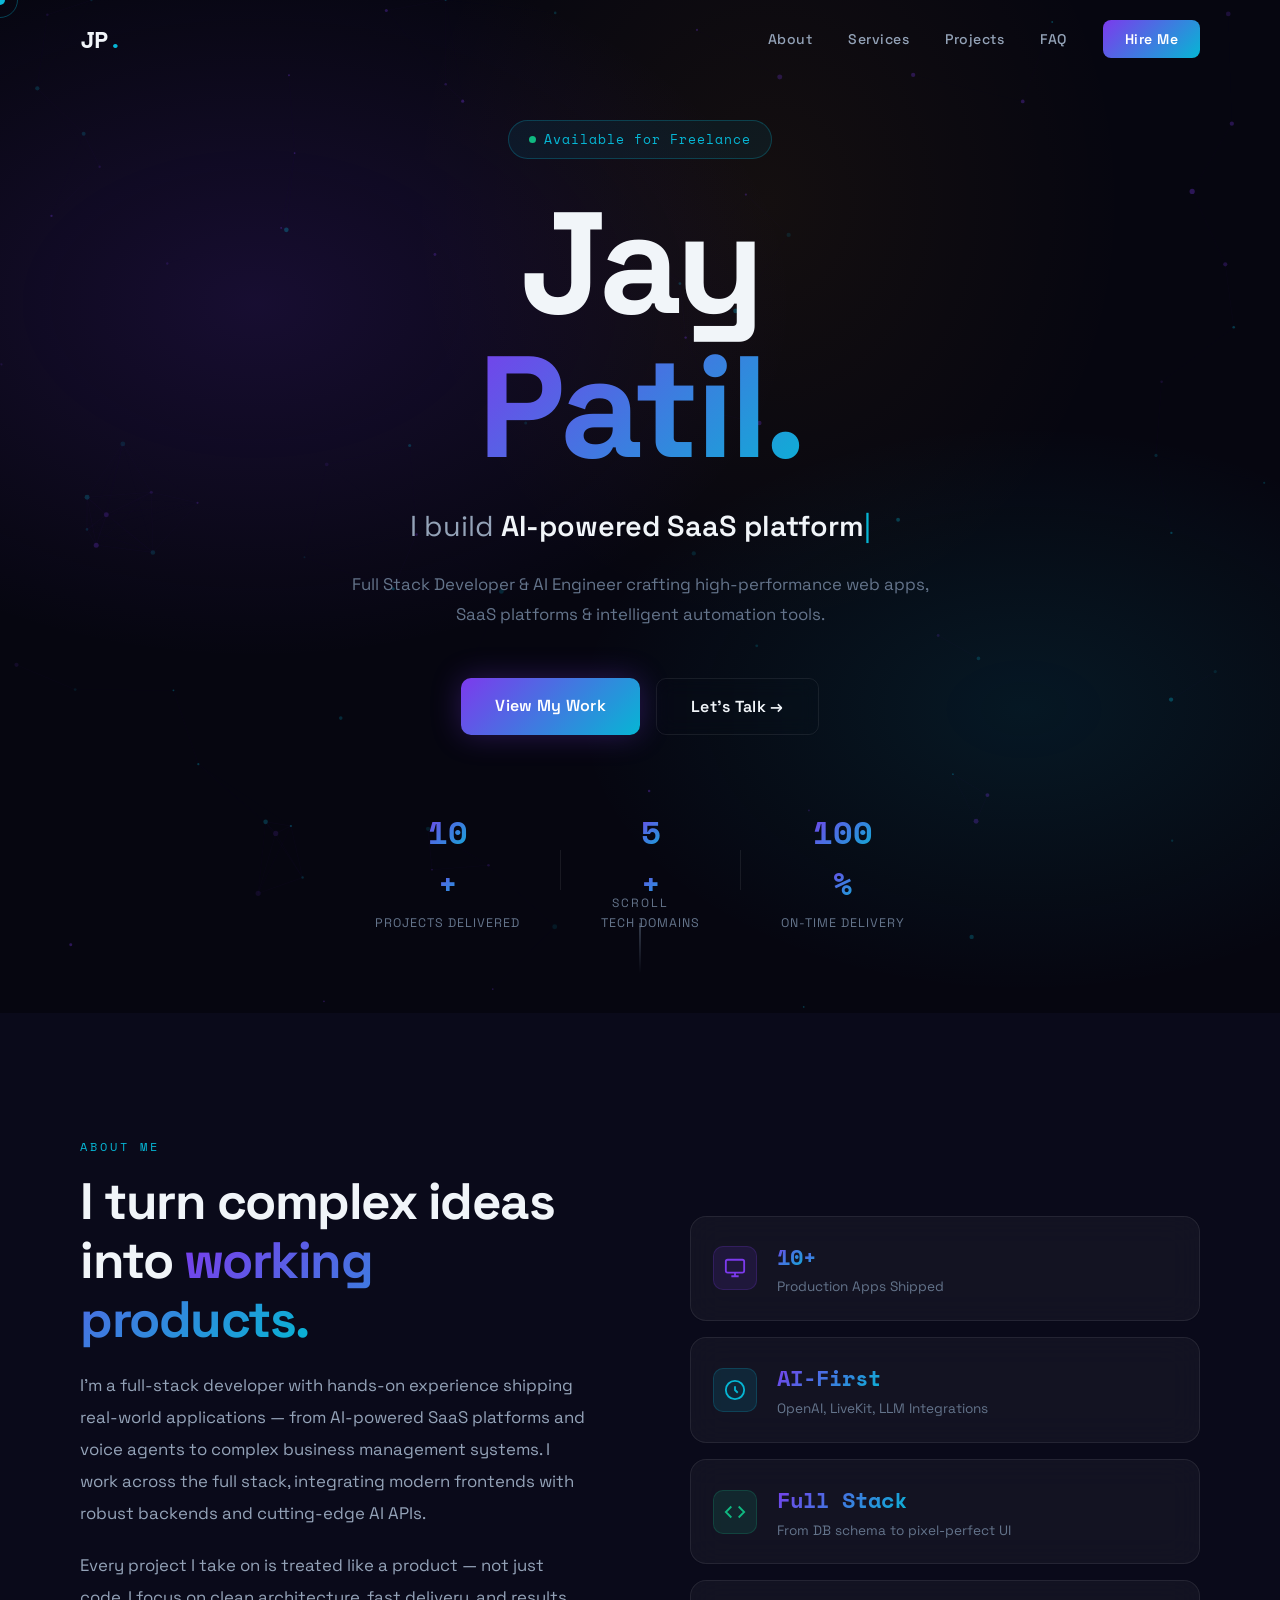
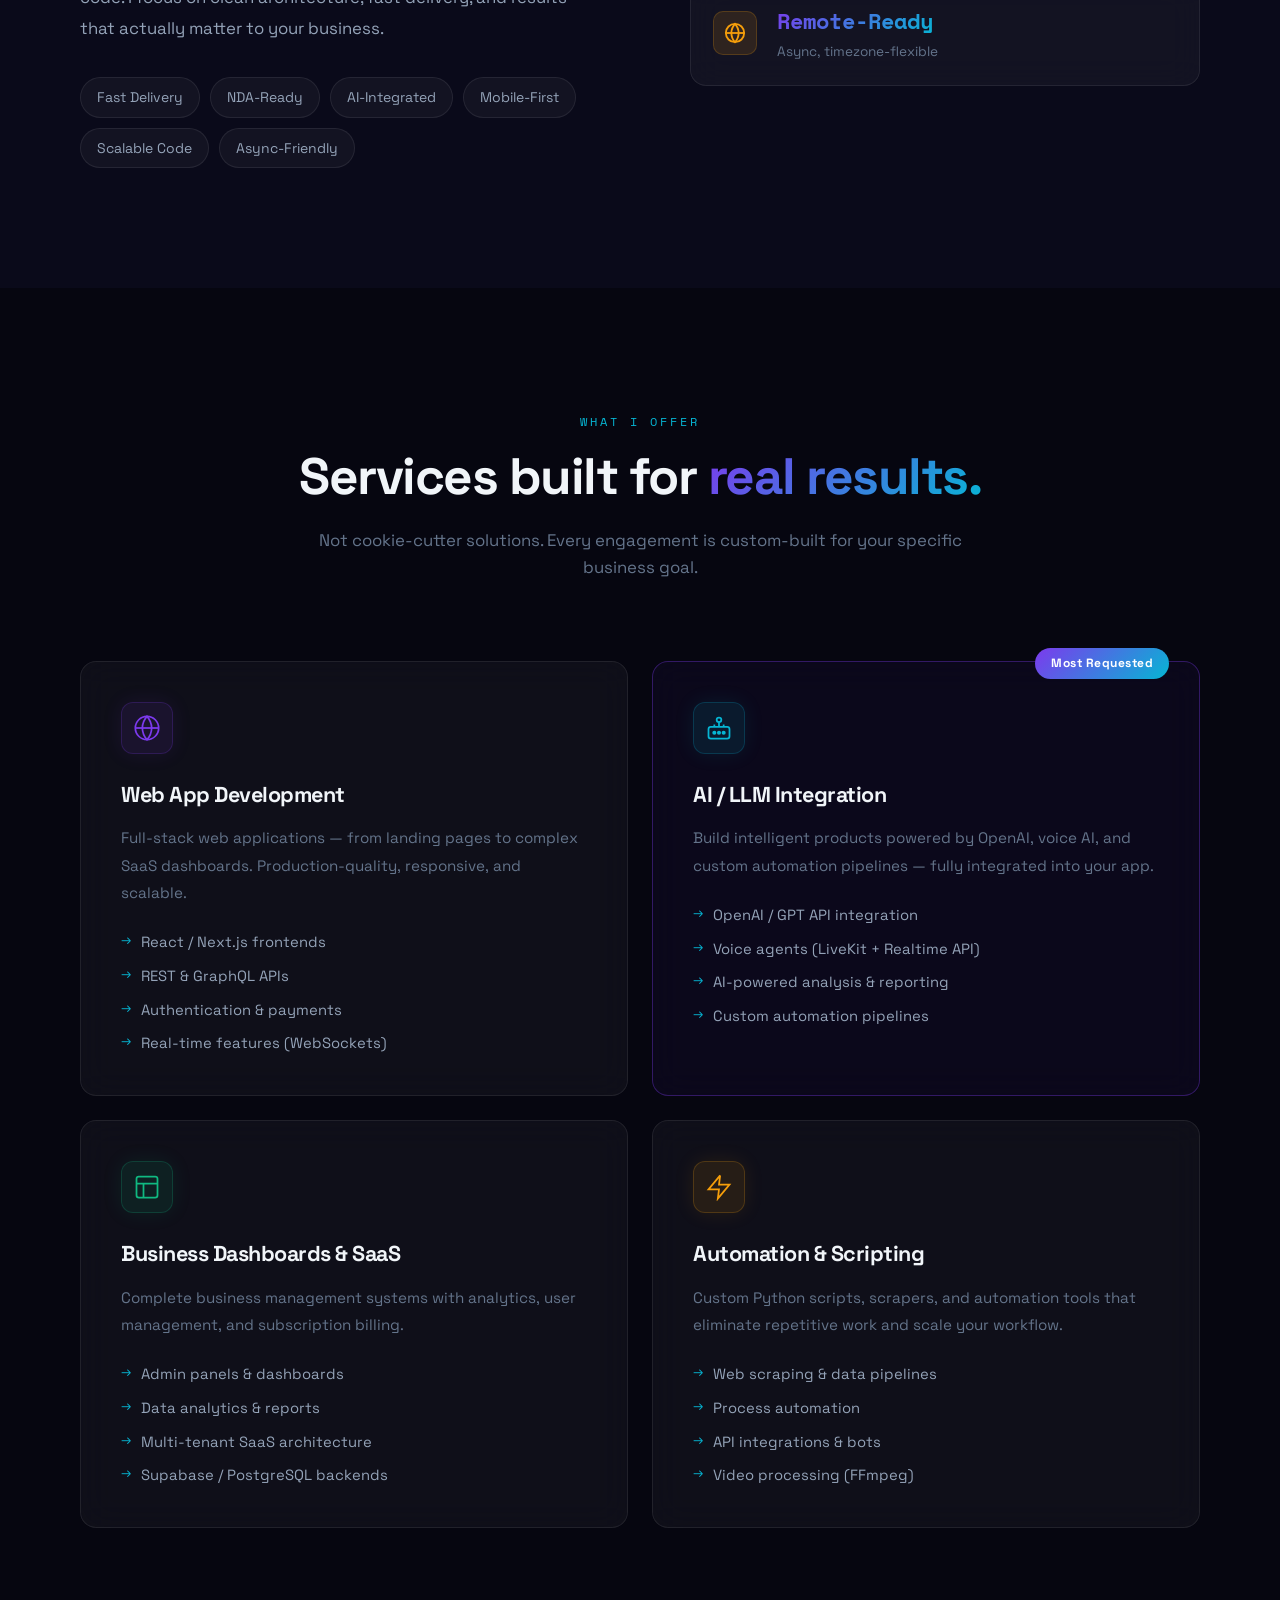
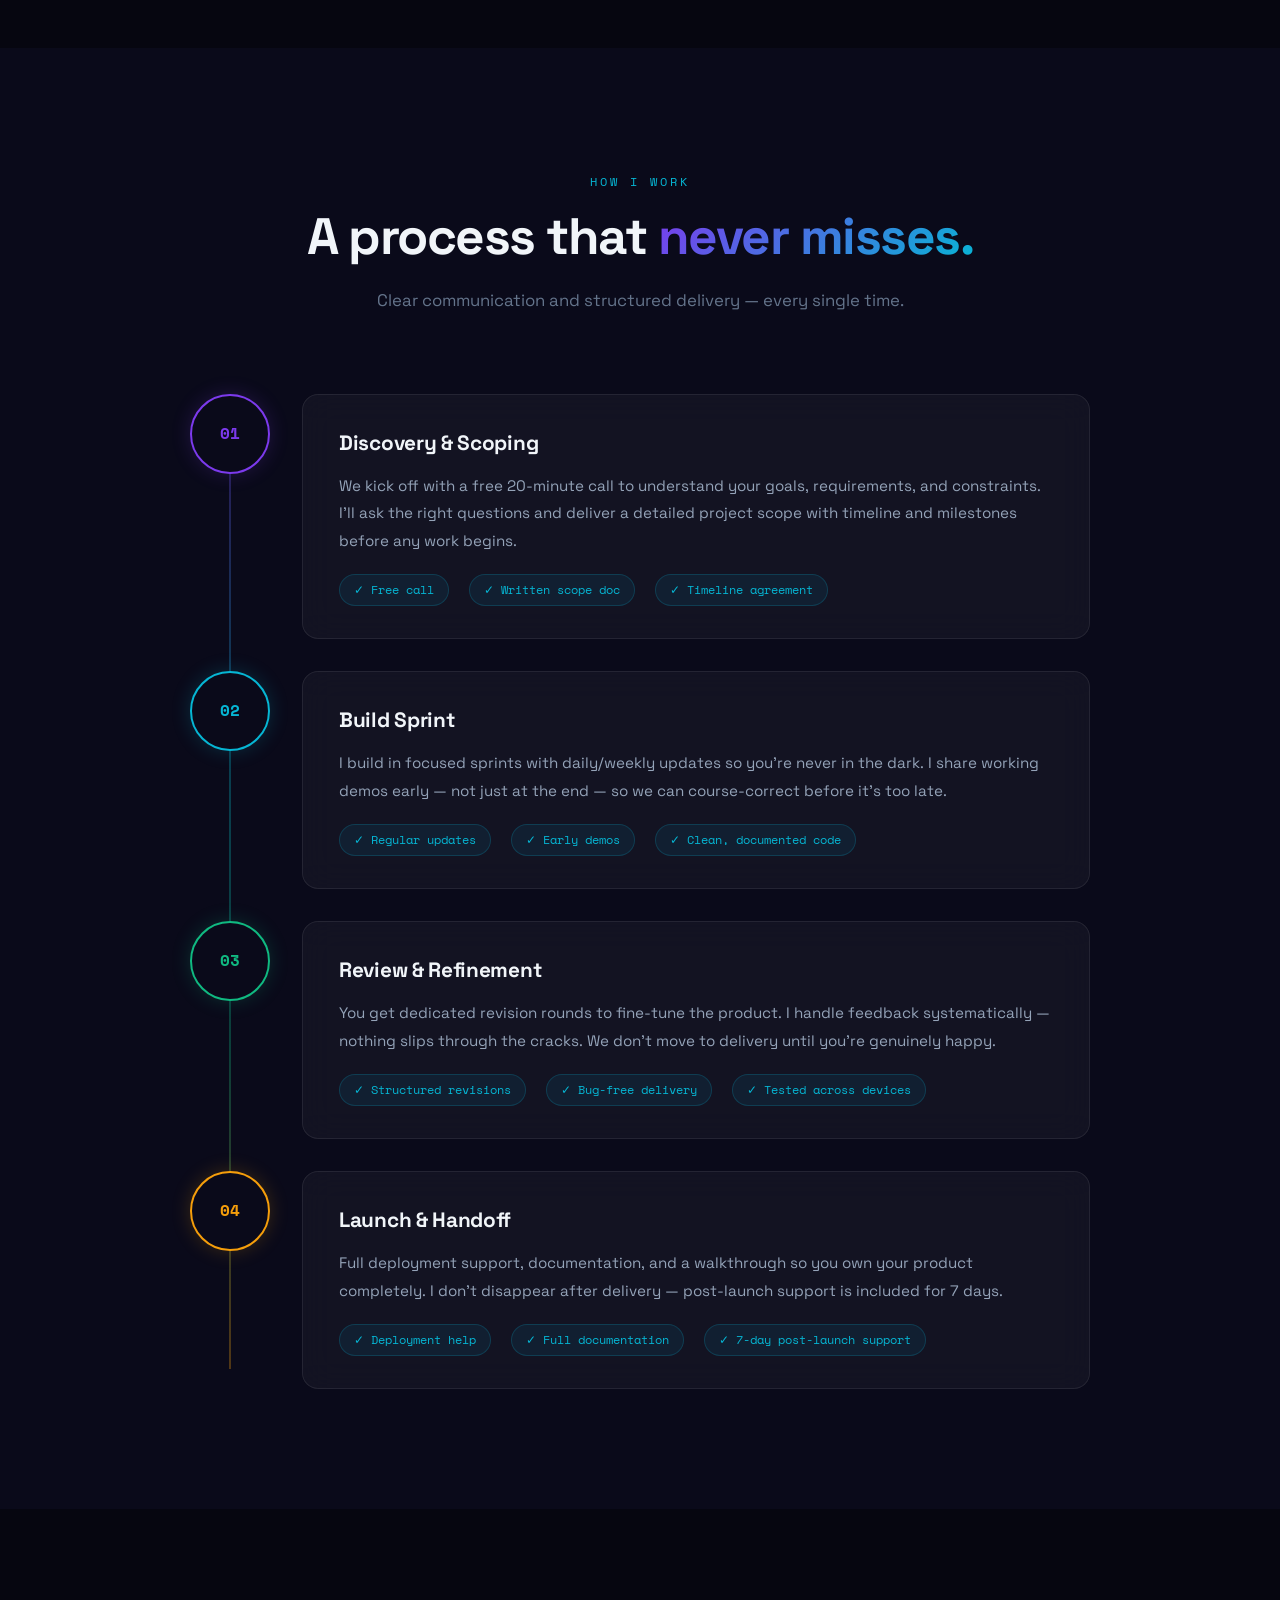
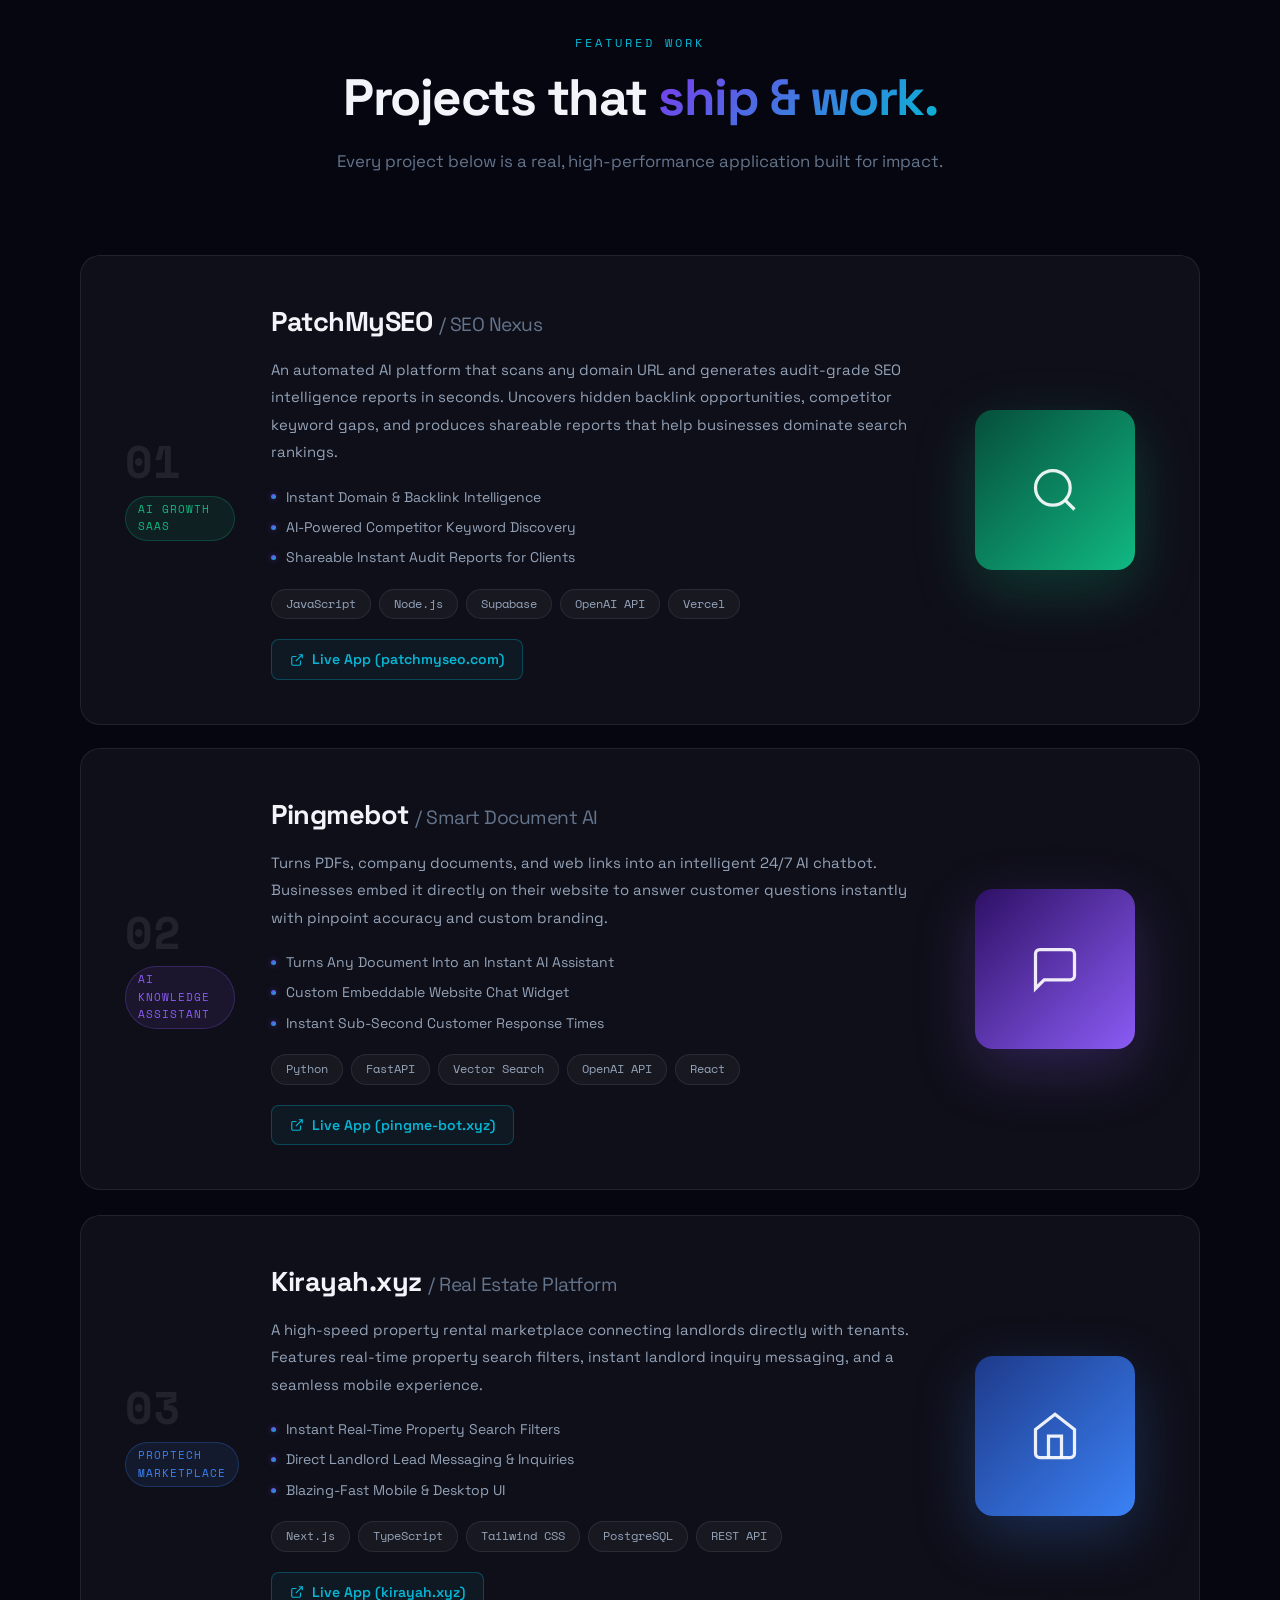
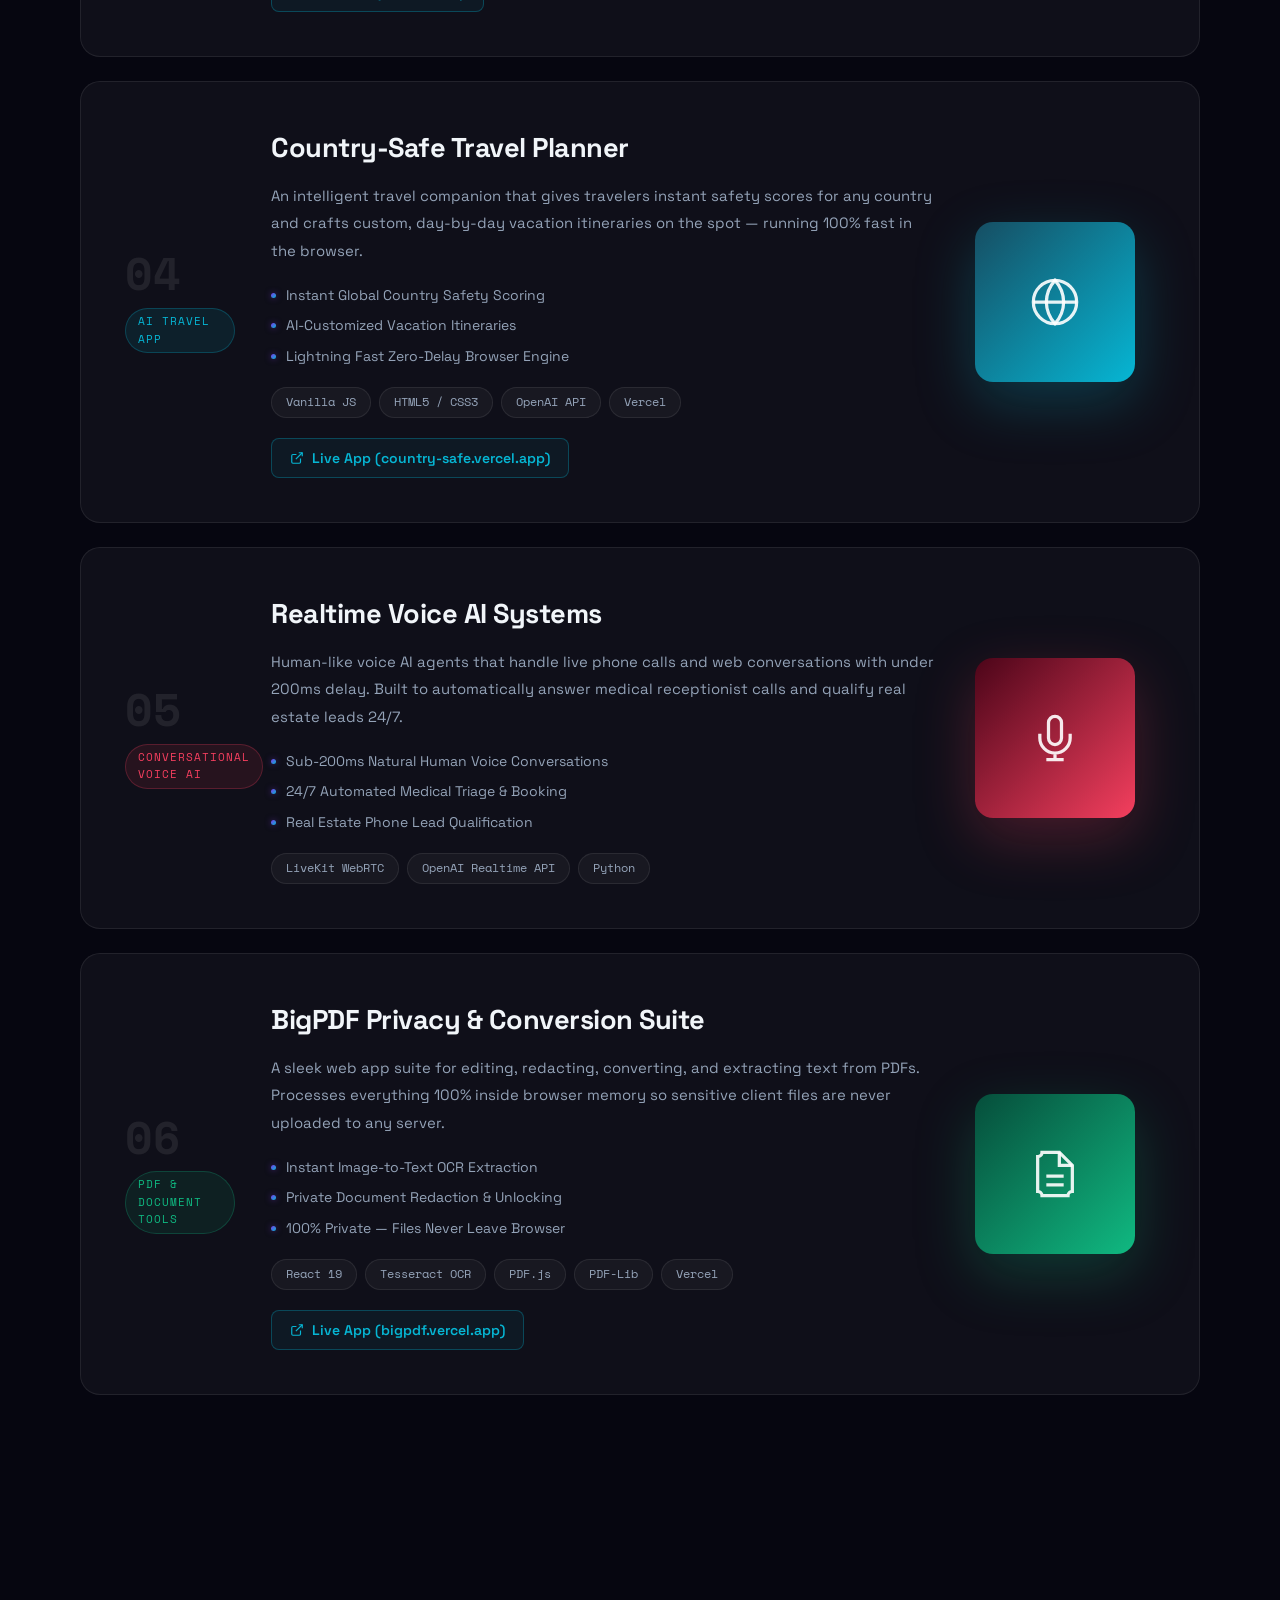
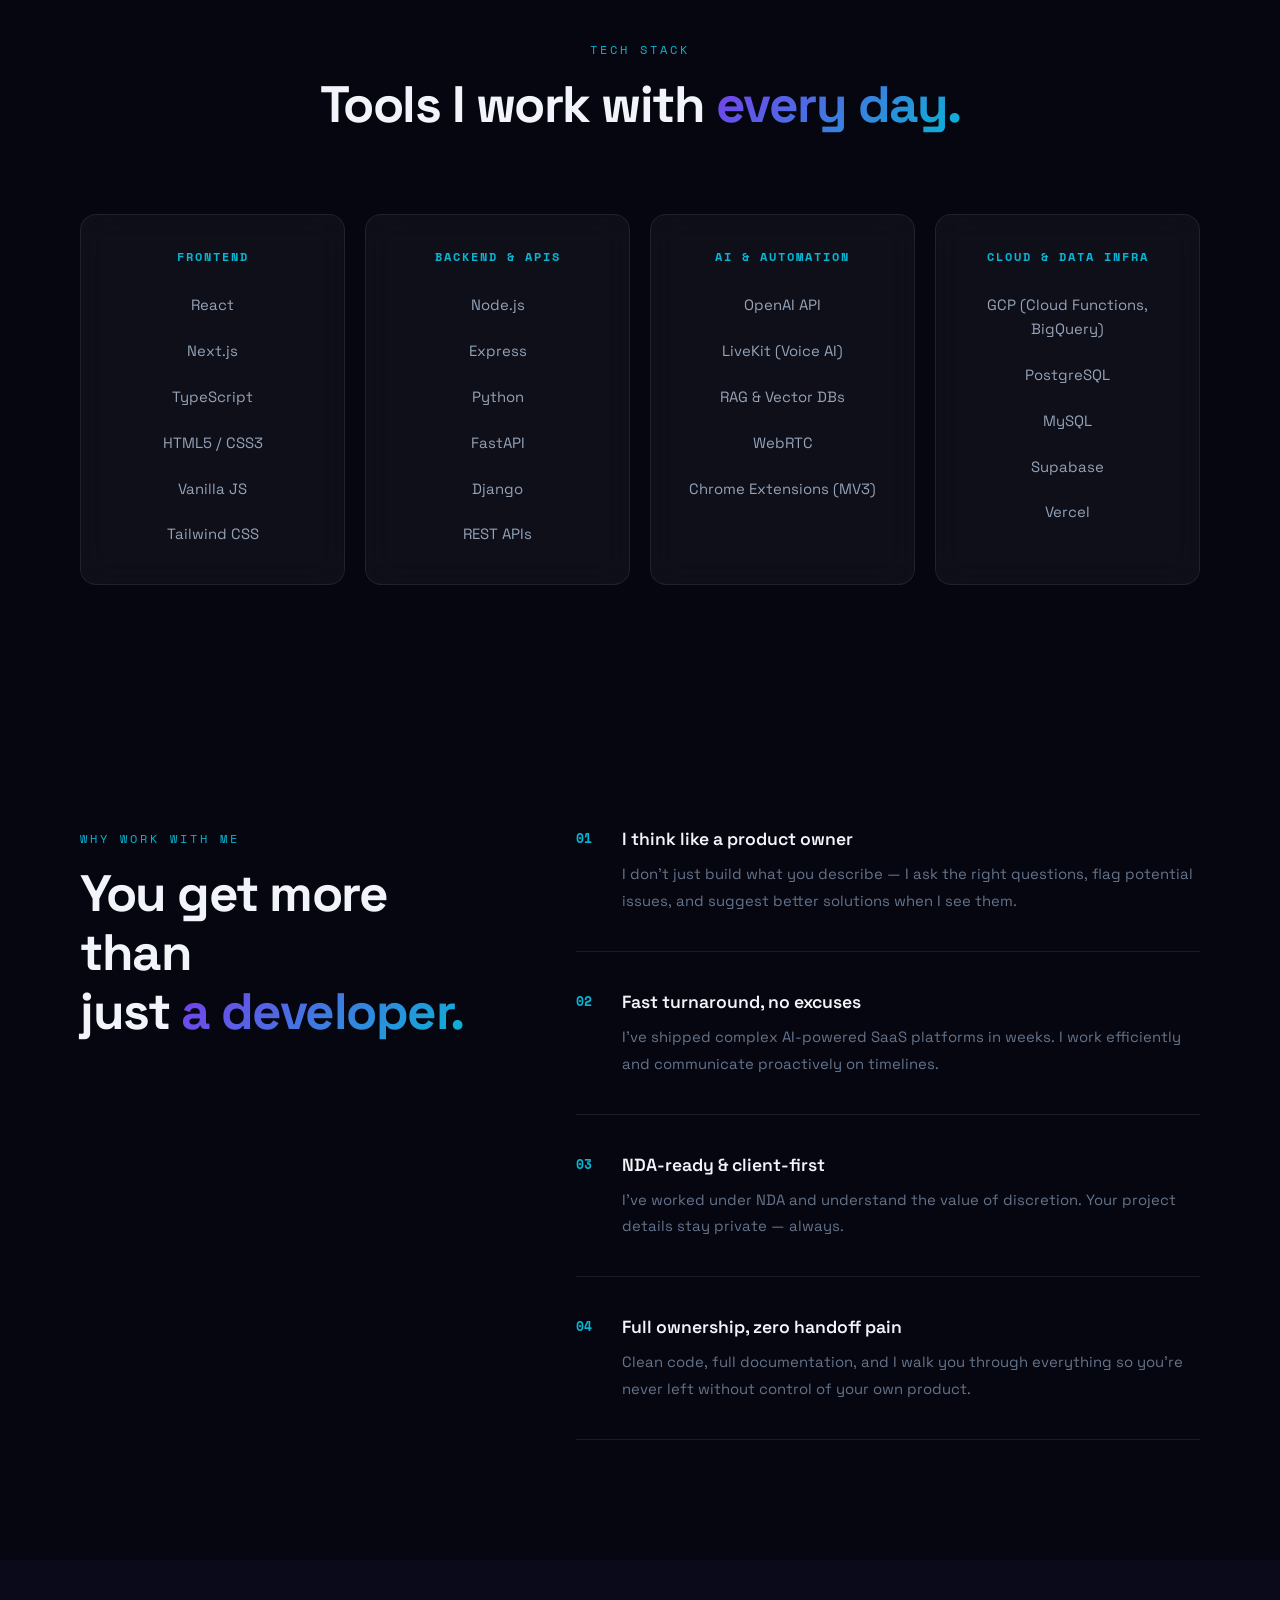
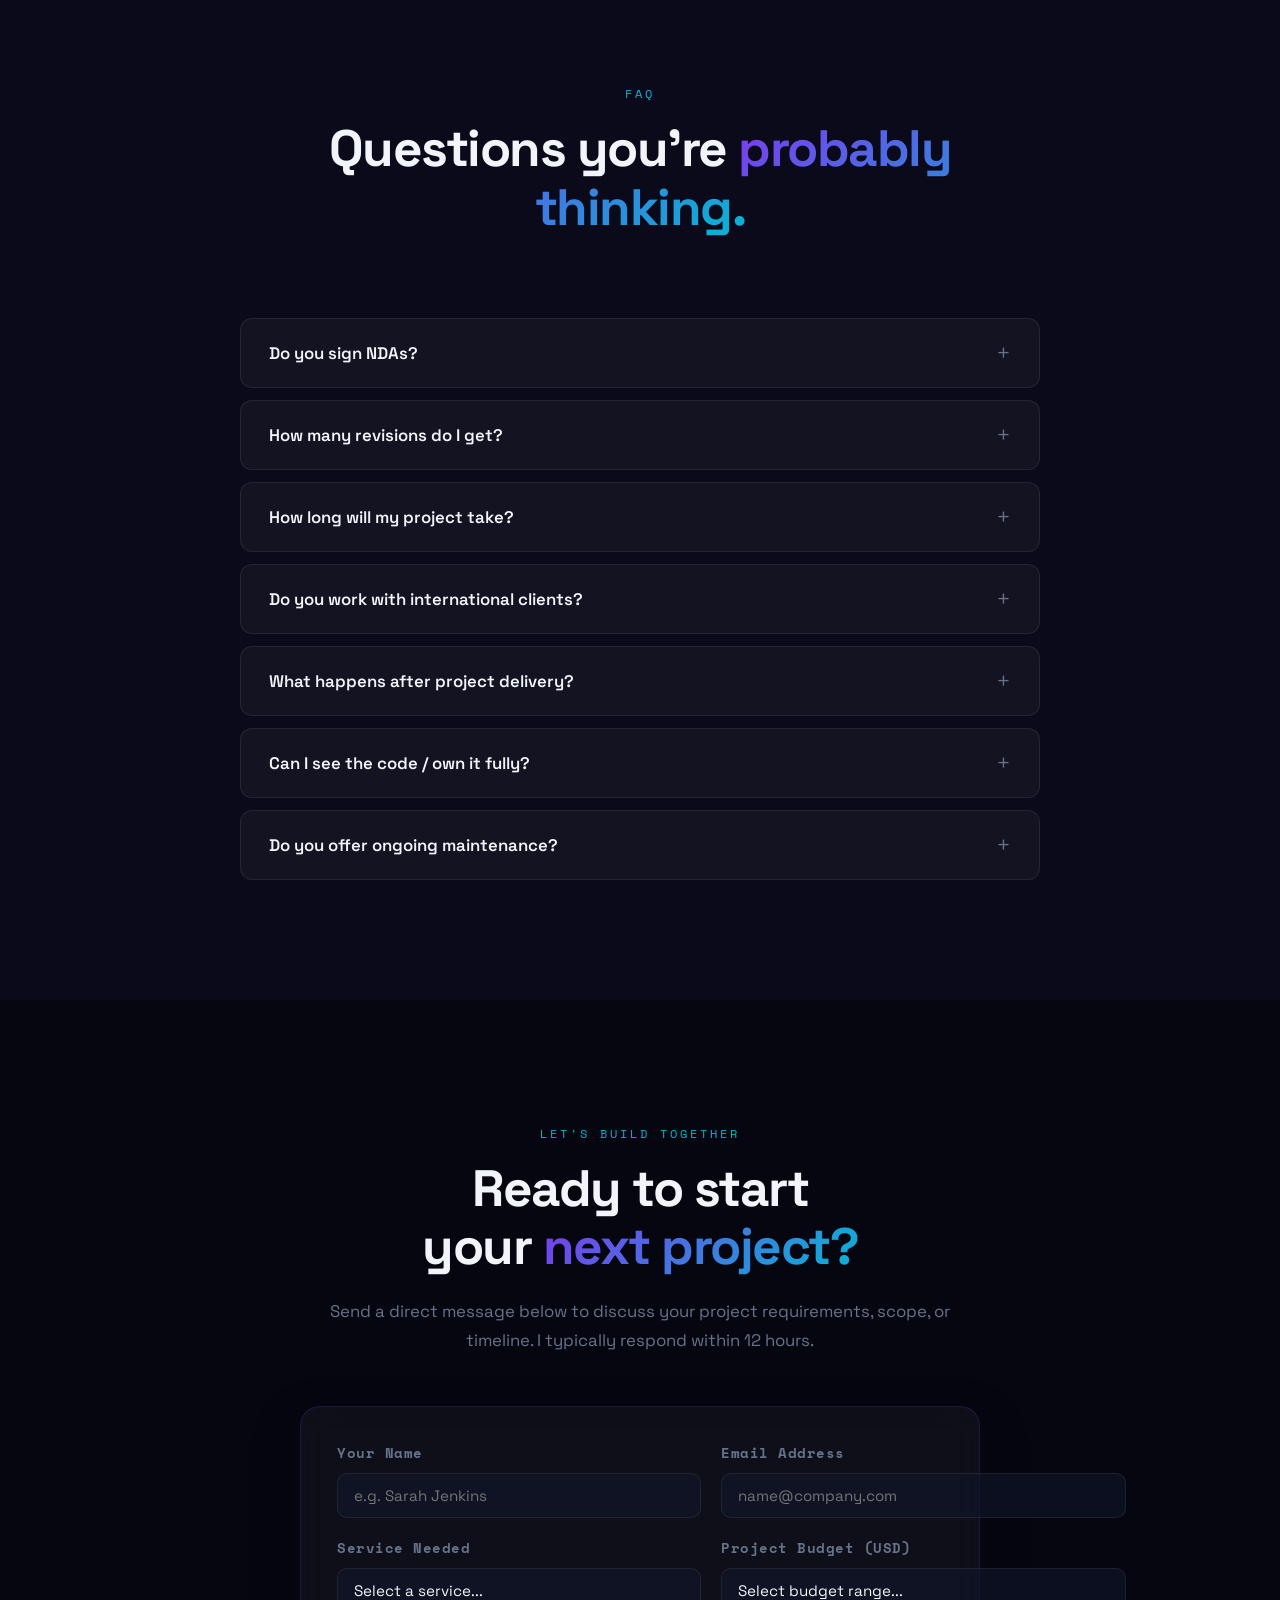
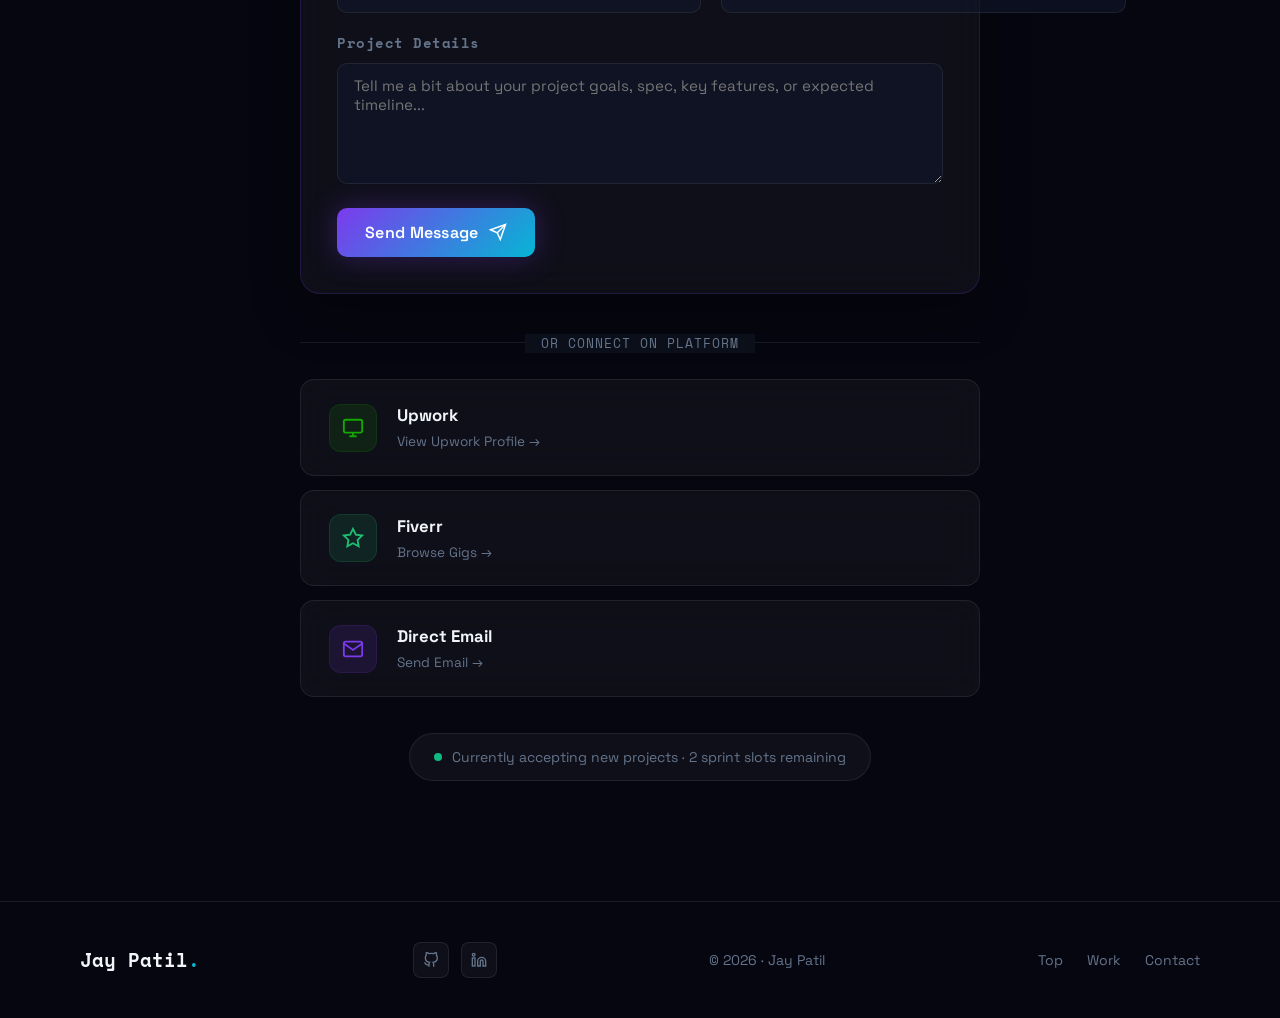
==== index.html @ 92451005 "Add updated freelance portfolio website" ====
<!DOCTYPE html>
<html lang="en">

<head>
    <meta charset="UTF-8">
    <meta name="viewport" content="width=device-width, initial-scale=1.0">
    <title>Jay Patil — Full Stack Developer & AI Engineer</title>
    <meta name="description"
        content="Jay Patil is a full-stack developer & AI engineer specializing in SaaS, web apps, and automation. Available for freelance on Upwork & Fiverr.">
    <link rel="stylesheet" href="style.css">
    <link rel="preconnect" href="https://fonts.googleapis.com">
    <link rel="preconnect" href="https://fonts.gstatic.com" crossorigin>
    <link
        href="https://fonts.googleapis.com/css2?family=Space+Grotesk:wght@300;400;500;600;700&family=Space+Mono:wght@400;700&display=swap"
        rel="stylesheet">
</head>

<body>

    <!-- Scroll Progress Bar -->
    <div id="scroll-progress"></div>

    <!-- Custom Cursor -->
    <div id="cursor"></div>
    <div id="cursor-follower"></div>

    <!-- Floating CTA -->
    <a href="#contact" id="floating-cta" class="hidden">
        <span class="pulse-dot-small"></span>
        Hire Me
    </a>

    <!-- Back to Top -->
    <button id="back-to-top" class="hidden" aria-label="Back to top">↑</button>

    <!-- Navigation -->
    <nav id="navbar">
        <div class="nav-inner">
            <a href="#home" class="nav-logo">JP<span class="dot">.</span></a>
            <ul class="nav-links">
                <li><a href="#about">About</a></li>
                <li><a href="#services">Services</a></li>
                <li><a href="#projects">Projects</a></li>
                <li><a href="#faq">FAQ</a></li>
                <li><a href="#contact" class="nav-cta">Hire Me</a></li>
            </ul>
            <button class="hamburger" id="hamburger" aria-label="Toggle menu">
                <span></span><span></span><span></span>
            </button>
        </div>
    </nav>

    <!-- Mobile Menu -->
    <div class="mobile-menu" id="mobileMenu">
        <a href="#about" class="mob-link">About</a>
        <a href="#services" class="mob-link">Services</a>
        <a href="#projects" class="mob-link">Projects</a>
        <a href="#faq" class="mob-link">FAQ</a>
        <a href="#contact" class="mob-link mob-cta">Hire Me →</a>
    </div>

    <!-- HERO -->
    <section id="home" class="hero">
        <div class="hero-mesh"></div>
        <canvas id="heroCanvas"></canvas>
        <div class="hero-content">
            <div class="hero-badge reveal">
                <span class="pulse-dot-small"></span>
                Available for Freelance
            </div>
            <h1 class="hero-name reveal">Jay<br><span class="gradient-text">Patil.</span></h1>
            <p class="hero-role reveal">I build <span id="typewriter" class="typed-text"></span><span
                    class="cursor-blink">|</span></p>
            <p class="hero-sub reveal">Full Stack Developer & AI Engineer crafting high-performance web apps,<br>SaaS
                platforms & intelligent automation tools.</p>
            <div class="hero-actions reveal">
                <a href="#projects" class="btn btn-primary">View My Work</a>
                <a href="#contact" class="btn btn-ghost">Let's Talk →</a>
            </div>
            <div class="hero-proof reveal">
                <div class="proof-item">
                    <span class="proof-num counter" data-target="10">0</span><span class="proof-num">+</span>
                    <span class="proof-label">Projects Delivered</span>
                </div>
                <div class="proof-divider"></div>
                <div class="proof-item">
                    <span class="proof-num counter" data-target="5">0</span><span class="proof-num">+</span>
                    <span class="proof-label">Tech Domains</span>
                </div>
                <div class="proof-divider"></div>
                <div class="proof-item">
                    <span class="proof-num counter" data-target="100">0</span><span class="proof-num">%</span>
                    <span class="proof-label">On-Time Delivery</span>
                </div>
            </div>
        </div>
        <div class="hero-scroll-hint">
            <span>Scroll</span>
            <div class="scroll-line"></div>
        </div>
    </section>

    <!-- ABOUT -->
    <section id="about" class="section about">
        <div class="container">
            <div class="about-grid">
                <div class="about-left reveal">
                    <span class="section-label">About Me</span>
                    <h2 class="section-title">I turn complex ideas<br>into <span class="gradient-text">working
                            products.</span></h2>
                    <p class="about-body">I'm a full-stack developer with hands-on experience shipping real-world
                        applications — from AI-powered SaaS platforms and voice agents to complex business management
                        systems. I work across the full stack, integrating modern frontends with robust backends and
                        cutting-edge AI APIs.</p>
                    <p class="about-body">Every project I take on is treated like a product — not just code. I focus on
                        clean architecture, fast delivery, and results that actually matter to your business.</p>
                    <div class="about-badges">
                        <span class="badge">Fast Delivery</span>
                        <span class="badge">NDA-Ready</span>
                        <span class="badge">AI-Integrated</span>
                        <span class="badge">Mobile-First</span>
                        <span class="badge">Scalable Code</span>
                        <span class="badge">Async-Friendly</span>
                    </div>
                </div>
                <div class="about-right reveal">
                    <div class="about-card-stack">
                        <div class="stat-card glass">
                            <div class="stat-icon-svg" style="--c:#7c3aed">
                                <svg width="22" height="22" viewBox="0 0 24 24" fill="none" stroke="currentColor"
                                    stroke-width="2">
                                    <rect x="2" y="3" width="20" height="14" rx="2" />
                                    <path d="M8 21h8M12 17v4" />
                                </svg>
                            </div>
                            <div>
                                <div class="stat-value counter" data-target="10">0</div><span
                                    class="stat-value">+</span>
                                <div class="stat-desc">Production Apps Shipped</div>
                            </div>
                        </div>
                        <div class="stat-card glass">
                            <div class="stat-icon-svg" style="--c:#06b6d4">
                                <svg width="22" height="22" viewBox="0 0 24 24" fill="none" stroke="currentColor"
                                    stroke-width="2">
                                    <circle cx="12" cy="12" r="10" />
                                    <path d="M12 8v4l3 3" />
                                </svg>
                            </div>
                            <div>
                                <div class="stat-value">AI-First</div>
                                <div class="stat-desc">OpenAI, LiveKit, LLM Integrations</div>
                            </div>
                        </div>
                        <div class="stat-card glass">
                            <div class="stat-icon-svg" style="--c:#10b981">
                                <svg width="22" height="22" viewBox="0 0 24 24" fill="none" stroke="currentColor"
                                    stroke-width="2">
                                    <polyline points="16 18 22 12 16 6" />
                                    <polyline points="8 6 2 12 8 18" />
                                </svg>
                            </div>
                            <div>
                                <div class="stat-value">Full Stack</div>
                                <div class="stat-desc">From DB schema to pixel-perfect UI</div>
                            </div>
                        </div>
                        <div class="stat-card glass">
                            <div class="stat-icon-svg" style="--c:#f59e0b">
                                <svg width="22" height="22" viewBox="0 0 24 24" fill="none" stroke="currentColor"
                                    stroke-width="2">
                                    <circle cx="12" cy="12" r="10" />
                                    <line x1="2" y1="12" x2="22" y2="12" />
                                    <path
                                        d="M12 2a15.3 15.3 0 0 1 4 10 15.3 15.3 0 0 1-4 10 15.3 15.3 0 0 1-4-10 15.3 15.3 0 0 1 4-10z" />
                                </svg>
                            </div>
                            <div>
                                <div class="stat-value">Remote-Ready</div>
                                <div class="stat-desc">Async, timezone-flexible</div>
                            </div>
                        </div>
                    </div>
                </div>
            </div>
        </div>
    </section>

    <!-- SERVICES -->
    <section id="services" class="section services">
        <div class="container">
            <div class="section-header reveal">
                <span class="section-label">What I Offer</span>
                <h2 class="section-title">Services built for <span class="gradient-text">real results.</span></h2>
                <p class="section-sub">Not cookie-cutter solutions. Every engagement is custom-built for your specific
                    business goal.</p>
            </div>
            <div class="services-grid">
                <div class="service-card glass reveal">
                    <div class="service-icon-wrap" style="--clr: #7c3aed;">
                        <svg width="28" height="28" viewBox="0 0 24 24" fill="none" stroke="currentColor"
                            stroke-width="1.5">
                            <circle cx="12" cy="12" r="10" />
                            <line x1="2" y1="12" x2="22" y2="12" />
                            <path
                                d="M12 2a15.3 15.3 0 0 1 4 10 15.3 15.3 0 0 1-4 10 15.3 15.3 0 0 1-4-10 15.3 15.3 0 0 1 4-10z" />
                        </svg>
                    </div>
                    <h3>Web App Development</h3>
                    <p>Full-stack web applications — from landing pages to complex SaaS dashboards. Production-quality,
                        responsive, and scalable.</p>
                    <ul class="service-list">
                        <li>React / Next.js frontends</li>
                        <li>REST & GraphQL APIs</li>
                        <li>Authentication & payments</li>
                        <li>Real-time features (WebSockets)</li>
                    </ul>
                </div>
                <div class="service-card glass reveal featured-card">
                    <div class="featured-pill">Most Requested</div>
                    <div class="service-icon-wrap" style="--clr: #06b6d4;">
                        <svg width="28" height="28" viewBox="0 0 24 24" fill="none" stroke="currentColor"
                            stroke-width="1.5">
                            <rect x="3" y="11" width="18" height="10" rx="2" />
                            <circle cx="12" cy="5" r="2" />
                            <path d="M12 7v4M8 11V9M16 11V9" />
                            <circle cx="8" cy="16" r="1" fill="currentColor" />
                            <circle cx="12" cy="16" r="1" fill="currentColor" />
                            <circle cx="16" cy="16" r="1" fill="currentColor" />
                        </svg>
                    </div>
                    <h3>AI / LLM Integration</h3>
                    <p>Build intelligent products powered by OpenAI, voice AI, and custom automation pipelines — fully
                        integrated into your app.</p>
                    <ul class="service-list">
                        <li>OpenAI / GPT API integration</li>
                        <li>Voice agents (LiveKit + Realtime API)</li>
                        <li>AI-powered analysis & reporting</li>
                        <li>Custom automation pipelines</li>
                    </ul>
                </div>
                <div class="service-card glass reveal">
                    <div class="service-icon-wrap" style="--clr: #10b981;">
                        <svg width="28" height="28" viewBox="0 0 24 24" fill="none" stroke="currentColor"
                            stroke-width="1.5">
                            <rect x="3" y="3" width="18" height="18" rx="2" />
                            <path d="M3 9h18M9 21V9" />
                        </svg>
                    </div>
                    <h3>Business Dashboards &amp; SaaS</h3>
                    <p>Complete business management systems with analytics, user management, and subscription billing.
                    </p>
                    <ul class="service-list">
                        <li>Admin panels & dashboards</li>
                        <li>Data analytics & reports</li>
                        <li>Multi-tenant SaaS architecture</li>
                        <li>Supabase / PostgreSQL backends</li>
                    </ul>
                </div>
                <div class="service-card glass reveal">
                    <div class="service-icon-wrap" style="--clr: #f59e0b;">
                        <svg width="28" height="28" viewBox="0 0 24 24" fill="none" stroke="currentColor"
                            stroke-width="1.5">
                            <polyline points="13 2 3 14 12 14 11 22 21 10 12 10 13 2" />
                        </svg>
                    </div>
                    <h3>Automation &amp; Scripting</h3>
                    <p>Custom Python scripts, scrapers, and automation tools that eliminate repetitive work and scale
                        your workflow.</p>
                    <ul class="service-list">
                        <li>Web scraping & data pipelines</li>
                        <li>Process automation</li>
                        <li>API integrations & bots</li>
                        <li>Video processing (FFmpeg)</li>
                    </ul>
                </div>
            </div>
        </div>
    </section>

    <!-- HOW I WORK -->
    <section id="process" class="section process">
        <div class="container">
            <div class="section-header reveal">
                <span class="section-label">How I Work</span>
                <h2 class="section-title">A process that <span class="gradient-text">never misses.</span></h2>
                <p class="section-sub">Clear communication and structured delivery — every single time.</p>
            </div>
            <div class="process-track">
                <div class="process-line"></div>
                <div class="process-step reveal">
                    <div class="step-icon-wrap" style="--clr: #7c3aed;">
                        <span>01</span>
                    </div>
                    <div class="step-content glass">
                        <h3>Discovery &amp; Scoping</h3>
                        <p>We kick off with a free 20-minute call to understand your goals, requirements, and
                            constraints. I'll ask the right questions and deliver a detailed project scope with timeline
                            and milestones before any work begins.</p>
                        <div class="step-detail">
                            <span>✓ Free call</span>
                            <span>✓ Written scope doc</span>
                            <span>✓ Timeline agreement</span>
                        </div>
                    </div>
                </div>
                <div class="process-step reveal">
                    <div class="step-icon-wrap" style="--clr: #06b6d4;">
                        <span>02</span>
                    </div>
                    <div class="step-content glass">
                        <h3>Build Sprint</h3>
                        <p>I build in focused sprints with daily/weekly updates so you're never in the dark. I share
                            working demos early — not just at the end — so we can course-correct before it's too late.
                        </p>
                        <div class="step-detail">
                            <span>✓ Regular updates</span>
                            <span>✓ Early demos</span>
                            <span>✓ Clean, documented code</span>
                        </div>
                    </div>
                </div>
                <div class="process-step reveal">
                    <div class="step-icon-wrap" style="--clr: #10b981;">
                        <span>03</span>
                    </div>
                    <div class="step-content glass">
                        <h3>Review &amp; Refinement</h3>
                        <p>You get dedicated revision rounds to fine-tune the product. I handle feedback systematically
                            — nothing slips through the cracks. We don't move to delivery until you're genuinely happy.
                        </p>
                        <div class="step-detail">
                            <span>✓ Structured revisions</span>
                            <span>✓ Bug-free delivery</span>
                            <span>✓ Tested across devices</span>
                        </div>
                    </div>
                </div>
                <div class="process-step reveal">
                    <div class="step-icon-wrap" style="--clr: #f59e0b;">
                        <span>04</span>
                    </div>
                    <div class="step-content glass">
                        <h3>Launch &amp; Handoff</h3>
                        <p>Full deployment support, documentation, and a walkthrough so you own your product completely.
                            I don't disappear after delivery — post-launch support is included for 7 days.</p>
                        <div class="step-detail">
                            <span>✓ Deployment help</span>
                            <span>✓ Full documentation</span>
                            <span>✓ 7-day post-launch support</span>
                        </div>
                    </div>
                </div>
            </div>
        </div>
    </section>

    <!-- PROJECTS -->
    <section id="projects" class="section projects">
        <div class="container">
            <div class="section-header reveal">
                <span class="section-label">Featured Work</span>
                <h2 class="section-title">Projects that <span class="gradient-text">ship & work.</span></h2>
                <p class="section-sub">Every project below is a real, high-performance application built for impact.</p>
            </div>
            <div class="projects-list">

                <!-- 01: PatchMySEO -->
                <div class="project-item tilt-card reveal">
                    <div class="project-meta">
                        <span class="project-num">01</span>
                        <span class="project-tag" style="--clr: #10b981;">AI Growth SaaS</span>
                    </div>
                    <div class="project-body">
                        <h3>PatchMySEO <span class="project-aka">/ SEO Nexus</span></h3>
                        <p>An automated AI platform that scans any domain URL and generates audit-grade SEO intelligence reports in seconds. Uncovers hidden backlink opportunities, competitor keyword gaps, and produces shareable reports that help businesses dominate search rankings.</p>
                        <div class="project-highlights">
                            <div class="highlight">Instant Domain &amp; Backlink Intelligence</div>
                            <div class="highlight">AI-Powered Competitor Keyword Discovery</div>
                            <div class="highlight">Shareable Instant Audit Reports for Clients</div>
                        </div>
                        <div class="project-tech-row">
                            <span class="tech-chip">JavaScript</span>
                            <span class="tech-chip">Node.js</span>
                            <span class="tech-chip">Supabase</span>
                            <span class="tech-chip">OpenAI API</span>
                            <span class="tech-chip">Vercel</span>
                        </div>
                        <div class="project-actions">
                            <a href="https://patchmyseo.com" target="_blank" rel="noopener" class="project-link">
                                <svg width="14" height="14" viewBox="0 0 24 24" fill="none" stroke="currentColor"
                                    stroke-width="2">
                                    <path d="M18 13v6a2 2 0 0 1-2 2H5a2 2 0 0 1-2-2V8a2 2 0 0 1 2-2h6" />
                                    <polyline points="15 3 21 3 21 9" />
                                    <line x1="10" y1="14" x2="21" y2="3" />
                                </svg>
                                Live App (patchmyseo.com)
                            </a>
                        </div>
                    </div>
                    <div class="project-visual" style="--g1: #064e3b; --g2: #10b981;">
                        <svg width="52" height="52" viewBox="0 0 24 24" fill="none" stroke="rgba(255,255,255,0.9)"
                            stroke-width="1.5">
                            <circle cx="11" cy="11" r="8" />
                            <line x1="21" y1="21" x2="16.65" y2="16.65" />
                        </svg>
                    </div>
                </div>

                <!-- 02: Pingmebot -->
                <div class="project-item tilt-card reveal alt">
                    <div class="project-meta">
                        <span class="project-num">02</span>
                        <span class="project-tag" style="--clr: #8b5cf6;">AI Knowledge Assistant</span>
                    </div>
                    <div class="project-body">
                        <h3>Pingmebot <span class="project-aka">/ Smart Document AI</span></h3>
                        <p>Turns PDFs, company documents, and web links into an intelligent 24/7 AI chatbot. Businesses embed it directly on their website to answer customer questions instantly with pinpoint accuracy and custom branding.</p>
                        <div class="project-highlights">
                            <div class="highlight">Turns Any Document Into an Instant AI Assistant</div>
                            <div class="highlight">Custom Embeddable Website Chat Widget</div>
                            <div class="highlight">Instant Sub-Second Customer Response Times</div>
                        </div>
                        <div class="project-tech-row">
                            <span class="tech-chip">Python</span>
                            <span class="tech-chip">FastAPI</span>
                            <span class="tech-chip">Vector Search</span>
                            <span class="tech-chip">OpenAI API</span>
                            <span class="tech-chip">React</span>
                        </div>
                        <div class="project-actions">
                            <a href="https://pingme-bot.xyz" target="_blank" rel="noopener" class="project-link">
                                <svg width="14" height="14" viewBox="0 0 24 24" fill="none" stroke="currentColor"
                                    stroke-width="2">
                                    <path d="M18 13v6a2 2 0 0 1-2 2H5a2 2 0 0 1-2-2V8a2 2 0 0 1 2-2h6" />
                                    <polyline points="15 3 21 3 21 9" />
                                    <line x1="10" y1="14" x2="21" y2="3" />
                                </svg>
                                Live App (pingme-bot.xyz)
                            </a>
                        </div>
                    </div>
                    <div class="project-visual" style="--g1: #2e1065; --g2: #8b5cf6;">
                        <svg width="52" height="52" viewBox="0 0 24 24" fill="none" stroke="rgba(255,255,255,0.9)"
                            stroke-width="1.5">
                            <path d="M21 15a2 2 0 0 1-2 2H7l-4 4V5a2 2 0 0 1 2-2h14a2 2 0 0 1 2 2z" />
                        </svg>
                    </div>
                </div>

                <!-- 03: Kirayah.xyz -->
                <div class="project-item tilt-card reveal">
                    <div class="project-meta">
                        <span class="project-num">03</span>
                        <span class="project-tag" style="--clr: #3b82f6;">PropTech Marketplace</span>
                    </div>
                    <div class="project-body">
                        <h3>Kirayah.xyz <span class="project-aka">/ Real Estate Platform</span></h3>
                        <p>A high-speed property rental marketplace connecting landlords directly with tenants. Features real-time property search filters, instant landlord inquiry messaging, and a seamless mobile experience.</p>
                        <div class="project-highlights">
                            <div class="highlight">Instant Real-Time Property Search Filters</div>
                            <div class="highlight">Direct Landlord Lead Messaging &amp; Inquiries</div>
                            <div class="highlight">Blazing-Fast Mobile &amp; Desktop UI</div>
                        </div>
                        <div class="project-tech-row">
                            <span class="tech-chip">Next.js</span>
                            <span class="tech-chip">TypeScript</span>
                            <span class="tech-chip">Tailwind CSS</span>
                            <span class="tech-chip">PostgreSQL</span>
                            <span class="tech-chip">REST API</span>
                        </div>
                        <div class="project-actions">
                            <a href="https://kirayah.xyz" target="_blank" rel="noopener" class="project-link">
                                <svg width="14" height="14" viewBox="0 0 24 24" fill="none" stroke="currentColor"
                                    stroke-width="2">
                                    <path d="M18 13v6a2 2 0 0 1-2 2H5a2 2 0 0 1-2-2V8a2 2 0 0 1 2-2h6" />
                                    <polyline points="15 3 21 3 21 9" />
                                    <line x1="10" y1="14" x2="21" y2="3" />
                                </svg>
                                Live App (kirayah.xyz)
                            </a>
                        </div>
                    </div>
                    <div class="project-visual" style="--g1: #1e3a8a; --g2: #3b82f6;">
                        <svg width="52" height="52" viewBox="0 0 24 24" fill="none" stroke="rgba(255,255,255,0.9)"
                            stroke-width="1.5">
                            <path d="M3 9l9-7 9 7v11a2 2 0 0 1-2 2H5a2 2 0 0 1-2-2z" />
                            <polyline points="9 22 9 12 15 12 15 22" />
                        </svg>
                    </div>
                </div>

                <!-- 04: Country-Safe -->
                <div class="project-item tilt-card reveal alt">
                    <div class="project-meta">
                        <span class="project-num">04</span>
                        <span class="project-tag" style="--clr: #06b6d4;">AI Travel App</span>
                    </div>
                    <div class="project-body">
                        <h3>Country-Safe Travel Planner</h3>
                        <p>An intelligent travel companion that gives travelers instant safety scores for any country and crafts custom, day-by-day vacation itineraries on the spot — running 100% fast in the browser.</p>
                        <div class="project-highlights">
                            <div class="highlight">Instant Global Country Safety Scoring</div>
                            <div class="highlight">AI-Customized Vacation Itineraries</div>
                            <div class="highlight">Lightning Fast Zero-Delay Browser Engine</div>
                        </div>
                        <div class="project-tech-row">
                            <span class="tech-chip">Vanilla JS</span>
                            <span class="tech-chip">HTML5 / CSS3</span>
                            <span class="tech-chip">OpenAI API</span>
                            <span class="tech-chip">Vercel</span>
                        </div>
                        <div class="project-actions">
                            <a href="https://country-safe.vercel.app/" target="_blank" rel="noopener"
                                class="project-link">
                                <svg width="14" height="14" viewBox="0 0 24 24" fill="none" stroke="currentColor"
                                    stroke-width="2">
                                    <path d="M18 13v6a2 2 0 0 1-2 2H5a2 2 0 0 1-2-2V8a2 2 0 0 1 2-2h6" />
                                    <polyline points="15 3 21 3 21 9" />
                                    <line x1="10" y1="14" x2="21" y2="3" />
                                </svg>
                                Live App (country-safe.vercel.app)
                            </a>
                        </div>
                    </div>
                    <div class="project-visual" style="--g1: #164e63; --g2: #06b6d4;">
                        <svg width="52" height="52" viewBox="0 0 24 24" fill="none" stroke="rgba(255,255,255,0.9)"
                            stroke-width="1.5">
                            <circle cx="12" cy="12" r="10" />
                            <line x1="2" y1="12" x2="22" y2="12" />
                            <path
                                d="M12 2a15.3 15.3 0 0 1 4 10 15.3 15.3 0 0 1-4 10 15.3 15.3 0 0 1-4-10 15.3 15.3 0 0 1 4-10z" />
                        </svg>
                    </div>
                </div>

                <!-- 05: Realtime AI Voice Agents -->
                <div class="project-item tilt-card reveal">
                    <div class="project-meta">
                        <span class="project-num">05</span>
                        <span class="project-tag" style="--clr: #f43f5e;">Conversational Voice AI</span>
                    </div>
                    <div class="project-body">
                        <h3>Realtime Voice AI Systems</h3>
                        <p>Human-like voice AI agents that handle live phone calls and web conversations with under 200ms delay. Built to automatically answer medical receptionist calls and qualify real estate leads 24/7.</p>
                        <div class="project-highlights">
                            <div class="highlight">Sub-200ms Natural Human Voice Conversations</div>
                            <div class="highlight">24/7 Automated Medical Triage &amp; Booking</div>
                            <div class="highlight">Real Estate Phone Lead Qualification</div>
                        </div>
                        <div class="project-tech-row">
                            <span class="tech-chip">LiveKit WebRTC</span>
                            <span class="tech-chip">OpenAI Realtime API</span>
                            <span class="tech-chip">Python</span>
                        </div>
                    </div>
                    <div class="project-visual" style="--g1: #4c0519; --g2: #f43f5e;">
                        <svg width="52" height="52" viewBox="0 0 24 24" fill="none" stroke="rgba(255,255,255,0.9)"
                            stroke-width="1.5">
                            <path d="M12 2a3 3 0 0 1 3 3v7a3 3 0 0 1-6 0V5a3 3 0 0 1 3-3z" />
                            <path d="M19 10v2a7 7 0 0 1-14 0v-2M12 19v3M8 22h8" />
                        </svg>
                    </div>
                </div>

                <!-- 06: BigPDF Privacy Suite -->
                <div class="project-item tilt-card reveal alt">
                    <div class="project-meta">
                        <span class="project-num">06</span>
                        <span class="project-tag" style="--clr: #10b981;">PDF & Document Tools</span>
                    </div>
                    <div class="project-body">
                        <h3>BigPDF Privacy & Conversion Suite</h3>
                        <p>A sleek web app suite for editing, redacting, converting, and extracting text from PDFs. Processes everything 100% inside browser memory so sensitive client files are never uploaded to any server.</p>
                        <div class="project-highlights">
                            <div class="highlight">Instant Image-to-Text OCR Extraction</div>
                            <div class="highlight">Private Document Redaction &amp; Unlocking</div>
                            <div class="highlight">100% Private — Files Never Leave Browser</div>
                        </div>
                        <div class="project-tech-row">
                            <span class="tech-chip">React 19</span>
                            <span class="tech-chip">Tesseract OCR</span>
                            <span class="tech-chip">PDF.js</span>
                            <span class="tech-chip">PDF-Lib</span>
                            <span class="tech-chip">Vercel</span>
                        </div>
                        <div class="project-actions">
                            <a href="https://bigpdf.vercel.app/" target="_blank" rel="noopener" class="project-link">
                                <svg width="14" height="14" viewBox="0 0 24 24" fill="none" stroke="currentColor"
                                    stroke-width="2">
                                    <path d="M18 13v6a2 2 0 0 1-2 2H5a2 2 0 0 1-2-2V8a2 2 0 0 1 2-2h6" />
                                    <polyline points="15 3 21 3 21 9" />
                                    <line x1="10" y1="14" x2="21" y2="3" />
                                </svg>
                                Live App (bigpdf.vercel.app)
                            </a>
                        </div>
                    </div>
                    <div class="project-visual" style="--g1: #064e3b; --g2: #10b981;">
                        <svg width="52" height="52" viewBox="0 0 24 24" fill="none" stroke="rgba(255,255,255,0.9)"
                            stroke-width="1.5">
                            <path d="M14 2H6a2 2 0 0 1-2 2v16a2 2 0 0 1 2 2h12a2 2 0 0 1 2-2V8z" />
                            <polyline points="14 2 14 8 20 8" />
                            <line x1="16" y1="13" x2="8" y2="13" />
                            <line x1="16" y1="17" x2="8" y2="17" />
                        </svg>
                    </div>
                </div>

            </div>
        </div>
    </section>


    <!-- TECH STACK -->
    <section id="tech" class="section tech">
        <div class="container">
            <div class="section-header reveal">
                <span class="section-label">Tech Stack</span>
                <h2 class="section-title">Tools I work with <span class="gradient-text">every day.</span></h2>
            </div>
            <div class="tech-categories reveal">
                <div class="tech-cat glass">
                    <h4>Frontend</h4>
                    <div class="tech-items">
                        <span>React</span><span>Next.js</span><span>TypeScript</span><span>HTML5 /
                            CSS3</span><span>Vanilla JS</span><span>Tailwind CSS</span>
                    </div>
                </div>
                <div class="tech-cat glass">
                    <h4>Backend & APIs</h4>
                    <div class="tech-items">
                        <span>Node.js</span><span>Express</span><span>Python</span><span>FastAPI</span><span>Django</span><span>REST
                            APIs</span>
                    </div>
                </div>
                <div class="tech-cat glass">
                    <h4>AI & Automation</h4>
                    <div class="tech-items">
                        <span>OpenAI API</span><span>LiveKit (Voice AI)</span><span>RAG & Vector
                            DBs</span><span>WebRTC</span><span>Chrome Extensions (MV3)</span>
                    </div>
                </div>
                <div class="tech-cat glass">
                    <h4>Cloud & Data Infra</h4>
                    <div class="tech-items">
                        <span>GCP (Cloud Functions,
                            BigQuery)</span><span>PostgreSQL</span><span>MySQL</span><span>Supabase</span><span>Vercel</span>
                    </div>
                </div>
            </div>
        </div>
    </section>

    <!-- WHY HIRE ME -->
    <section class="section why">
        <div class="container">
            <div class="why-grid">
                <div class="why-left reveal">
                    <span class="section-label">Why Work With Me</span>
                    <h2 class="section-title">You get more than<br>just <span class="gradient-text">a developer.</span>
                    </h2>
                </div>
                <div class="why-right">
                    <div class="why-item reveal">
                        <div class="why-num">01</div>
                        <div>
                            <h4>I think like a product owner</h4>
                            <p>I don't just build what you describe — I ask the right questions, flag potential issues,
                                and suggest better solutions when I see them.</p>
                        </div>
                    </div>
                    <div class="why-item reveal">
                        <div class="why-num">02</div>
                        <div>
                            <h4>Fast turnaround, no excuses</h4>
                            <p>I've shipped complex AI-powered SaaS platforms in weeks. I work efficiently and
                                communicate proactively on timelines.</p>
                        </div>
                    </div>
                    <div class="why-item reveal">
                        <div class="why-num">03</div>
                        <div>
                            <h4>NDA-ready & client-first</h4>
                            <p>I've worked under NDA and understand the value of discretion. Your project details stay
                                private — always.</p>
                        </div>
                    </div>
                    <div class="why-item reveal">
                        <div class="why-num">04</div>
                        <div>
                            <h4>Full ownership, zero handoff pain</h4>
                            <p>Clean code, full documentation, and I walk you through everything so you're never left
                                without control of your own product.</p>
                        </div>
                    </div>
                </div>
            </div>
        </div>
    </section>

    <!-- FAQ -->
    <section id="faq" class="section faq">
        <div class="container">
            <div class="section-header reveal">
                <span class="section-label">FAQ</span>
                <h2 class="section-title">Questions you're <span class="gradient-text">probably thinking.</span></h2>
            </div>
            <div class="faq-list">
                <div class="faq-item reveal">
                    <button class="faq-question">
                        <span>Do you sign NDAs?</span>
                        <span class="faq-icon">+</span>
                    </button>
                    <div class="faq-answer">
                        <p>Absolutely. I sign NDAs before work begins on any project — no hesitation. Your idea and
                            business details are completely safe. I've worked under NDA on multiple projects and take
                            confidentiality seriously.</p>
                    </div>
                </div>
                <div class="faq-item reveal">
                    <button class="faq-question">
                        <span>How many revisions do I get?</span>
                        <span class="faq-icon">+</span>
                    </button>
                    <div class="faq-answer">
                        <p>Based on your package (Starter: 2, Professional: 3, Enterprise: unlimited during build). That
                            said, I work collaboratively throughout — showing you demos early means we rarely need major
                            revisions at the end.</p>
                    </div>
                </div>
                <div class="faq-item reveal">
                    <button class="faq-question">
                        <span>How long will my project take?</span>
                        <span class="faq-icon">+</span>
                    </button>
                    <div class="faq-answer">
                        <p>Timelines vary by complexity. Simple landing pages: 2–5 days. Full-stack apps: 1–4 weeks.
                            Complex SaaS platforms: 4–8+ weeks. I always provide a realistic timeline in the scoping
                            phase and stick to it. Rush delivery is available for an additional fee.</p>
                    </div>
                </div>
                <div class="faq-item reveal">
                    <button class="faq-question">
                        <span>Do you work with international clients?</span>
                        <span class="faq-icon">+</span>
                    </button>
                    <div class="faq-answer">
                        <p>Yes — I work with clients worldwide. I'm async-friendly and available across timezones. We
                            can schedule calls for overlap hours, and I keep all communication clear and documented via
                            Upwork/Fiverr messages.</p>
                    </div>
                </div>
                <div class="faq-item reveal">
                    <button class="faq-question">
                        <span>What happens after project delivery?</span>
                        <span class="faq-icon">+</span>
                    </button>
                    <div class="faq-answer">
                        <p>I don't disappear. Every project includes post-delivery support (3–30 days depending on
                            package) for bug fixes and small adjustments. I also provide full documentation and a
                            walkthrough so you're 100% in control of your product.</p>
                    </div>
                </div>
                <div class="faq-item reveal">
                    <button class="faq-question">
                        <span>Can I see the code / own it fully?</span>
                        <span class="faq-icon">+</span>
                    </button>
                    <div class="faq-answer">
                        <p>100%. You own everything — all code, all assets, all intellectual property. I deliver via
                            GitHub (private repo) with full transfer. No lock-in, no dependency on me to run your
                            product.</p>
                    </div>
                </div>
                <div class="faq-item reveal">
                    <button class="faq-question">
                        <span>Do you offer ongoing maintenance?</span>
                        <span class="faq-icon">+</span>
                    </button>
                    <div class="faq-answer">
                        <p>Yes! I offer monthly retainer plans for ongoing maintenance, feature additions, and technical
                            support. Many clients continue working with me after delivery. Message me to discuss rates.
                        </p>
                    </div>
                </div>
            </div>
        </div>
    </section>

    <!-- CONTACT -->
    <section id="contact" class="section contact">
        <div class="container">
            <div class="contact-inner reveal">
                <span class="section-label">Let's Build Together</span>
                <h2 class="section-title">Ready to start<br>your <span class="gradient-text">next project?</span></h2>
                <p class="contact-sub">Send a direct message below to discuss your project requirements, scope, or
                    timeline. I typically respond within 12 hours.</p>

                <!-- CONTACT FORM -->
                <div class="contact-form-wrap glass">
                    <form id="contact-form" action="https://api.web3forms.com/submit" method="POST">
                        <!-- Replace with your free Web3Forms Access Key from web3forms.com -->
                        <input type="hidden" name="access_key" value="8d3d8e06-2241-4cba-8e5c-3f6e3bb4dd60">
                        <input type="hidden" name="subject" value="New Project Inquiry from Portfolio Website">
                        <input type="hidden" name="from_name" value="Jay Patil Portfolio">

                        <div class="form-grid">
                            <div class="form-group">
                                <label for="name">Your Name</label>
                                <input type="text" id="name" name="name" required placeholder="e.g. Sarah Jenkins">
                            </div>
                            <div class="form-group">
                                <label for="email">Email Address</label>
                                <input type="email" id="email" name="email" required placeholder="name@company.com">
                            </div>
                            <div class="form-group">
                                <label for="service">Service Needed</label>
                                <select id="service" name="service" required>
                                    <option value="" disabled selected>Select a service...</option>
                                    <option value="Voice AI Infrastructure">Voice AI Infrastructure (LiveKit / WebRTC)
                                    </option>
                                    <option value="AI SaaS / RAG Chatbot">AI SaaS & RAG Chatbot (Custom Data)</option>
                                    <option value="Full-Stack Next.js App">Full-Stack Next.js / Web Application</option>
                                    <option value="PropTech & Marketplaces">PropTech & Real Estate Solutions</option>
                                    <option value="Web Scraping & Automation">Web Scraping & Automated Pipelines
                                    </option>
                                    <option value="Other Custom Project">Other Custom Project</option>
                                </select>
                            </div>
                            <div class="form-group">
                                <label for="budget">Project Budget (USD)</label>
                                <select id="budget" name="budget">
                                    <option value="Not specified">Select budget range...</option>
                                    <option value="$500 - $1,500">$500 – $1,500 (Small sprint / micro-tool)</option>
                                    <option value="$1,500 - $3,500">$1,500 – $3,500 (Core MVP / SaaS feature)</option>
                                    <option value="$3,500 - $7,500">$3,500 – $7,500 (Full-stack platform / Voice AI)
                                    </option>
                                    <option value="$7,500+">$7,500+ (Enterprise scope)</option>
                                </select>
                            </div>
                        </div>

                        <div class="form-group full-width">
                            <label for="message">Project Details</label>
                            <textarea id="message" name="message" rows="5" required
                                placeholder="Tell me a bit about your project goals, spec, key features, or expected timeline..."></textarea>
                        </div>

                        <div class="form-footer">
                            <button type="submit" id="submit-btn" class="btn btn-primary form-submit-btn">
                                <span>Send Message</span>
                                <svg width="18" height="18" viewBox="0 0 24 24" fill="none" stroke="currentColor"
                                    stroke-width="2">
                                    <line x1="22" y1="2" x2="11" y2="13"></line>
                                    <polygon points="22 2 15 22 11 13 2 9 22 2"></polygon>
                                </svg>
                            </button>
                            <div id="form-status" class="form-status"></div>
                        </div>
                    </form>
                </div>

                <div class="contact-divider">
                    <span>or connect on platform</span>
                </div>

                <div class="contact-platforms">
                    <a href="https://upwork.com" target="_blank" rel="noopener" class="platform-btn glass"
                        id="upwork-btn">
                        <span class="platform-icon-svg" style="--c:#14a800">
                            <svg width="22" height="22" viewBox="0 0 24 24" fill="none" stroke="currentColor"
                                stroke-width="2">
                                <rect x="2" y="3" width="20" height="14" rx="2" />
                                <path d="M8 21h8M12 17v4" />
                            </svg>
                        </span>
                        <div>
                            <div class="platform-name">Upwork</div>
                            <div class="platform-handle">View Upwork Profile →</div>
                        </div>
                    </a>
                    <a href="https://fiverr.com" target="_blank" rel="noopener" class="platform-btn glass"
                        id="fiverr-btn">
                        <span class="platform-icon-svg" style="--c:#1dbf73">
                            <svg width="22" height="22" viewBox="0 0 24 24" fill="none" stroke="currentColor"
                                stroke-width="2">
                                <polygon
                                    points="12 2 15.09 8.26 22 9.27 17 14.14 18.18 21.02 12 17.77 5.82 21.02 7 14.14 2 9.27 8.91 8.26 12 2" />
                            </svg>
                        </span>
                        <div>
                            <div class="platform-name">Fiverr</div>
                            <div class="platform-handle">Browse Gigs →</div>
                        </div>
                    </a>
                    <a href="mailto:contact@jaypatil.dev" class="platform-btn glass" id="email-btn">
                        <span class="platform-icon-svg" style="--c:#7c3aed">
                            <svg width="22" height="22" viewBox="0 0 24 24" fill="none" stroke="currentColor"
                                stroke-width="2">
                                <path d="M4 4h16c1.1 0 2 .9 2 2v12c0 1.1-.9 2-2 2H4c-1.1 0-2-.9-2-2V6c0-1.1.9-2 2-2z" />
                                <polyline points="22,6 12,13 2,6" />
                            </svg>
                        </span>
                        <div>
                            <div class="platform-name">Direct Email</div>
                            <div class="platform-handle">Send Email →</div>
                        </div>
                    </a>
                </div>
                <div class="availability-badge">
                    <span class="pulse-dot"></span>
                    Currently accepting new projects · 2 sprint slots remaining
                </div>
            </div>
        </div>
    </section>

    <!-- FOOTER -->
    <footer class="footer">
        <div class="container">
            <div class="footer-inner">
                <span class="footer-name">Jay Patil<span class="dot">.</span></span>
                <div class="footer-socials">
                    <a href="https://github.com" target="_blank" rel="noopener" class="social-link" aria-label="GitHub">
                        <svg width="16" height="16" viewBox="0 0 24 24" fill="none" stroke="currentColor"
                            stroke-width="2">
                            <path
                                d="M9 19c-5 1.5-5-2.5-7-3m14 6v-3.87a3.37 3.37 0 0 0-.94-2.61c3.14-.35 6.44-1.54 6.44-7A5.44 5.44 0 0 0 20 4.77 5.07 5.07 0 0 0 19.91 1S18.73.65 16 2.48a13.38 13.38 0 0 0-7 0C6.27.65 5.09 1 5.09 1A5.07 5.07 0 0 0 5 4.77a5.44 5.44 0 0 0-1.5 3.78c0 5.42 3.3 6.61 6.44 7A3.37 3.37 0 0 0 9 18.13V22" />
                        </svg>
                    </a>
                    <a href="https://linkedin.com" target="_blank" rel="noopener" class="social-link"
                        aria-label="LinkedIn">
                        <svg width="16" height="16" viewBox="0 0 24 24" fill="none" stroke="currentColor"
                            stroke-width="2">
                            <path d="M16 8a6 6 0 0 1 6 6v7h-4v-7a2 2 0 0 0-2-2 2 2 0 0 0-2 2v7h-4v-7a6 6 0 0 1 6-6z" />
                            <rect x="2" y="9" width="4" height="12" />
                            <circle cx="4" cy="4" r="2" />
                        </svg>
                    </a>
                </div>
                <span class="footer-copy">© 2026 · Jay Patil</span>
                <div class="footer-links">
                    <a href="#home">Top</a>
                    <a href="#projects">Work</a>
                    <a href="#contact">Contact</a>
                </div>
            </div>
        </div>
    </footer>

    <script src="script.js"></script>
</body>

</html>
---- style.css ----
/* ============================================
   DESIGN TOKENS
============================================ */
:root {
    --bg: #060610;
    --bg-2: #0a0a1a;
    --surface: rgba(255, 255, 255, 0.04);
    --border: rgba(255, 255, 255, 0.08);
    --primary: #7c3aed;
    --secondary: #06b6d4;
    --grad: linear-gradient(135deg, #7c3aed 0%, #06b6d4 100%);
    --text: #f1f5f9;
    --text-muted: #64748b;
    --text-sub: #94a3b8;
    --font: 'Space Grotesk', sans-serif;
    --mono: 'Space Mono', monospace;
}

/* ============================================
   RESET
============================================ */
*,
*::before,
*::after {
    margin: 0;
    padding: 0;
    box-sizing: border-box;
}

html {
    scroll-behavior: smooth;
}

body {
    font-family: var(--font);
    background: var(--bg);
    color: var(--text);
    line-height: 1.6;
    overflow-x: hidden;
    cursor: none;
}

::selection {
    background: rgba(124, 58, 237, 0.3);
}

a {
    text-decoration: none;
    color: inherit;
}

.container {
    max-width: 1200px;
    margin: 0 auto;
    padding: 0 40px;
}

.section {
    padding: 120px 0;
}

/* ============================================
   SCROLL PROGRESS
============================================ */
#scroll-progress {
    position: fixed;
    top: 0;
    left: 0;
    height: 2px;
    background: var(--grad);
    z-index: 9999;
    width: 0%;
    transition: width 0.1s linear;
    box-shadow: 0 0 10px rgba(124, 58, 237, 0.5);
}

/* ============================================
   CUSTOM CURSOR
============================================ */
#cursor {
    width: 10px;
    height: 10px;
    background: var(--secondary);
    border-radius: 50%;
    position: fixed;
    top: 0;
    left: 0;
    pointer-events: none;
    z-index: 9998;
    transform: translate(-50%, -50%);
    transition: transform 0.15s, width 0.3s, height 0.3s, background 0.3s;
    mix-blend-mode: screen;
}

#cursor-follower {
    width: 36px;
    height: 36px;
    border: 1px solid rgba(6, 182, 212, 0.35);
    border-radius: 50%;
    position: fixed;
    top: 0;
    left: 0;
    pointer-events: none;
    z-index: 9997;
    transform: translate(-50%, -50%);
    transition: all 0.15s ease-out;
}

/* ============================================
   FLOATING CTA
============================================ */
#floating-cta {
    position: fixed;
    bottom: 32px;
    right: 32px;
    display: flex;
    align-items: center;
    gap: 10px;
    background: var(--grad);
    color: white;
    padding: 14px 24px;
    border-radius: 100px;
    font-weight: 700;
    font-size: 0.95rem;
    z-index: 900;
    box-shadow: 0 8px 32px rgba(124, 58, 237, 0.4);
    transition: all 0.4s cubic-bezier(0.4, 0, 0.2, 1);
    transform: translateY(0);
}

#floating-cta.hidden {
    opacity: 0;
    transform: translateY(80px);
    pointer-events: none;
}

#floating-cta:hover {
    transform: translateY(-4px);
    box-shadow: 0 16px 48px rgba(124, 58, 237, 0.6);
}

/* ============================================
   BACK TO TOP
============================================ */
#back-to-top {
    position: fixed;
    bottom: 32px;
    left: 32px;
    width: 44px;
    height: 44px;
    background: var(--surface);
    border: 1px solid var(--border);
    color: var(--text-sub);
    border-radius: 12px;
    font-size: 1.2rem;
    cursor: pointer;
    z-index: 900;
    backdrop-filter: blur(10px);
    transition: all 0.4s;
}

#back-to-top.hidden {
    opacity: 0;
    transform: translateY(20px);
    pointer-events: none;
}

#back-to-top:hover {
    color: var(--text);
    border-color: rgba(124, 58, 237, 0.4);
    background: rgba(124, 58, 237, 0.1);
}

/* ============================================
   NAVBAR
============================================ */
#navbar {
    position: fixed;
    top: 0;
    left: 0;
    right: 0;
    z-index: 1000;
    padding: 20px 0;
    transition: all 0.4s;
}

#navbar.scrolled {
    padding: 14px 0;
    background: rgba(6, 6, 16, 0.85);
    backdrop-filter: blur(20px);
    border-bottom: 1px solid var(--border);
}

.nav-inner {
    max-width: 1200px;
    margin: 0 auto;
    padding: 0 40px;
    display: flex;
    align-items: center;
    justify-content: space-between;
}

.nav-logo {
    font-family: var(--mono);
    font-size: 1.5rem;
    font-weight: 700;
    letter-spacing: -1px;
}

.nav-logo .dot {
    color: var(--secondary);
}

.nav-links {
    display: flex;
    list-style: none;
    align-items: center;
    gap: 36px;
}

.nav-links a {
    font-size: 0.875rem;
    font-weight: 500;
    color: var(--text-sub);
    letter-spacing: 0.5px;
    transition: color 0.3s;
}

.nav-links a:hover {
    color: var(--text);
}

.nav-links .nav-cta {
    background: var(--grad);
    color: white !important;
    padding: 10px 22px;
    border-radius: 8px;
    font-weight: 600;
    transition: opacity 0.3s, transform 0.3s !important;
}

.nav-links .nav-cta:hover {
    opacity: 0.9;
    transform: translateY(-1px);
}

.hamburger {
    display: none;
    flex-direction: column;
    gap: 5px;
    background: none;
    border: none;
    cursor: pointer;
    padding: 5px;
}

.hamburger span {
    width: 24px;
    height: 2px;
    background: var(--text-sub);
    border-radius: 2px;
    transition: 0.3s;
}

.mobile-menu {
    display: none;
    position: fixed;
    inset: 0;
    background: rgba(6, 6, 16, 0.97);
    z-index: 999;
    flex-direction: column;
    align-items: center;
    justify-content: center;
    gap: 30px;
    opacity: 0;
    pointer-events: none;
    transition: opacity 0.3s;
}

.mobile-menu.open {
    opacity: 1;
    pointer-events: all;
}

.mob-link {
    font-size: 2rem;
    font-weight: 700;
    color: var(--text-sub);
    transition: color 0.3s;
}

.mob-link:hover,
.mob-cta {
    color: var(--secondary) !important;
}

/* ============================================
   HERO
============================================ */
.hero {
    min-height: 100vh;
    display: flex;
    align-items: center;
    justify-content: center;
    position: relative;
    overflow: hidden;
    padding: 120px 40px 80px;
}

.hero-mesh {
    position: absolute;
    inset: 0;
    z-index: 0;
    background:
        radial-gradient(ellipse 60% 50% at 20% 30%, rgba(124, 58, 237, 0.15) 0%, transparent 70%),
        radial-gradient(ellipse 50% 40% at 80% 70%, rgba(6, 182, 212, 0.1) 0%, transparent 70%),
        radial-gradient(ellipse 40% 60% at 60% 20%, rgba(245, 158, 11, 0.06) 0%, transparent 70%);
    animation: meshFloat 12s ease-in-out infinite alternate;
}

@keyframes meshFloat {
    0% {
        transform: scale(1) translate(0, 0);
    }

    100% {
        transform: scale(1.05) translate(10px, -10px);
    }
}

#heroCanvas {
    position: absolute;
    inset: 0;
    width: 100%;
    height: 100%;
    opacity: 0.55;
    z-index: 1;
}

.hero-content {
    position: relative;
    z-index: 2;
    text-align: center;
    max-width: 900px;
}

.hero-badge {
    display: inline-flex;
    align-items: center;
    gap: 8px;
    font-family: var(--mono);
    font-size: 0.82rem;
    color: var(--secondary);
    background: rgba(6, 182, 212, 0.08);
    border: 1px solid rgba(6, 182, 212, 0.25);
    padding: 8px 20px;
    border-radius: 100px;
    margin-bottom: 32px;
    letter-spacing: 1px;
}

.hero-name {
    font-size: clamp(4rem, 12vw, 9rem);
    font-weight: 700;
    line-height: 1;
    margin-bottom: 24px;
    letter-spacing: -4px;
}

.gradient-text {
    background: var(--grad);
    -webkit-background-clip: text;
    -webkit-text-fill-color: transparent;
    background-clip: text;
}

.hero-role {
    font-size: clamp(1.2rem, 3vw, 1.8rem);
    color: var(--text-sub);
    margin-bottom: 20px;
}

.typed-text {
    color: var(--text);
    font-weight: 600;
}

.cursor-blink {
    color: var(--secondary);
    animation: blink 0.8s infinite;
}

@keyframes blink {

    0%,
    100% {
        opacity: 1;
    }

    50% {
        opacity: 0;
    }
}

.hero-sub {
    font-size: 1.05rem;
    color: var(--text-muted);
    margin-bottom: 48px;
    line-height: 1.8;
}

.hero-actions {
    display: flex;
    gap: 16px;
    justify-content: center;
    flex-wrap: wrap;
    margin-bottom: 72px;
}

.btn {
    display: inline-block;
    padding: 15px 34px;
    border-radius: 10px;
    font-size: 1rem;
    font-weight: 600;
    letter-spacing: 0.3px;
    transition: all 0.3s;
    cursor: pointer;
    font-family: var(--font);
}

.btn-primary {
    background: var(--grad);
    color: white;
    box-shadow: 0 0 30px rgba(124, 58, 237, 0.3);
    border: none;
}

.btn-primary:hover {
    transform: translateY(-3px);
    box-shadow: 0 0 50px rgba(124, 58, 237, 0.5);
}

.btn-ghost {
    background: transparent;
    color: var(--text);
    border: 1px solid var(--border);
    backdrop-filter: blur(10px);
}

.btn-ghost:hover {
    border-color: rgba(124, 58, 237, 0.5);
    background: rgba(124, 58, 237, 0.08);
    transform: translateY(-3px);
}

.btn-full {
    width: 100%;
    text-align: center;
}

.hero-proof {
    display: flex;
    align-items: center;
    justify-content: center;
    gap: 40px;
    flex-wrap: wrap;
}

.proof-item {
    display: flex;
    flex-direction: column;
    align-items: center;
}

.proof-num {
    font-size: 2rem;
    font-weight: 700;
    font-family: var(--mono);
    background: var(--grad);
    -webkit-background-clip: text;
    -webkit-text-fill-color: transparent;
    background-clip: text;
}

.proof-label {
    font-size: 0.78rem;
    color: var(--text-muted);
    text-transform: uppercase;
    letter-spacing: 1px;
    margin-top: 4px;
}

.proof-divider {
    width: 1px;
    height: 40px;
    background: var(--border);
}

.hero-scroll-hint {
    position: absolute;
    bottom: 40px;
    left: 50%;
    transform: translateX(-50%);
    display: flex;
    flex-direction: column;
    align-items: center;
    gap: 10px;
    color: var(--text-muted);
    font-size: 0.75rem;
    letter-spacing: 2px;
    text-transform: uppercase;
}

.scroll-line {
    width: 1px;
    height: 50px;
    background: linear-gradient(to bottom, var(--text-muted), transparent);
    animation: scrollPulse 2s ease-in-out infinite;
}

@keyframes scrollPulse {

    0%,
    100% {
        opacity: 0.3;
    }

    50% {
        opacity: 1;
    }
}

/* Pulse dots */
.pulse-dot-small {
    width: 7px;
    height: 7px;
    background: #10b981;
    border-radius: 50%;
    box-shadow: 0 0 0 0 rgba(16, 185, 129, 0.4);
    animation: pulseGreen 2s infinite;
    flex-shrink: 0;
}

/* ============================================
   GLASS
============================================ */
.glass {
    background: var(--surface);
    border: 1px solid var(--border);
    backdrop-filter: blur(16px);
    border-radius: 16px;
}

/* ============================================
   SECTION COMMON
============================================ */
.section-label {
    display: inline-block;
    font-family: var(--mono);
    font-size: 0.78rem;
    color: var(--secondary);
    text-transform: uppercase;
    letter-spacing: 3px;
    margin-bottom: 16px;
}

.section-title {
    font-size: clamp(2rem, 5vw, 3.2rem);
    font-weight: 700;
    line-height: 1.15;
    letter-spacing: -1.5px;
    margin-bottom: 20px;
}

.section-header {
    text-align: center;
    max-width: 700px;
    margin: 0 auto 80px;
}

.section-sub {
    font-size: 1.05rem;
    color: var(--text-muted);
}

/* ============================================
   ABOUT
============================================ */
.about {
    background: var(--bg-2);
}

.about-grid {
    display: grid;
    grid-template-columns: 1fr 1fr;
    gap: 100px;
    align-items: center;
}

.about-body {
    color: var(--text-sub);
    font-size: 1.05rem;
    line-height: 1.9;
    margin-bottom: 20px;
}

.about-badges {
    display: flex;
    flex-wrap: wrap;
    gap: 10px;
    margin-top: 32px;
}

@keyframes shimmer {
    0% {
        background-position: -300% 0;
    }

    100% {
        background-position: 300% 0;
    }
}

.badge {
    padding: 8px 16px;
    background: var(--surface);
    border: 1px solid var(--border);
    border-radius: 100px;
    font-size: 0.875rem;
    color: var(--text-sub);
    transition: all 0.4s;
    cursor: default;
    position: relative;
    overflow: hidden;
}

.badge::after {
    content: '';
    position: absolute;
    inset: 0;
    background: linear-gradient(90deg, transparent 0%, rgba(124, 58, 237, 0.15) 40%, rgba(6, 182, 212, 0.15) 60%, transparent 100%);
    background-size: 300% 100%;
    opacity: 0;
    transition: opacity 0.3s;
}

.badge:hover {
    border-color: rgba(124, 58, 237, 0.45);
    color: var(--text);
    background: rgba(124, 58, 237, 0.08);
}

.badge:hover::after {
    opacity: 1;
    animation: shimmer 1.6s linear infinite;
}

.about-card-stack {
    display: flex;
    flex-direction: column;
    gap: 16px;
}

.stat-card {
    padding: 22px;
    display: flex;
    align-items: center;
    gap: 20px;
    transition: all 0.4s;
}

.stat-card:hover {
    transform: translateX(8px);
    border-color: rgba(124, 58, 237, 0.3);
}

.stat-icon-svg {
    width: 44px;
    height: 44px;
    border-radius: 10px;
    background: color-mix(in srgb, var(--c) 12%, transparent);
    border: 1px solid color-mix(in srgb, var(--c) 20%, transparent);
    display: flex;
    align-items: center;
    justify-content: center;
    color: var(--c);
    flex-shrink: 0;
}

.stat-value {
    font-size: 1.4rem;
    font-weight: 700;
    font-family: var(--mono);
    background: var(--grad);
    -webkit-background-clip: text;
    -webkit-text-fill-color: transparent;
    background-clip: text;
    display: inline-block;
}

.stat-desc {
    font-size: 0.85rem;
    color: var(--text-muted);
    margin-top: 2px;
}

/* ============================================
   SERVICES
============================================ */
.services-grid {
    display: grid;
    grid-template-columns: repeat(2, 1fr);
    gap: 24px;
}

.service-card {
    padding: 40px;
    transition: all 0.4s;
    position: relative;
}

.service-card:hover {
    transform: translateY(-8px);
    border-color: rgba(124, 58, 237, 0.3);
    box-shadow: 0 20px 60px rgba(0, 0, 0, 0.3);
}

@keyframes featuredGlow {

    0%,
    100% {
        box-shadow: 0 0 24px rgba(124, 58, 237, 0.15);
        border-color: rgba(124, 58, 237, 0.35);
    }

    50% {
        box-shadow: 0 0 40px rgba(6, 182, 212, 0.2);
        border-color: rgba(6, 182, 212, 0.4);
    }
}

.featured-card {
    border-color: rgba(124, 58, 237, 0.35);
    background: rgba(124, 58, 237, 0.05);
    animation: featuredGlow 4s ease-in-out infinite;
}

.featured-pill {
    position: absolute;
    top: -14px;
    right: 30px;
    background: var(--grad);
    color: white;
    font-size: 0.75rem;
    font-weight: 700;
    padding: 6px 16px;
    border-radius: 100px;
    letter-spacing: 0.5px;
}

.service-icon-wrap {
    width: 52px;
    height: 52px;
    border-radius: 12px;
    background: color-mix(in srgb, var(--clr) 10%, transparent);
    border: 1px solid color-mix(in srgb, var(--clr) 20%, transparent);
    display: flex;
    align-items: center;
    justify-content: center;
    color: var(--clr);
    margin-bottom: 24px;
    box-shadow: 0 0 20px color-mix(in srgb, var(--clr) 10%, transparent);
}

.service-card h3 {
    font-size: 1.35rem;
    font-weight: 700;
    margin-bottom: 12px;
    letter-spacing: -0.5px;
}

.service-card>p {
    color: var(--text-muted);
    line-height: 1.8;
    margin-bottom: 24px;
    font-size: 0.95rem;
}

.service-list {
    list-style: none;
    display: flex;
    flex-direction: column;
    gap: 10px;
}

.service-list li {
    color: var(--text-sub);
    font-size: 0.925rem;
    padding-left: 20px;
    position: relative;
}

.service-list li::before {
    content: '→';
    position: absolute;
    left: 0;
    color: var(--secondary);
    font-size: 0.8rem;
}

/* ============================================
   PROCESS
============================================ */
.process {
    background: var(--bg-2);
}

.process-track {
    position: relative;
    display: flex;
    flex-direction: column;
    gap: 32px;
    max-width: 900px;
    margin: 0 auto;
}

.process-line {
    position: absolute;
    left: 39px;
    top: 20px;
    bottom: 20px;
    width: 2px;
    background: linear-gradient(to bottom, #7c3aed, #06b6d4, #10b981, #f59e0b);
    opacity: 0.3;
}

.process-step {
    display: grid;
    grid-template-columns: 80px 1fr;
    gap: 32px;
    align-items: start;
}

.step-icon-wrap {
    width: 80px;
    height: 80px;
    border-radius: 50%;
    background: rgba(255, 255, 255, 0.04);
    border: 2px solid var(--clr);
    display: flex;
    align-items: center;
    justify-content: center;
    font-family: var(--mono);
    font-weight: 700;
    font-size: 1rem;
    color: var(--clr);
    box-shadow: 0 0 20px color-mix(in srgb, var(--clr) 20%, transparent);
    flex-shrink: 0;
    position: relative;
    z-index: 1;
    background: var(--bg-2);
}

.step-content {
    padding: 32px 36px;
    transition: all 0.4s;
}

.step-content:hover {
    transform: translateX(8px);
    border-color: rgba(124, 58, 237, 0.2);
}

.step-content h3 {
    font-size: 1.3rem;
    font-weight: 700;
    margin-bottom: 12px;
    letter-spacing: -0.3px;
}

.step-content>p {
    color: var(--text-sub);
    line-height: 1.8;
    font-size: 0.95rem;
    margin-bottom: 20px;
}

.step-detail {
    display: flex;
    gap: 20px;
    flex-wrap: wrap;
}

.step-detail span {
    font-family: var(--mono);
    font-size: 0.78rem;
    color: var(--secondary);
    background: rgba(6, 182, 212, 0.08);
    border: 1px solid rgba(6, 182, 212, 0.2);
    padding: 5px 14px;
    border-radius: 100px;
}

/* ============================================
   PROJECTS
============================================ */
.projects {}

.projects-list {
    display: flex;
    flex-direction: column;
    gap: 24px;
}

.project-item {
    display: grid;
    grid-template-columns: 110px 1fr 180px;
    gap: 36px;
    align-items: center;
    padding: 44px;
    border-radius: 20px;
    border: 1px solid var(--border);
    background: var(--surface);
    transition: all 0.5s cubic-bezier(0.4, 0, 0.2, 1);
    position: relative;
    overflow: hidden;
    will-change: transform;
}

.project-item::before {
    content: '';
    position: absolute;
    inset: 0;
    background: linear-gradient(135deg, rgba(124, 58, 237, 0.04) 0%, transparent 60%);
    opacity: 0;
    transition: opacity 0.4s;
    pointer-events: none;
}

.project-item:hover::before {
    opacity: 1;
}

.project-item:hover {
    border-color: rgba(124, 58, 237, 0.3);
    box-shadow: 0 30px 80px rgba(0, 0, 0, 0.4);
}

.project-item.alt:hover {
    border-color: rgba(6, 182, 212, 0.3);
}

.project-meta {
    display: flex;
    flex-direction: column;
    gap: 12px;
    align-items: flex-start;
}

.project-num {
    font-family: var(--mono);
    font-size: 2.8rem;
    font-weight: 700;
    color: var(--border);
    line-height: 1;
}

.project-tag {
    font-family: var(--mono);
    font-size: 0.68rem;
    letter-spacing: 1px;
    text-transform: uppercase;
    color: var(--clr);
    background: color-mix(in srgb, var(--clr) 10%, transparent);
    border: 1px solid color-mix(in srgb, var(--clr) 25%, transparent);
    padding: 4px 12px;
    border-radius: 100px;
}

.project-body {
    flex: 1;
}

.project-body h3 {
    font-size: 1.7rem;
    font-weight: 700;
    letter-spacing: -0.5px;
    margin-bottom: 12px;
}

.project-aka {
    color: var(--text-muted);
    font-weight: 400;
    font-size: 1.2rem;
}

.project-body>p {
    color: var(--text-sub);
    font-size: 0.93rem;
    line-height: 1.85;
    margin-bottom: 20px;
}

.project-highlights {
    display: flex;
    flex-direction: column;
    gap: 8px;
    margin-bottom: 20px;
}

.highlight {
    font-size: 0.875rem;
    color: var(--text-sub);
    display: flex;
    align-items: center;
    gap: 10px;
}

.highlight::before {
    content: '';
    width: 5px;
    height: 5px;
    border-radius: 50%;
    background: var(--grad);
    flex-shrink: 0;
    box-shadow: 0 0 6px rgba(124, 58, 237, 0.5);
}

.project-tech-row {
    display: flex;
    flex-wrap: wrap;
    gap: 8px;
}

.tech-chip {
    padding: 5px 14px;
    background: rgba(255, 255, 255, 0.04);
    border: 1px solid var(--border);
    border-radius: 100px;
    font-family: var(--mono);
    font-size: 0.73rem;
    color: var(--text-sub);
    transition: 0.3s;
}

.tech-chip:hover {
    border-color: rgba(124, 58, 237, 0.4);
    color: var(--text);
}

.project-visual {
    width: 160px;
    height: 160px;
    border-radius: 18px;
    background: linear-gradient(135deg, var(--g1), var(--g2));
    display: flex;
    align-items: center;
    justify-content: center;
    font-size: 3.5rem;
    box-shadow: 0 20px 60px color-mix(in srgb, var(--g2) 25%, transparent);
    transition: all 0.4s;
    flex-shrink: 0;
}

.project-item:hover .project-visual {
    transform: scale(1.06) rotate(-3deg);
}

/* ============================================
   PRICING
============================================ */
.pricing {
    background: var(--bg-2);
}

.pricing-grid {
    display: grid;
    grid-template-columns: repeat(3, 1fr);
    gap: 24px;
    margin-bottom: 40px;
}

.pricing-card {
    padding: 44px 36px;
    transition: all 0.4s;
    position: relative;
}

.pricing-card:hover {
    transform: translateY(-8px);
    box-shadow: 0 24px 64px rgba(0, 0, 0, 0.3);
}

.featured-pricing {
    border-color: rgba(124, 58, 237, 0.4);
    background: rgba(124, 58, 237, 0.06);
    transform: scale(1.02);
}

.featured-pricing:hover {
    transform: scale(1.02) translateY(-8px);
}

.pricing-badge {
    position: absolute;
    top: -14px;
    left: 50%;
    transform: translateX(-50%);
    background: var(--grad);
    color: white;
    font-size: 0.75rem;
    font-weight: 700;
    padding: 6px 20px;
    border-radius: 100px;
    white-space: nowrap;
}

.pricing-tier {
    font-family: var(--mono);
    font-size: 0.85rem;
    color: var(--secondary);
    text-transform: uppercase;
    letter-spacing: 2px;
    margin-bottom: 16px;
}

.pricing-price {
    margin-bottom: 20px;
}

.price-from {
    display: block;
    font-size: 0.8rem;
    color: var(--text-muted);
    margin-bottom: 4px;
}

.price-amount {
    font-size: 3rem;
    font-weight: 700;
    font-family: var(--mono);
    background: var(--grad);
    -webkit-background-clip: text;
    -webkit-text-fill-color: transparent;
    background-clip: text;
}

/* Pricing checkmark icons */
.pricing-features li {
    display: flex;
    align-items: flex-start;
    gap: 10px;
    font-size: 0.9rem;
    color: var(--text-sub);
}

.pricing-features li .ci {
    color: var(--secondary);
    flex-shrink: 0;
    margin-top: 1px;
}

.pricing-features li .ci svg {
    display: block;
}

/* Section dividers */
.section-sep {
    height: 1px;
    background: linear-gradient(90deg, transparent 0%, rgba(255, 255, 255, 0.07) 20%, rgba(255, 255, 255, 0.07) 80%, transparent 100%);
    margin: 0;
    border: none;
}

/* Footer socials */
.footer-socials {
    display: flex;
    gap: 12px;
    align-items: center;
}

.social-link {
    width: 36px;
    height: 36px;
    border-radius: 8px;
    background: var(--surface);
    border: 1px solid var(--border);
    display: flex;
    align-items: center;
    justify-content: center;
    color: var(--text-muted);
    transition: all 0.3s;
}

.social-link:hover {
    background: rgba(124, 58, 237, 0.1);
    border-color: rgba(124, 58, 237, 0.4);
    color: var(--text);
    transform: translateY(-2px);
}

.pricing-desc {
    font-size: 0.92rem;
    color: var(--text-muted);
    line-height: 1.7;
    margin-bottom: 28px;
    border-bottom: 1px solid var(--border);
    padding-bottom: 24px;
}

.pricing-features {
    list-style: none;
    display: flex;
    flex-direction: column;
    gap: 12px;
    margin-bottom: 32px;
}

.pricing-features li {
    font-size: 0.9rem;
    color: var(--text-sub);
}

.pricing-note {
    text-align: center;
    font-size: 0.9rem;
    color: var(--text-muted);
}

.pricing-note a {
    color: var(--secondary);
}

/* ============================================
   TECH
============================================ */
.tech-categories {
    display: grid;
    grid-template-columns: repeat(4, 1fr);
    gap: 20px;
}

.tech-cat {
    padding: 32px;
    text-align: center;
    transition: all 0.4s;
}

.tech-cat:hover {
    border-color: rgba(124, 58, 237, 0.3);
    transform: translateY(-6px);
}

.tech-cat h4 {
    font-family: var(--mono);
    font-size: 0.78rem;
    letter-spacing: 2px;
    text-transform: uppercase;
    color: var(--secondary);
    margin-bottom: 20px;
}

.tech-items {
    display: flex;
    flex-direction: column;
    gap: 10px;
}

.tech-items span {
    font-size: 0.93rem;
    color: var(--text-sub);
    padding: 6px;
    border-radius: 6px;
    transition: 0.3s;
}

.tech-items span:hover {
    color: var(--text);
    background: rgba(255, 255, 255, 0.04);
}

/* ============================================
   WHY
============================================ */
.why-grid {
    display: grid;
    grid-template-columns: 1fr 1.5fr;
    gap: 80px;
    align-items: start;
}

.why-right {
    display: flex;
    flex-direction: column;
}

.why-item {
    display: flex;
    gap: 30px;
    padding: 36px 0;
    border-bottom: 1px solid var(--border);
}

.why-item:first-child {
    padding-top: 0;
}

.why-num {
    font-family: var(--mono);
    font-size: 0.8rem;
    color: var(--secondary);
    font-weight: 700;
    padding-top: 4px;
    flex-shrink: 0;
}

.why-item h4 {
    font-size: 1.1rem;
    font-weight: 600;
    margin-bottom: 8px;
}

.why-item p {
    font-size: 0.93rem;
    color: var(--text-muted);
    line-height: 1.8;
}

/* ============================================
   FAQ
============================================ */
.faq {
    background: var(--bg-2);
}

.faq-list {
    max-width: 800px;
    margin: 0 auto;
    display: flex;
    flex-direction: column;
    gap: 12px;
}

.faq-item {
    border: 1px solid var(--border);
    border-radius: 12px;
    overflow: hidden;
    background: var(--surface);
    transition: border-color 0.3s;
}

.faq-item.open {
    border-color: rgba(124, 58, 237, 0.35);
}

.faq-question {
    width: 100%;
    display: flex;
    justify-content: space-between;
    align-items: center;
    gap: 20px;
    padding: 22px 28px;
    background: none;
    border: none;
    color: var(--text);
    font-family: var(--font);
    font-size: 1.05rem;
    font-weight: 600;
    cursor: pointer;
    text-align: left;
    transition: 0.3s;
}

.faq-question:hover {
    color: var(--secondary);
}

.faq-icon {
    font-size: 1.5rem;
    color: var(--text-muted);
    font-weight: 300;
    transition: transform 0.3s, color 0.3s;
    flex-shrink: 0;
    line-height: 1;
}

.faq-item.open .faq-icon {
    transform: rotate(45deg);
    color: var(--secondary);
}

.faq-answer {
    max-height: 0;
    overflow: hidden;
    transition: max-height 0.4s cubic-bezier(0.4, 0, 0.2, 1);
}

.faq-answer p {
    padding: 0 28px 24px;
    color: var(--text-sub);
    line-height: 1.85;
    font-size: 0.97rem;
}

/* ============================================
   CONTACT
============================================ */
.contact-inner {
    max-width: 680px;
    margin: 0 auto;
    text-align: center;
}

.contact-sub {
    color: var(--text-muted);
    font-size: 1.05rem;
    margin-bottom: 52px;
    line-height: 1.7;
}

.contact-platforms {
    display: flex;
    flex-direction: column;
    gap: 14px;
    margin-bottom: 36px;
}

.platform-btn {
    display: flex;
    align-items: center;
    gap: 20px;
    padding: 22px 28px;
    border-radius: 14px;
    transition: all 0.4s;
    text-align: left;
}

.platform-btn:hover {
    transform: translateX(8px);
    border-color: rgba(124, 58, 237, 0.4);
    background: rgba(124, 58, 237, 0.08);
}

.platform-icon-svg {
    width: 48px;
    height: 48px;
    border-radius: 12px;
    background: color-mix(in srgb, var(--c) 12%, transparent);
    border: 1px solid color-mix(in srgb, var(--c) 15%, transparent);
    display: flex;
    align-items: center;
    justify-content: center;
    color: var(--c);
    flex-shrink: 0;
}

.platform-name {
    font-weight: 700;
    font-size: 1.05rem;
    margin-bottom: 2px;
}

.platform-handle {
    font-size: 0.85rem;
    color: var(--text-muted);
}

.availability-badge {
    display: inline-flex;
    align-items: center;
    gap: 10px;
    font-size: 0.875rem;
    color: var(--text-muted);
    background: var(--surface);
    border: 1px solid var(--border);
    padding: 12px 24px;
    border-radius: 100px;
}

.pulse-dot {
    width: 8px;
    height: 8px;
    background: #10b981;
    border-radius: 50%;
    animation: pulseGreen 2s infinite;
    box-shadow: 0 0 0 0 rgba(16, 185, 129, 0.4);
}

@keyframes pulseGreen {
    0% {
        box-shadow: 0 0 0 0 rgba(16, 185, 129, 0.4);
    }

    70% {
        box-shadow: 0 0 0 8px rgba(16, 185, 129, 0);
    }

    100% {
        box-shadow: 0 0 0 0 rgba(16, 185, 129, 0);
    }
}

/* ============================================
   FOOTER
============================================ */
.footer {
    padding: 40px 0;
    border-top: 1px solid var(--border);
}

.footer-inner {
    display: flex;
    align-items: center;
    justify-content: space-between;
    flex-wrap: wrap;
    gap: 20px;
}

.footer-name {
    font-family: var(--mono);
    font-size: 1.2rem;
    font-weight: 700;
}

.footer-name .dot {
    color: var(--secondary);
}

.footer-copy {
    font-size: 0.875rem;
    color: var(--text-muted);
}

.footer-links {
    display: flex;
    gap: 24px;
}

.footer-links a {
    font-size: 0.875rem;
    color: var(--text-muted);
    transition: color 0.3s;
}

.footer-links a:hover {
    color: var(--text);
}

/* ============================================
   SCROLL REVEAL
============================================ */
.reveal {
    opacity: 0;
    transform: translateY(36px);
    transition: opacity 0.7s ease, transform 0.7s ease;
}

.reveal.visible {
    opacity: 1;
    transform: translateY(0);
}

/* ============================================
   RESPONSIVE
============================================ */
@media (max-width: 1100px) {
    .pricing-grid {
        grid-template-columns: 1fr;
        max-width: 500px;
        margin: 0 auto 40px;
    }

    .featured-pricing {
        transform: none;
    }

    .featured-pricing:hover {
        transform: translateY(-8px);
    }
}

@media (max-width: 1024px) {

    .about-grid,
    .why-grid {
        grid-template-columns: 1fr;
        gap: 60px;
    }

    .services-grid {
        grid-template-columns: 1fr;
    }

    .tech-categories {
        grid-template-columns: repeat(2, 1fr);
    }

    .project-item {
        grid-template-columns: 80px 1fr;
    }

    .project-visual {
        display: none;
    }

    .process-step {
        grid-template-columns: 60px 1fr;
        gap: 20px;
    }

    .process-line {
        left: 29px;
    }

    .step-icon-wrap {
        width: 60px;
        height: 60px;
        font-size: 0.85rem;
    }
}

@media (max-width: 768px) {
    .container {
        padding: 0 24px;
    }

    .section {
        padding: 80px 0;
    }

    .nav-links {
        display: none;
    }

    .hamburger {
        display: flex;
    }

    .mobile-menu {
        display: flex;
    }

    .hero-name {
        letter-spacing: -2px;
    }

    .project-item {
        grid-template-columns: 1fr;
        gap: 20px;
        padding: 28px 24px;
    }

    .project-meta {
        flex-direction: row;
        align-items: center;
    }

    .project-num {
        font-size: 2rem;
    }

    .footer-inner {
        flex-direction: column;
        align-items: center;
        text-align: center;
    }

    #floating-cta {
        bottom: 20px;
        right: 20px;
        padding: 12px 20px;
        font-size: 0.875rem;
    }

    #back-to-top {
        bottom: 20px;
        left: 20px;
    }
}

@media (max-width: 480px) {
    .tech-categories {
        grid-template-columns: 1fr;
    }

    body {
        cursor: auto;
    }

    #cursor,
    #cursor-follower {
        display: none;
    }
}

/* ============================================
   PROJECT DEMO LINK
============================================ */
.project-actions {
    margin-top: 20px;
    display: flex;
    gap: 12px;
}

.project-link {
    display: inline-flex;
    align-items: center;
    gap: 8px;
    font-size: 0.875rem;
    font-weight: 600;
    color: var(--secondary);
    border: 1px solid rgba(6, 182, 212, 0.3);
    padding: 8px 18px;
    border-radius: 8px;
    background: rgba(6, 182, 212, 0.06);
    transition: all 0.3s;
    font-family: var(--font);
}

.project-link:hover {
    background: rgba(6, 182, 212, 0.14);
    border-color: rgba(6, 182, 212, 0.6);
    transform: translateY(-2px);
    box-shadow: 0 6px 20px rgba(6, 182, 212, 0.15);
}

/* ============================================
   CONTACT FORM STYLES
============================================ */
.contact-form-wrap {
    margin: 40px auto 30px;
    padding: 36px;
    border-radius: 20px;
    border: 1px solid rgba(124, 58, 237, 0.2);
    box-shadow: 0 20px 50px rgba(0, 0, 0, 0.3);
    text-align: left;
    max-width: 800px;
}

.form-grid {
    display: grid;
    grid-template-columns: repeat(2, 1fr);
    gap: 20px;
    margin-bottom: 20px;
}

.form-group {
    display: flex;
    flex-direction: column;
    gap: 8px;
}

.form-group.full-width {
    grid-column: 1 / -1;
}

.form-group label {
    font-size: 0.85rem;
    font-weight: 600;
    color: var(--text-muted);
    font-family: var(--mono);
    letter-spacing: 0.5px;
}

.form-group input,
.form-group select,
.form-group textarea {
    background: rgba(15, 23, 42, 0.6);
    border: 1px solid var(--border);
    border-radius: 10px;
    padding: 12px 16px;
    color: var(--text);
    font-family: var(--font);
    font-size: 0.95rem;
    outline: none;
    transition: all 0.3s;
}

.form-group select {
    appearance: none;
    background-image: url("data:image/svg+xml,%3Csvg xmlns='http://www.w3.org/2000/svg' width='16' height='16' viewBox='0 0 24 24' fill='none' stroke='%3941516' stroke-width='2'%3E%3Cpolyline points='6 9 12 15 18 9'%3E%3C/polyline%3E%3C/svg%3E");
    background-repeat: no-repeat;
    background-position: right 16px center;
    padding-right: 40px;
    cursor: pointer;
}

.form-group select option {
    background: #0f172a;
    color: #f8fafc;
}

.form-group input:focus,
.form-group select:focus,
.form-group textarea:focus {
    border-color: var(--primary);
    box-shadow: 0 0 15px rgba(124, 58, 237, 0.25);
    background: rgba(15, 23, 42, 0.85);
}

.form-footer {
    display: flex;
    align-items: center;
    justify-content: space-between;
    gap: 20px;
    margin-top: 24px;
    flex-wrap: wrap;
}

.form-submit-btn {
    display: inline-flex;
    align-items: center;
    gap: 10px;
    padding: 14px 28px;
    cursor: pointer;
}

.form-status {
    font-size: 0.9rem;
    font-weight: 500;
    transition: all 0.3s;
}

.form-status.success {
    color: #10b981;
    padding: 8px 16px;
    border-radius: 8px;
    background: rgba(16, 185, 129, 0.1);
    border: 1px solid rgba(16, 185, 129, 0.3);
}

.form-status.error {
    color: #f43f5e;
    padding: 8px 16px;
    border-radius: 8px;
    background: rgba(244, 63, 94, 0.1);
    border: 1px solid rgba(244, 63, 94, 0.3);
}

.contact-divider {
    position: relative;
    margin: 36px 0 24px;
    text-align: center;
}

.contact-divider::before {
    content: '';
    position: absolute;
    top: 50%;
    left: 0;
    right: 0;
    height: 1px;
    background: var(--border);
    z-index: 1;
}

.contact-divider span {
    position: relative;
    z-index: 2;
    background: #0b0f19;
    padding: 0 16px;
    font-size: 0.8rem;
    color: var(--text-muted);
    font-family: var(--mono);
    text-transform: uppercase;
    letter-spacing: 1px;
}

@media (max-width: 640px) {
    .form-grid {
        grid-template-columns: 1fr;
    }
    .contact-form-wrap {
        padding: 24px;
    }
}

@keyframes spin {
    to {
        transform: rotate(360deg);
    }
}
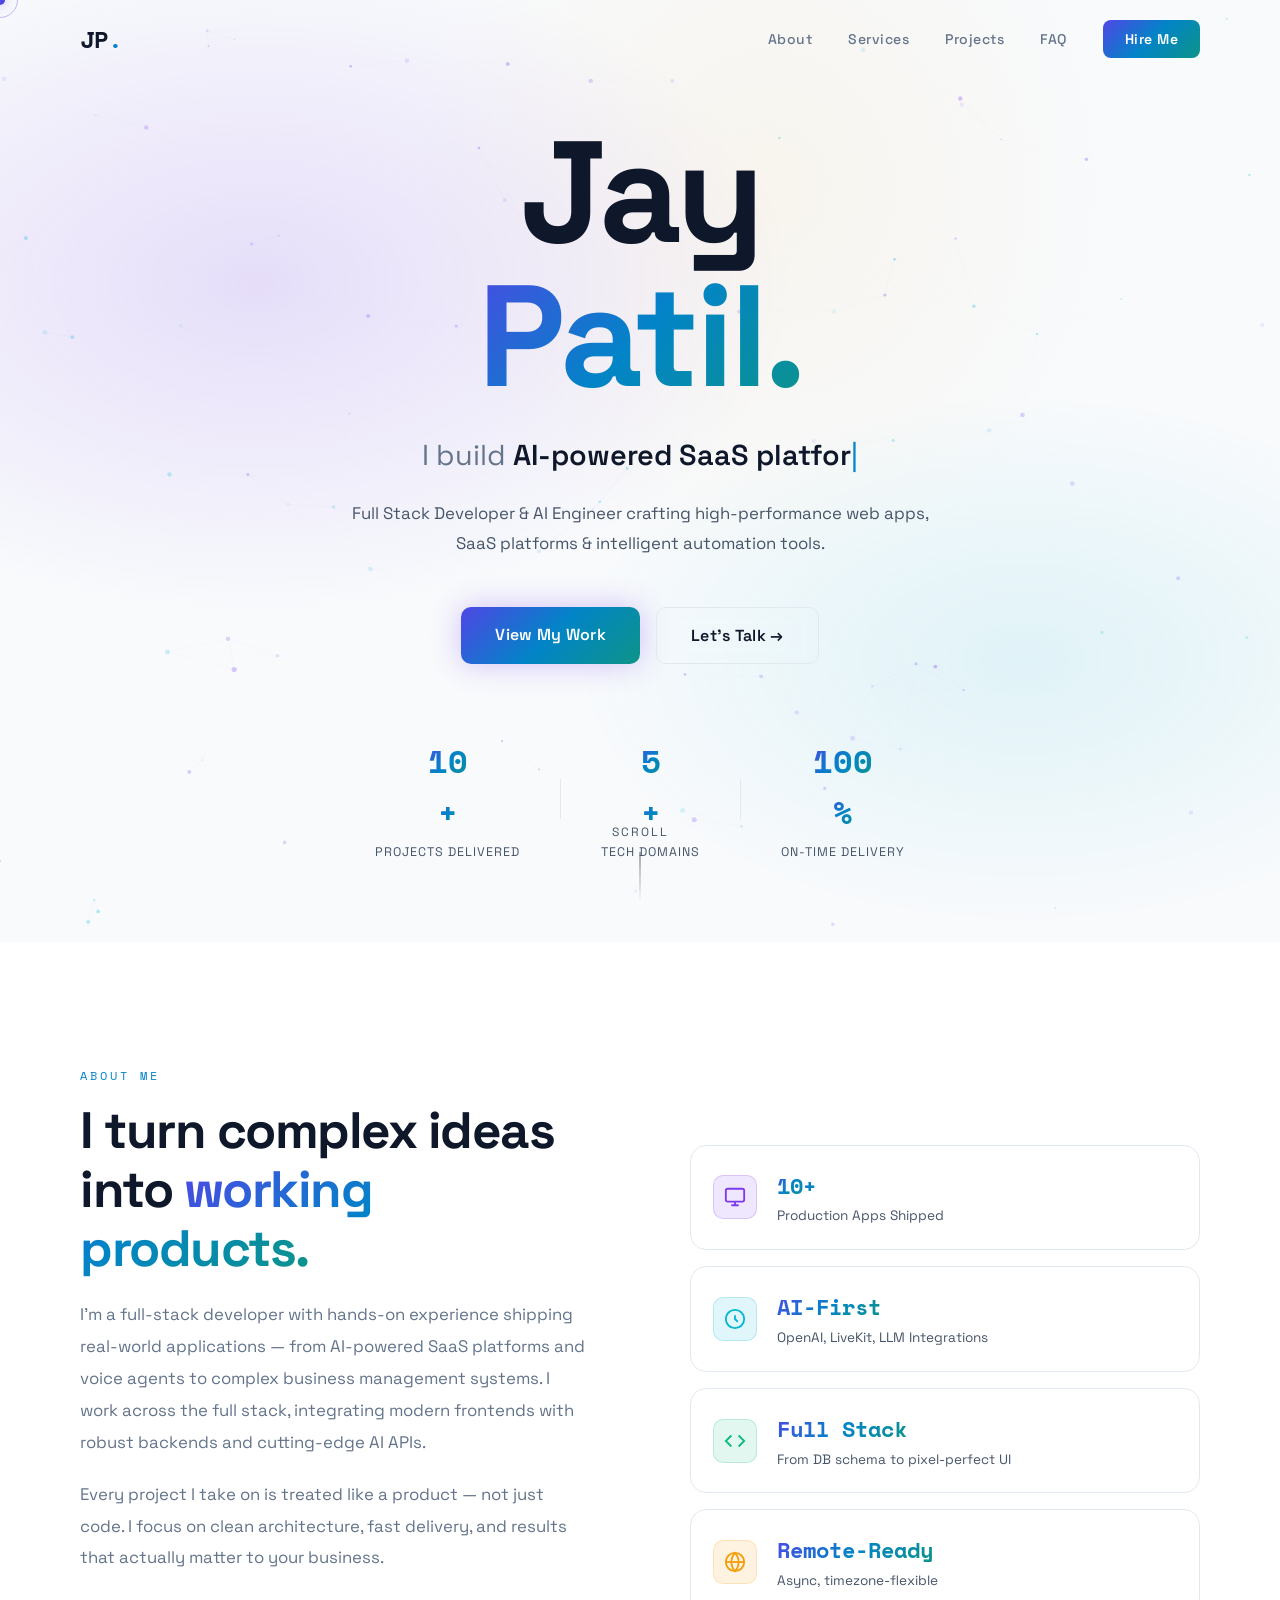
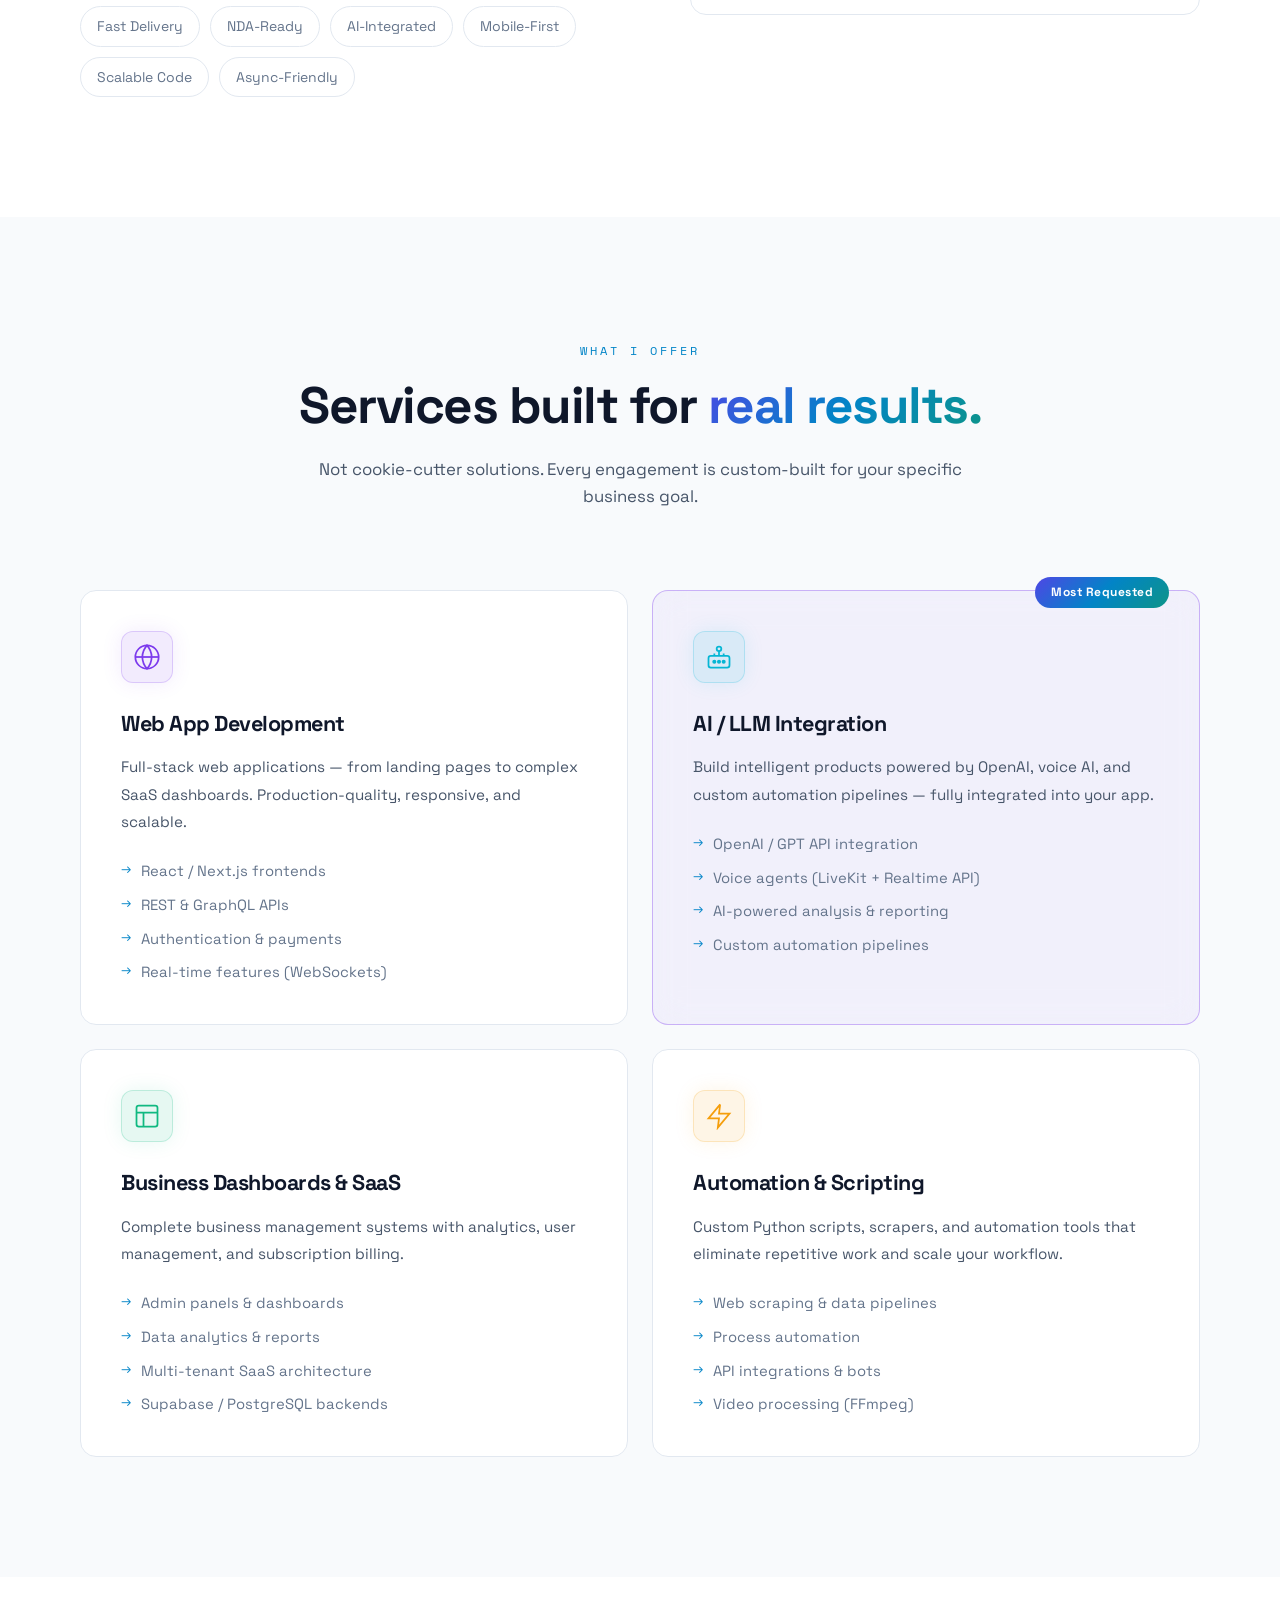
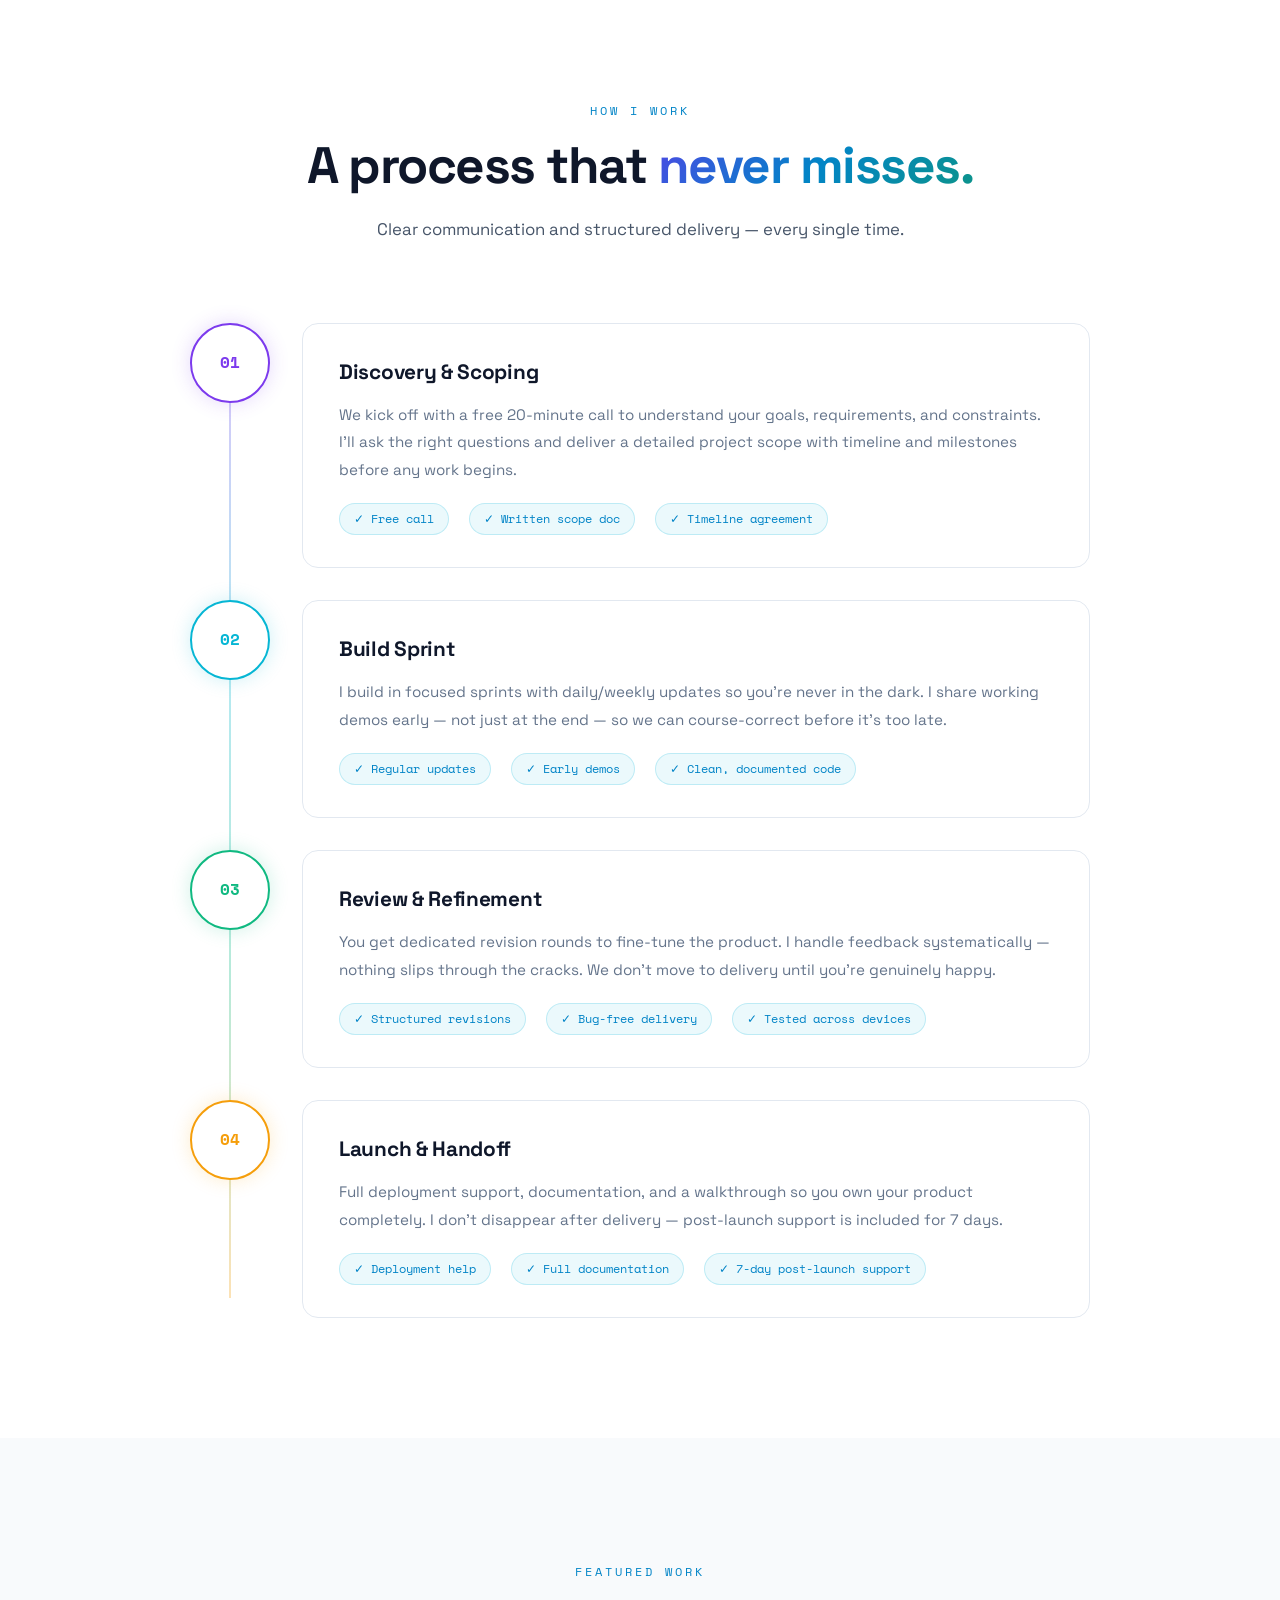
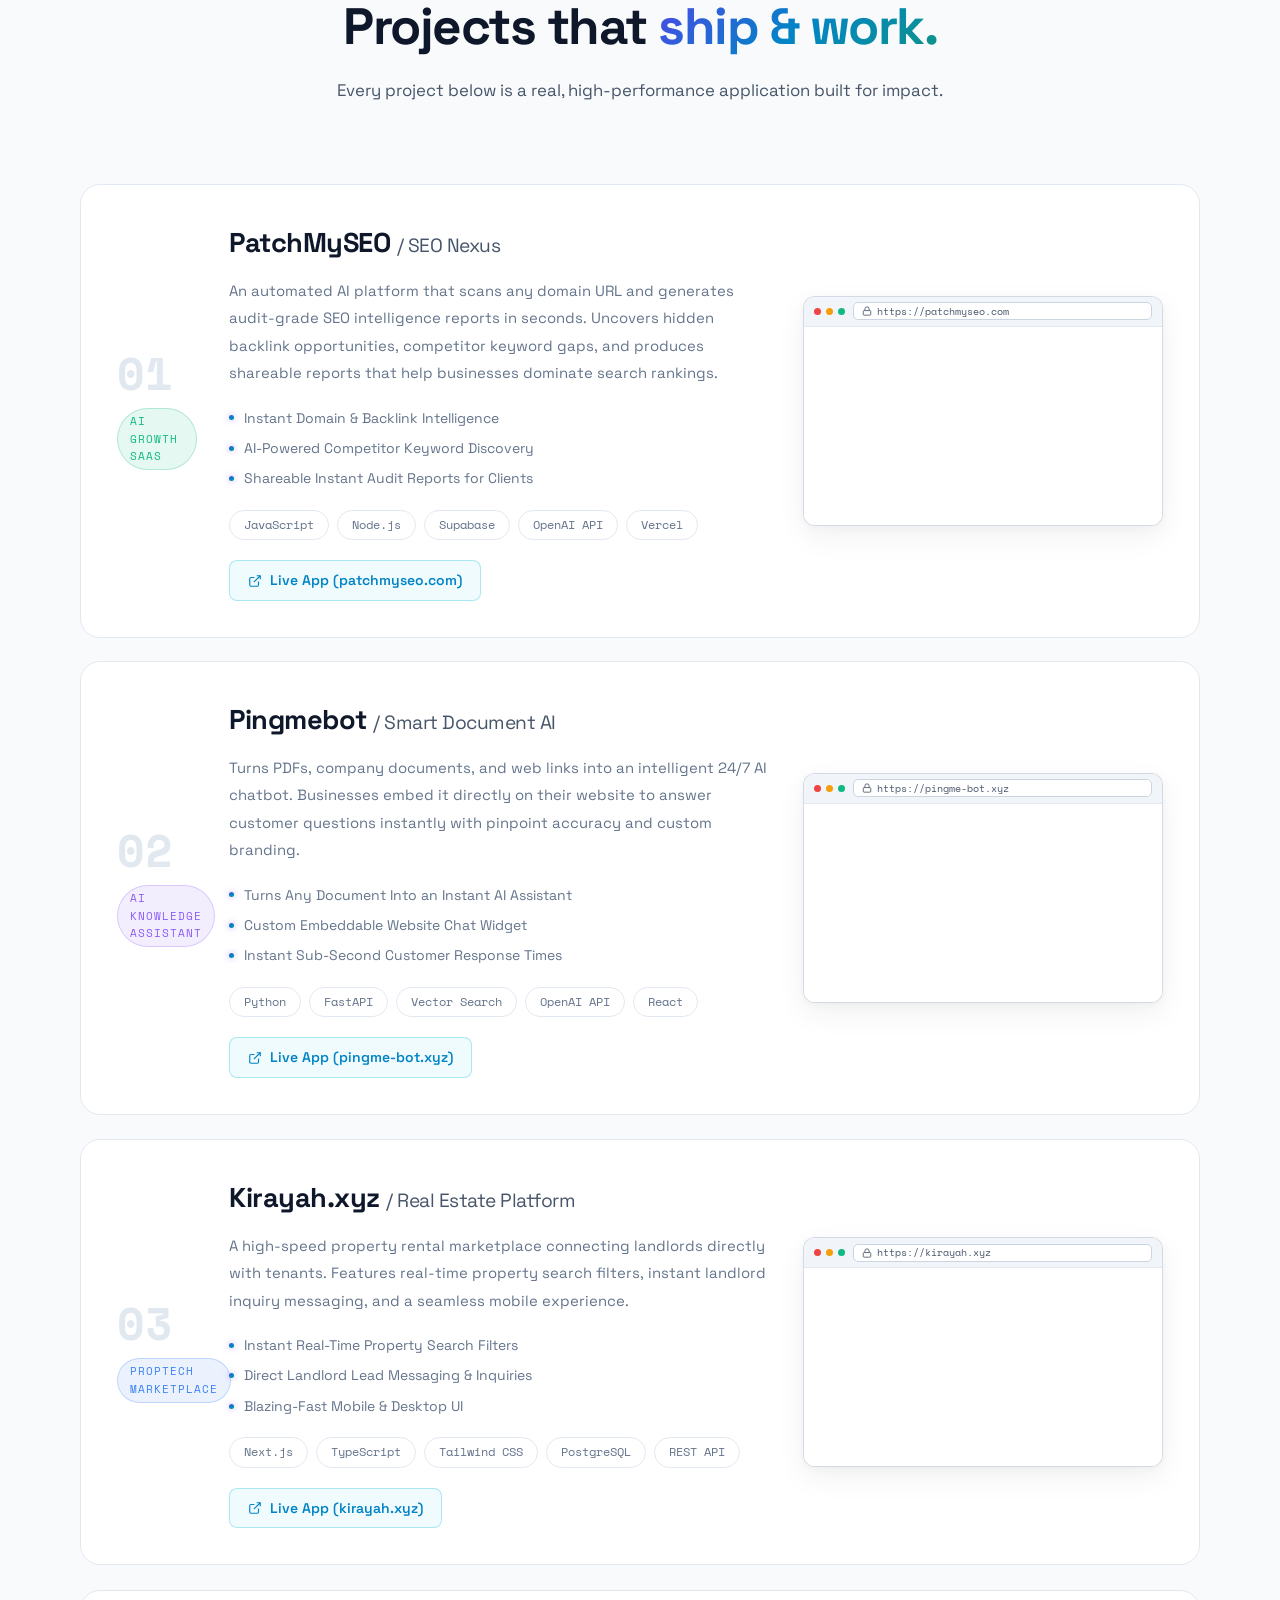
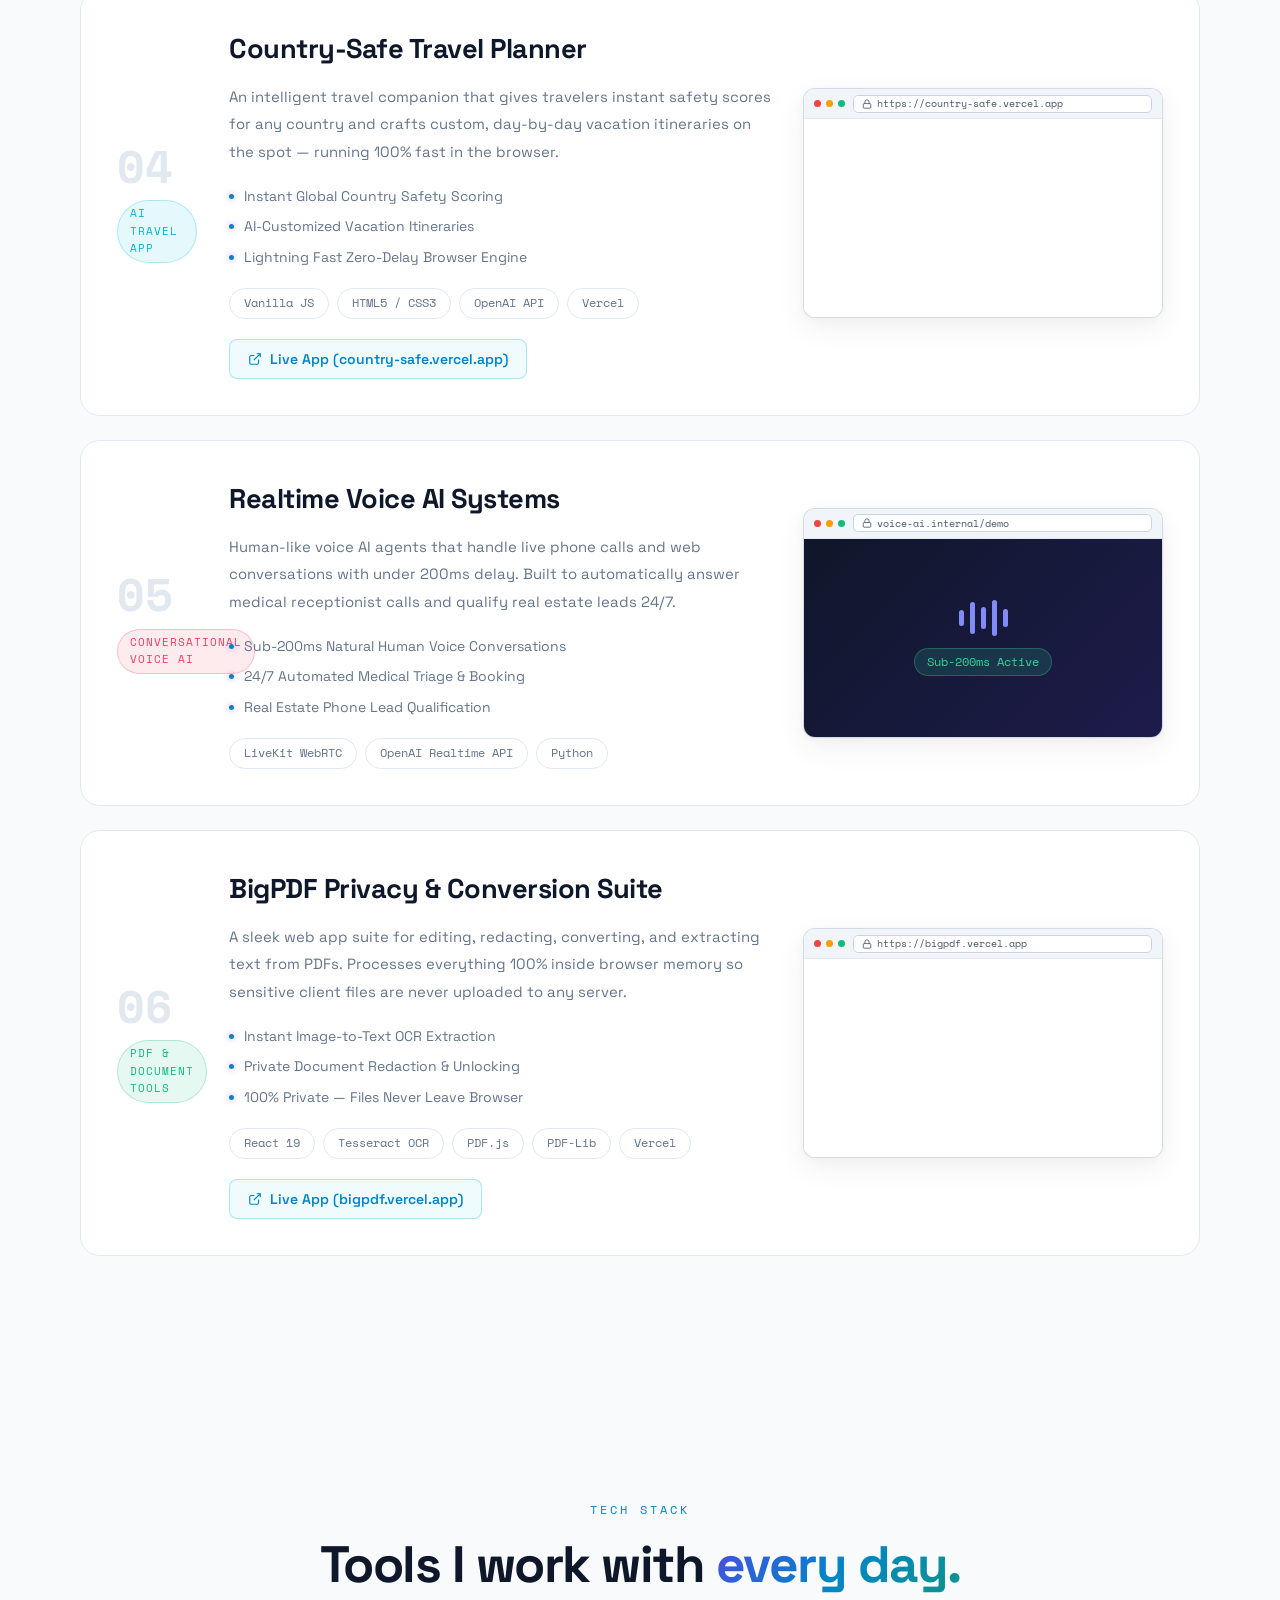
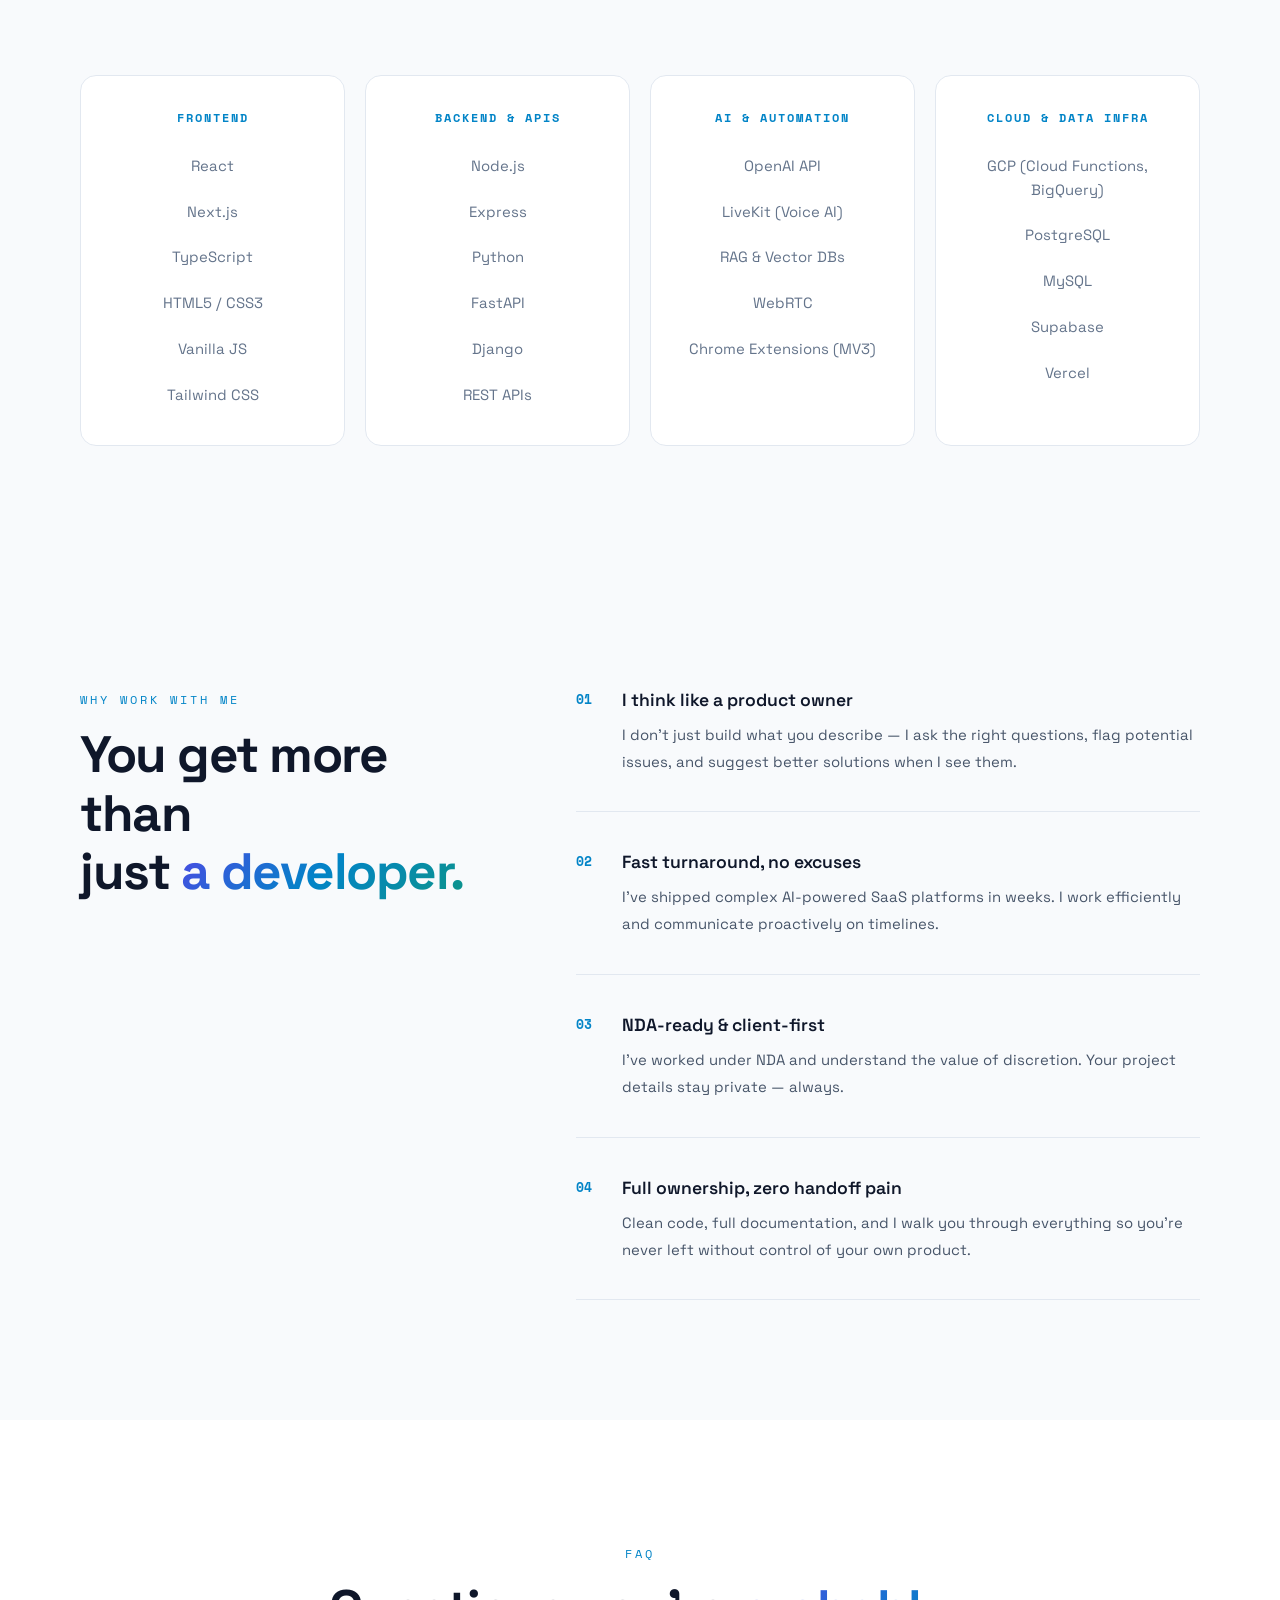
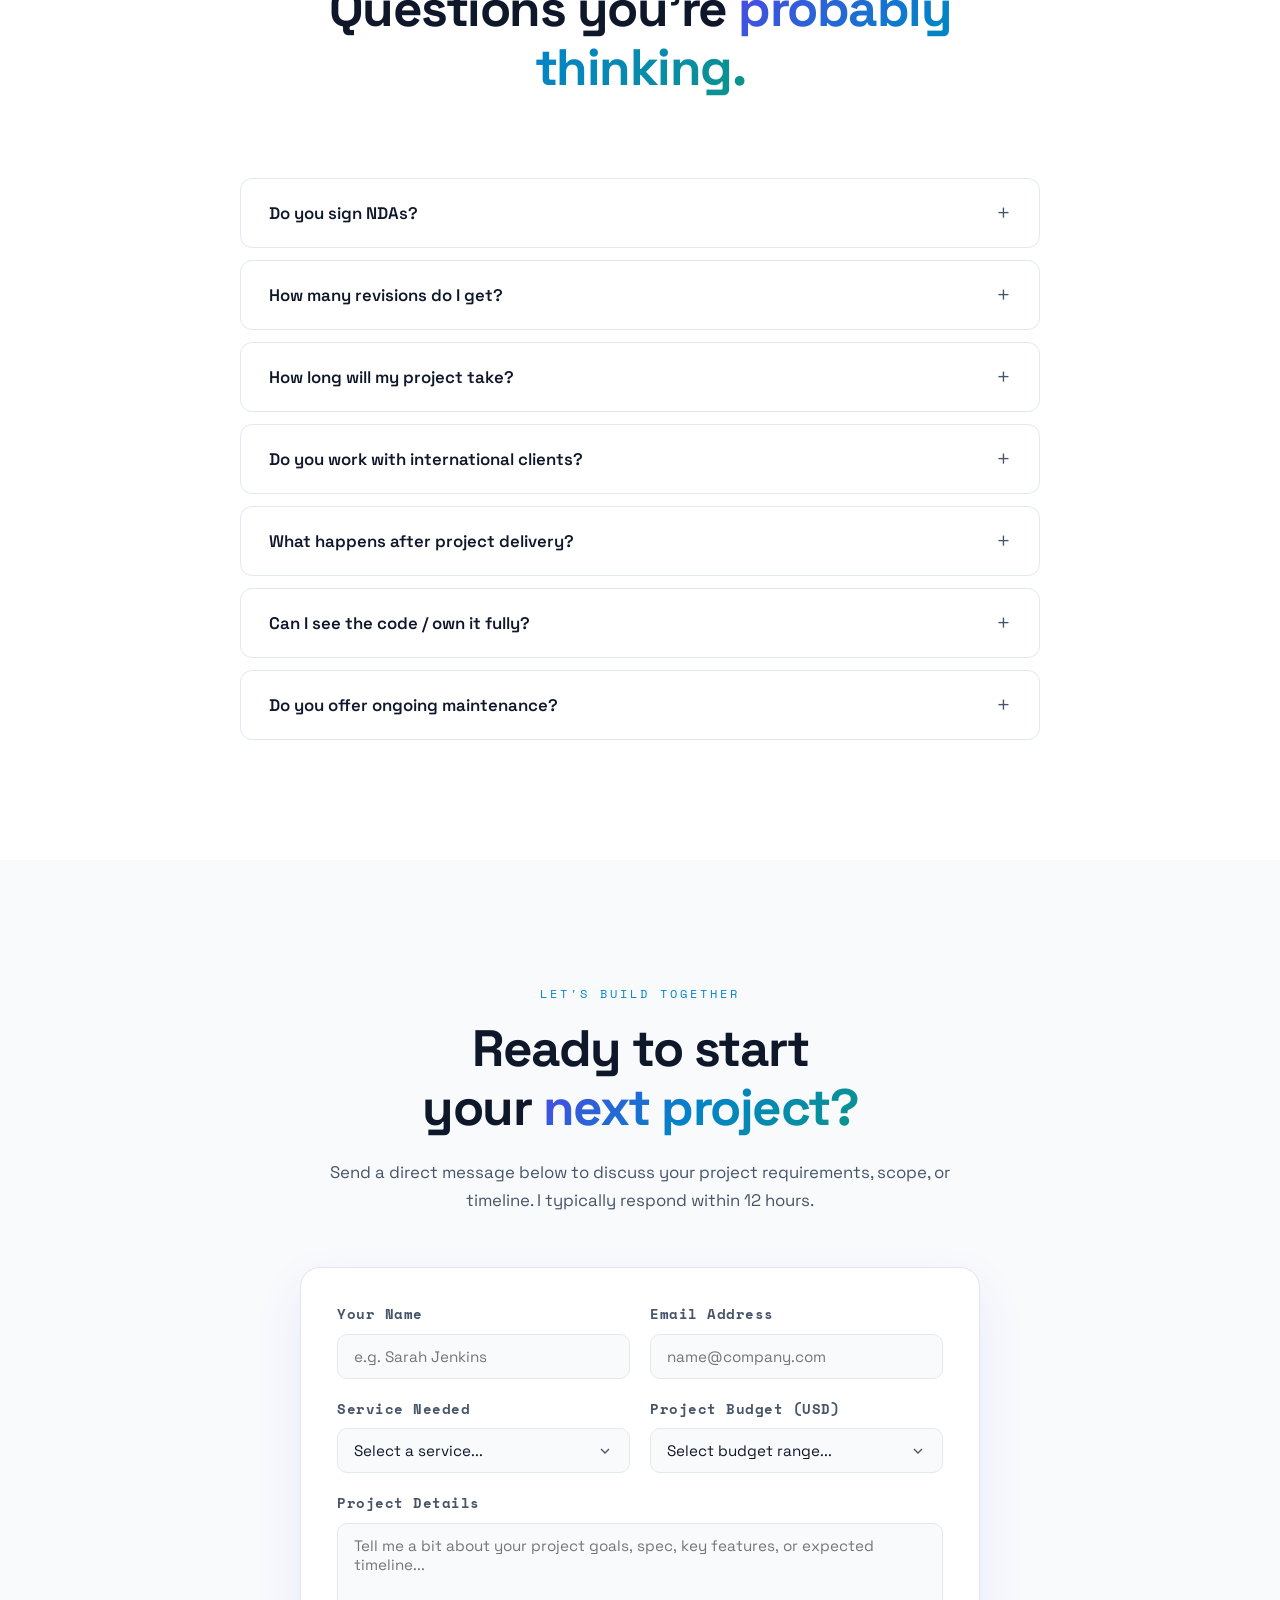
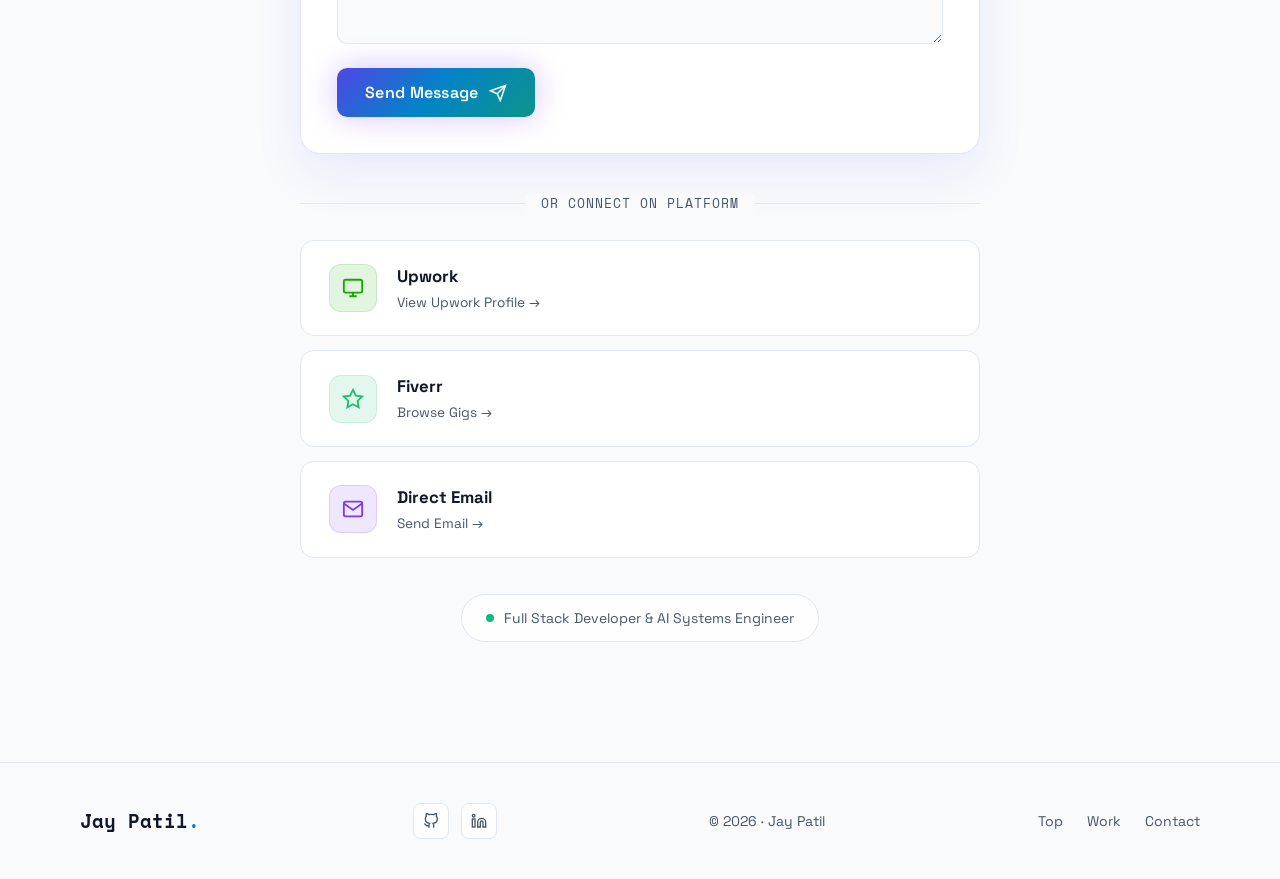
==== commit 0a63cd3a: "Remove freelance availability badges and add hosted project browser preview frames" ====
--- a/index.html
+++ b/index.html
@@ -64,10 +64,6 @@
         <div class="hero-mesh"></div>
         <canvas id="heroCanvas"></canvas>
         <div class="hero-content">
-            <div class="hero-badge reveal">
-                <span class="pulse-dot-small"></span>
-                Available for Freelance
-            </div>
             <h1 class="hero-name reveal">Jay<br><span class="gradient-text">Patil.</span></h1>
             <p class="hero-role reveal">I build <span id="typewriter" class="typed-text"></span><span
                     class="cursor-blink">|</span></p>
@@ -398,12 +394,24 @@
                             </a>
                         </div>
                     </div>
-                    <div class="project-visual" style="--g1: #064e3b; --g2: #10b981;">
-                        <svg width="52" height="52" viewBox="0 0 24 24" fill="none" stroke="rgba(255,255,255,0.9)"
-                            stroke-width="1.5">
-                            <circle cx="11" cy="11" r="8" />
-                            <line x1="21" y1="21" x2="16.65" y2="16.65" />
-                        </svg>
+                    <div class="project-browser-frame">
+                        <div class="browser-header">
+                            <div class="browser-dots">
+                                <span class="dot red"></span>
+                                <span class="dot yellow"></span>
+                                <span class="dot green"></span>
+                            </div>
+                            <div class="browser-url">
+                                <svg width="10" height="10" viewBox="0 0 24 24" fill="none" stroke="currentColor" stroke-width="2"><rect x="3" y="11" width="18" height="11" rx="2" ry="2"/><path d="M7 11V7a5 5 0 0 1 10 0v4"/></svg>
+                                https://patchmyseo.com
+                            </div>
+                        </div>
+                        <div class="browser-body">
+                            <iframe src="https://patchmyseo.com" title="PatchMySEO Live Preview" loading="lazy"></iframe>
+                            <div class="browser-overlay">
+                                <a href="https://patchmyseo.com" target="_blank" rel="noopener" class="preview-btn">Launch Live Site ↗</a>
+                            </div>
+                        </div>
                     </div>
                 </div>
 
@@ -440,11 +448,24 @@
                             </a>
                         </div>
                     </div>
-                    <div class="project-visual" style="--g1: #2e1065; --g2: #8b5cf6;">
-                        <svg width="52" height="52" viewBox="0 0 24 24" fill="none" stroke="rgba(255,255,255,0.9)"
-                            stroke-width="1.5">
-                            <path d="M21 15a2 2 0 0 1-2 2H7l-4 4V5a2 2 0 0 1 2-2h14a2 2 0 0 1 2 2z" />
-                        </svg>
+                    <div class="project-browser-frame">
+                        <div class="browser-header">
+                            <div class="browser-dots">
+                                <span class="dot red"></span>
+                                <span class="dot yellow"></span>
+                                <span class="dot green"></span>
+                            </div>
+                            <div class="browser-url">
+                                <svg width="10" height="10" viewBox="0 0 24 24" fill="none" stroke="currentColor" stroke-width="2"><rect x="3" y="11" width="18" height="11" rx="2" ry="2"/><path d="M7 11V7a5 5 0 0 1 10 0v4"/></svg>
+                                https://pingme-bot.xyz
+                            </div>
+                        </div>
+                        <div class="browser-body">
+                            <iframe src="https://pingme-bot.xyz" title="Pingmebot Live Preview" loading="lazy"></iframe>
+                            <div class="browser-overlay">
+                                <a href="https://pingme-bot.xyz" target="_blank" rel="noopener" class="preview-btn">Launch Live Site ↗</a>
+                            </div>
+                        </div>
                     </div>
                 </div>
 
@@ -481,12 +502,24 @@
                             </a>
                         </div>
                     </div>
-                    <div class="project-visual" style="--g1: #1e3a8a; --g2: #3b82f6;">
-                        <svg width="52" height="52" viewBox="0 0 24 24" fill="none" stroke="rgba(255,255,255,0.9)"
-                            stroke-width="1.5">
-                            <path d="M3 9l9-7 9 7v11a2 2 0 0 1-2 2H5a2 2 0 0 1-2-2z" />
-                            <polyline points="9 22 9 12 15 12 15 22" />
-                        </svg>
+                    <div class="project-browser-frame">
+                        <div class="browser-header">
+                            <div class="browser-dots">
+                                <span class="dot red"></span>
+                                <span class="dot yellow"></span>
+                                <span class="dot green"></span>
+                            </div>
+                            <div class="browser-url">
+                                <svg width="10" height="10" viewBox="0 0 24 24" fill="none" stroke="currentColor" stroke-width="2"><rect x="3" y="11" width="18" height="11" rx="2" ry="2"/><path d="M7 11V7a5 5 0 0 1 10 0v4"/></svg>
+                                https://kirayah.xyz
+                            </div>
+                        </div>
+                        <div class="browser-body">
+                            <iframe src="https://kirayah.xyz" title="Kirayah.xyz Live Preview" loading="lazy"></iframe>
+                            <div class="browser-overlay">
+                                <a href="https://kirayah.xyz" target="_blank" rel="noopener" class="preview-btn">Launch Live Site ↗</a>
+                            </div>
+                        </div>
                     </div>
                 </div>
 
@@ -523,14 +556,24 @@
                             </a>
                         </div>
                     </div>
-                    <div class="project-visual" style="--g1: #164e63; --g2: #06b6d4;">
-                        <svg width="52" height="52" viewBox="0 0 24 24" fill="none" stroke="rgba(255,255,255,0.9)"
-                            stroke-width="1.5">
-                            <circle cx="12" cy="12" r="10" />
-                            <line x1="2" y1="12" x2="22" y2="12" />
-                            <path
-                                d="M12 2a15.3 15.3 0 0 1 4 10 15.3 15.3 0 0 1-4 10 15.3 15.3 0 0 1-4-10 15.3 15.3 0 0 1 4-10z" />
-                        </svg>
+                    <div class="project-browser-frame">
+                        <div class="browser-header">
+                            <div class="browser-dots">
+                                <span class="dot red"></span>
+                                <span class="dot yellow"></span>
+                                <span class="dot green"></span>
+                            </div>
+                            <div class="browser-url">
+                                <svg width="10" height="10" viewBox="0 0 24 24" fill="none" stroke="currentColor" stroke-width="2"><rect x="3" y="11" width="18" height="11" rx="2" ry="2"/><path d="M7 11V7a5 5 0 0 1 10 0v4"/></svg>
+                                https://country-safe.vercel.app
+                            </div>
+                        </div>
+                        <div class="browser-body">
+                            <iframe src="https://country-safe.vercel.app/" title="Country-Safe Live Preview" loading="lazy"></iframe>
+                            <div class="browser-overlay">
+                                <a href="https://country-safe.vercel.app/" target="_blank" rel="noopener" class="preview-btn">Launch Live Site ↗</a>
+                            </div>
+                        </div>
                     </div>
                 </div>
 
@@ -554,12 +597,33 @@
                             <span class="tech-chip">Python</span>
                         </div>
                     </div>
-                    <div class="project-visual" style="--g1: #4c0519; --g2: #f43f5e;">
-                        <svg width="52" height="52" viewBox="0 0 24 24" fill="none" stroke="rgba(255,255,255,0.9)"
-                            stroke-width="1.5">
-                            <path d="M12 2a3 3 0 0 1 3 3v7a3 3 0 0 1-6 0V5a3 3 0 0 1 3-3z" />
-                            <path d="M19 10v2a7 7 0 0 1-14 0v-2M12 19v3M8 22h8" />
-                        </svg>
+                    <div class="project-browser-frame">
+                        <div class="browser-header">
+                            <div class="browser-dots">
+                                <span class="dot red"></span>
+                                <span class="dot yellow"></span>
+                                <span class="dot green"></span>
+                            </div>
+                            <div class="browser-url">
+                                <svg width="10" height="10" viewBox="0 0 24 24" fill="none" stroke="currentColor" stroke-width="2"><rect x="3" y="11" width="18" height="11" rx="2" ry="2"/><path d="M7 11V7a5 5 0 0 1 10 0v4"/></svg>
+                                voice-ai.internal/demo
+                            </div>
+                        </div>
+                        <div class="browser-body voice-preview-bg">
+                            <div class="mini-voice-demo">
+                                <div class="pulse-wave-wrap">
+                                    <span class="wave-bar b1"></span>
+                                    <span class="wave-bar b2"></span>
+                                    <span class="wave-bar b3"></span>
+                                    <span class="wave-bar b4"></span>
+                                    <span class="wave-bar b5"></span>
+                                </div>
+                                <span class="voice-status-pill">Sub-200ms Active</span>
+                            </div>
+                            <div class="browser-overlay">
+                                <a href="#voiceDemo" class="preview-btn">Test Audio Engine 🎙️</a>
+                            </div>
+                        </div>
                     </div>
                 </div>
 
@@ -596,14 +660,24 @@
                             </a>
                         </div>
                     </div>
-                    <div class="project-visual" style="--g1: #064e3b; --g2: #10b981;">
-                        <svg width="52" height="52" viewBox="0 0 24 24" fill="none" stroke="rgba(255,255,255,0.9)"
-                            stroke-width="1.5">
-                            <path d="M14 2H6a2 2 0 0 1-2 2v16a2 2 0 0 1 2 2h12a2 2 0 0 1 2-2V8z" />
-                            <polyline points="14 2 14 8 20 8" />
-                            <line x1="16" y1="13" x2="8" y2="13" />
-                            <line x1="16" y1="17" x2="8" y2="17" />
-                        </svg>
+                    <div class="project-browser-frame">
+                        <div class="browser-header">
+                            <div class="browser-dots">
+                                <span class="dot red"></span>
+                                <span class="dot yellow"></span>
+                                <span class="dot green"></span>
+                            </div>
+                            <div class="browser-url">
+                                <svg width="10" height="10" viewBox="0 0 24 24" fill="none" stroke="currentColor" stroke-width="2"><rect x="3" y="11" width="18" height="11" rx="2" ry="2"/><path d="M7 11V7a5 5 0 0 1 10 0v4"/></svg>
+                                https://bigpdf.vercel.app
+                            </div>
+                        </div>
+                        <div class="browser-body">
+                            <iframe src="https://bigpdf.vercel.app/" title="BigPDF Live Preview" loading="lazy"></iframe>
+                            <div class="browser-overlay">
+                                <a href="https://bigpdf.vercel.app/" target="_blank" rel="noopener" class="preview-btn">Launch Live Site ↗</a>
+                            </div>
+                        </div>
                     </div>
                 </div>
 
@@ -910,7 +984,7 @@
                 </div>
                 <div class="availability-badge">
                     <span class="pulse-dot"></span>
-                    Currently accepting new projects · 2 sprint slots remaining
+                    Full Stack Developer &amp; AI Systems Engineer
                 </div>
             </div>
         </div>
--- a/style.css
+++ b/style.css
@@ -1,17 +1,18 @@
 /* ============================================
-   DESIGN TOKENS
+   DESIGN TOKENS — CLEAN WHITE ANIMATED THEME
 ============================================ */
 :root {
-    --bg: #060610;
-    --bg-2: #0a0a1a;
-    --surface: rgba(255, 255, 255, 0.04);
-    --border: rgba(255, 255, 255, 0.08);
-    --primary: #7c3aed;
-    --secondary: #06b6d4;
-    --grad: linear-gradient(135deg, #7c3aed 0%, #06b6d4 100%);
-    --text: #f1f5f9;
-    --text-muted: #64748b;
-    --text-sub: #94a3b8;
+    --bg: #f8fafc;
+    --bg-2: #ffffff;
+    --surface: rgba(255, 255, 255, 0.9);
+    --border: #e2e8f0;
+    --primary: #4f46e5;
+    --secondary: #0284c7;
+    --accent: #10b981;
+    --grad: linear-gradient(135deg, #4f46e5 0%, #0284c7 50%, #0d9488 100%);
+    --text: #0f172a;
+    --text-muted: #475569;
+    --text-sub: #64748b;
     --font: 'Space Grotesk', sans-serif;
     --mono: 'Space Mono', monospace;
 }
@@ -41,7 +42,8 @@
 }
 
 ::selection {
-    background: rgba(124, 58, 237, 0.3);
+    background: rgba(79, 70, 229, 0.15);
+    color: var(--primary);
 }
 
 a {
@@ -80,7 +82,7 @@
 #cursor {
     width: 10px;
     height: 10px;
-    background: var(--secondary);
+    background: var(--primary);
     border-radius: 50%;
     position: fixed;
     top: 0;
@@ -89,13 +91,13 @@
     z-index: 9998;
     transform: translate(-50%, -50%);
     transition: transform 0.15s, width 0.3s, height 0.3s, background 0.3s;
-    mix-blend-mode: screen;
+    box-shadow: 0 0 12px rgba(79, 70, 229, 0.4);
 }
 
 #cursor-follower {
     width: 36px;
     height: 36px;
-    border: 1px solid rgba(6, 182, 212, 0.35);
+    border: 1.5px solid rgba(79, 70, 229, 0.35);
     border-radius: 50%;
     position: fixed;
     top: 0;
@@ -186,9 +188,10 @@
 
 #navbar.scrolled {
     padding: 14px 0;
-    background: rgba(6, 6, 16, 0.85);
+    background: rgba(255, 255, 255, 0.88);
     backdrop-filter: blur(20px);
-    border-bottom: 1px solid var(--border);
+    border-bottom: 1px solid rgba(226, 232, 240, 0.8);
+    box-shadow: 0 4px 20px rgba(15, 23, 42, 0.05);
 }
 
 .nav-inner {
@@ -266,7 +269,8 @@
     display: none;
     position: fixed;
     inset: 0;
-    background: rgba(6, 6, 16, 0.97);
+    background: rgba(255, 255, 255, 0.98);
+    backdrop-filter: blur(25px);
     z-index: 999;
     flex-direction: column;
     align-items: center;
@@ -722,8 +726,8 @@
 
 .service-card:hover {
     transform: translateY(-8px);
-    border-color: rgba(124, 58, 237, 0.3);
-    box-shadow: 0 20px 60px rgba(0, 0, 0, 0.3);
+    border-color: rgba(79, 70, 229, 0.3);
+    box-shadow: 0 20px 50px rgba(79, 70, 229, 0.12), 0 4px 15px rgba(0, 0, 0, 0.03);
 }
 
 @keyframes featuredGlow {
@@ -915,10 +919,10 @@
 
 .project-item {
     display: grid;
-    grid-template-columns: 110px 1fr 180px;
-    gap: 36px;
-    align-items: center;
-    padding: 44px;
+    grid-template-columns: 80px 1fr 360px;
+    gap: 32px;
+    align-items: center;
+    padding: 36px;
     border-radius: 20px;
     border: 1px solid var(--border);
     background: var(--surface);
@@ -943,8 +947,8 @@
 }
 
 .project-item:hover {
-    border-color: rgba(124, 58, 237, 0.3);
-    box-shadow: 0 30px 80px rgba(0, 0, 0, 0.4);
+    border-color: rgba(79, 70, 229, 0.3);
+    box-shadow: 0 25px 60px rgba(79, 70, 229, 0.12), 0 4px 15px rgba(0, 0, 0, 0.03);
 }
 
 .project-item.alt:hover {
@@ -1049,22 +1053,172 @@
     color: var(--text);
 }
 
-.project-visual {
-    width: 160px;
-    height: 160px;
-    border-radius: 18px;
-    background: linear-gradient(135deg, var(--g1), var(--g2));
+/* ============================================
+   HOSTED PROJECT BROWSER PREVIEW FRAME
+============================================ */
+.project-browser-frame {
+    width: 360px;
+    height: 230px;
+    border-radius: 12px;
+    border: 1px solid rgba(203, 213, 225, 0.85);
+    background: #ffffff;
+    box-shadow: 0 10px 30px rgba(15, 23, 42, 0.06), 0 2px 8px rgba(0, 0, 0, 0.03);
+    display: flex;
+    flex-direction: column;
+    overflow: hidden;
+    transition: all 0.4s ease;
+    position: relative;
+}
+
+.project-item:hover .project-browser-frame {
+    transform: translateY(-4px);
+    box-shadow: 0 20px 45px rgba(79, 70, 229, 0.15), 0 4px 12px rgba(0, 0, 0, 0.05);
+    border-color: rgba(79, 70, 229, 0.35);
+}
+
+.browser-header {
+    height: 30px;
+    background: #f1f5f9;
+    border-bottom: 1px solid #e2e8f0;
+    display: flex;
+    align-items: center;
+    padding: 0 10px;
+    gap: 8px;
+    flex-shrink: 0;
+}
+
+.browser-dots {
+    display: flex;
+    gap: 5px;
+}
+
+.browser-dots .dot {
+    width: 7px;
+    height: 7px;
+    border-radius: 50%;
+}
+.browser-dots .dot.red { background: #ef4444; }
+.browser-dots .dot.yellow { background: #f59e0b; }
+.browser-dots .dot.green { background: #10b981; }
+
+.browser-url {
+    flex: 1;
+    background: #ffffff;
+    border: 1px solid #cbd5e1;
+    border-radius: 5px;
+    height: 18px;
+    display: flex;
+    align-items: center;
+    padding: 0 8px;
+    font-family: var(--mono);
+    font-size: 0.65rem;
+    color: var(--text-muted);
+    gap: 5px;
+    white-space: nowrap;
+    overflow: hidden;
+    text-overflow: ellipsis;
+}
+
+.browser-body {
+    flex: 1;
+    position: relative;
+    width: 100%;
+    height: calc(100% - 30px);
+    background: #f8fafc;
+    overflow: hidden;
+}
+
+.browser-body iframe {
+    width: 120%;
+    height: 120%;
+    border: none;
+    pointer-events: none;
+    transform: scale(0.833);
+    transform-origin: top left;
+    background: #ffffff;
+}
+
+.browser-overlay {
+    position: absolute;
+    inset: 0;
+    background: rgba(15, 23, 42, 0.45);
+    backdrop-filter: blur(3px);
     display: flex;
     align-items: center;
     justify-content: center;
-    font-size: 3.5rem;
-    box-shadow: 0 20px 60px color-mix(in srgb, var(--g2) 25%, transparent);
-    transition: all 0.4s;
-    flex-shrink: 0;
-}
-
-.project-item:hover .project-visual {
-    transform: scale(1.06) rotate(-3deg);
+    opacity: 0;
+    transition: opacity 0.3s ease;
+}
+
+.project-browser-frame:hover .browser-overlay {
+    opacity: 1;
+}
+
+.preview-btn {
+    background: var(--grad);
+    color: #ffffff !important;
+    padding: 9px 18px;
+    border-radius: 8px;
+    font-size: 0.82rem;
+    font-weight: 600;
+    box-shadow: 0 4px 15px rgba(79, 70, 229, 0.4);
+    transform: translateY(8px);
+    transition: transform 0.3s ease;
+    display: inline-flex;
+    align-items: center;
+    gap: 6px;
+}
+
+.project-browser-frame:hover .preview-btn {
+    transform: translateY(0);
+}
+
+.voice-preview-bg {
+    background: linear-gradient(135deg, #0f172a 0%, #1e1b4b 100%) !important;
+    display: flex;
+    align-items: center;
+    justify-content: center;
+}
+
+.mini-voice-demo {
+    display: flex;
+    flex-direction: column;
+    align-items: center;
+    gap: 12px;
+}
+
+.pulse-wave-wrap {
+    display: flex;
+    align-items: center;
+    gap: 6px;
+    height: 36px;
+}
+
+.wave-bar {
+    width: 5px;
+    background: #818cf8;
+    border-radius: 10px;
+    animation: wavePulse 1.2s ease-in-out infinite alternate;
+}
+.wave-bar.b1 { height: 16px; animation-delay: 0.1s; }
+.wave-bar.b2 { height: 32px; animation-delay: 0.3s; }
+.wave-bar.b3 { height: 22px; animation-delay: 0.2s; }
+.wave-bar.b4 { height: 36px; animation-delay: 0.4s; }
+.wave-bar.b5 { height: 18px; animation-delay: 0.15s; }
+
+@keyframes wavePulse {
+    0% { transform: scaleY(0.4); opacity: 0.5; }
+    100% { transform: scaleY(1.1); opacity: 1; }
+}
+
+.voice-status-pill {
+    font-family: var(--mono);
+    font-size: 0.72rem;
+    color: #34d399;
+    background: rgba(52, 211, 153, 0.15);
+    border: 1px solid rgba(52, 211, 153, 0.3);
+    padding: 4px 12px;
+    border-radius: 100px;
 }
 
 /* ============================================
@@ -1089,7 +1243,7 @@
 
 .pricing-card:hover {
     transform: translateY(-8px);
-    box-shadow: 0 24px 64px rgba(0, 0, 0, 0.3);
+    box-shadow: 0 20px 50px rgba(79, 70, 229, 0.12), 0 4px 15px rgba(0, 0, 0, 0.03);
 }
 
 .featured-pricing {
@@ -1732,10 +1886,14 @@
     margin: 40px auto 30px;
     padding: 36px;
     border-radius: 20px;
-    border: 1px solid rgba(124, 58, 237, 0.2);
-    box-shadow: 0 20px 50px rgba(0, 0, 0, 0.3);
+    border: 1px solid rgba(79, 70, 229, 0.15);
+    background: #ffffff;
+    box-shadow: 0 20px 50px rgba(79, 70, 229, 0.08), 0 4px 15px rgba(0, 0, 0, 0.02);
     text-align: left;
     max-width: 800px;
+    width: 100%;
+    box-sizing: border-box;
+    overflow: hidden;
 }
 
 .form-grid {
@@ -1743,12 +1901,15 @@
     grid-template-columns: repeat(2, 1fr);
     gap: 20px;
     margin-bottom: 20px;
+    width: 100%;
 }
 
 .form-group {
     display: flex;
     flex-direction: column;
     gap: 8px;
+    width: 100%;
+    min-width: 0;
 }
 
 .form-group.full-width {
@@ -1766,8 +1927,11 @@
 .form-group input,
 .form-group select,
 .form-group textarea {
-    background: rgba(15, 23, 42, 0.6);
-    border: 1px solid var(--border);
+    width: 100%;
+    max-width: 100%;
+    box-sizing: border-box;
+    background: #f8fafc;
+    border: 1px solid #e2e8f0;
     border-radius: 10px;
     padding: 12px 16px;
     color: var(--text);
@@ -1779,24 +1943,27 @@
 
 .form-group select {
     appearance: none;
-    background-image: url("data:image/svg+xml,%3Csvg xmlns='http://www.w3.org/2000/svg' width='16' height='16' viewBox='0 0 24 24' fill='none' stroke='%3941516' stroke-width='2'%3E%3Cpolyline points='6 9 12 15 18 9'%3E%3C/polyline%3E%3C/svg%3E");
+    background-image: url("data:image/svg+xml,%3Csvg xmlns='http://www.w3.org/2000/svg' width='16' height='16' viewBox='0 0 24 24' fill='none' stroke='%23475569' stroke-width='2'%3E%3Cpolyline points='6 9 12 15 18 9'%3E%3C/polyline%3E%3C/svg%3E");
     background-repeat: no-repeat;
     background-position: right 16px center;
     padding-right: 40px;
     cursor: pointer;
+    text-overflow: ellipsis;
+    white-space: nowrap;
+    overflow: hidden;
 }
 
 .form-group select option {
-    background: #0f172a;
-    color: #f8fafc;
+    background: #ffffff;
+    color: #0f172a;
 }
 
 .form-group input:focus,
 .form-group select:focus,
 .form-group textarea:focus {
     border-color: var(--primary);
-    box-shadow: 0 0 15px rgba(124, 58, 237, 0.25);
-    background: rgba(15, 23, 42, 0.85);
+    box-shadow: 0 0 15px rgba(79, 70, 229, 0.18);
+    background: #ffffff;
 }
 
 .form-footer {
@@ -1858,7 +2025,7 @@
 .contact-divider span {
     position: relative;
     z-index: 2;
-    background: #0b0f19;
+    background: var(--bg);
     padding: 0 16px;
     font-size: 0.8rem;
     color: var(--text-muted);
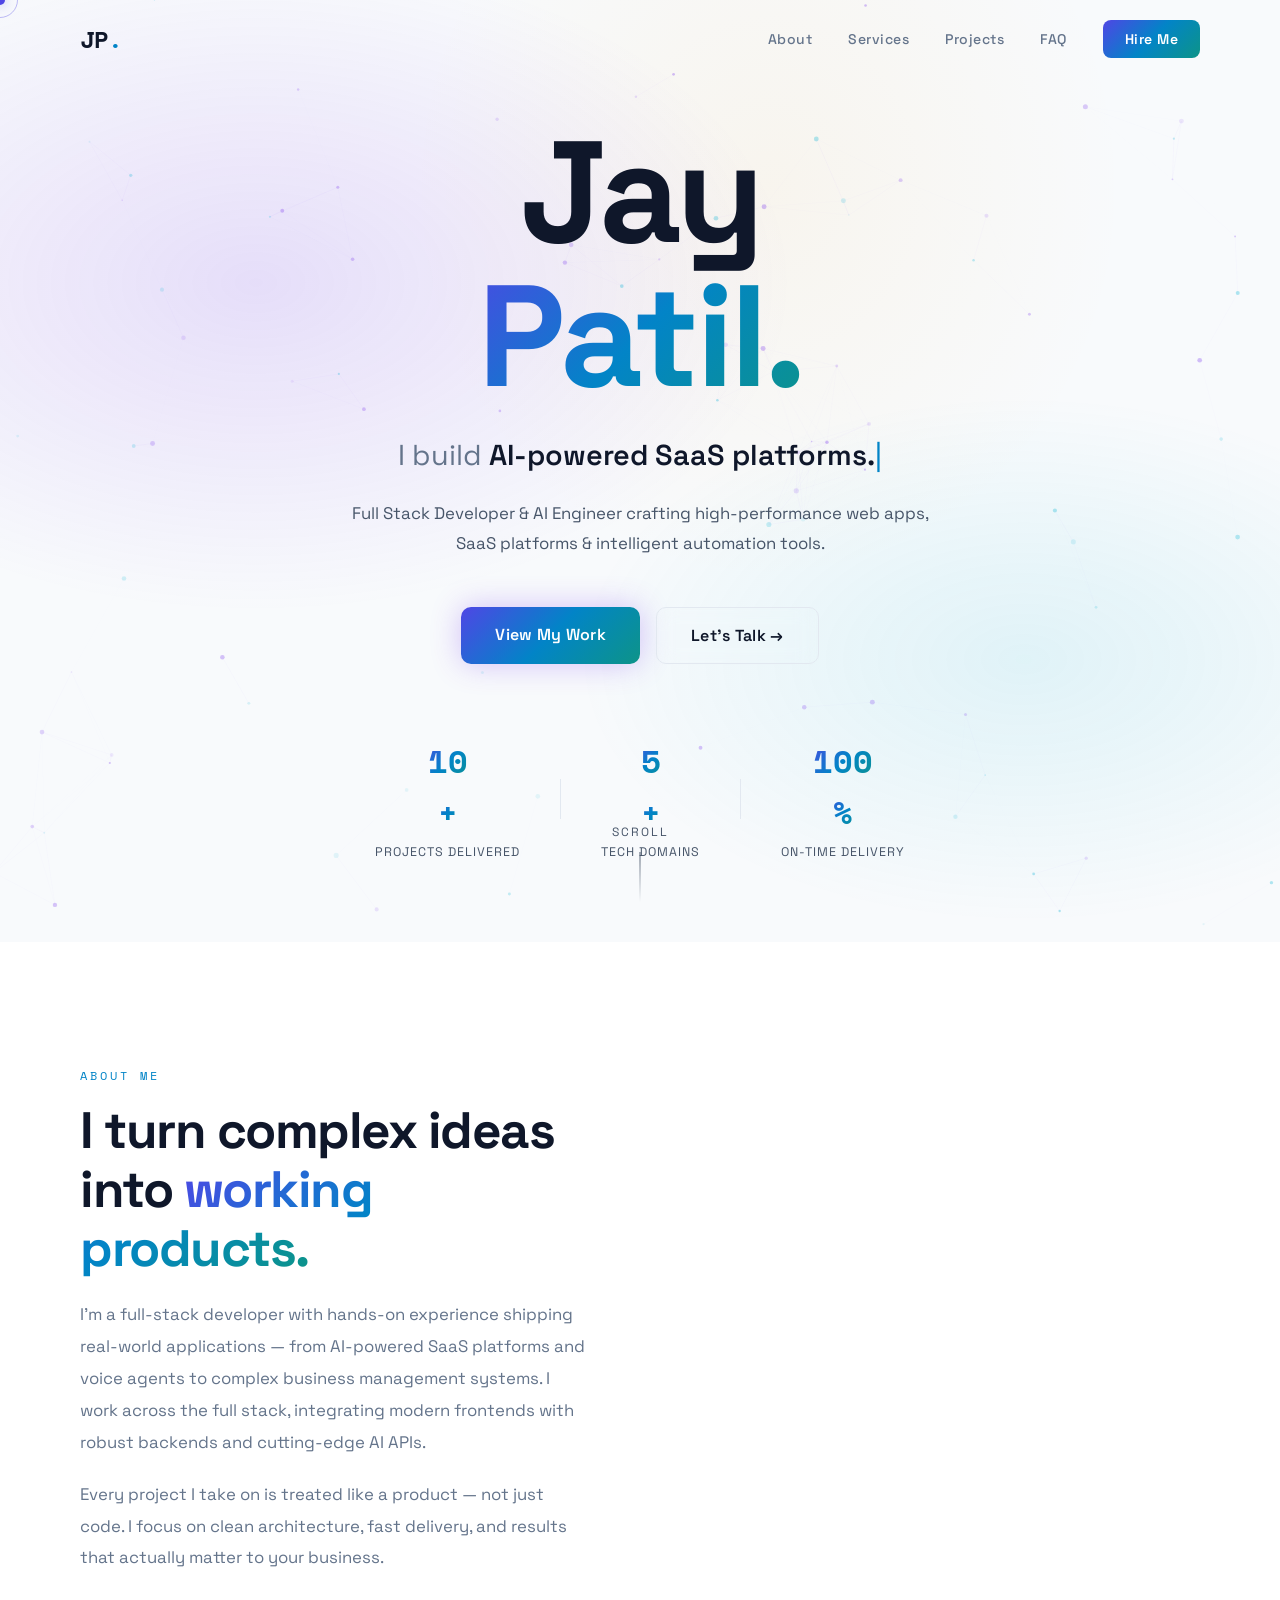
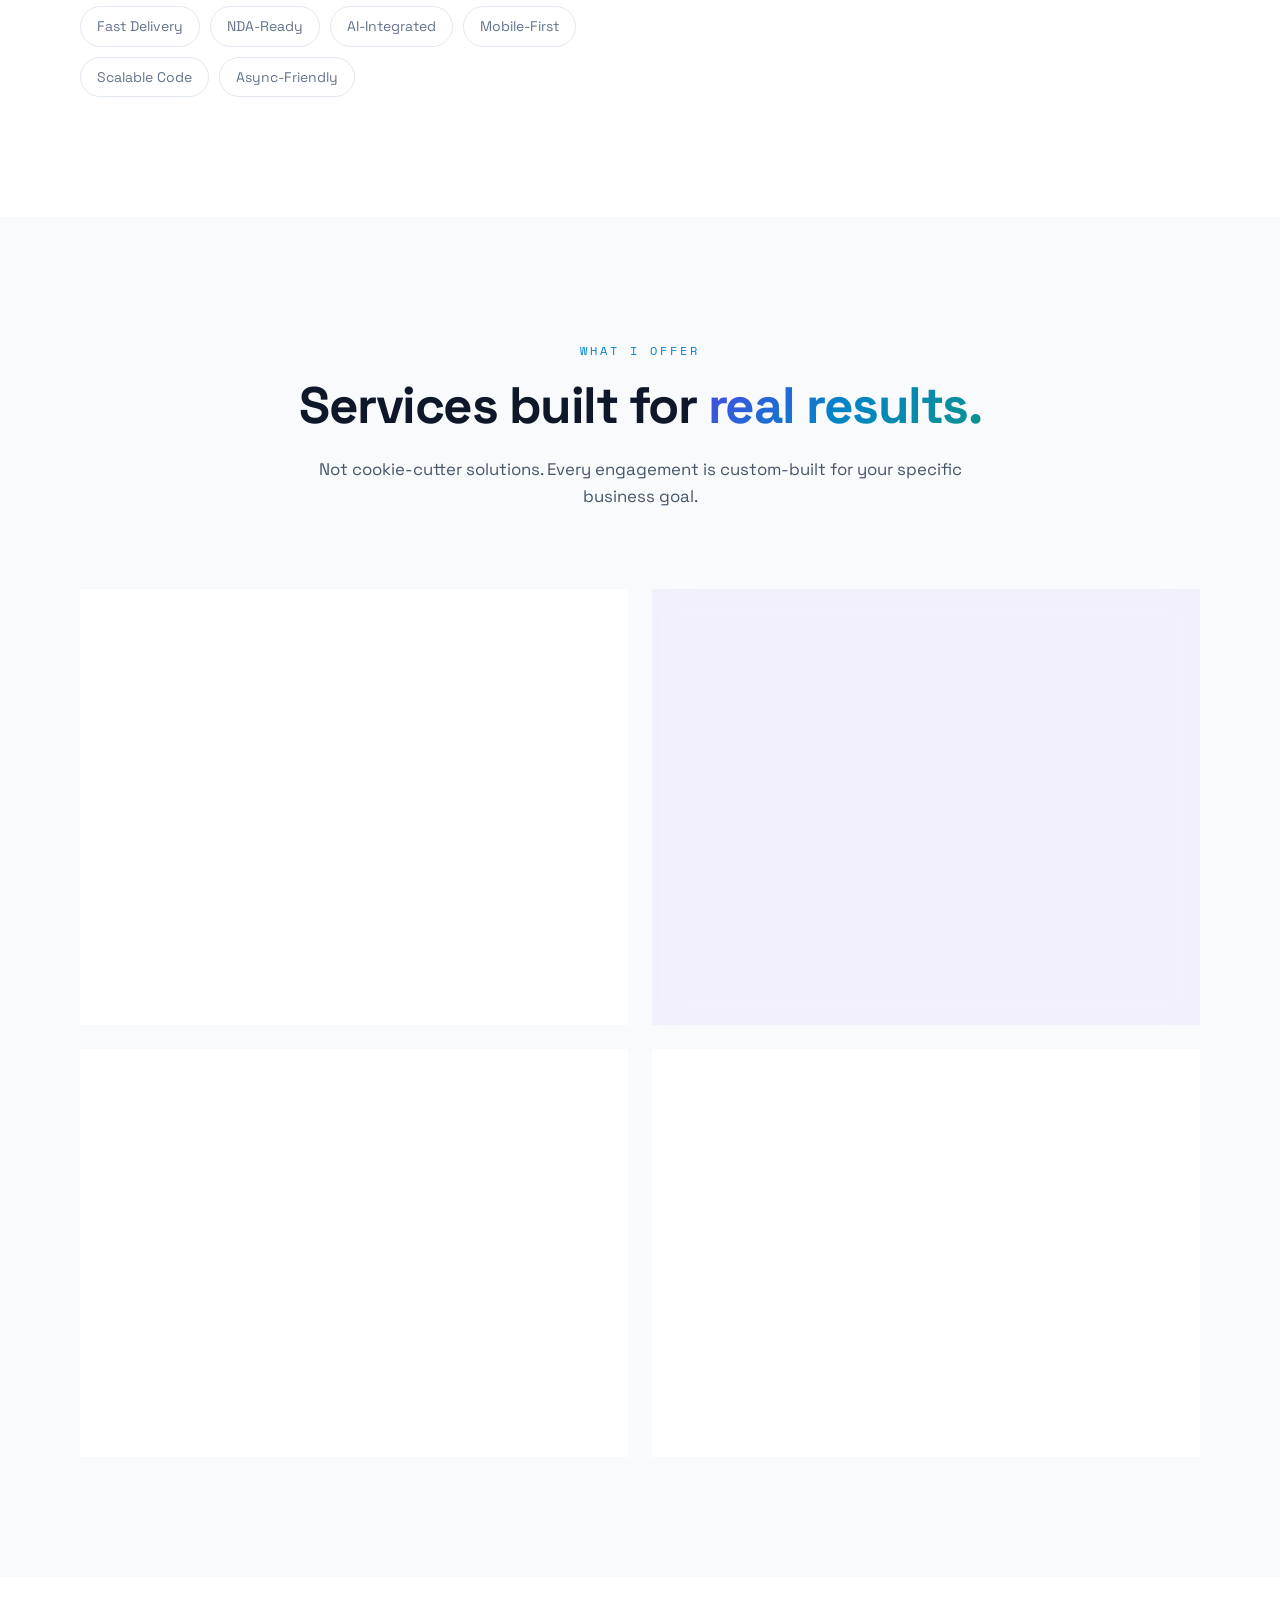
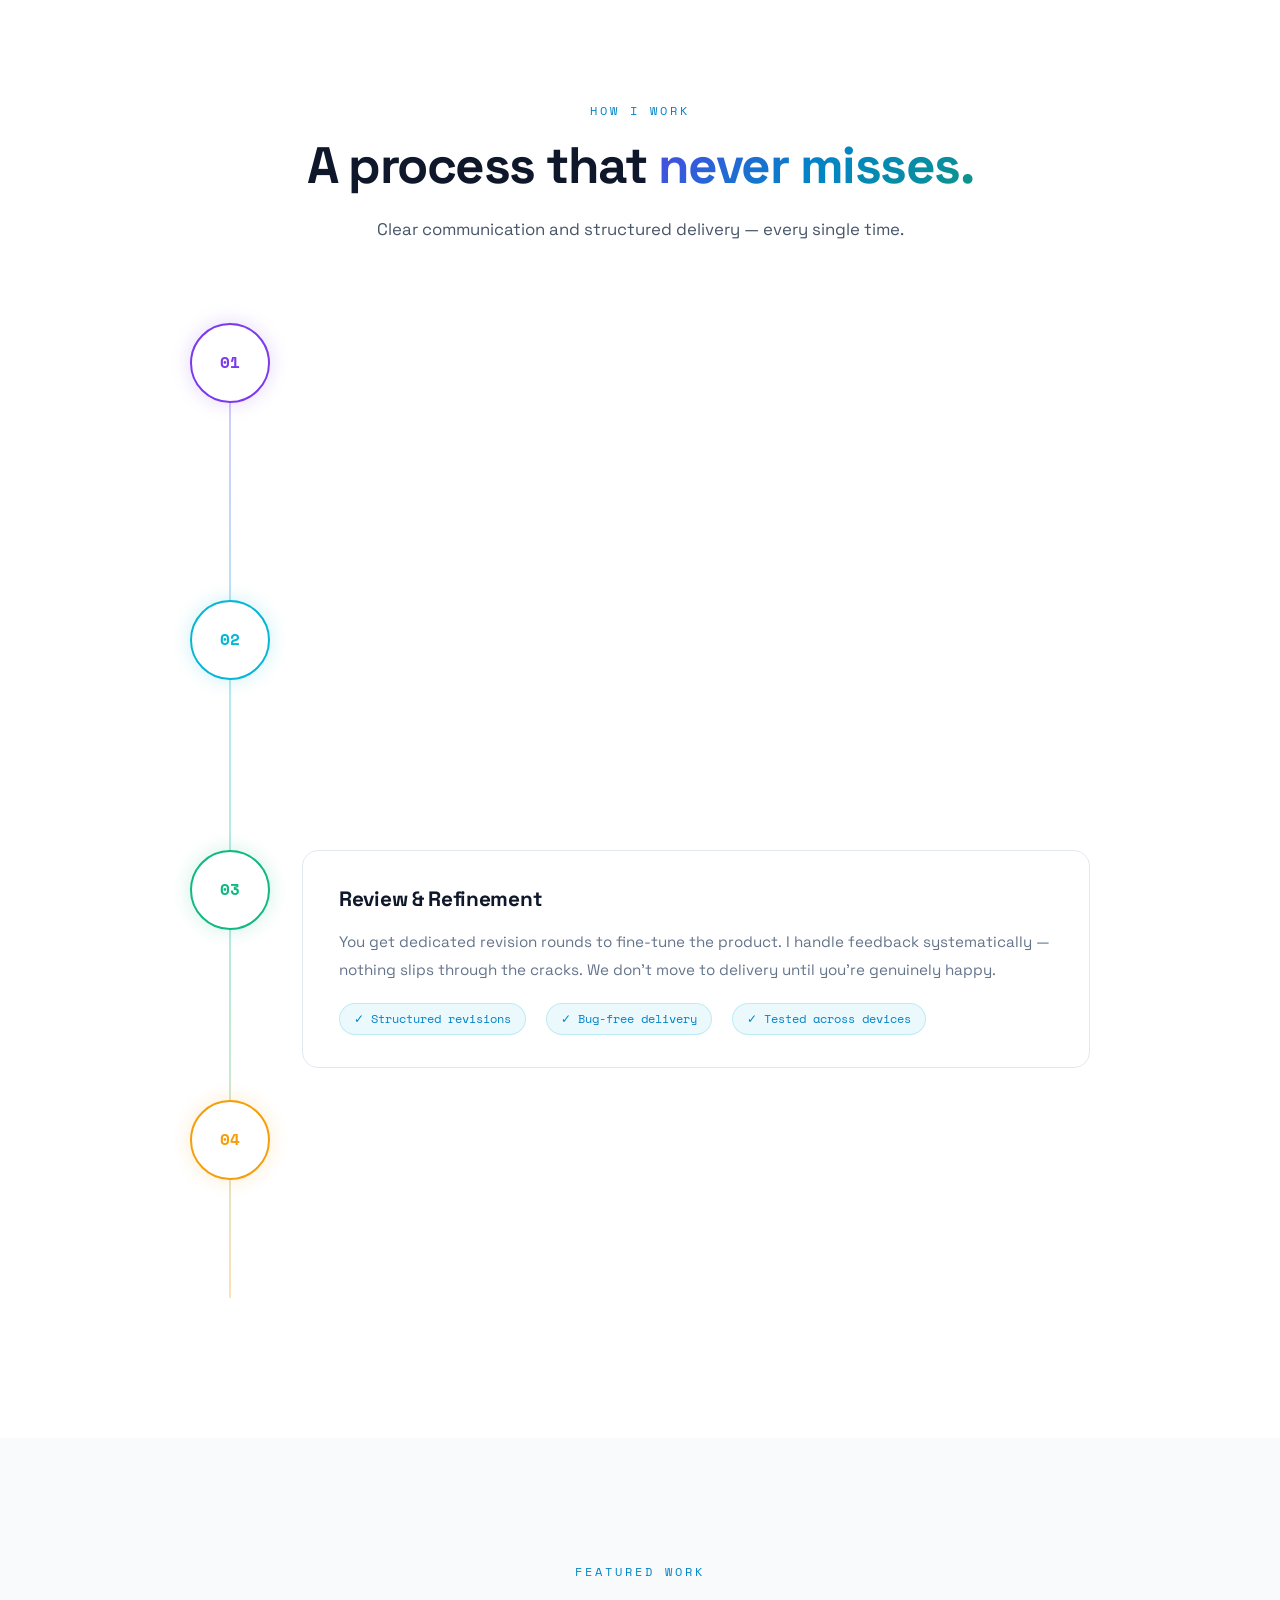
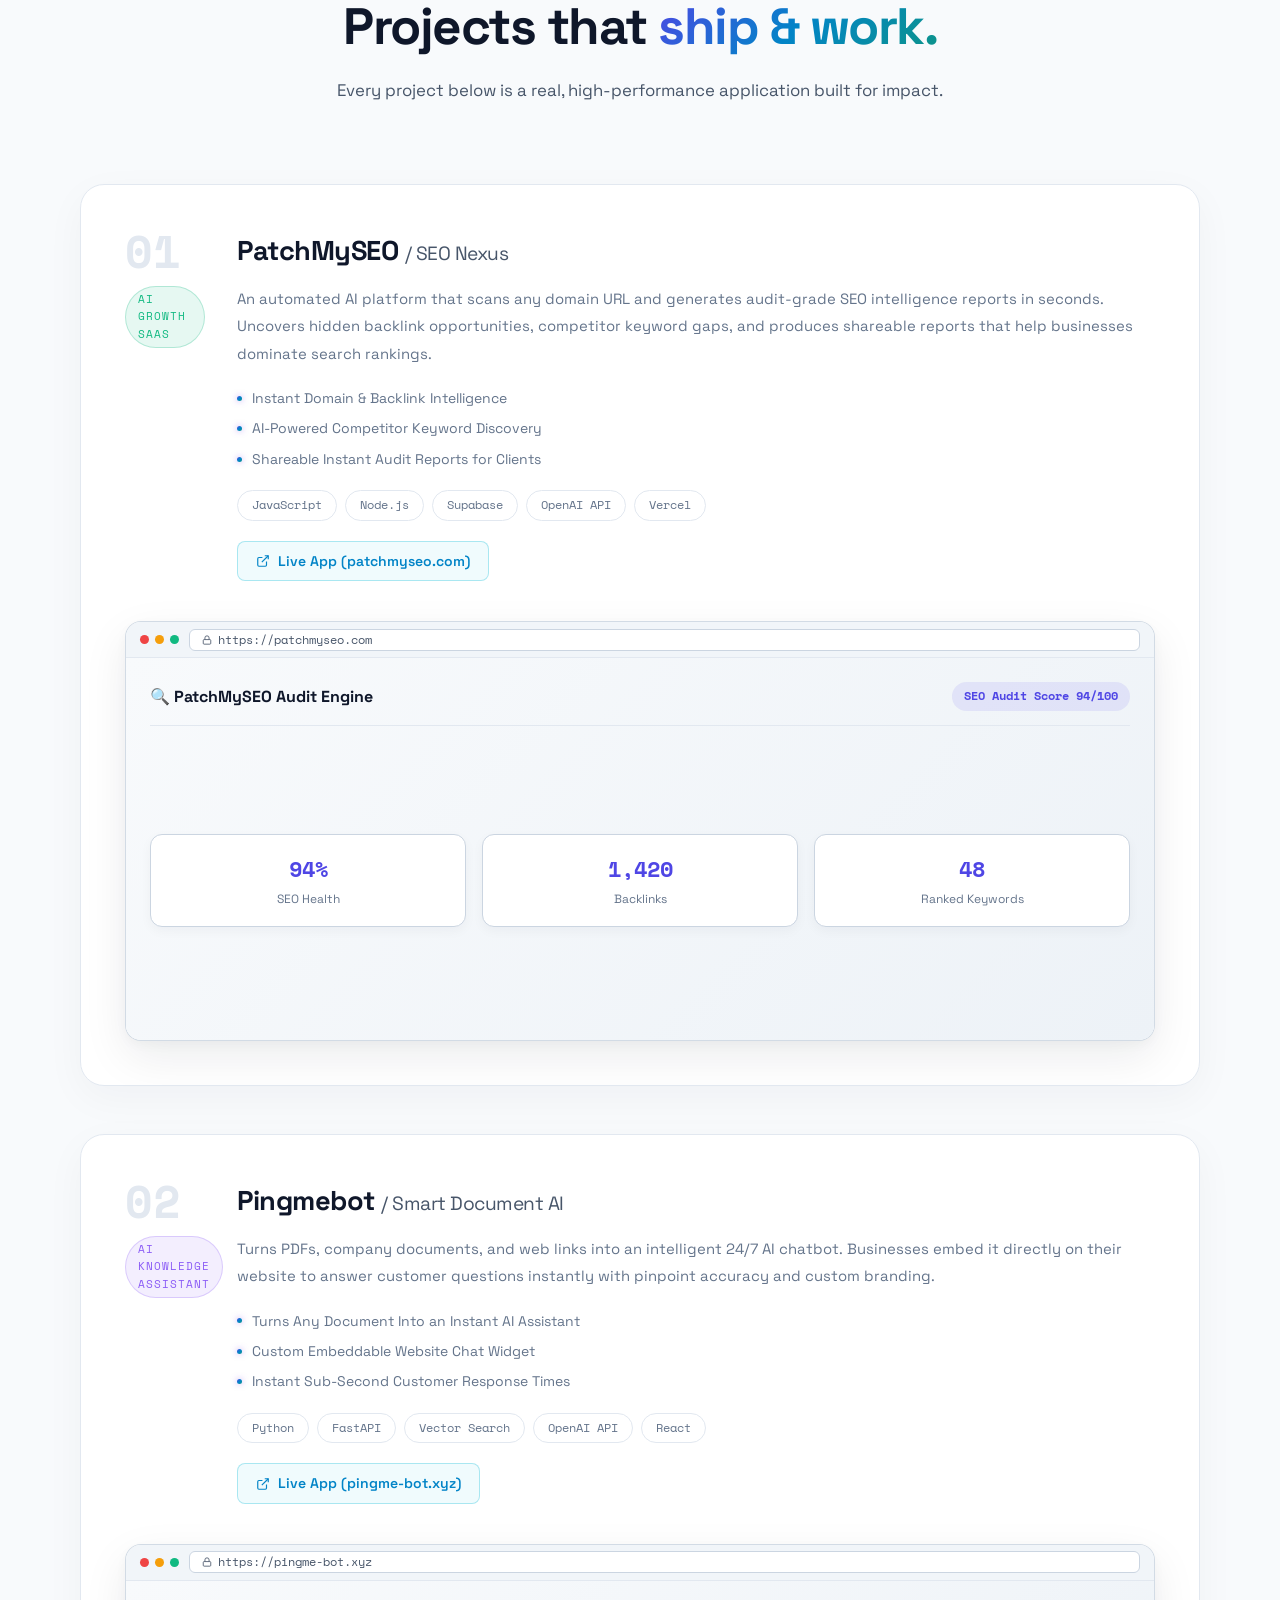
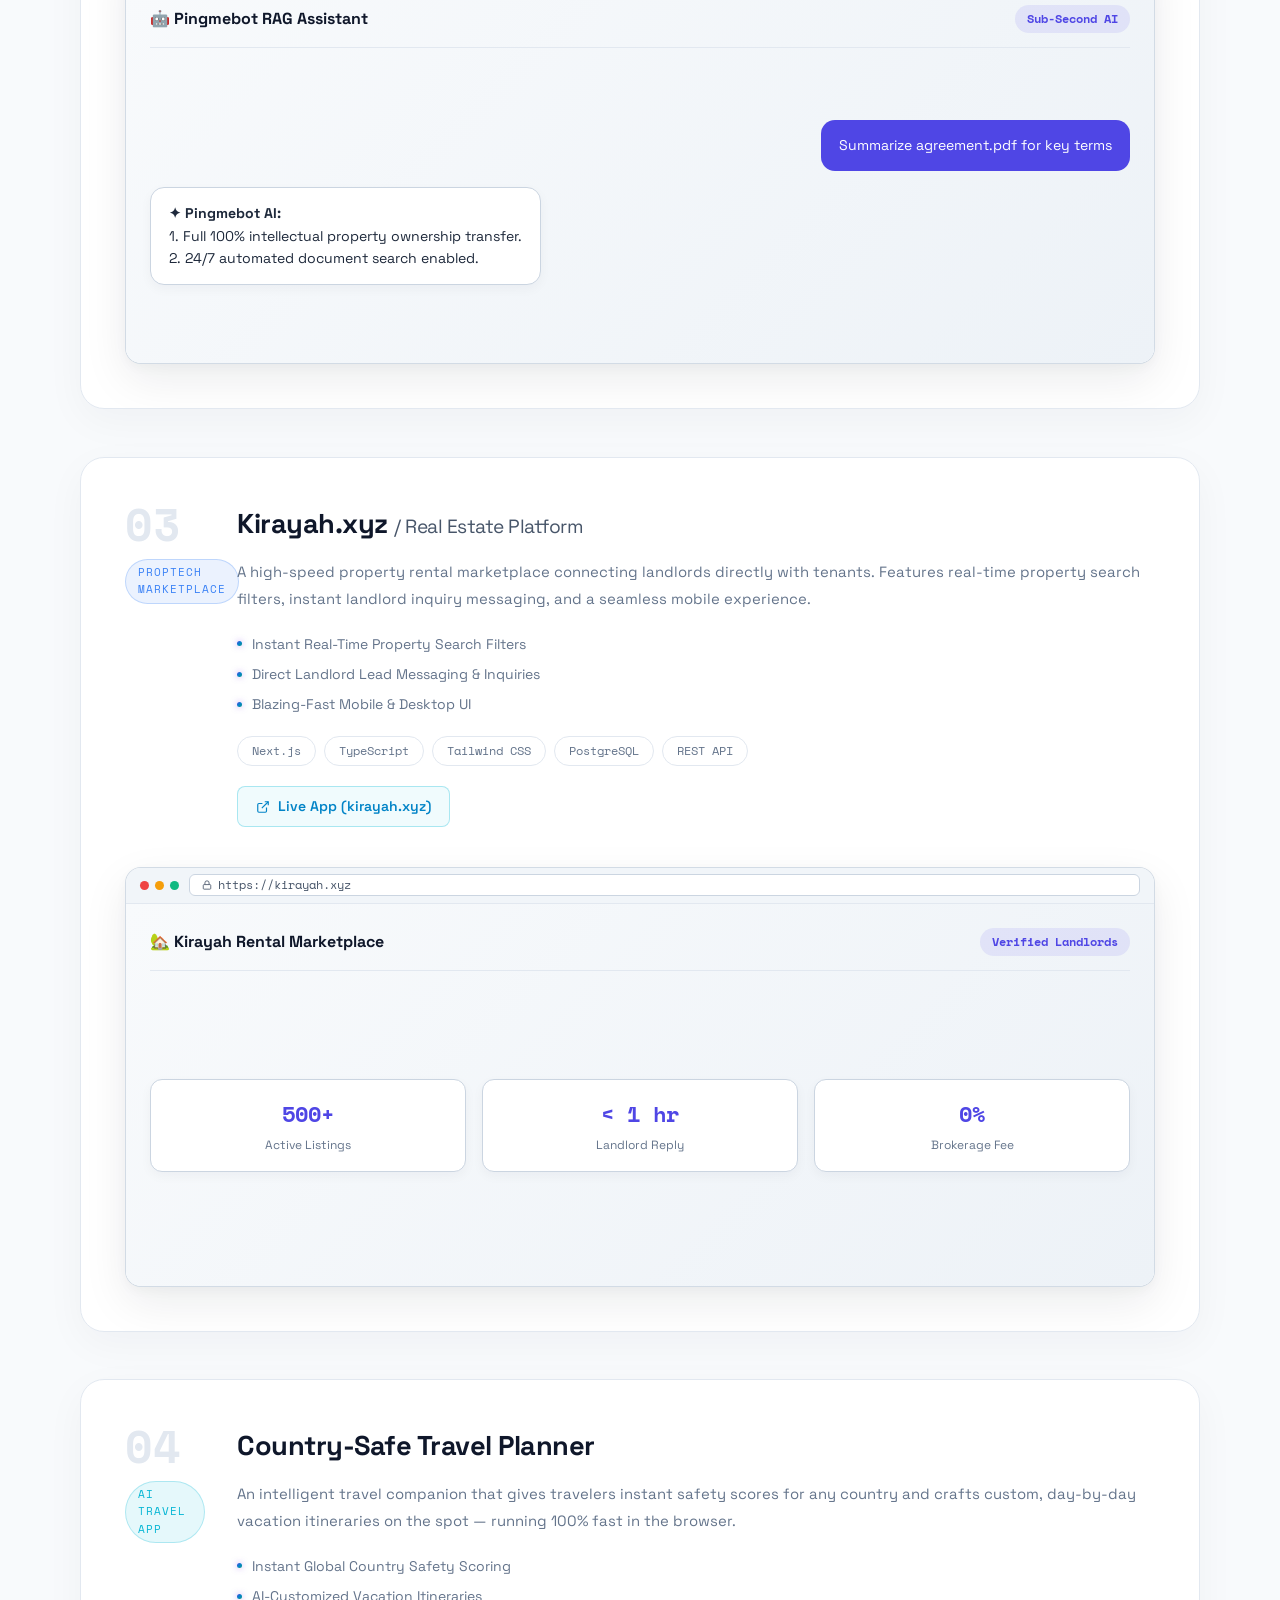
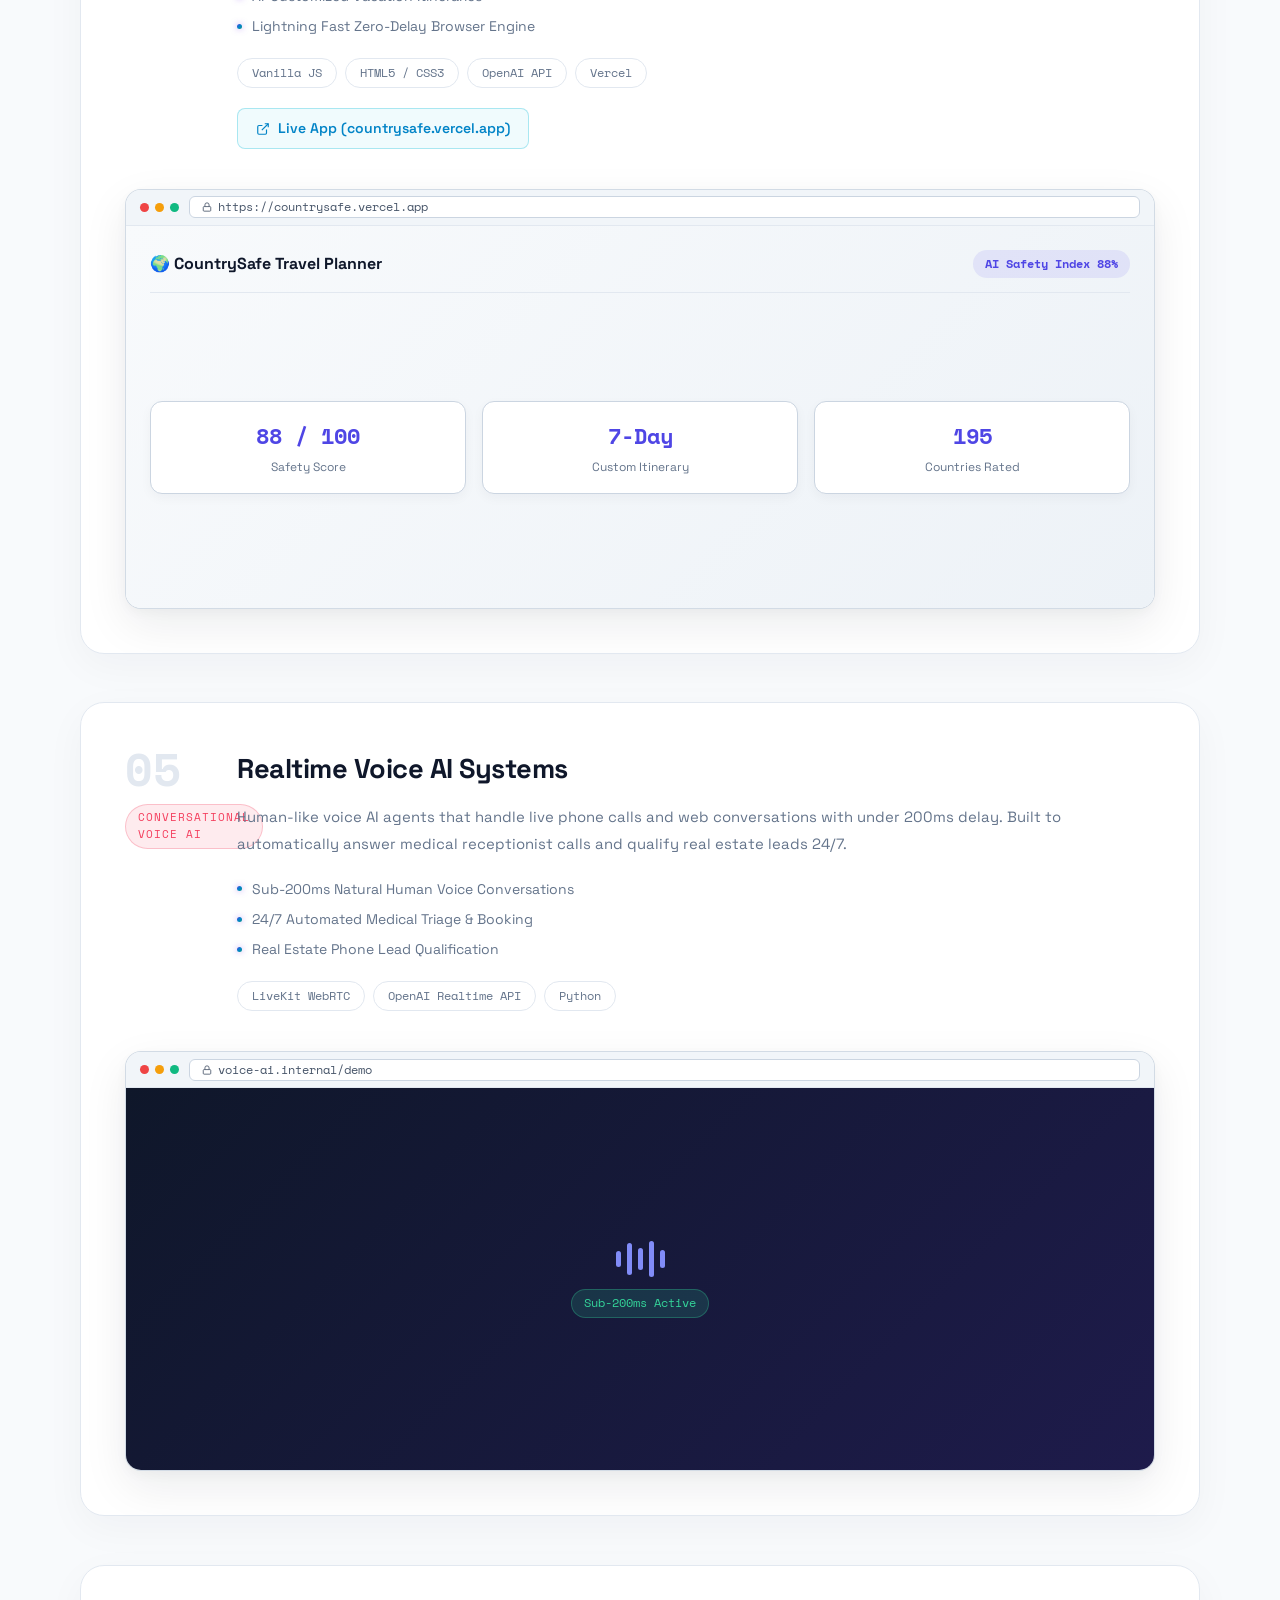
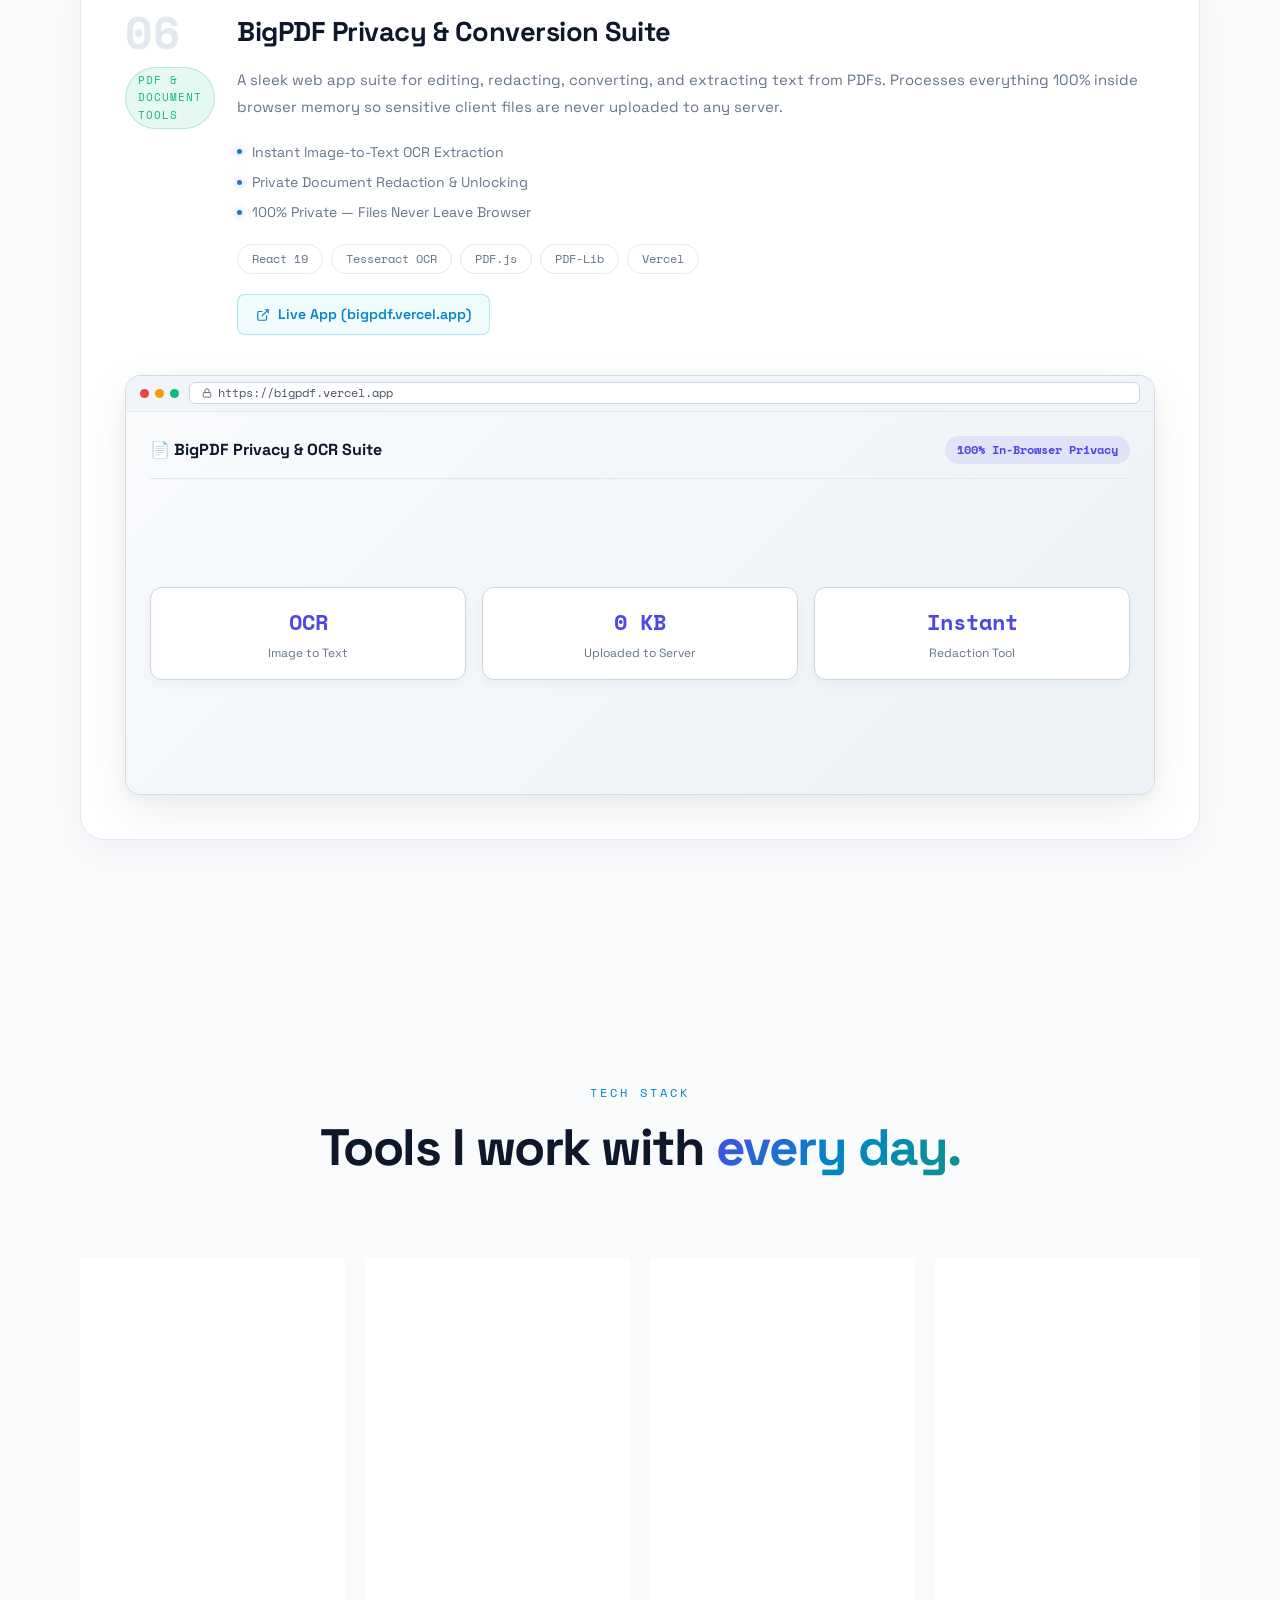
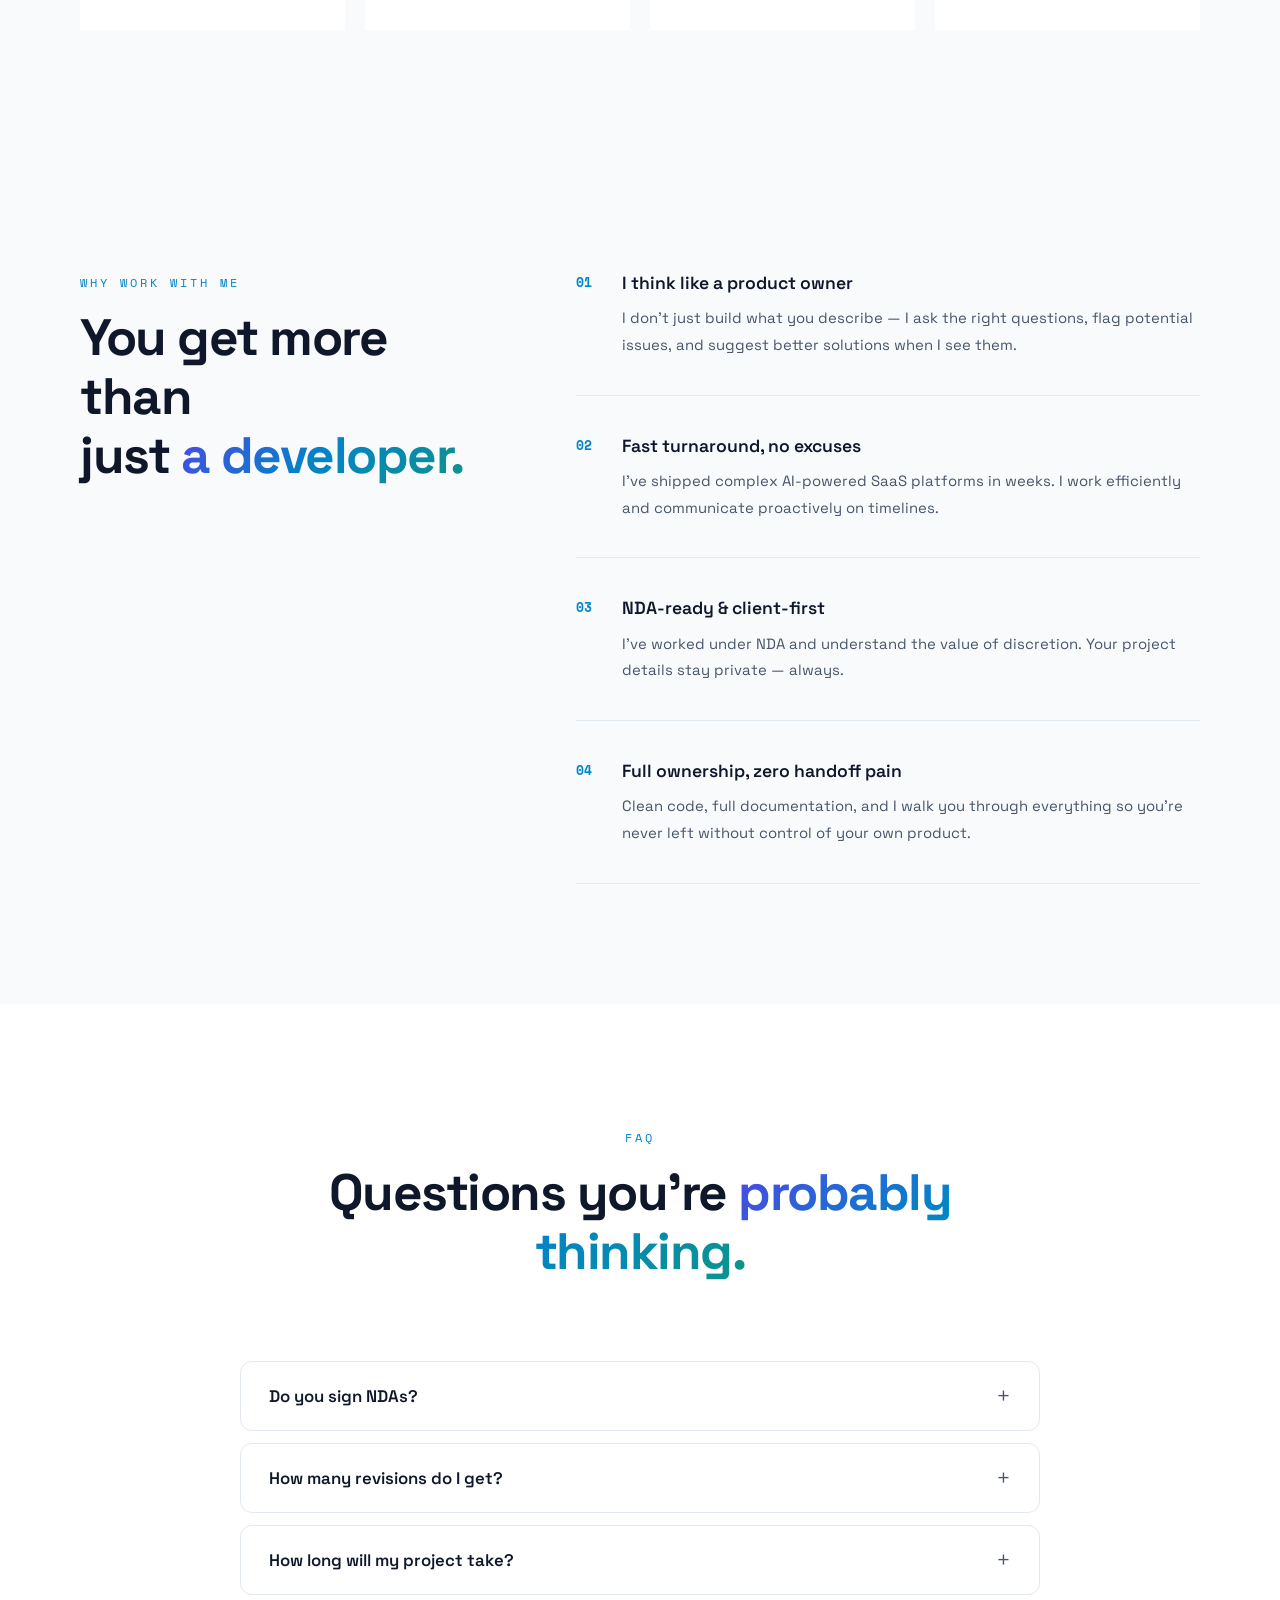
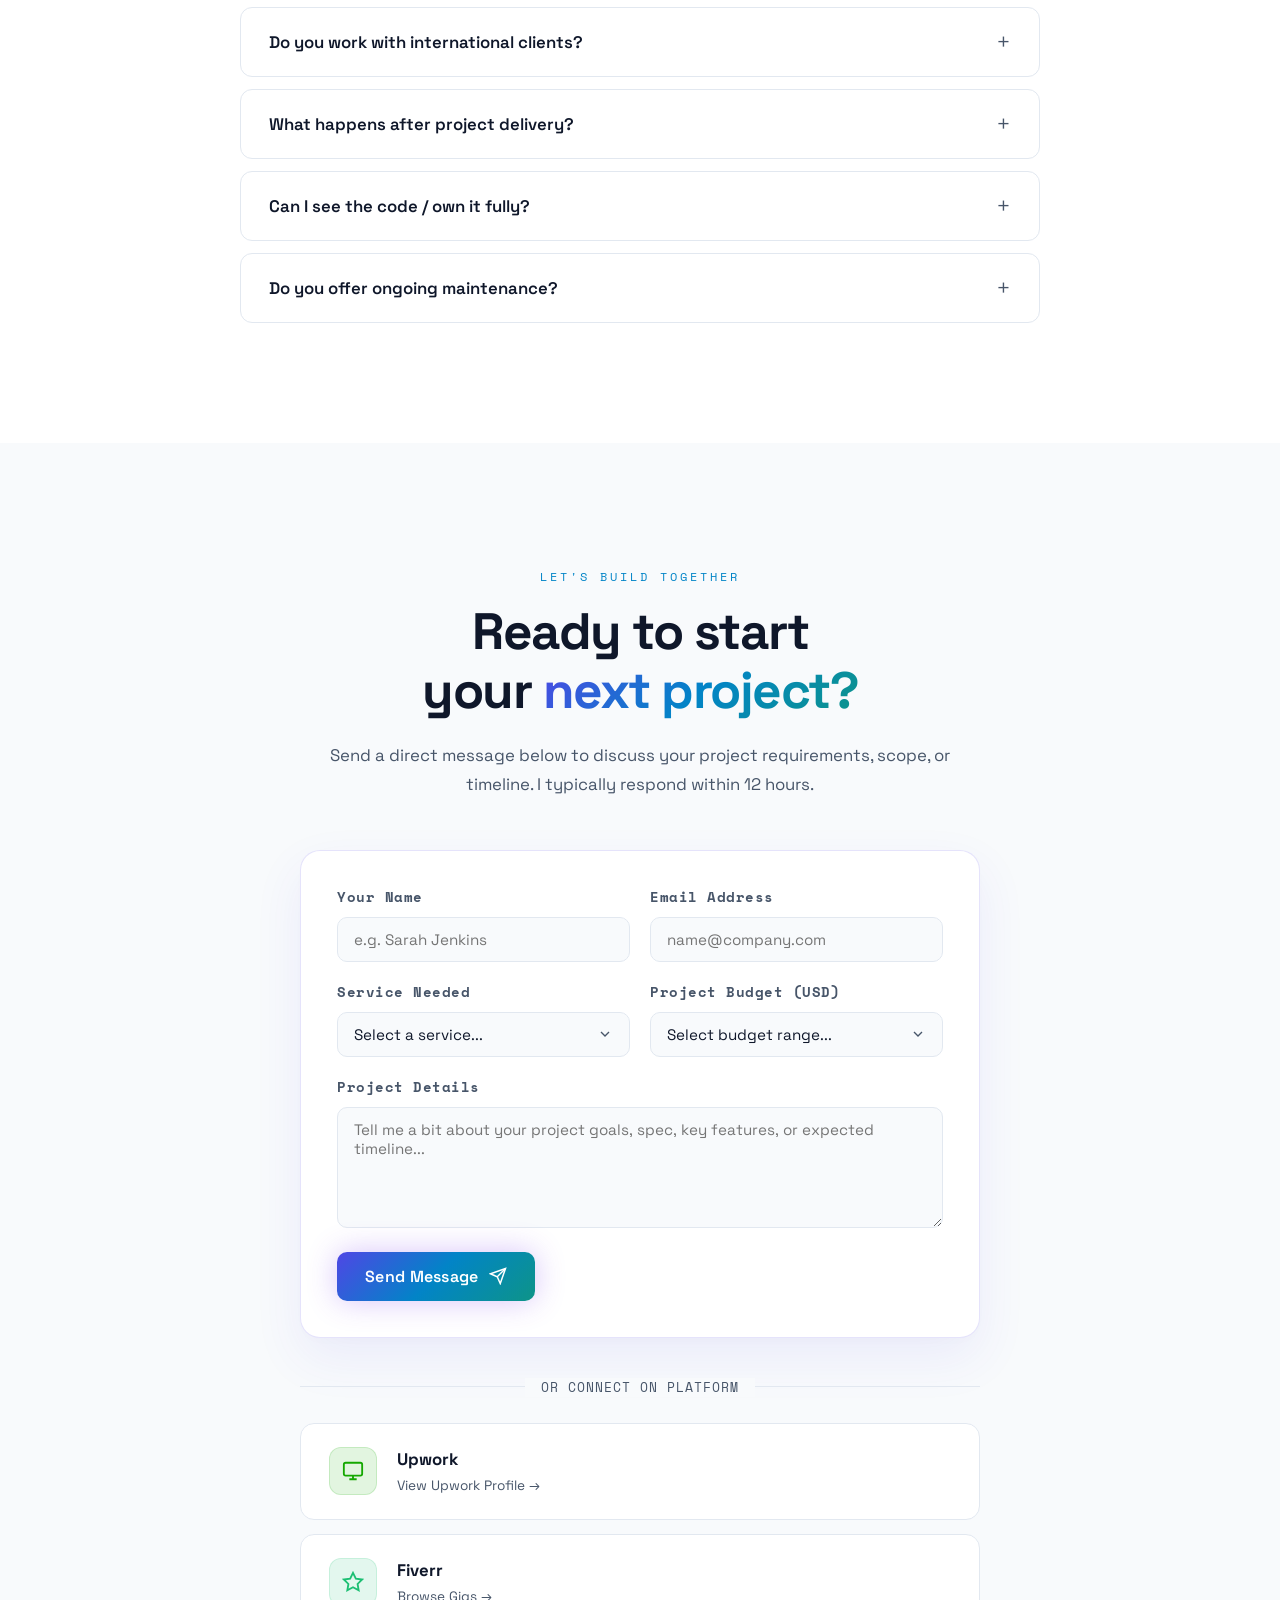
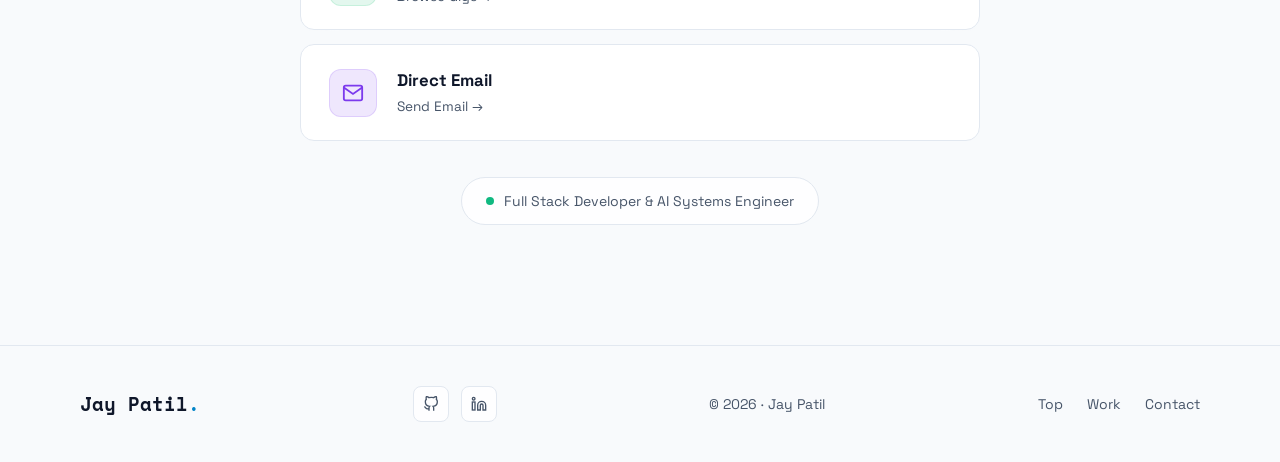
==== commit 64331ded: "Fix CountrySafe URL to countrysafe.vercel.app and add rich app mockup UI fallbacks" ====
--- a/index.html
+++ b/index.html
@@ -408,8 +408,30 @@
                         </div>
                         <div class="browser-body">
                             <iframe src="https://patchmyseo.com" title="PatchMySEO Live Preview" loading="lazy"></iframe>
+                            <div class="browser-mockup-ui">
+                                <div class="mockup-header-bar">
+                                    <div class="mockup-brand">🔍 PatchMySEO Audit Engine</div>
+                                    <span class="mockup-badge">SEO Audit Score 94/100</span>
+                                </div>
+                                <div class="mockup-content-grid">
+                                    <div class="mockup-card-row">
+                                        <div class="mockup-stat-box">
+                                            <div class="mockup-stat-num">94%</div>
+                                            <div class="mockup-stat-lbl">SEO Health</div>
+                                        </div>
+                                        <div class="mockup-stat-box">
+                                            <div class="mockup-stat-num">1,420</div>
+                                            <div class="mockup-stat-lbl">Backlinks</div>
+                                        </div>
+                                        <div class="mockup-stat-box">
+                                            <div class="mockup-stat-num">48</div>
+                                            <div class="mockup-stat-lbl">Ranked Keywords</div>
+                                        </div>
+                                    </div>
+                                </div>
+                            </div>
                             <div class="browser-overlay">
-                                <a href="https://patchmyseo.com" target="_blank" rel="noopener" class="preview-btn">Launch Live Site ↗</a>
+                                <a href="https://patchmyseo.com" target="_blank" rel="noopener" class="preview-btn">Launch Live Site (patchmyseo.com) ↗</a>
                             </div>
                         </div>
                     </div>
@@ -462,8 +484,22 @@
                         </div>
                         <div class="browser-body">
                             <iframe src="https://pingme-bot.xyz" title="Pingmebot Live Preview" loading="lazy"></iframe>
+                            <div class="browser-mockup-ui">
+                                <div class="mockup-header-bar">
+                                    <div class="mockup-brand">🤖 Pingmebot RAG Assistant</div>
+                                    <span class="mockup-badge">Sub-Second AI</span>
+                                </div>
+                                <div class="mockup-content-grid">
+                                    <div class="mockup-chat-bubble user">Summarize agreement.pdf for key terms</div>
+                                    <div class="mockup-chat-bubble bot">
+                                        <strong>✦ Pingmebot AI:</strong><br>
+                                        1. Full 100% intellectual property ownership transfer.<br>
+                                        2. 24/7 automated document search enabled.
+                                    </div>
+                                </div>
+                            </div>
                             <div class="browser-overlay">
-                                <a href="https://pingme-bot.xyz" target="_blank" rel="noopener" class="preview-btn">Launch Live Site ↗</a>
+                                <a href="https://pingme-bot.xyz" target="_blank" rel="noopener" class="preview-btn">Launch Live Site (pingme-bot.xyz) ↗</a>
                             </div>
                         </div>
                     </div>
@@ -516,8 +552,30 @@
                         </div>
                         <div class="browser-body">
                             <iframe src="https://kirayah.xyz" title="Kirayah.xyz Live Preview" loading="lazy"></iframe>
+                            <div class="browser-mockup-ui">
+                                <div class="mockup-header-bar">
+                                    <div class="mockup-brand">🏡 Kirayah Rental Marketplace</div>
+                                    <span class="mockup-badge">Verified Landlords</span>
+                                </div>
+                                <div class="mockup-content-grid">
+                                    <div class="mockup-card-row">
+                                        <div class="mockup-stat-box">
+                                            <div class="mockup-stat-num">500+</div>
+                                            <div class="mockup-stat-lbl">Active Listings</div>
+                                        </div>
+                                        <div class="mockup-stat-box">
+                                            <div class="mockup-stat-num">&lt; 1 hr</div>
+                                            <div class="mockup-stat-lbl">Landlord Reply</div>
+                                        </div>
+                                        <div class="mockup-stat-box">
+                                            <div class="mockup-stat-num">0%</div>
+                                            <div class="mockup-stat-lbl">Brokerage Fee</div>
+                                        </div>
+                                    </div>
+                                </div>
+                            </div>
                             <div class="browser-overlay">
-                                <a href="https://kirayah.xyz" target="_blank" rel="noopener" class="preview-btn">Launch Live Site ↗</a>
+                                <a href="https://kirayah.xyz" target="_blank" rel="noopener" class="preview-btn">Launch Live Site (kirayah.xyz) ↗</a>
                             </div>
                         </div>
                     </div>
@@ -544,7 +602,7 @@
                             <span class="tech-chip">Vercel</span>
                         </div>
                         <div class="project-actions">
-                            <a href="https://country-safe.vercel.app/" target="_blank" rel="noopener"
+                            <a href="https://countrysafe.vercel.app/" target="_blank" rel="noopener"
                                 class="project-link">
                                 <svg width="14" height="14" viewBox="0 0 24 24" fill="none" stroke="currentColor"
                                     stroke-width="2">
@@ -552,7 +610,7 @@
                                     <polyline points="15 3 21 3 21 9" />
                                     <line x1="10" y1="14" x2="21" y2="3" />
                                 </svg>
-                                Live App (country-safe.vercel.app)
+                                Live App (countrysafe.vercel.app)
                             </a>
                         </div>
                     </div>
@@ -565,13 +623,35 @@
                             </div>
                             <div class="browser-url">
                                 <svg width="10" height="10" viewBox="0 0 24 24" fill="none" stroke="currentColor" stroke-width="2"><rect x="3" y="11" width="18" height="11" rx="2" ry="2"/><path d="M7 11V7a5 5 0 0 1 10 0v4"/></svg>
-                                https://country-safe.vercel.app
+                                https://countrysafe.vercel.app
                             </div>
                         </div>
                         <div class="browser-body">
-                            <iframe src="https://country-safe.vercel.app/" title="Country-Safe Live Preview" loading="lazy"></iframe>
+                            <iframe src="https://countrysafe.vercel.app/" title="CountrySafe Live Preview" loading="lazy"></iframe>
+                            <div class="browser-mockup-ui">
+                                <div class="mockup-header-bar">
+                                    <div class="mockup-brand">🌍 CountrySafe Travel Planner</div>
+                                    <span class="mockup-badge">AI Safety Index 88%</span>
+                                </div>
+                                <div class="mockup-content-grid">
+                                    <div class="mockup-card-row">
+                                        <div class="mockup-stat-box">
+                                            <div class="mockup-stat-num">88 / 100</div>
+                                            <div class="mockup-stat-lbl">Safety Score</div>
+                                        </div>
+                                        <div class="mockup-stat-box">
+                                            <div class="mockup-stat-num">7-Day</div>
+                                            <div class="mockup-stat-lbl">Custom Itinerary</div>
+                                        </div>
+                                        <div class="mockup-stat-box">
+                                            <div class="mockup-stat-num">195</div>
+                                            <div class="mockup-stat-lbl">Countries Rated</div>
+                                        </div>
+                                    </div>
+                                </div>
+                            </div>
                             <div class="browser-overlay">
-                                <a href="https://country-safe.vercel.app/" target="_blank" rel="noopener" class="preview-btn">Launch Live Site ↗</a>
+                                <a href="https://countrysafe.vercel.app/" target="_blank" rel="noopener" class="preview-btn">Launch Live Site (countrysafe.vercel.app) ↗</a>
                             </div>
                         </div>
                     </div>
@@ -674,8 +754,30 @@
                         </div>
                         <div class="browser-body">
                             <iframe src="https://bigpdf.vercel.app/" title="BigPDF Live Preview" loading="lazy"></iframe>
+                            <div class="browser-mockup-ui">
+                                <div class="mockup-header-bar">
+                                    <div class="mockup-brand">📄 BigPDF Privacy &amp; OCR Suite</div>
+                                    <span class="mockup-badge">100% In-Browser Privacy</span>
+                                </div>
+                                <div class="mockup-content-grid">
+                                    <div class="mockup-card-row">
+                                        <div class="mockup-stat-box">
+                                            <div class="mockup-stat-num">OCR</div>
+                                            <div class="mockup-stat-lbl">Image to Text</div>
+                                        </div>
+                                        <div class="mockup-stat-box">
+                                            <div class="mockup-stat-num">0 KB</div>
+                                            <div class="mockup-stat-lbl">Uploaded to Server</div>
+                                        </div>
+                                        <div class="mockup-stat-box">
+                                            <div class="mockup-stat-num">Instant</div>
+                                            <div class="mockup-stat-lbl">Redaction Tool</div>
+                                        </div>
+                                    </div>
+                                </div>
+                            </div>
                             <div class="browser-overlay">
-                                <a href="https://bigpdf.vercel.app/" target="_blank" rel="noopener" class="preview-btn">Launch Live Site ↗</a>
+                                <a href="https://bigpdf.vercel.app/" target="_blank" rel="noopener" class="preview-btn">Launch Live Site (bigpdf.vercel.app) ↗</a>
                             </div>
                         </div>
                     </div>
--- a/style.css
+++ b/style.css
@@ -914,18 +914,22 @@
 .projects-list {
     display: flex;
     flex-direction: column;
-    gap: 24px;
+    gap: 48px;
 }
 
 .project-item {
     display: grid;
-    grid-template-columns: 80px 1fr 360px;
+    grid-template-columns: 80px 1fr;
+    grid-template-areas:
+        "meta body"
+        "frame frame";
     gap: 32px;
-    align-items: center;
-    padding: 36px;
-    border-radius: 20px;
+    align-items: start;
+    padding: 44px;
+    border-radius: 24px;
     border: 1px solid var(--border);
-    background: var(--surface);
+    background: #ffffff;
+    box-shadow: 0 12px 40px rgba(15, 23, 42, 0.04);
     transition: all 0.5s cubic-bezier(0.4, 0, 0.2, 1);
     position: relative;
     overflow: hidden;
@@ -956,6 +960,7 @@
 }
 
 .project-meta {
+    grid-area: meta;
     display: flex;
     flex-direction: column;
     gap: 12px;
@@ -983,6 +988,7 @@
 }
 
 .project-body {
+    grid-area: body;
     flex: 1;
 }
 
@@ -1054,47 +1060,49 @@
 }
 
 /* ============================================
-   HOSTED PROJECT BROWSER PREVIEW FRAME
+   HOSTED PROJECT BROWSER PREVIEW FRAME (SPACIOUS FULL-WIDTH)
 ============================================ */
 .project-browser-frame {
-    width: 360px;
-    height: 230px;
-    border-radius: 12px;
+    grid-area: frame;
+    width: 100%;
+    height: 420px;
+    border-radius: 16px;
     border: 1px solid rgba(203, 213, 225, 0.85);
     background: #ffffff;
-    box-shadow: 0 10px 30px rgba(15, 23, 42, 0.06), 0 2px 8px rgba(0, 0, 0, 0.03);
+    box-shadow: 0 16px 45px rgba(15, 23, 42, 0.08), 0 4px 12px rgba(0, 0, 0, 0.03);
     display: flex;
     flex-direction: column;
     overflow: hidden;
     transition: all 0.4s ease;
     position: relative;
+    margin-top: 8px;
 }
 
 .project-item:hover .project-browser-frame {
     transform: translateY(-4px);
-    box-shadow: 0 20px 45px rgba(79, 70, 229, 0.15), 0 4px 12px rgba(0, 0, 0, 0.05);
+    box-shadow: 0 25px 60px rgba(79, 70, 229, 0.16), 0 4px 15px rgba(0, 0, 0, 0.04);
     border-color: rgba(79, 70, 229, 0.35);
 }
 
 .browser-header {
-    height: 30px;
+    height: 36px;
     background: #f1f5f9;
     border-bottom: 1px solid #e2e8f0;
     display: flex;
     align-items: center;
-    padding: 0 10px;
-    gap: 8px;
+    padding: 0 14px;
+    gap: 10px;
     flex-shrink: 0;
 }
 
 .browser-dots {
     display: flex;
-    gap: 5px;
+    gap: 6px;
 }
 
 .browser-dots .dot {
-    width: 7px;
-    height: 7px;
+    width: 9px;
+    height: 9px;
     border-radius: 50%;
 }
 .browser-dots .dot.red { background: #ef4444; }
@@ -1105,15 +1113,15 @@
     flex: 1;
     background: #ffffff;
     border: 1px solid #cbd5e1;
-    border-radius: 5px;
-    height: 18px;
-    display: flex;
-    align-items: center;
-    padding: 0 8px;
+    border-radius: 6px;
+    height: 22px;
+    display: flex;
+    align-items: center;
+    padding: 0 12px;
     font-family: var(--mono);
-    font-size: 0.65rem;
+    font-size: 0.72rem;
     color: var(--text-muted);
-    gap: 5px;
+    gap: 6px;
     white-space: nowrap;
     overflow: hidden;
     text-overflow: ellipsis;
@@ -1123,24 +1131,120 @@
     flex: 1;
     position: relative;
     width: 100%;
-    height: calc(100% - 30px);
+    height: calc(100% - 36px);
     background: #f8fafc;
     overflow: hidden;
 }
 
 .browser-body iframe {
-    width: 120%;
-    height: 120%;
+    position: relative;
+    z-index: 2;
+    width: 100%;
+    height: 100%;
     border: none;
     pointer-events: none;
-    transform: scale(0.833);
-    transform-origin: top left;
+    transform: scale(1);
+    background: transparent;
+}
+
+/* Fallback Mockup UI (renders behind iframe if iframe is blocked by X-Frame-Options) */
+.browser-mockup-ui {
+    position: absolute;
+    inset: 0;
+    z-index: 1;
+    background: linear-gradient(135deg, #f8fafc 0%, #edf2f7 100%);
+    display: flex;
+    flex-direction: column;
+    padding: 24px;
+    gap: 18px;
+}
+
+.mockup-header-bar {
+    display: flex;
+    align-items: center;
+    justify-content: space-between;
+    padding-bottom: 14px;
+    border-bottom: 1px solid #e2e8f0;
+}
+
+.mockup-brand {
+    font-size: 1rem;
+    font-weight: 700;
+    color: #0f172a;
+}
+
+.mockup-badge {
+    font-family: var(--mono);
+    font-size: 0.72rem;
+    padding: 5px 12px;
+    border-radius: 100px;
+    background: rgba(79, 70, 229, 0.1);
+    color: #4f46e5;
+    font-weight: 600;
+}
+
+.mockup-content-grid {
+    display: flex;
+    flex-direction: column;
+    gap: 16px;
+    flex: 1;
+    justify-content: center;
+}
+
+.mockup-card-row {
+    display: grid;
+    grid-template-columns: repeat(3, 1fr);
+    gap: 16px;
+}
+
+.mockup-stat-box {
     background: #ffffff;
+    border: 1px solid #cbd5e1;
+    border-radius: 12px;
+    padding: 16px 12px;
+    text-align: center;
+    box-shadow: 0 4px 12px rgba(15, 23, 42, 0.04);
+}
+
+.mockup-stat-num {
+    font-size: 1.4rem;
+    font-weight: 700;
+    color: #4f46e5;
+    font-family: var(--mono);
+}
+
+.mockup-stat-lbl {
+    font-size: 0.75rem;
+    color: #64748b;
+    margin-top: 4px;
+}
+
+.mockup-chat-bubble {
+    padding: 14px 18px;
+    border-radius: 14px;
+    font-size: 0.88rem;
+    line-height: 1.6;
+    max-width: 80%;
+}
+
+.mockup-chat-bubble.user {
+    background: #4f46e5;
+    color: #ffffff;
+    align-self: flex-end;
+}
+
+.mockup-chat-bubble.bot {
+    background: #ffffff;
+    border: 1px solid #cbd5e1;
+    color: #1e293b;
+    align-self: flex-start;
+    box-shadow: 0 4px 12px rgba(15, 23, 42, 0.04);
 }
 
 .browser-overlay {
     position: absolute;
     inset: 0;
+    z-index: 10;
     background: rgba(15, 23, 42, 0.45);
     backdrop-filter: blur(3px);
     display: flex;
@@ -1801,8 +1905,16 @@
 
     .project-item {
         grid-template-columns: 1fr;
+        grid-template-areas:
+            "meta"
+            "body"
+            "frame";
         gap: 20px;
         padding: 28px 24px;
+    }
+
+    .project-browser-frame {
+        height: 280px;
     }
 
     .project-meta {
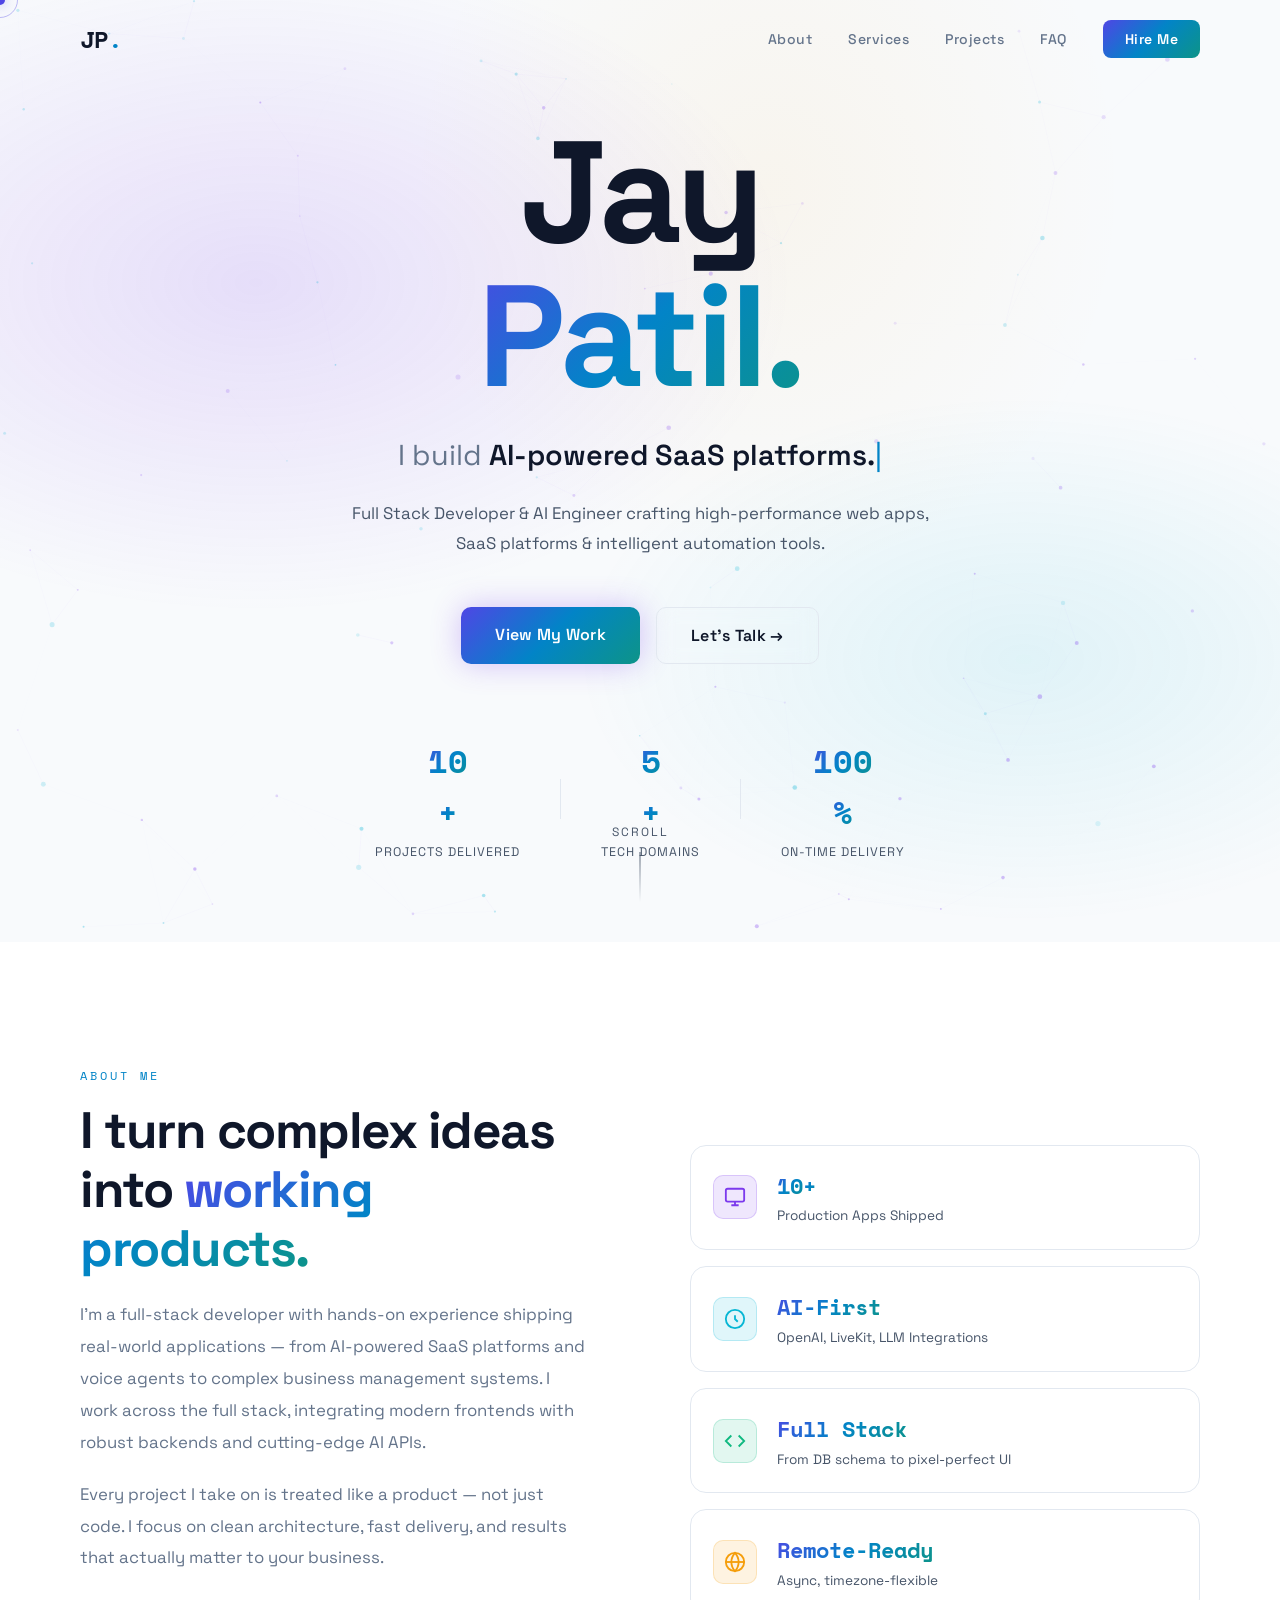
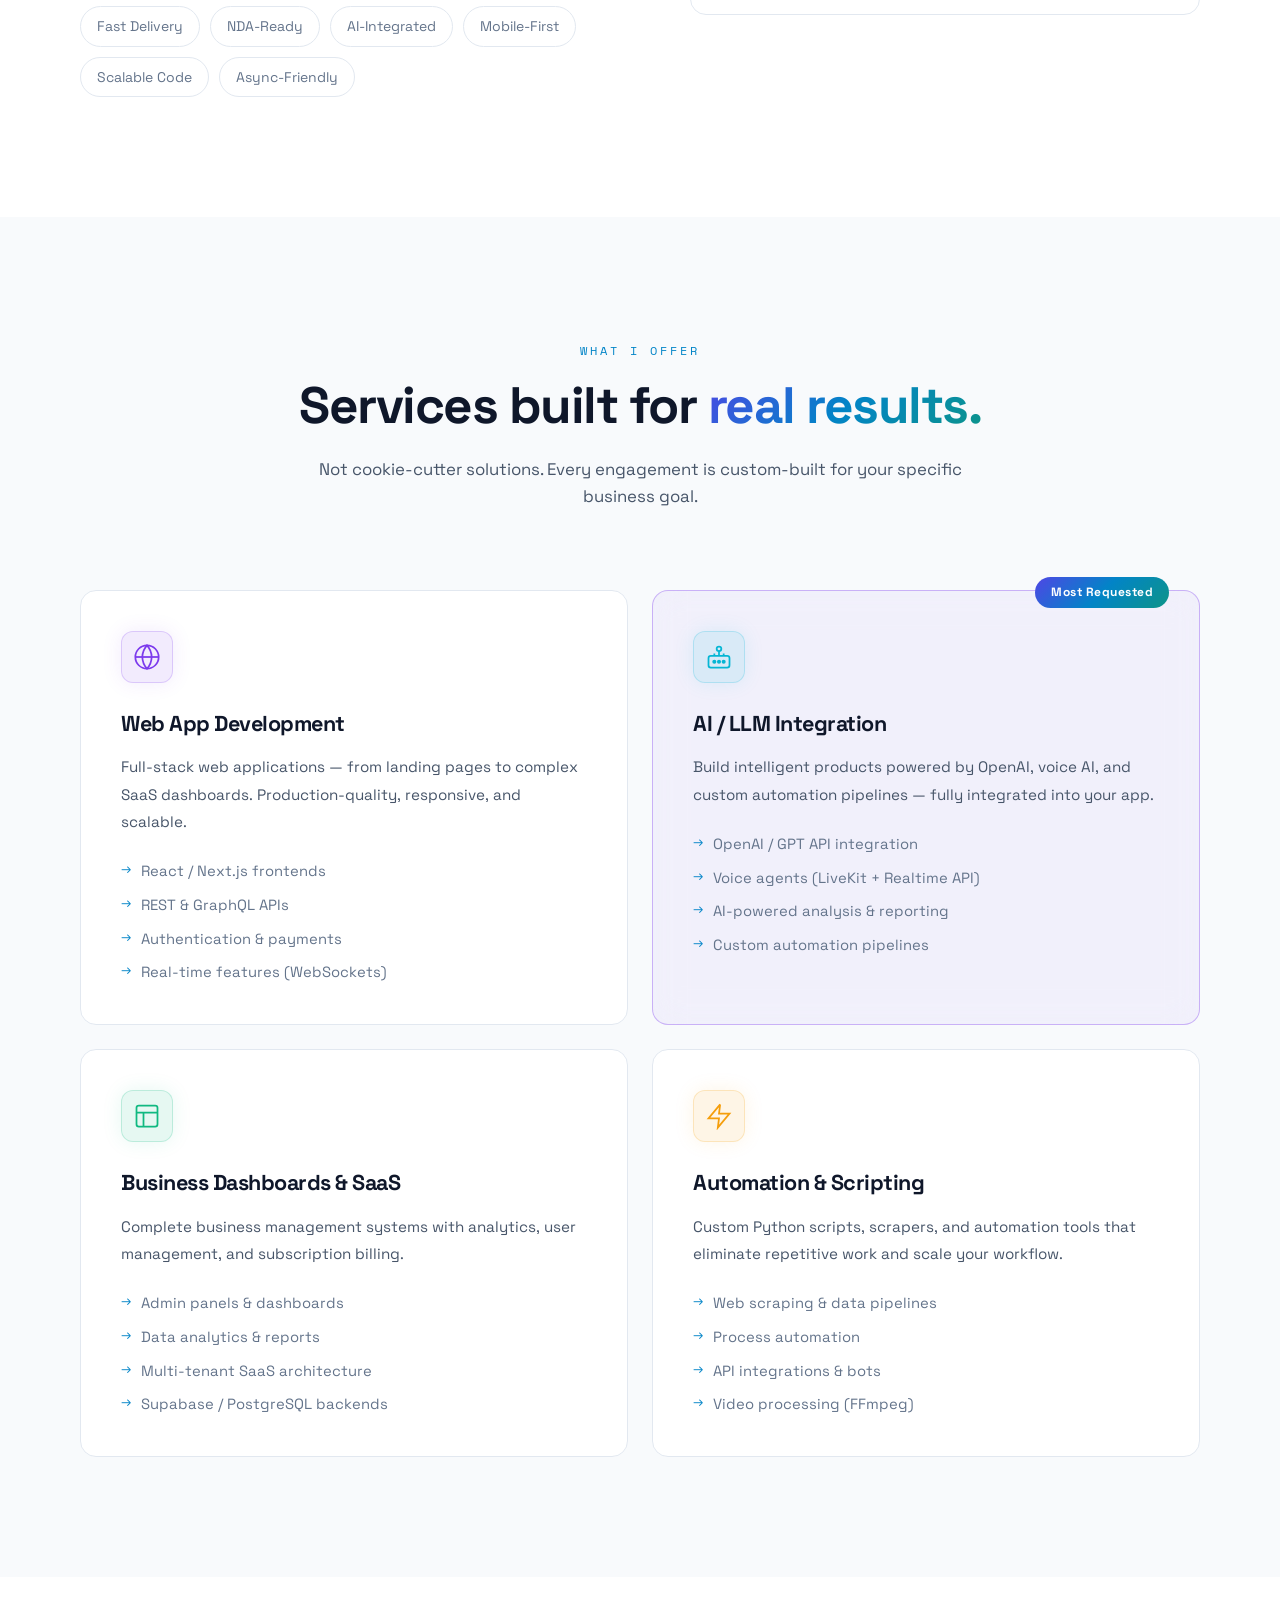
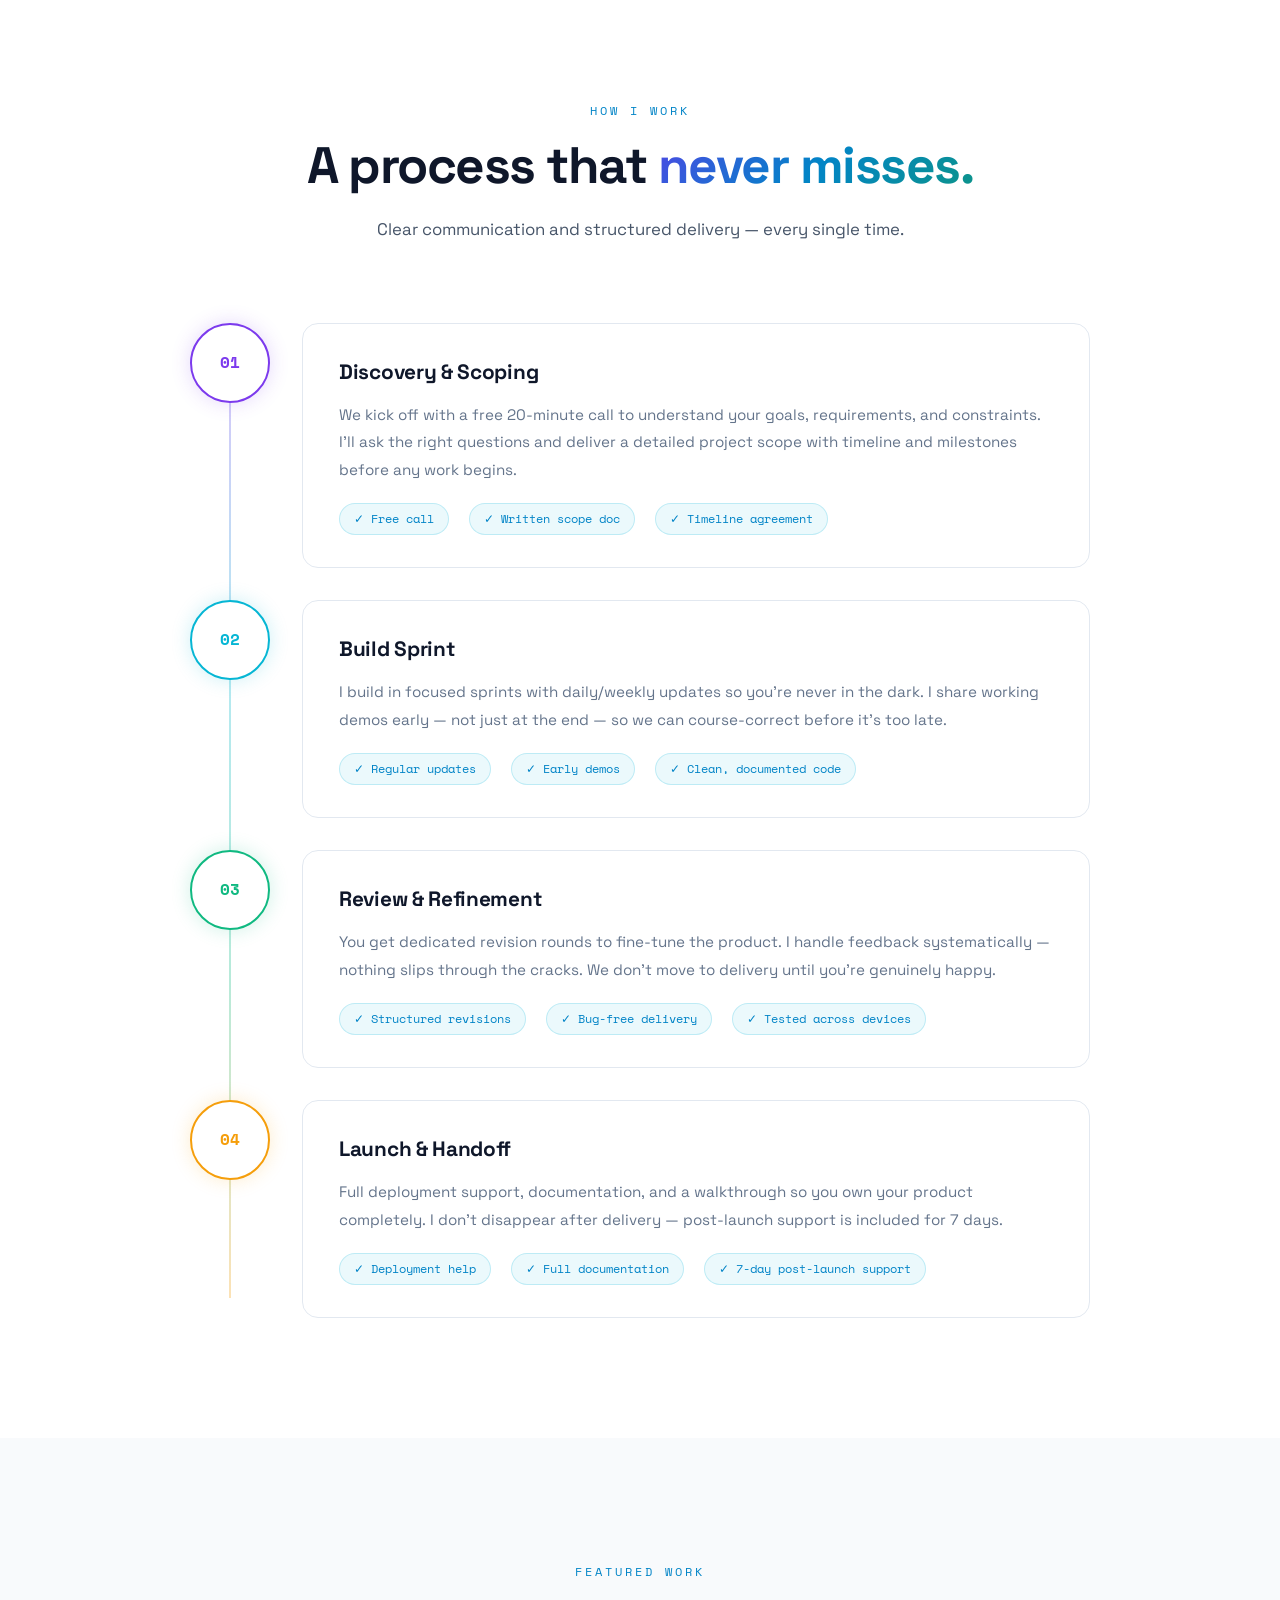
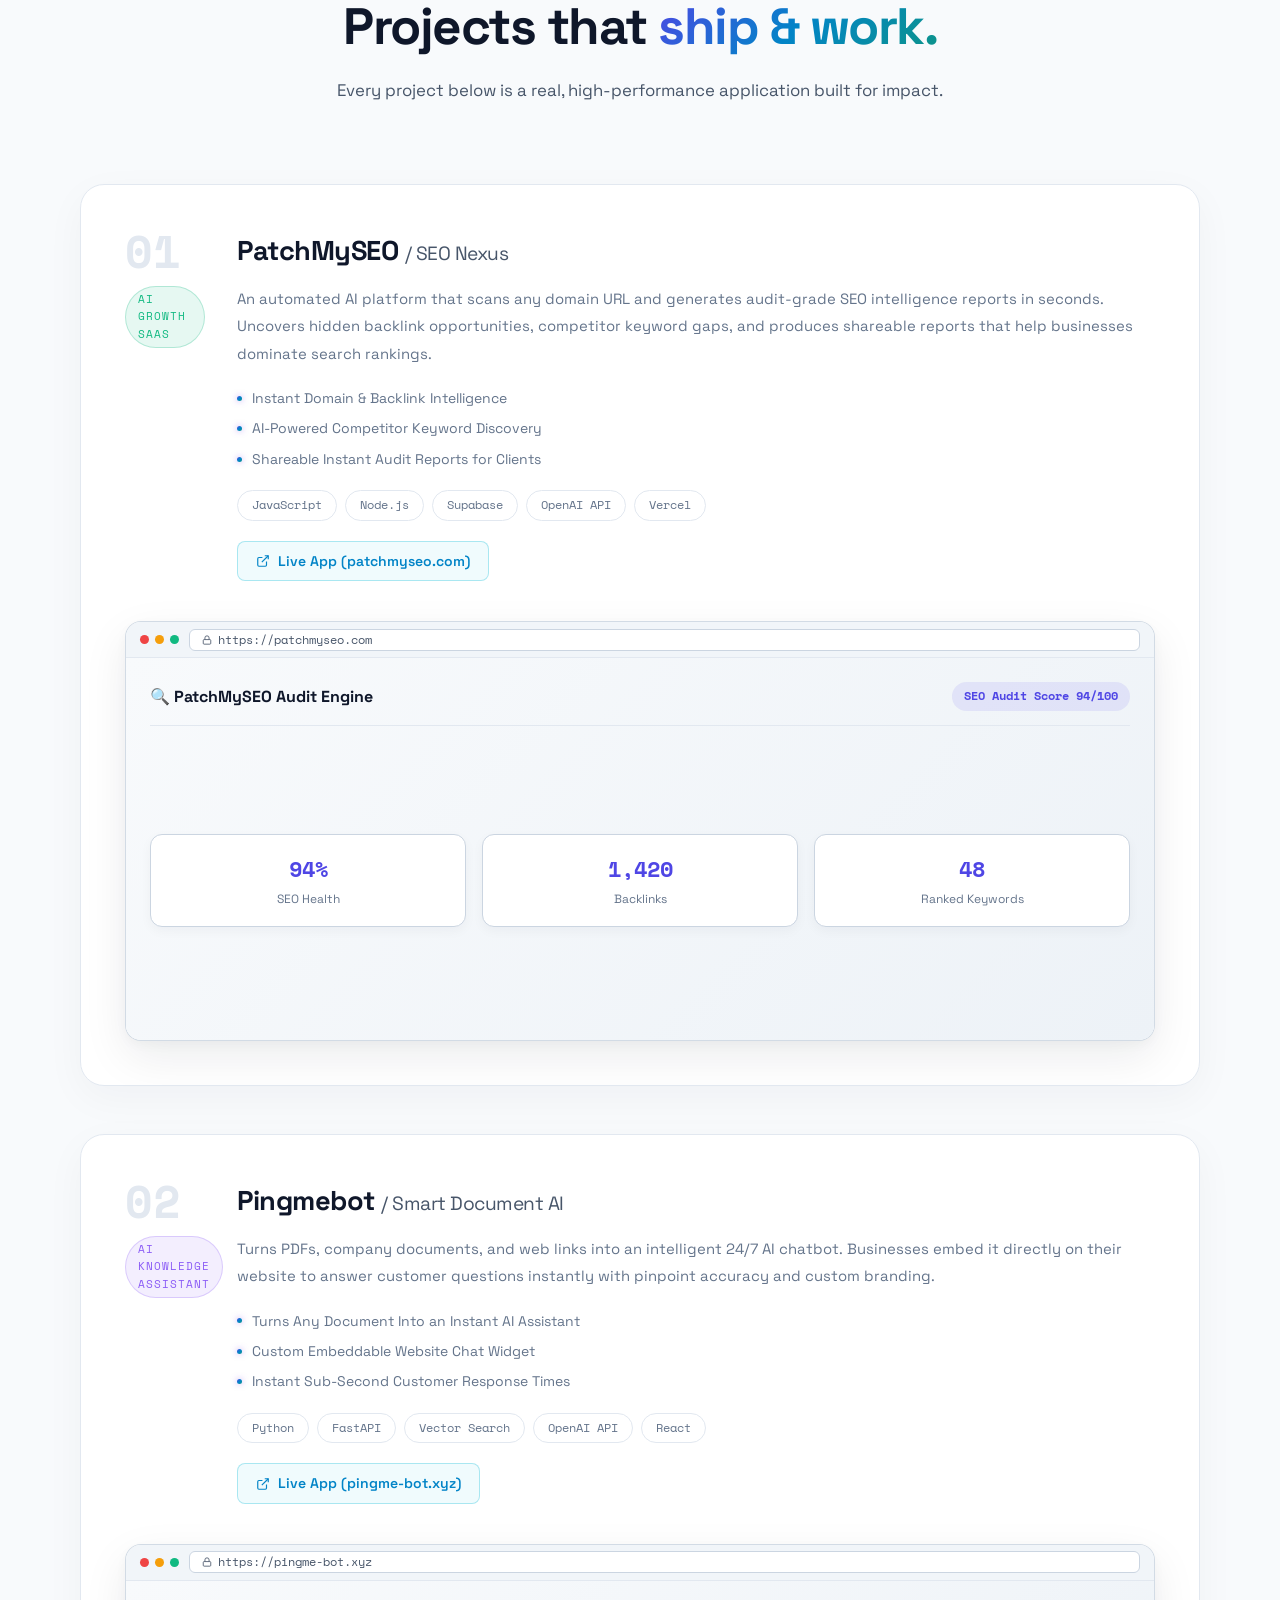
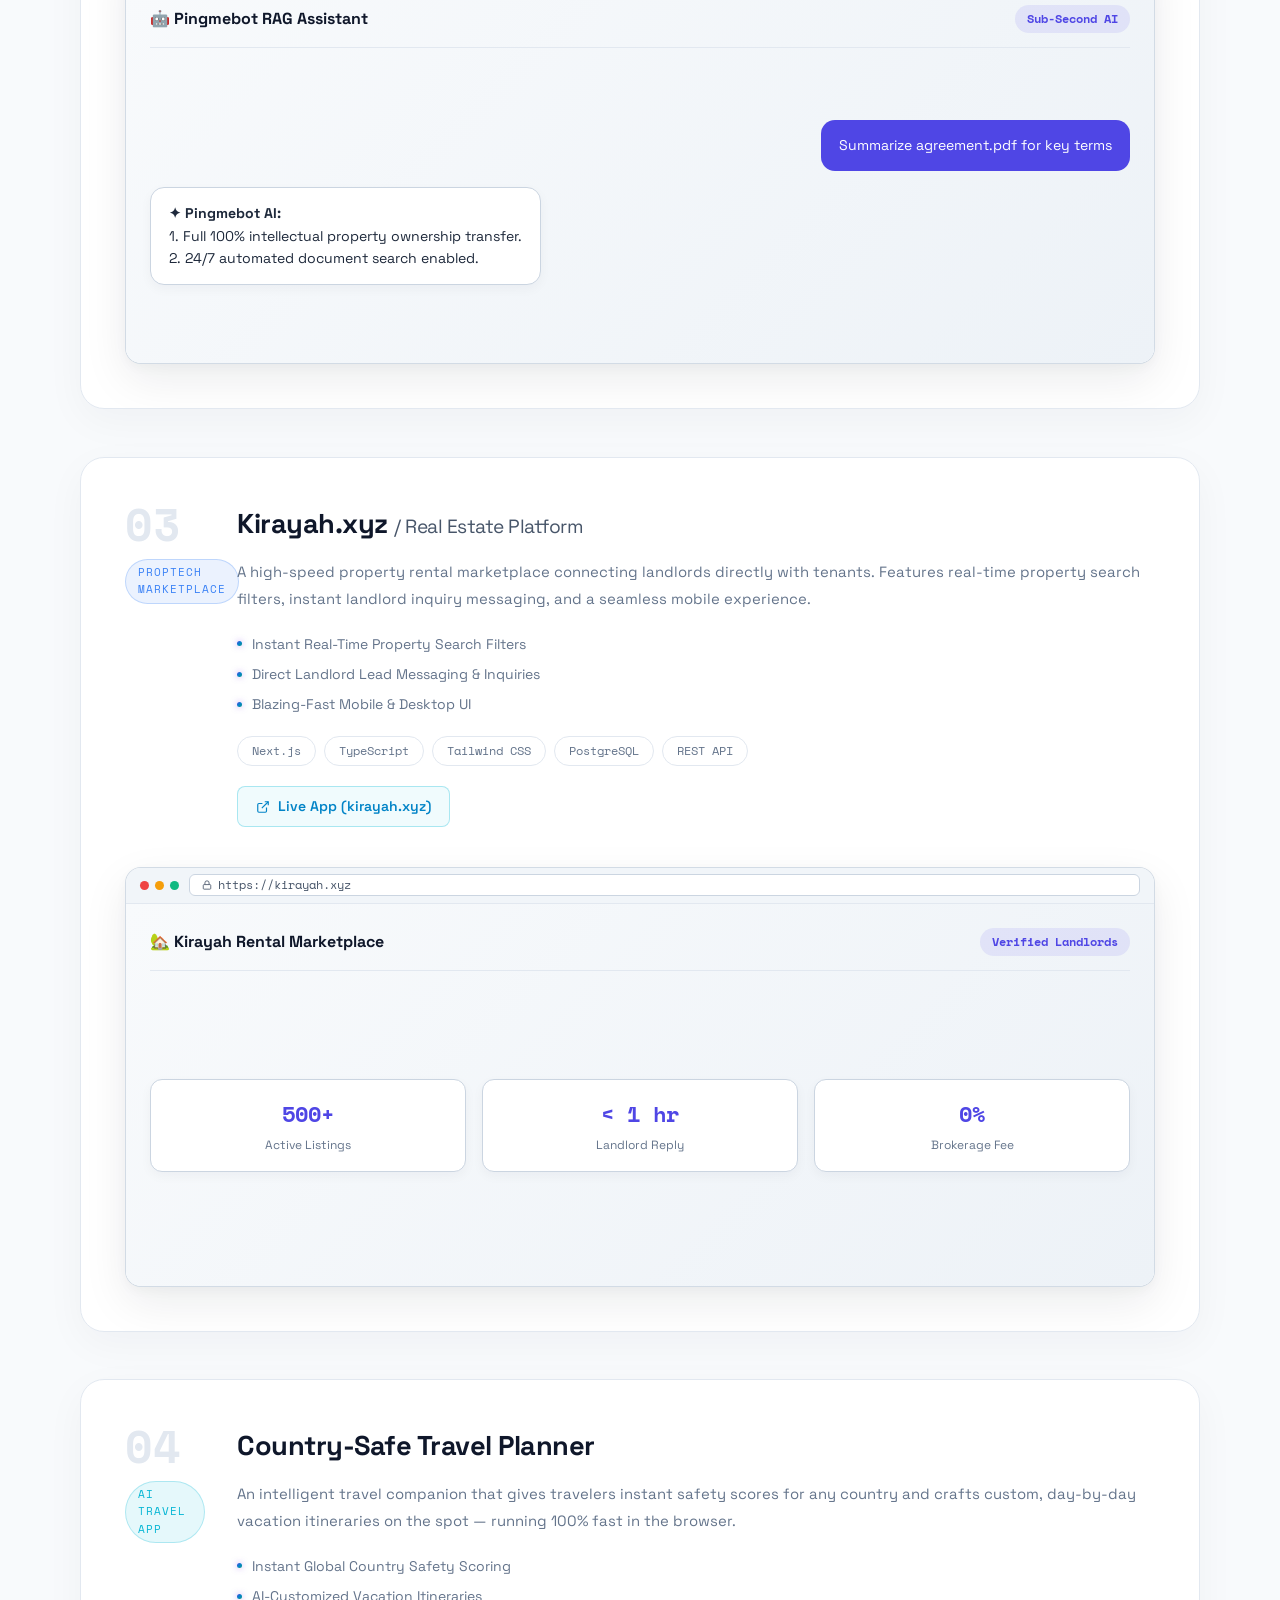
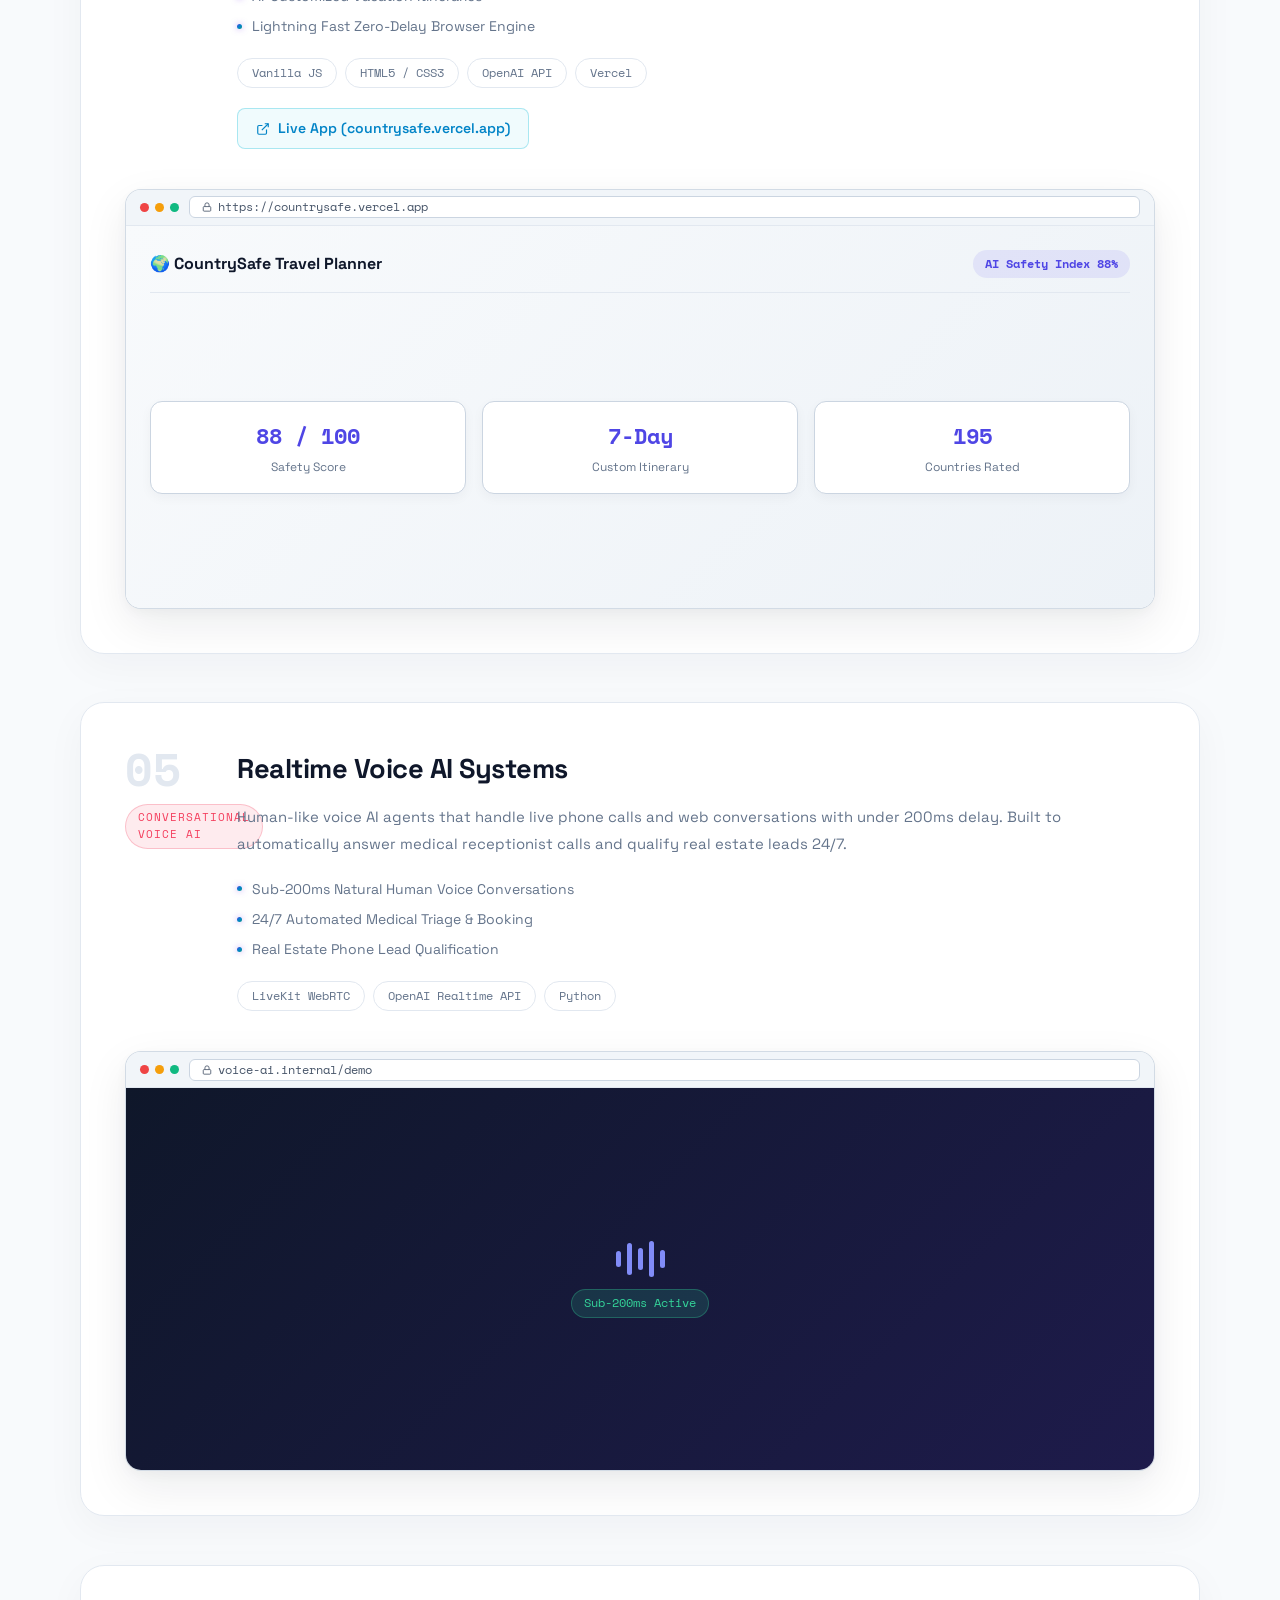
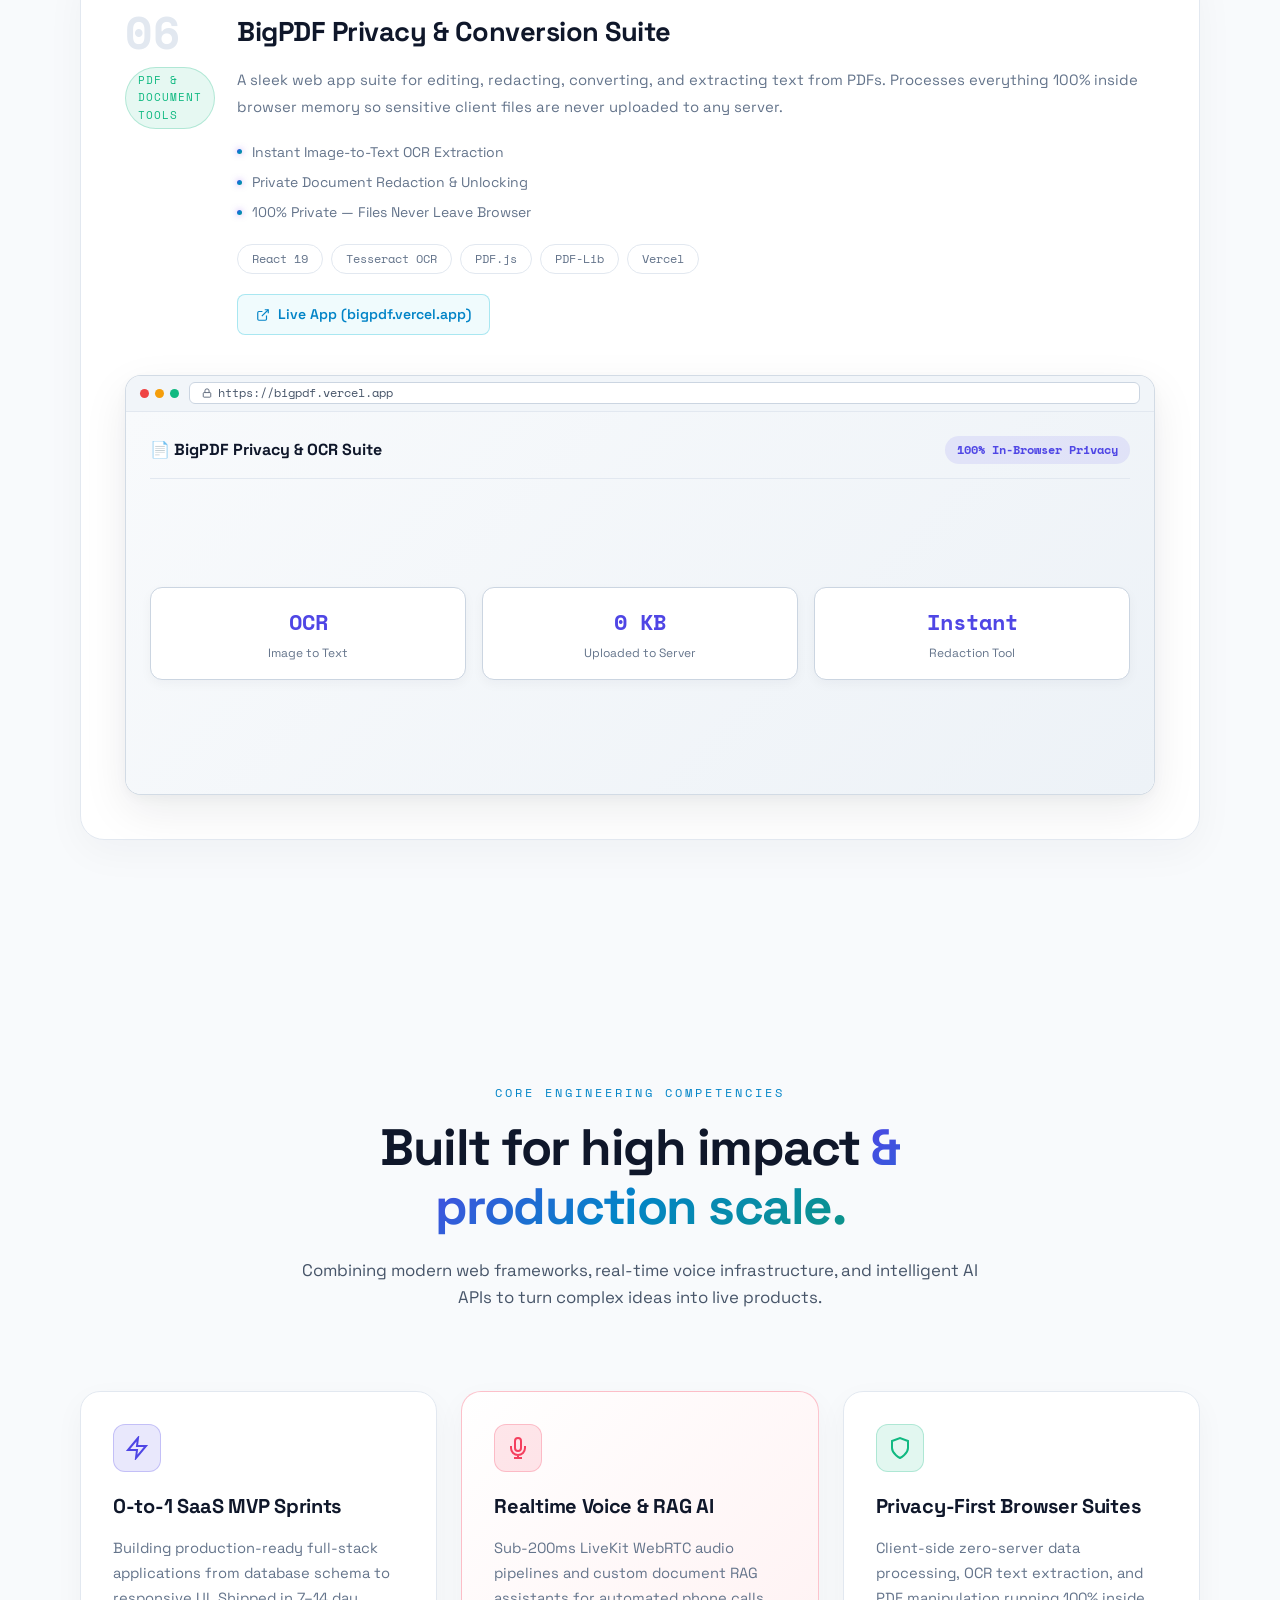
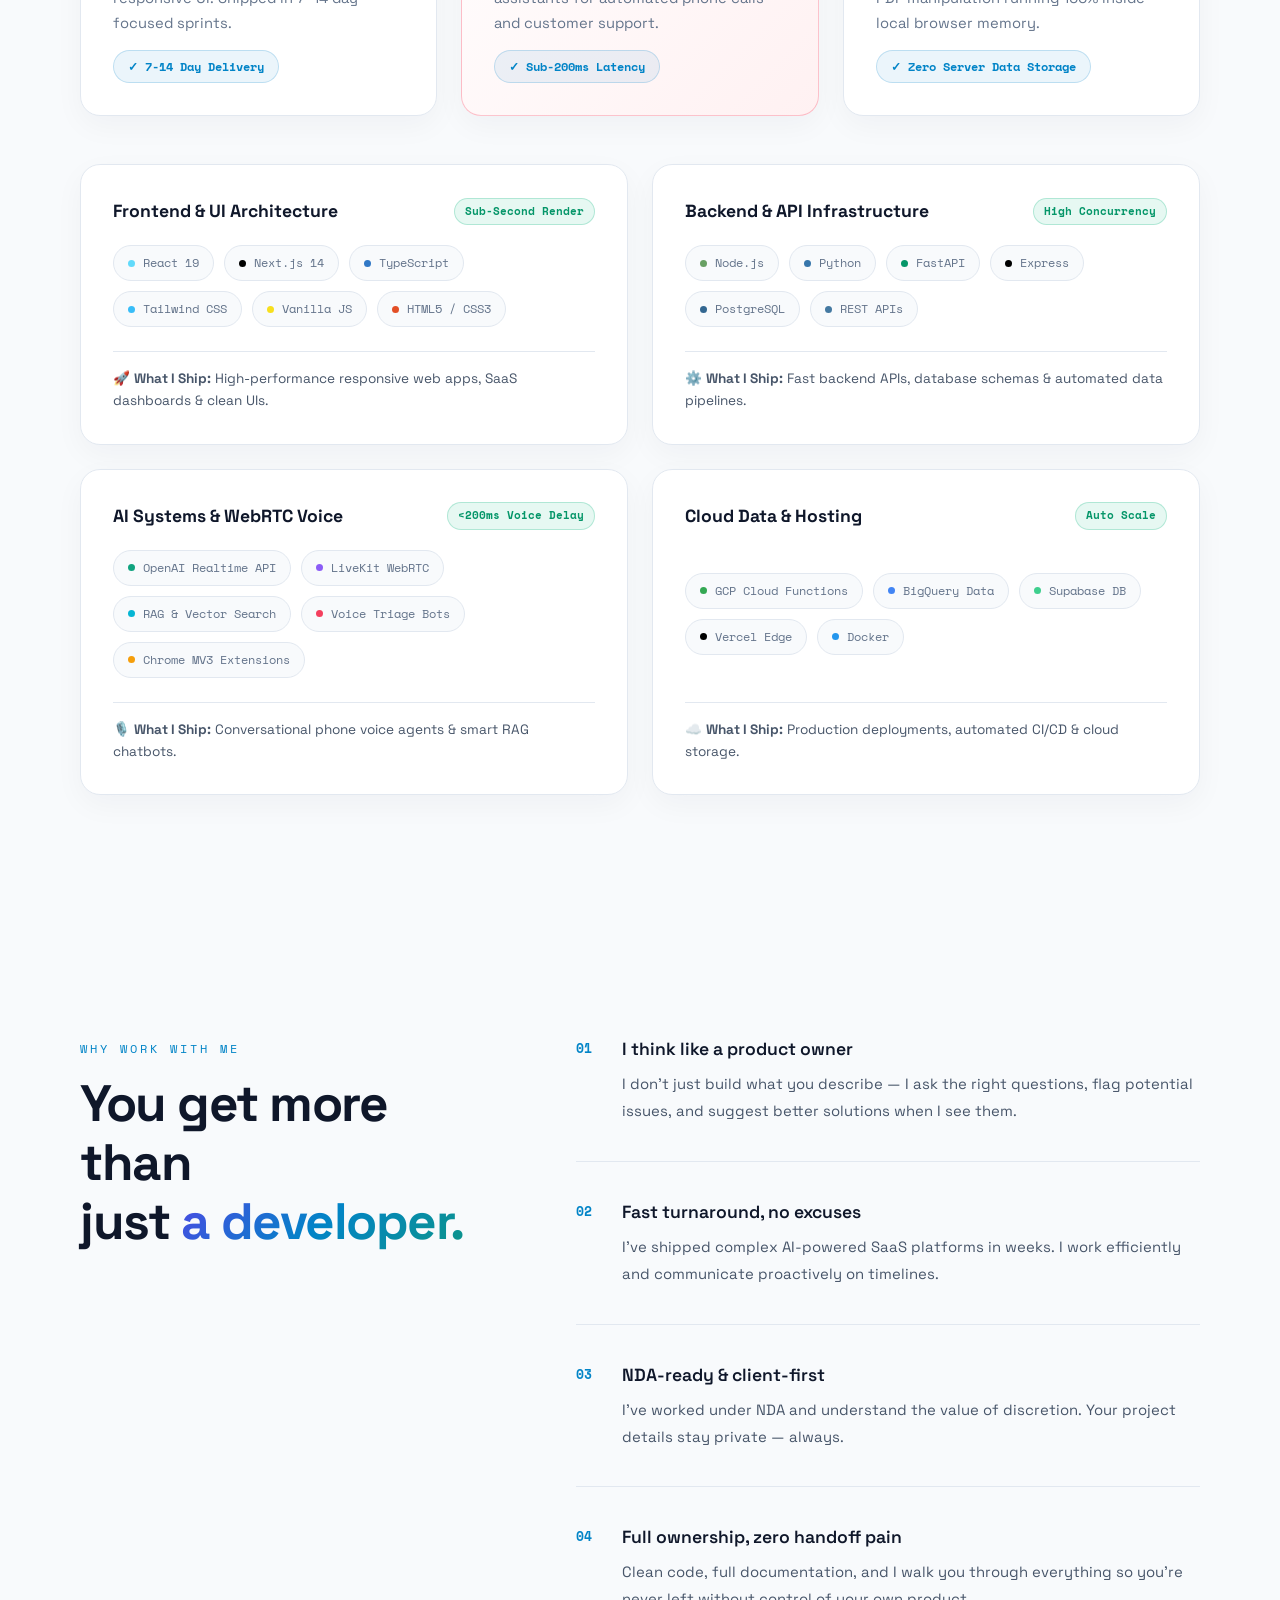
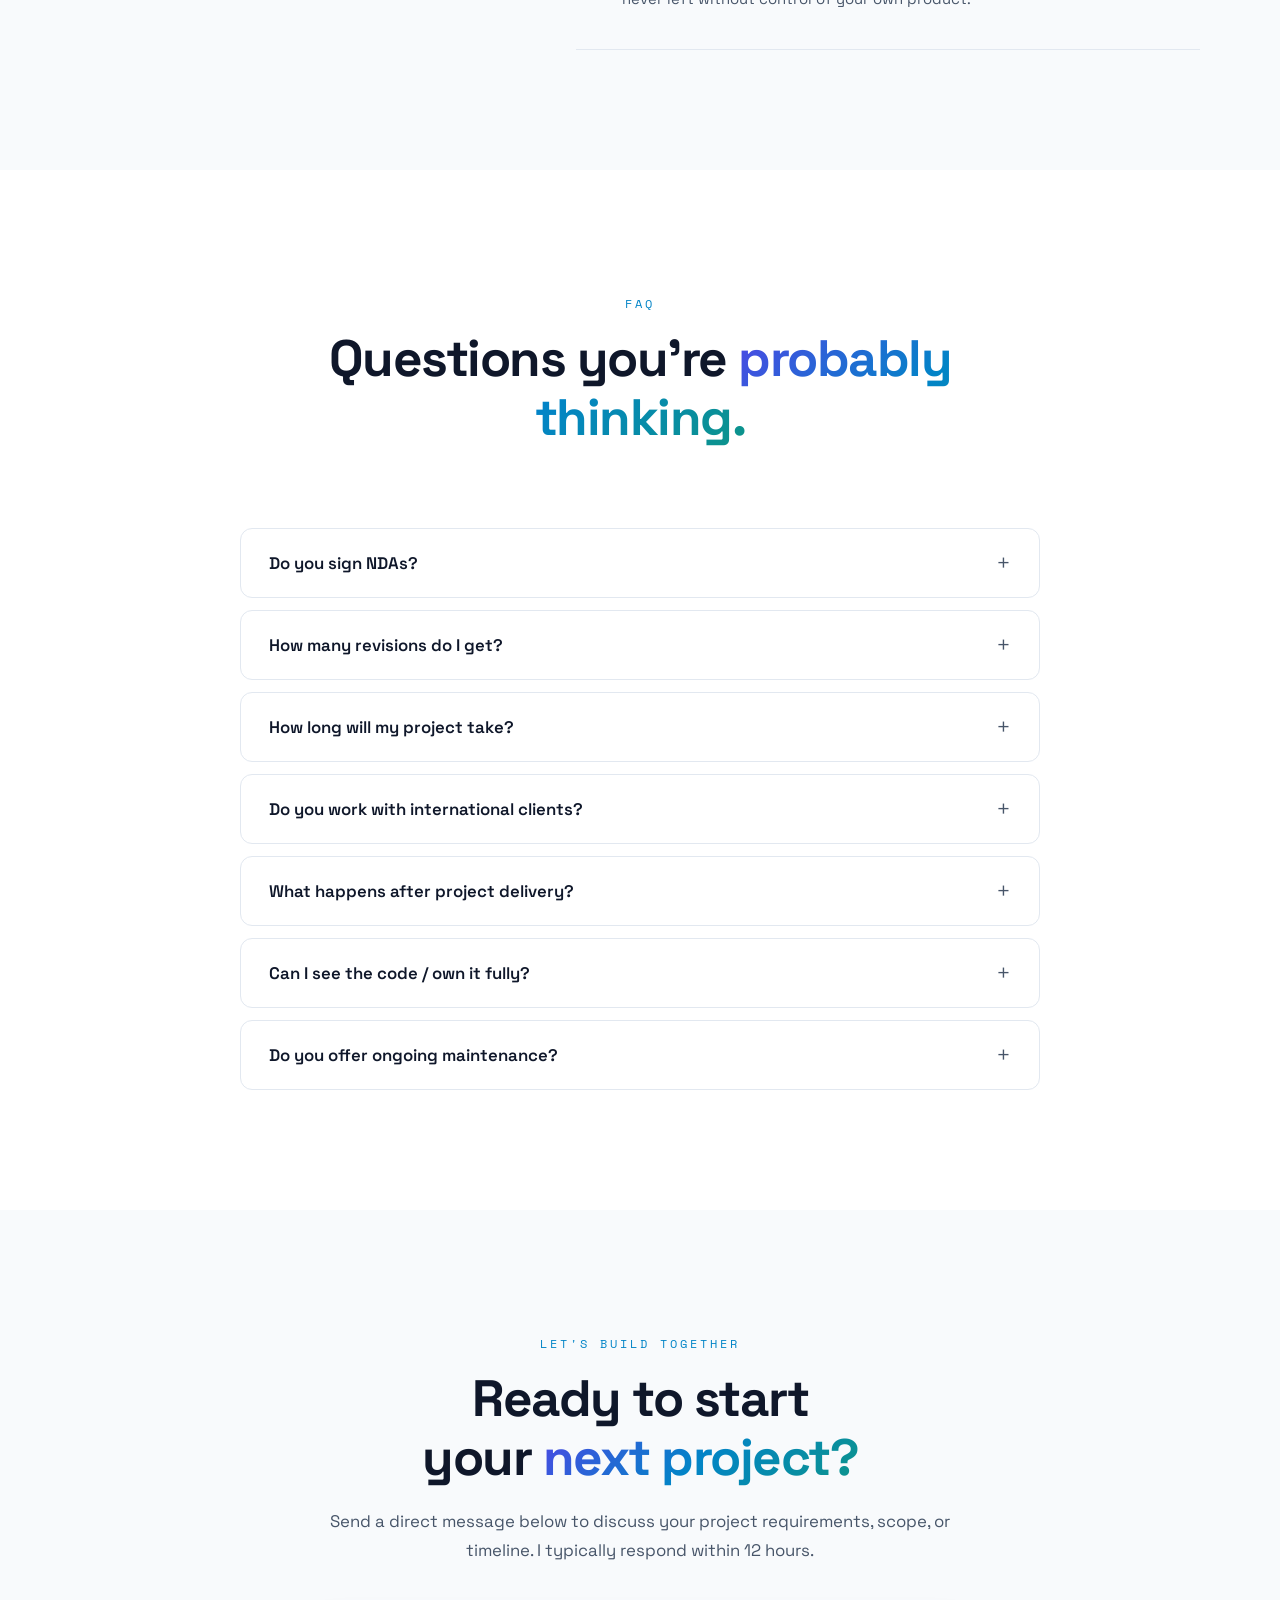
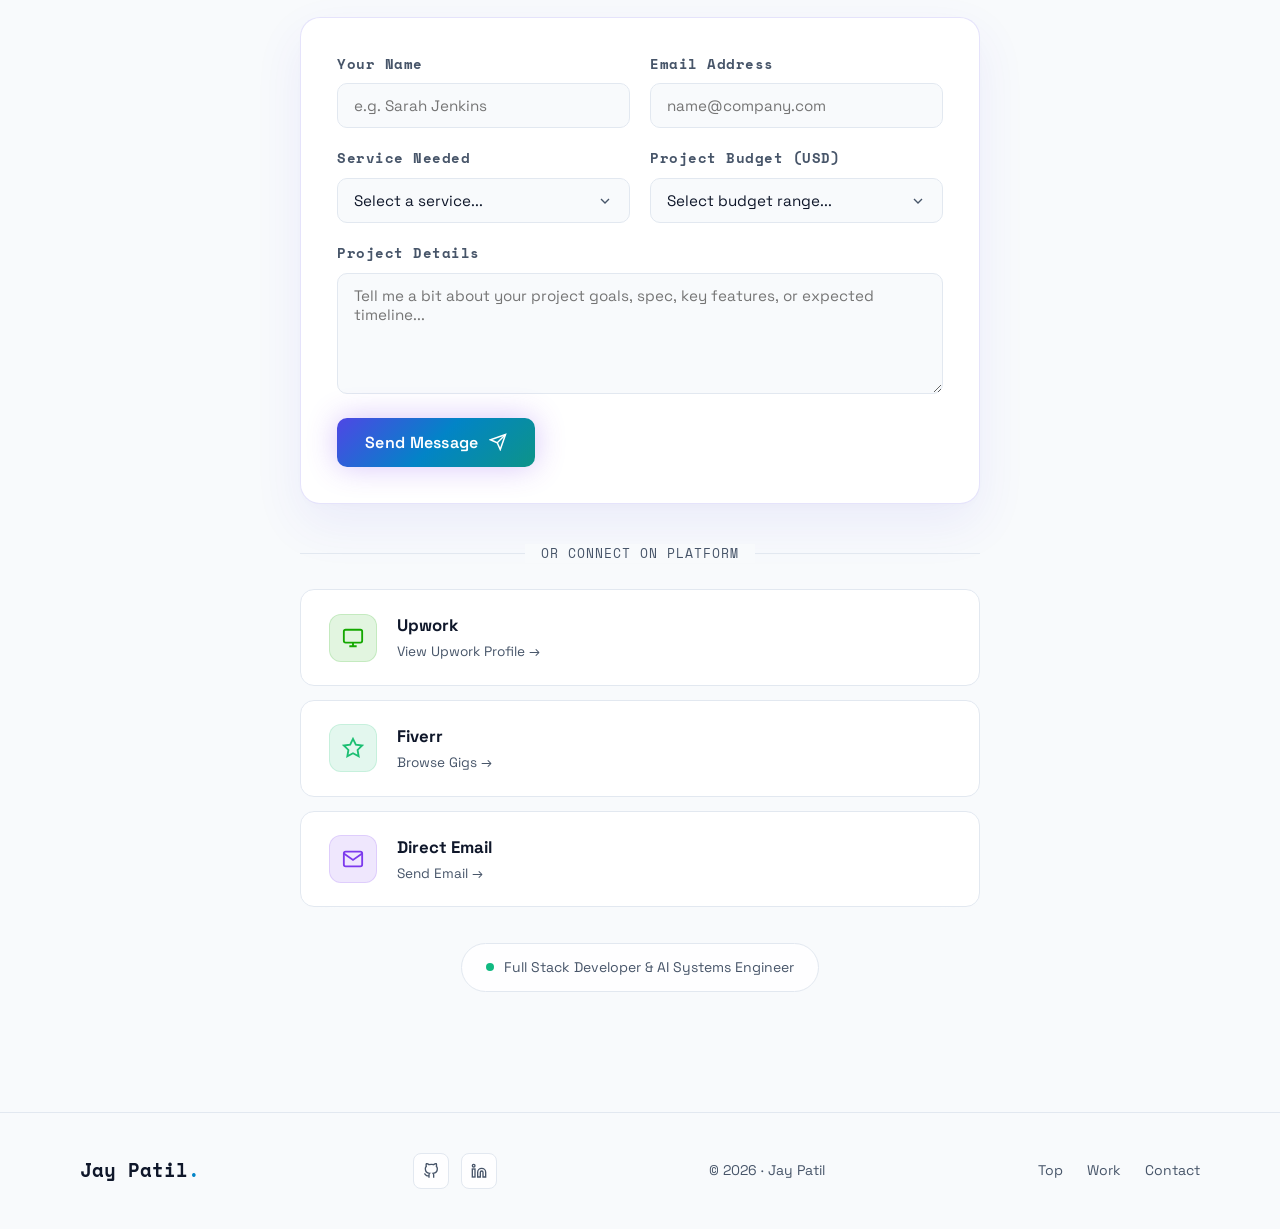
==== commit 3d2dbd15: "Add Core Engineering Competencies bento grid and outcome-oriented tech stack cards" ====
--- a/index.html
+++ b/index.html
@@ -788,41 +788,107 @@
     </section>
 
 
-    <!-- TECH STACK -->
+    <!-- TECH & COMPETENCIES STACK -->
     <section id="tech" class="section tech">
         <div class="container">
             <div class="section-header reveal">
-                <span class="section-label">Tech Stack</span>
-                <h2 class="section-title">Tools I work with <span class="gradient-text">every day.</span></h2>
-            </div>
+                <span class="section-label">Core Engineering Competencies</span>
+                <h2 class="section-title">Built for high impact <span class="gradient-text">&amp; production scale.</span></h2>
+                <p class="section-sub">Combining modern web frameworks, real-time voice infrastructure, and intelligent AI APIs to turn complex ideas into live products.</p>
+            </div>
+
+            <!-- CORE COMPETENCIES BENTO GRID -->
+            <div class="competencies-grid reveal">
+                <div class="competency-card glass">
+                    <div class="comp-icon-wrap" style="--c:#4f46e5;">
+                        <svg width="24" height="24" viewBox="0 0 24 24" fill="none" stroke="currentColor" stroke-width="2"><polygon points="13 2 3 14 12 14 11 22 21 10 12 10 13 2"/></svg>
+                    </div>
+                    <h3>0-to-1 SaaS MVP Sprints</h3>
+                    <p>Building production-ready full-stack applications from database schema to responsive UI. Shipped in 7–14 day focused sprints.</p>
+                    <div class="comp-outcome-tag">✓ 7-14 Day Delivery</div>
+                </div>
+
+                <div class="competency-card glass featured-comp">
+                    <div class="comp-icon-wrap" style="--c:#f43f5e;">
+                        <svg width="24" height="24" viewBox="0 0 24 24" fill="none" stroke="currentColor" stroke-width="2"><path d="M12 2a3 3 0 0 1 3 3v7a3 3 0 0 1-6 0V5a3 3 0 0 1 3-3z"/><path d="M19 10v2a7 7 0 0 1-14 0v-2M12 19v3M8 22h8"/></svg>
+                    </div>
+                    <h3>Realtime Voice &amp; RAG AI</h3>
+                    <p>Sub-200ms LiveKit WebRTC audio pipelines and custom document RAG assistants for automated phone calls and customer support.</p>
+                    <div class="comp-outcome-tag">✓ Sub-200ms Latency</div>
+                </div>
+
+                <div class="competency-card glass">
+                    <div class="comp-icon-wrap" style="--c:#10b981;">
+                        <svg width="24" height="24" viewBox="0 0 24 24" fill="none" stroke="currentColor" stroke-width="2"><path d="M12 22s8-4 8-10V5l-8-3-8 3v7c0 6 8 10 8 10z"/></svg>
+                    </div>
+                    <h3>Privacy-First Browser Suites</h3>
+                    <p>Client-side zero-server data processing, OCR text extraction, and PDF manipulation running 100% inside local browser memory.</p>
+                    <div class="comp-outcome-tag">✓ Zero Server Data Storage</div>
+                </div>
+            </div>
+
+            <!-- ENHANCED TECH STACK GRID -->
             <div class="tech-categories reveal">
                 <div class="tech-cat glass">
-                    <h4>Frontend</h4>
-                    <div class="tech-items">
-                        <span>React</span><span>Next.js</span><span>TypeScript</span><span>HTML5 /
-                            CSS3</span><span>Vanilla JS</span><span>Tailwind CSS</span>
-                    </div>
-                </div>
+                    <div class="tech-cat-header">
+                        <h4>Frontend &amp; UI Architecture</h4>
+                        <span class="tech-outcome-pill">Sub-Second Render</span>
+                    </div>
+                    <div class="tech-items-grid">
+                        <span class="tech-badge"><span class="tech-dot" style="background:#61dafb"></span>React 19</span>
+                        <span class="tech-badge"><span class="tech-dot" style="background:#000000"></span>Next.js 14</span>
+                        <span class="tech-badge"><span class="tech-dot" style="background:#3178c6"></span>TypeScript</span>
+                        <span class="tech-badge"><span class="tech-dot" style="background:#38bdf8"></span>Tailwind CSS</span>
+                        <span class="tech-badge"><span class="tech-dot" style="background:#f7df1e"></span>Vanilla JS</span>
+                        <span class="tech-badge"><span class="tech-dot" style="background:#e34f26"></span>HTML5 / CSS3</span>
+                    </div>
+                    <div class="tech-ship-label">🚀 <strong>What I Ship:</strong> High-performance responsive web apps, SaaS dashboards &amp; clean UIs.</div>
+                </div>
+
                 <div class="tech-cat glass">
-                    <h4>Backend & APIs</h4>
-                    <div class="tech-items">
-                        <span>Node.js</span><span>Express</span><span>Python</span><span>FastAPI</span><span>Django</span><span>REST
-                            APIs</span>
-                    </div>
-                </div>
+                    <div class="tech-cat-header">
+                        <h4>Backend &amp; API Infrastructure</h4>
+                        <span class="tech-outcome-pill">High Concurrency</span>
+                    </div>
+                    <div class="tech-items-grid">
+                        <span class="tech-badge"><span class="tech-dot" style="background:#68a063"></span>Node.js</span>
+                        <span class="tech-badge"><span class="tech-dot" style="background:#3776ab"></span>Python</span>
+                        <span class="tech-badge"><span class="tech-dot" style="background:#059669"></span>FastAPI</span>
+                        <span class="tech-badge"><span class="tech-dot" style="background:#000000"></span>Express</span>
+                        <span class="tech-badge"><span class="tech-dot" style="background:#336791"></span>PostgreSQL</span>
+                        <span class="tech-badge"><span class="tech-dot" style="background:#4479a1"></span>REST APIs</span>
+                    </div>
+                    <div class="tech-ship-label">⚙️ <strong>What I Ship:</strong> Fast backend APIs, database schemas &amp; automated data pipelines.</div>
+                </div>
+
                 <div class="tech-cat glass">
-                    <h4>AI & Automation</h4>
-                    <div class="tech-items">
-                        <span>OpenAI API</span><span>LiveKit (Voice AI)</span><span>RAG & Vector
-                            DBs</span><span>WebRTC</span><span>Chrome Extensions (MV3)</span>
-                    </div>
-                </div>
+                    <div class="tech-cat-header">
+                        <h4>AI Systems &amp; WebRTC Voice</h4>
+                        <span class="tech-outcome-pill">&lt;200ms Voice Delay</span>
+                    </div>
+                    <div class="tech-items-grid">
+                        <span class="tech-badge"><span class="tech-dot" style="background:#10a37f"></span>OpenAI Realtime API</span>
+                        <span class="tech-badge"><span class="tech-dot" style="background:#8b5cf6"></span>LiveKit WebRTC</span>
+                        <span class="tech-badge"><span class="tech-dot" style="background:#06b6d4"></span>RAG &amp; Vector Search</span>
+                        <span class="tech-badge"><span class="tech-dot" style="background:#f43f5e"></span>Voice Triage Bots</span>
+                        <span class="tech-badge"><span class="tech-dot" style="background:#f59e0b"></span>Chrome MV3 Extensions</span>
+                    </div>
+                    <div class="tech-ship-label">🎙️ <strong>What I Ship:</strong> Conversational phone voice agents &amp; smart RAG chatbots.</div>
+                </div>
+
                 <div class="tech-cat glass">
-                    <h4>Cloud & Data Infra</h4>
-                    <div class="tech-items">
-                        <span>GCP (Cloud Functions,
-                            BigQuery)</span><span>PostgreSQL</span><span>MySQL</span><span>Supabase</span><span>Vercel</span>
-                    </div>
+                    <div class="tech-cat-header">
+                        <h4>Cloud Data &amp; Hosting</h4>
+                        <span class="tech-outcome-pill">Auto Scale</span>
+                    </div>
+                    <div class="tech-items-grid">
+                        <span class="tech-badge"><span class="tech-dot" style="background:#34a853"></span>GCP Cloud Functions</span>
+                        <span class="tech-badge"><span class="tech-dot" style="background:#4285f4"></span>BigQuery Data</span>
+                        <span class="tech-badge"><span class="tech-dot" style="background:#3ecf8e"></span>Supabase DB</span>
+                        <span class="tech-badge"><span class="tech-dot" style="background:#000000"></span>Vercel Edge</span>
+                        <span class="tech-badge"><span class="tech-dot" style="background:#2496ed"></span>Docker</span>
+                    </div>
+                    <div class="tech-ship-label">☁️ <strong>What I Ship:</strong> Production deployments, automated CI/CD &amp; cloud storage.</div>
                 </div>
             </div>
         </div>
--- a/style.css
+++ b/style.css
@@ -1491,51 +1491,169 @@
 }
 
 /* ============================================
-   TECH
-============================================ */
+   TECH & CORE COMPETENCIES
+============================================ */
+.competencies-grid {
+    display: grid;
+    grid-template-columns: repeat(3, 1fr);
+    gap: 24px;
+    margin-bottom: 48px;
+}
+
+.competency-card {
+    padding: 32px;
+    display: flex;
+    flex-direction: column;
+    gap: 14px;
+    transition: all 0.4s ease;
+    position: relative;
+    border-radius: 20px;
+    background: #ffffff;
+    border: 1px solid var(--border);
+    box-shadow: 0 10px 30px rgba(15, 23, 42, 0.04);
+}
+
+.competency-card:hover {
+    transform: translateY(-6px);
+    border-color: rgba(79, 70, 229, 0.3);
+    box-shadow: 0 20px 45px rgba(79, 70, 229, 0.1), 0 4px 12px rgba(0, 0, 0, 0.02);
+}
+
+.featured-comp {
+    border-color: rgba(244, 63, 94, 0.3);
+    background: linear-gradient(135deg, #ffffff 0%, #fff1f2 100%);
+}
+
+.comp-icon-wrap {
+    width: 48px;
+    height: 48px;
+    border-radius: 12px;
+    background: color-mix(in srgb, var(--c) 12%, transparent);
+    border: 1px solid color-mix(in srgb, var(--c) 25%, transparent);
+    display: flex;
+    align-items: center;
+    justify-content: center;
+    color: var(--c);
+    margin-bottom: 4px;
+}
+
+.competency-card h3 {
+    font-size: 1.25rem;
+    font-weight: 700;
+    letter-spacing: -0.3px;
+    color: var(--text);
+}
+
+.competency-card p {
+    font-size: 0.92rem;
+    color: var(--text-sub);
+    line-height: 1.7;
+    flex: 1;
+}
+
+.comp-outcome-tag {
+    font-family: var(--mono);
+    font-size: 0.75rem;
+    font-weight: 700;
+    color: var(--secondary);
+    background: rgba(2, 132, 199, 0.08);
+    border: 1px solid rgba(2, 132, 199, 0.2);
+    padding: 6px 14px;
+    border-radius: 100px;
+    align-self: flex-start;
+}
+
 .tech-categories {
     display: grid;
-    grid-template-columns: repeat(4, 1fr);
-    gap: 20px;
+    grid-template-columns: repeat(2, 1fr);
+    gap: 24px;
 }
 
 .tech-cat {
     padding: 32px;
-    text-align: center;
-    transition: all 0.4s;
+    border-radius: 20px;
+    background: #ffffff;
+    border: 1px solid var(--border);
+    box-shadow: 0 10px 30px rgba(15, 23, 42, 0.04);
+    transition: all 0.4s ease;
+    display: flex;
+    flex-direction: column;
+    justify-content: space-between;
 }
 
 .tech-cat:hover {
-    border-color: rgba(124, 58, 237, 0.3);
-    transform: translateY(-6px);
-}
-
-.tech-cat h4 {
+    border-color: rgba(79, 70, 229, 0.3);
+    transform: translateY(-4px);
+    box-shadow: 0 20px 45px rgba(79, 70, 229, 0.1);
+}
+
+.tech-cat-header {
+    display: flex;
+    align-items: center;
+    justify-content: space-between;
+    margin-bottom: 20px;
+    gap: 12px;
+}
+
+.tech-cat-header h4 {
+    font-size: 1.1rem;
+    font-weight: 700;
+    color: var(--text);
+}
+
+.tech-outcome-pill {
+    font-family: var(--mono);
+    font-size: 0.68rem;
+    padding: 4px 10px;
+    border-radius: 100px;
+    background: rgba(16, 185, 129, 0.1);
+    color: #059669;
+    border: 1px solid rgba(16, 185, 129, 0.25);
+    font-weight: 600;
+    white-space: nowrap;
+}
+
+.tech-items-grid {
+    display: flex;
+    flex-wrap: wrap;
+    gap: 10px;
+    margin-bottom: 24px;
+}
+
+.tech-badge {
+    display: inline-flex;
+    align-items: center;
+    gap: 8px;
+    padding: 7px 14px;
+    background: #f8fafc;
+    border: 1px solid #e2e8f0;
+    border-radius: 100px;
     font-family: var(--mono);
     font-size: 0.78rem;
-    letter-spacing: 2px;
-    text-transform: uppercase;
-    color: var(--secondary);
-    margin-bottom: 20px;
-}
-
-.tech-items {
-    display: flex;
-    flex-direction: column;
-    gap: 10px;
-}
-
-.tech-items span {
-    font-size: 0.93rem;
     color: var(--text-sub);
-    padding: 6px;
-    border-radius: 6px;
-    transition: 0.3s;
-}
-
-.tech-items span:hover {
+    transition: all 0.3s ease;
+}
+
+.tech-badge:hover {
+    border-color: rgba(79, 70, 229, 0.4);
+    background: #ffffff;
     color: var(--text);
-    background: rgba(255, 255, 255, 0.04);
+    transform: translateY(-2px);
+    box-shadow: 0 4px 12px rgba(79, 70, 229, 0.1);
+}
+
+.tech-dot {
+    width: 7px;
+    height: 7px;
+    border-radius: 50%;
+}
+
+.tech-ship-label {
+    font-size: 0.85rem;
+    color: var(--text-muted);
+    border-top: 1px solid var(--border);
+    padding-top: 16px;
+    line-height: 1.6;
 }
 
 /* ============================================
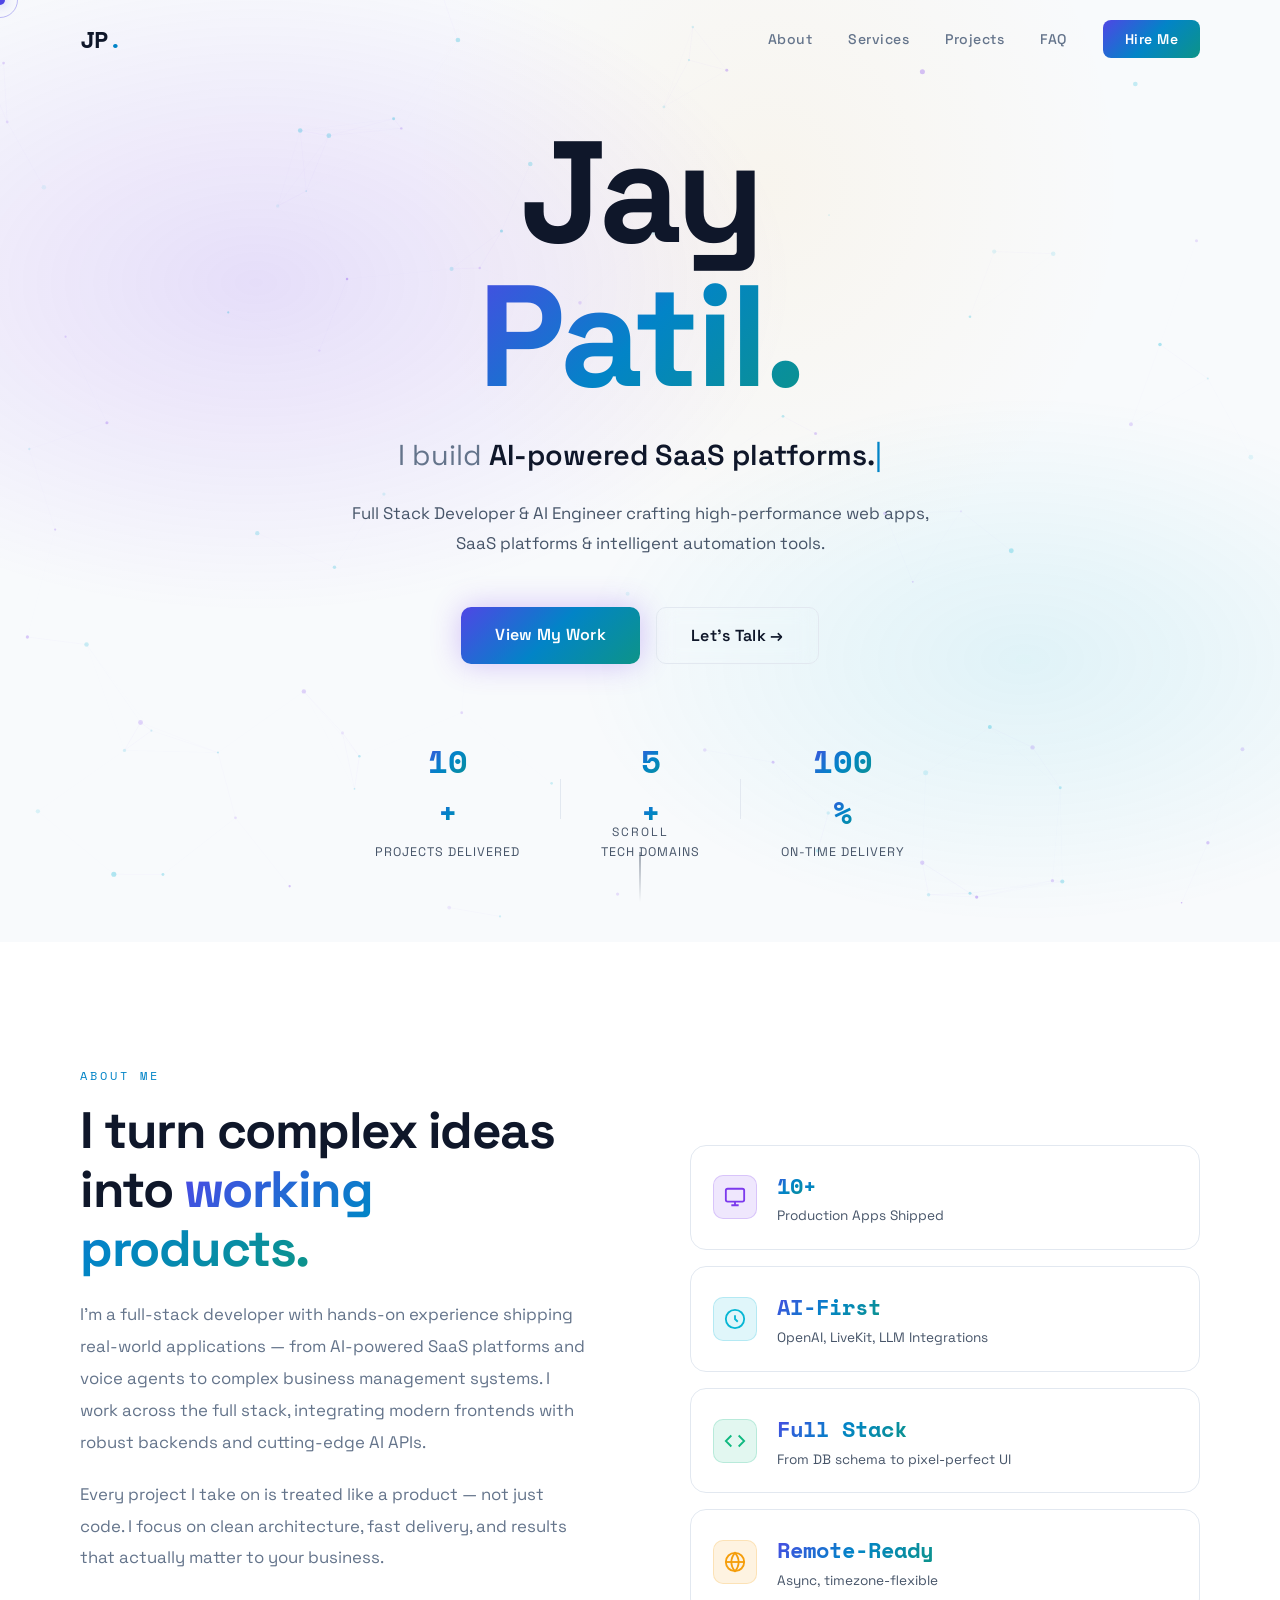
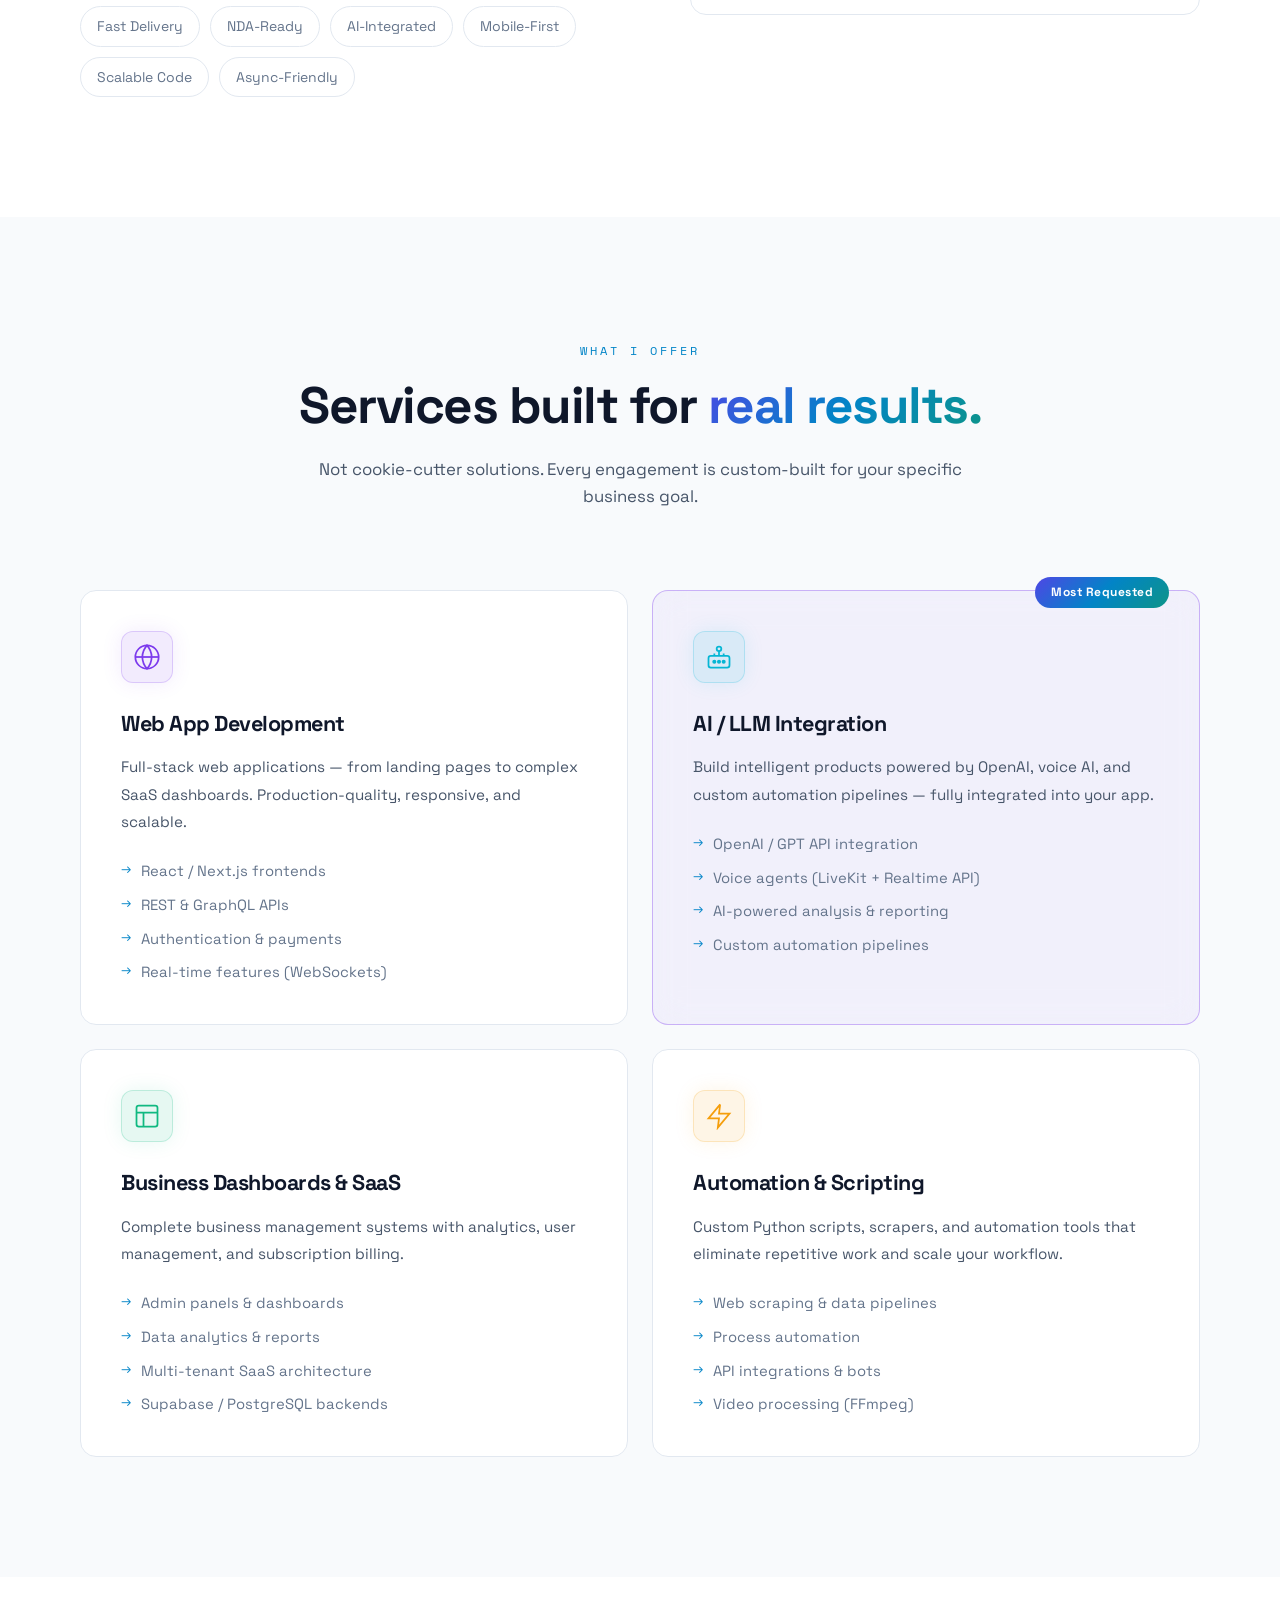
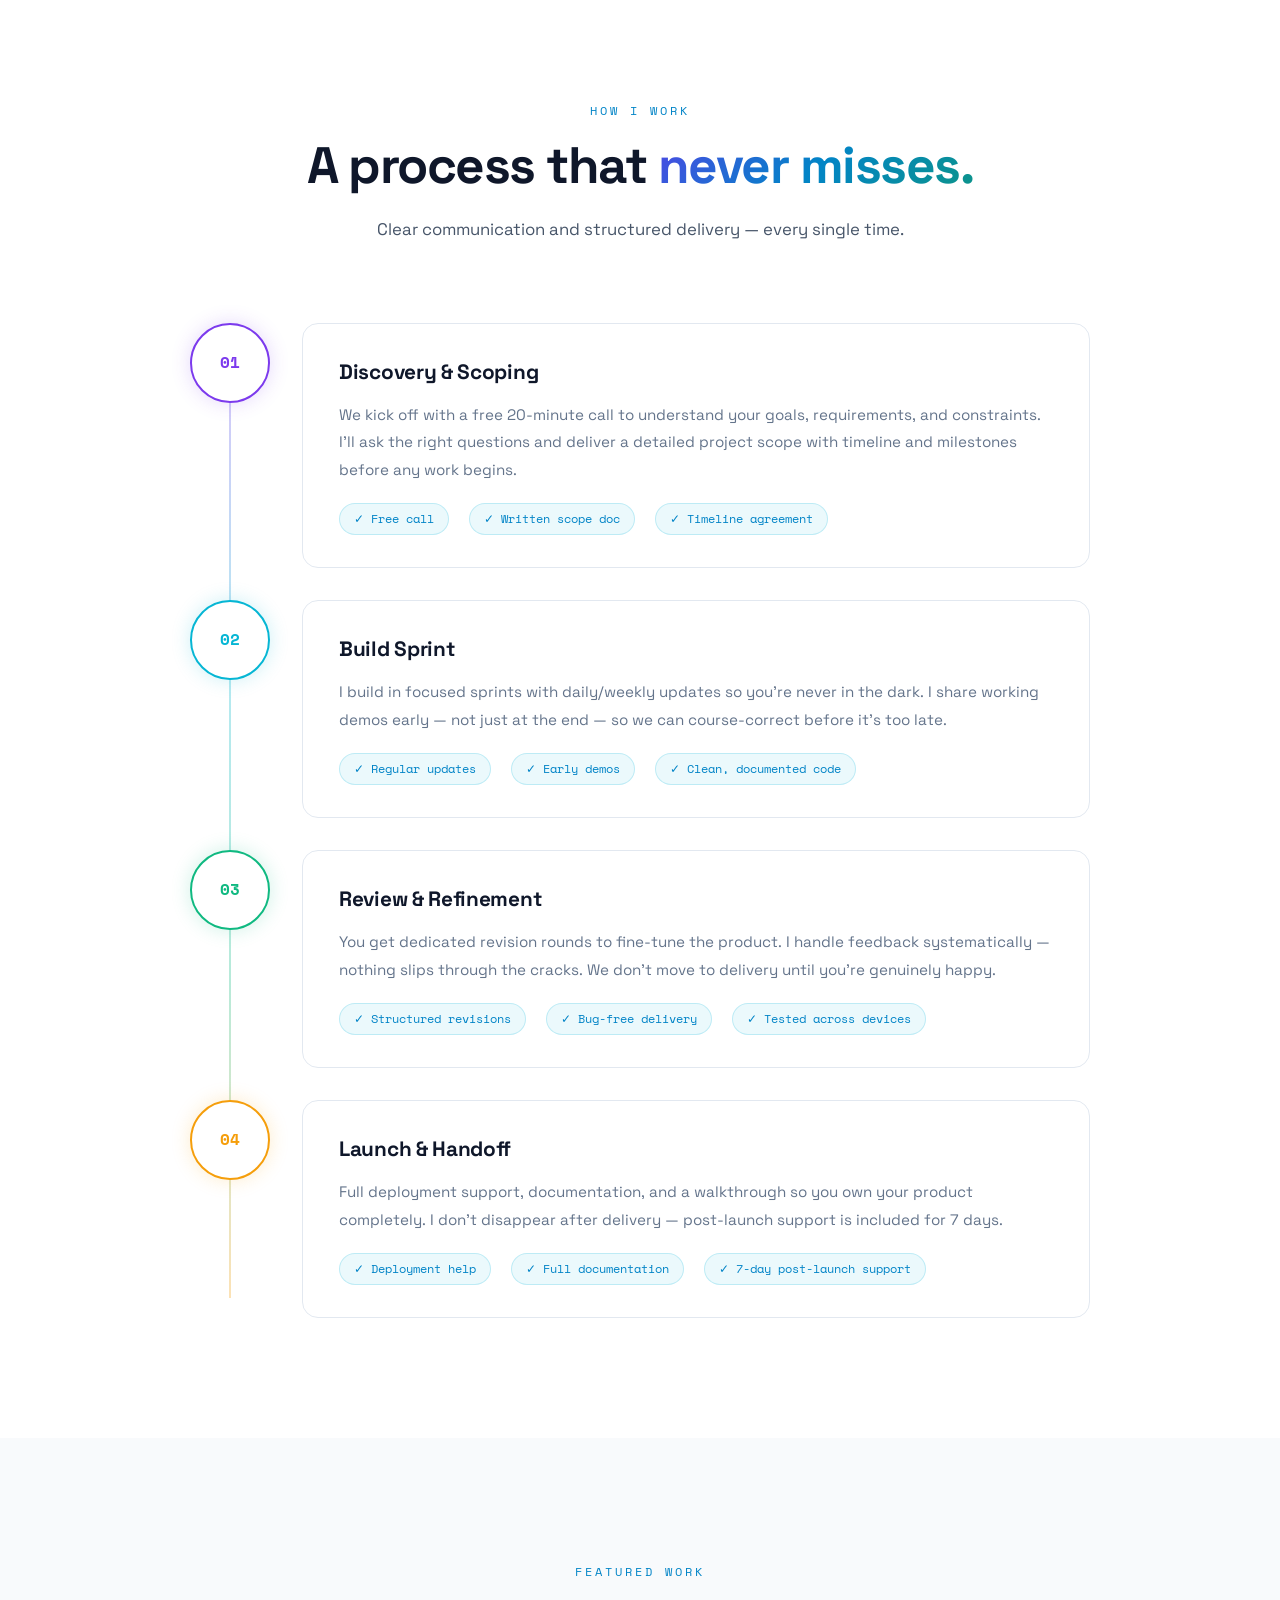
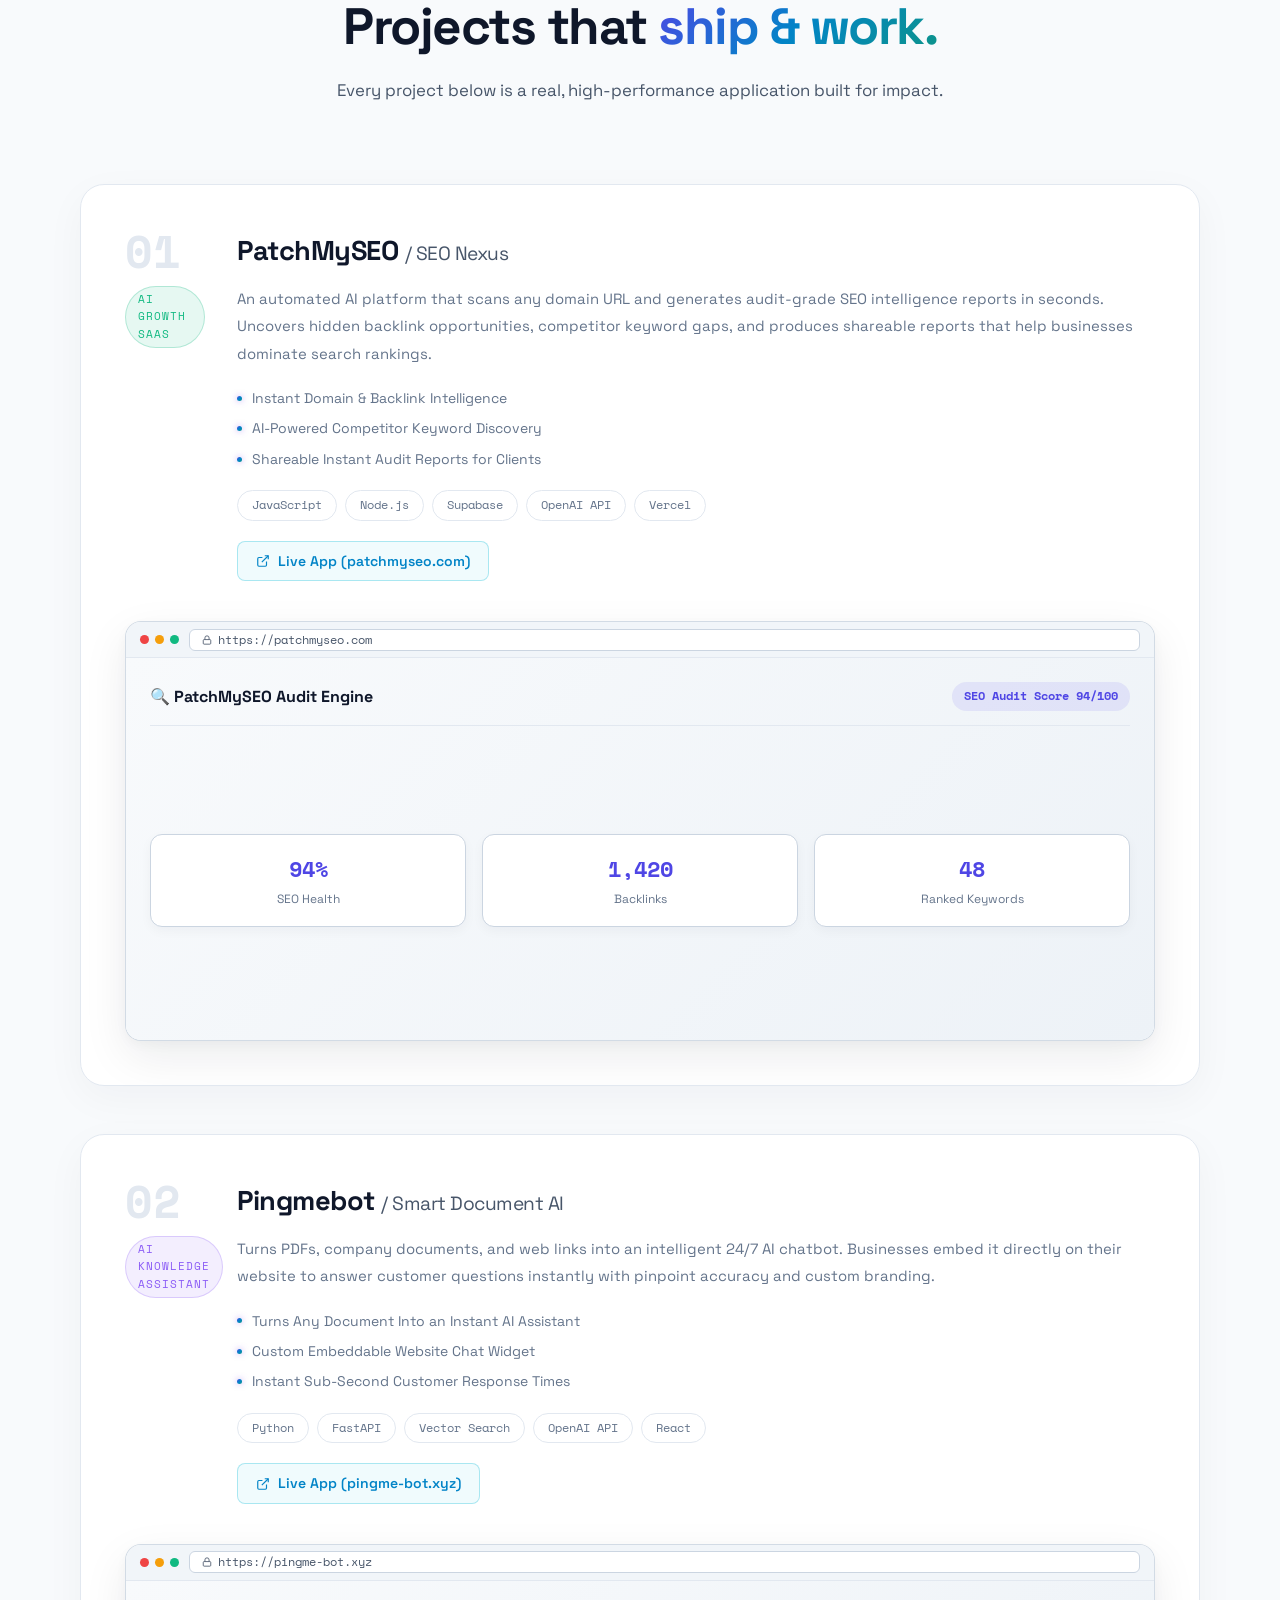
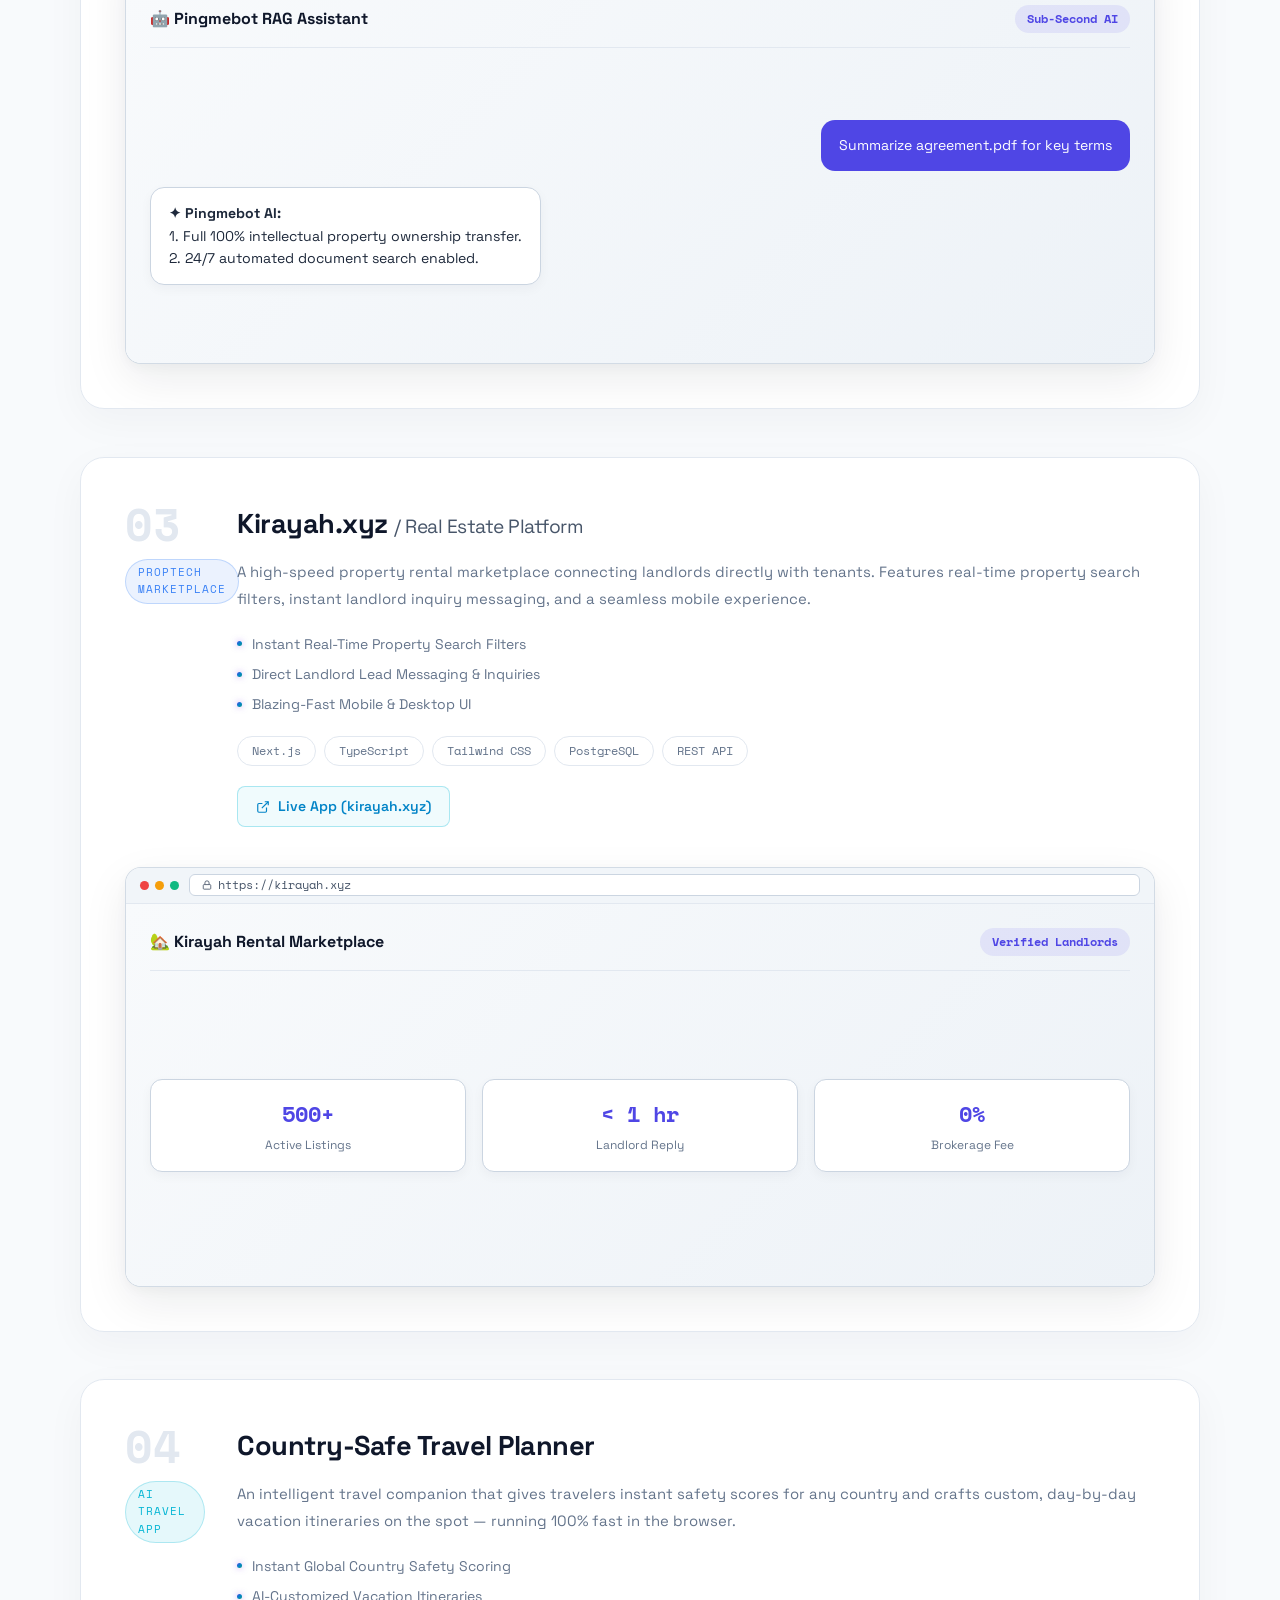
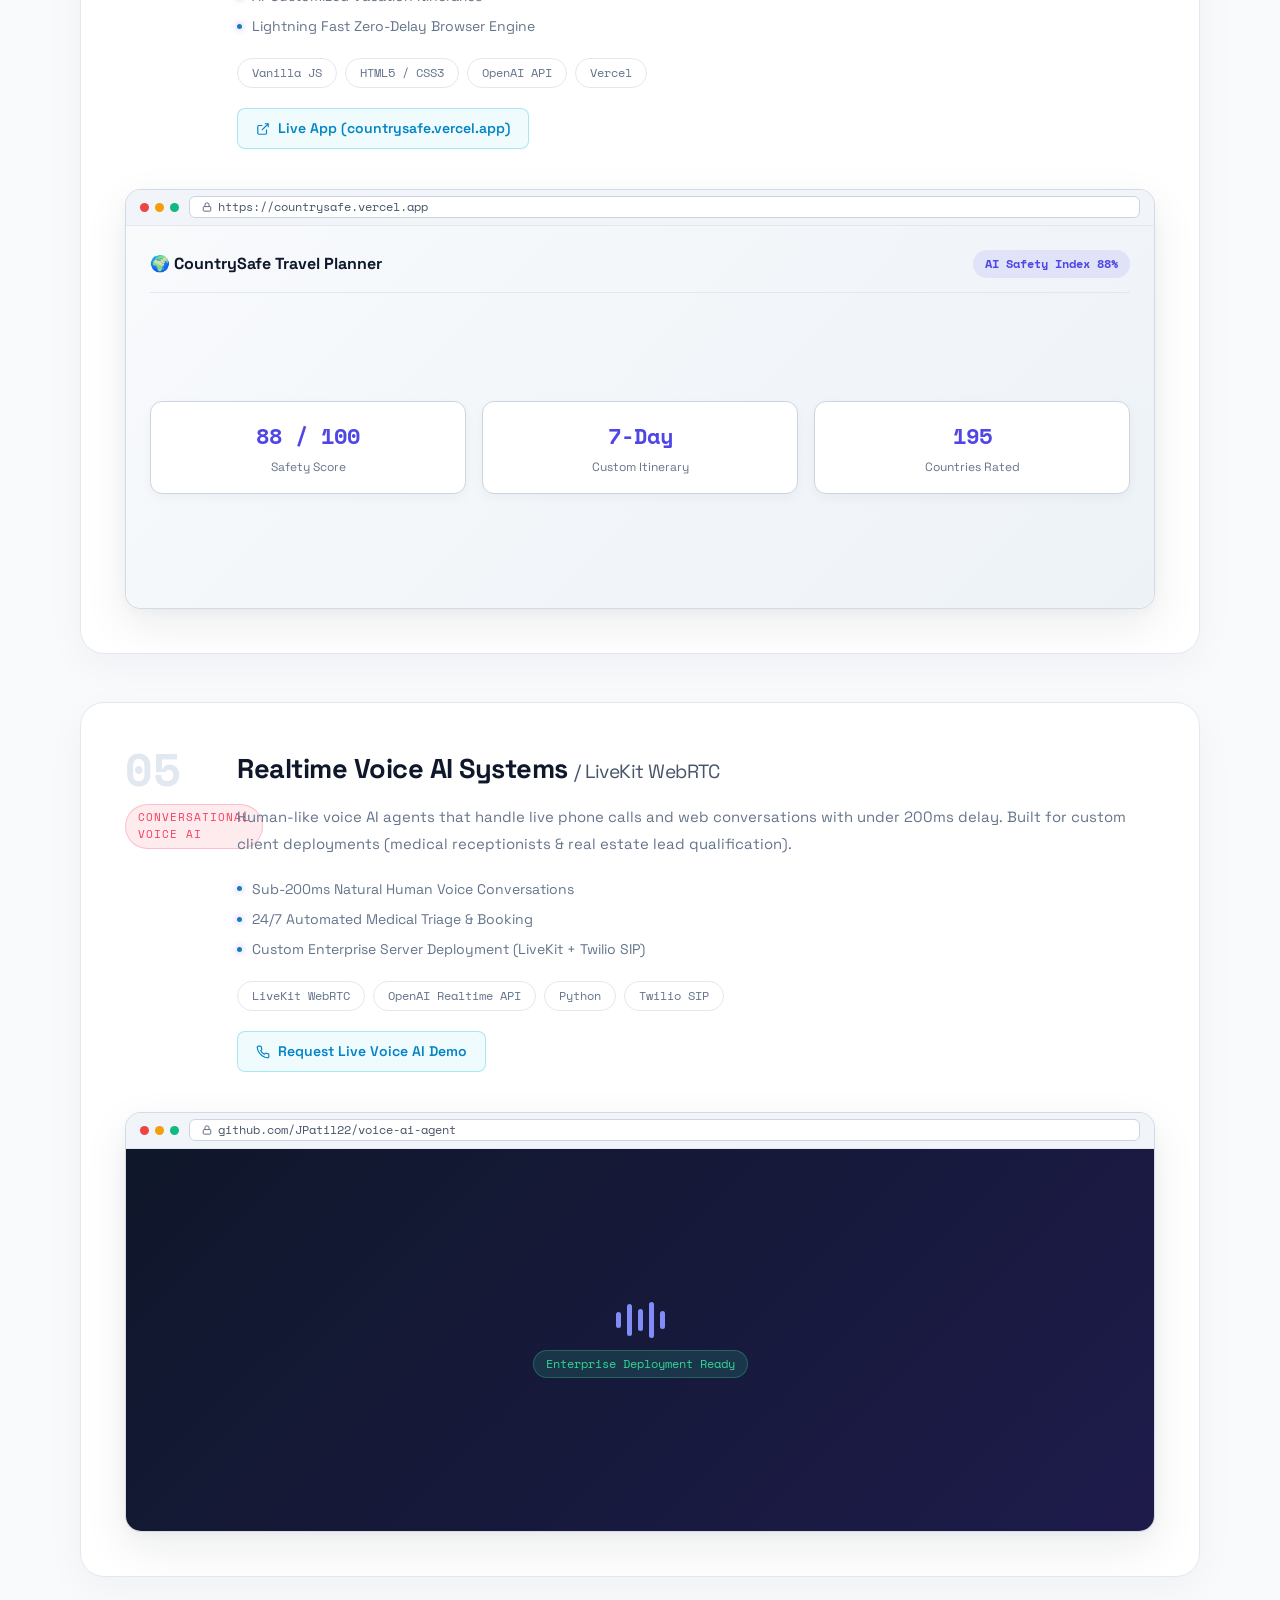
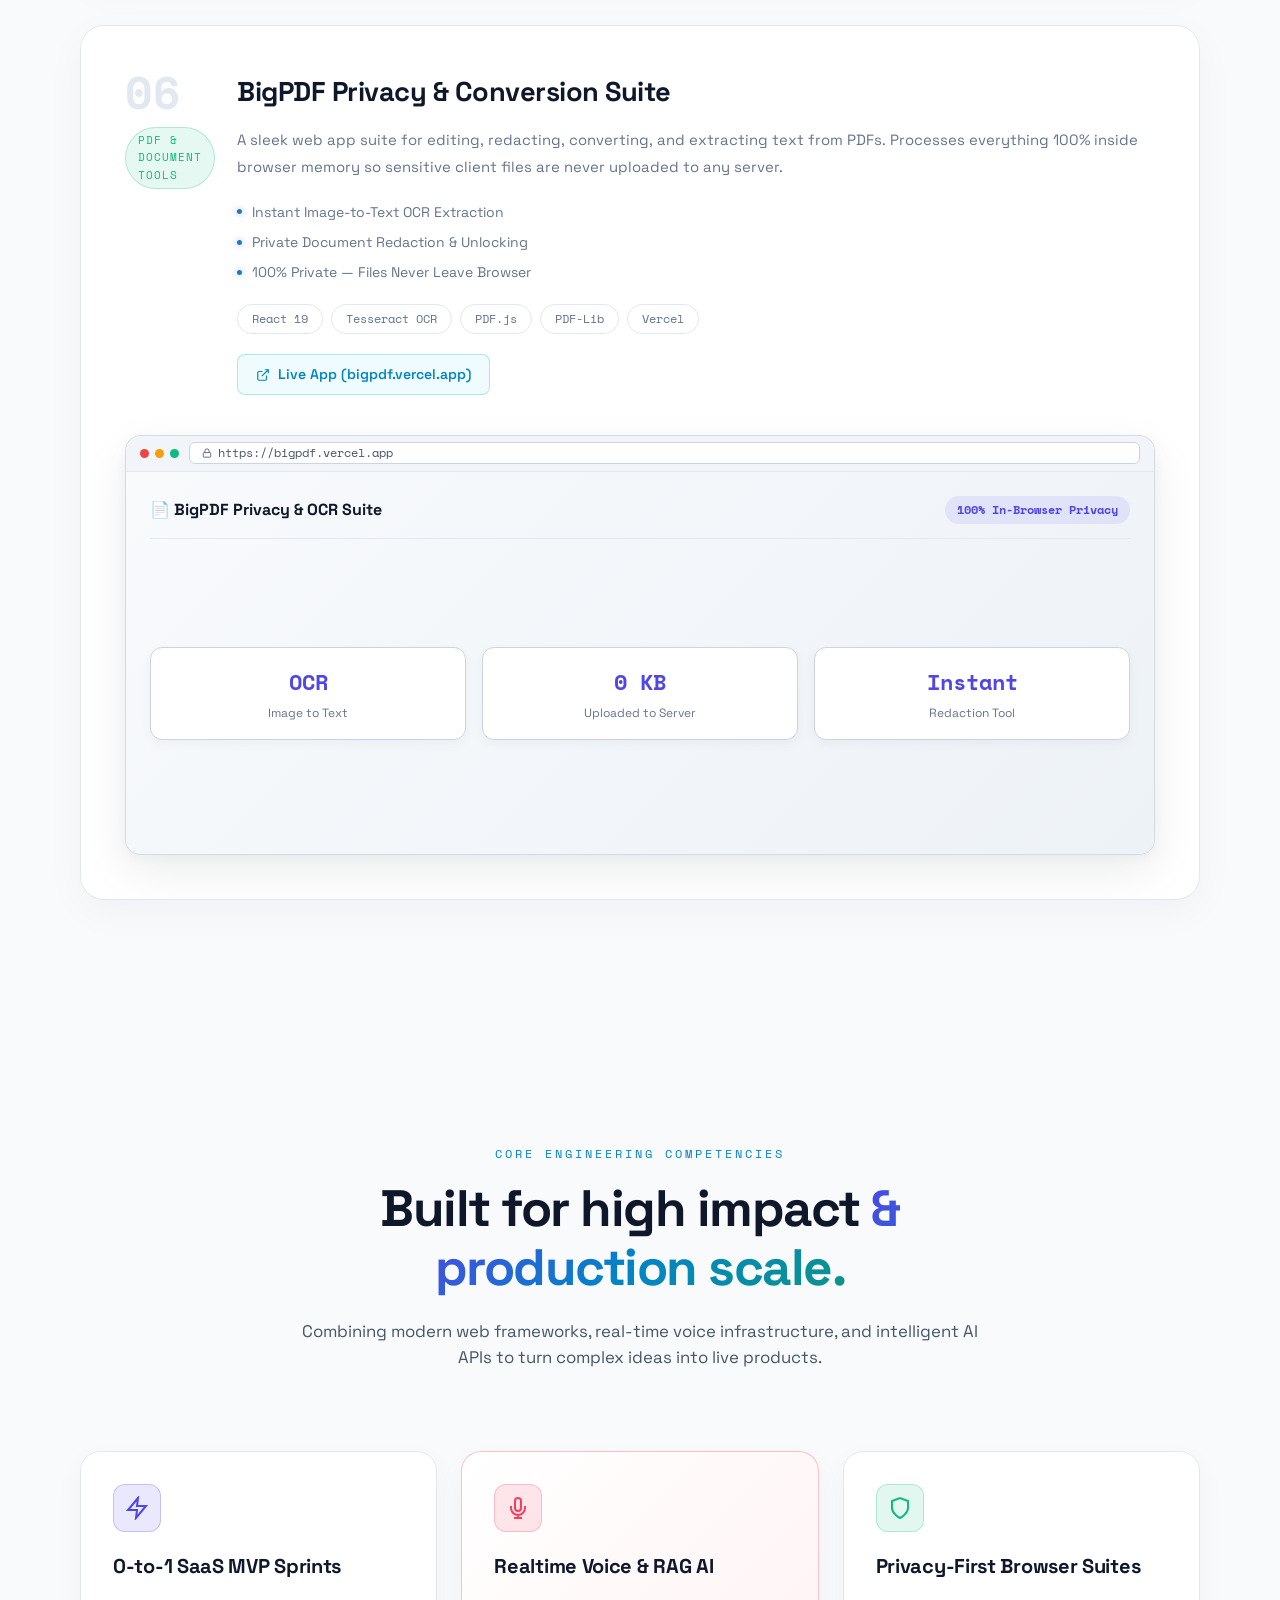
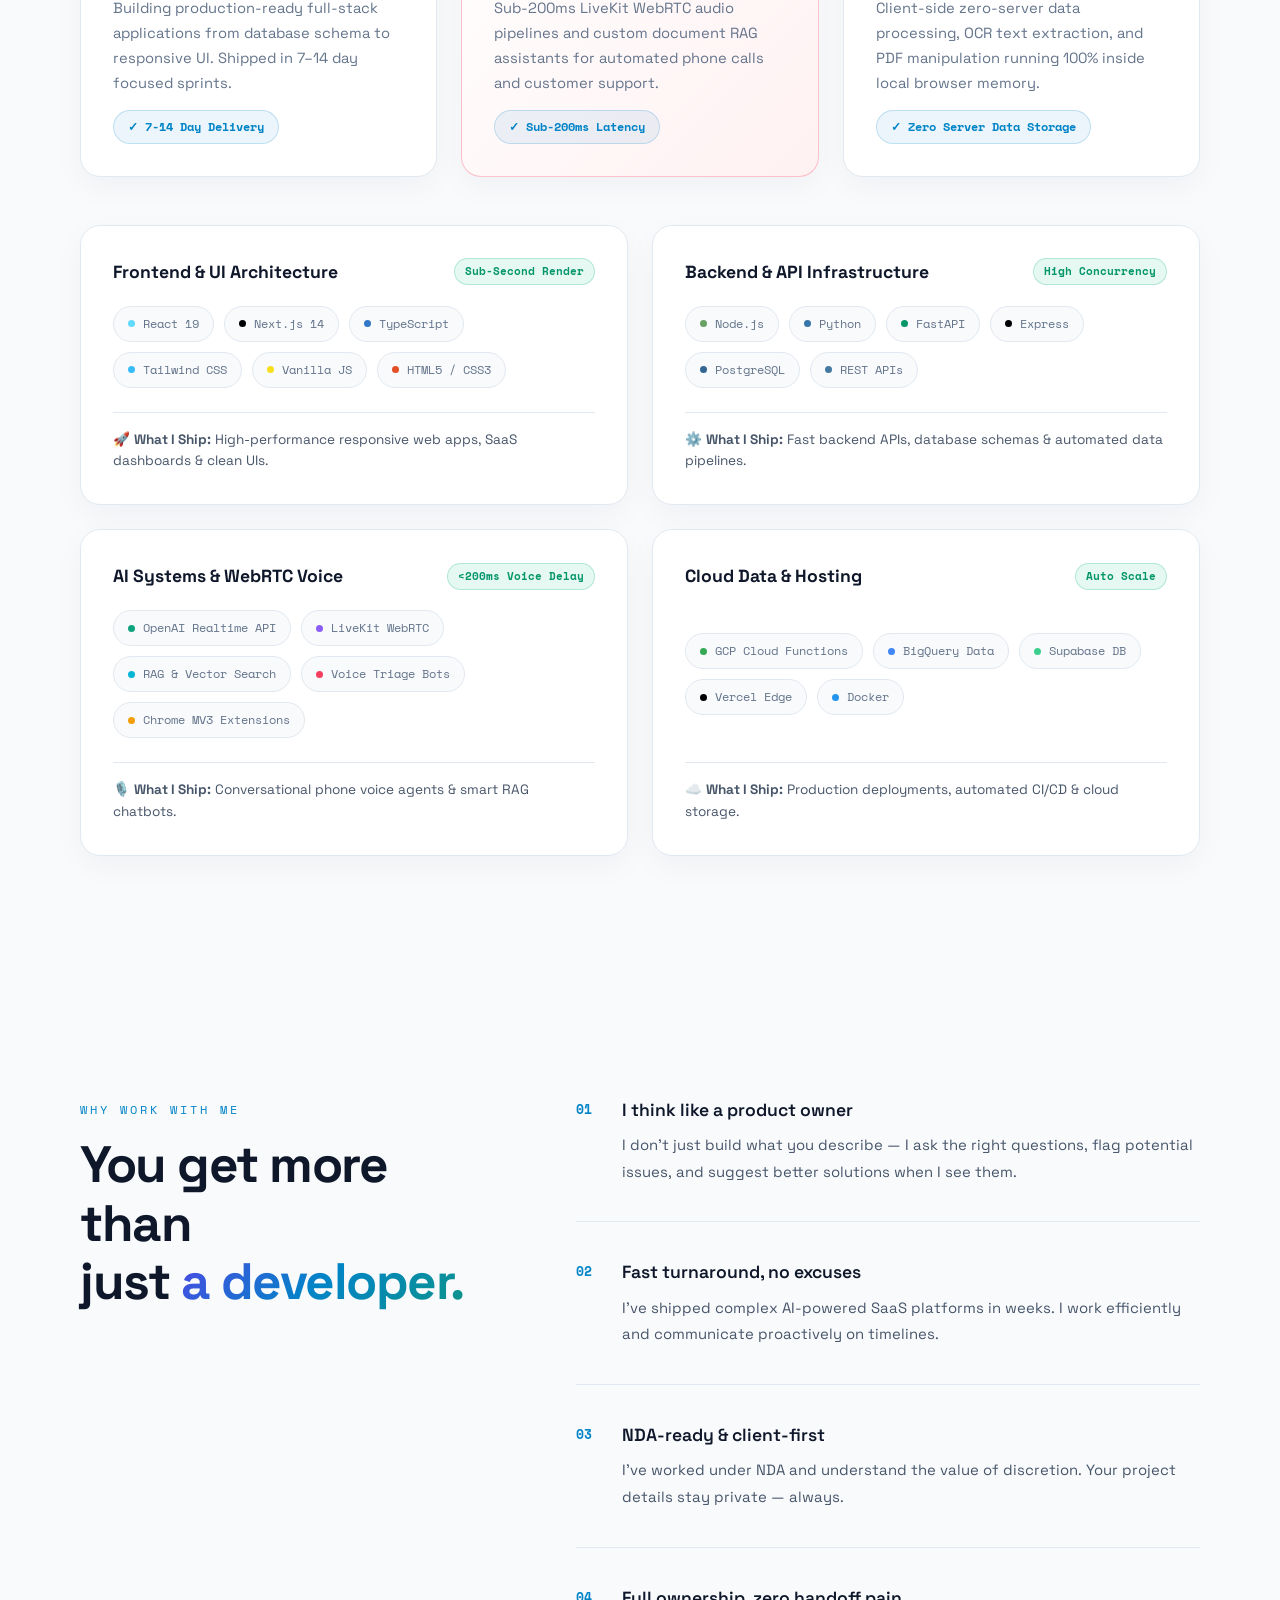
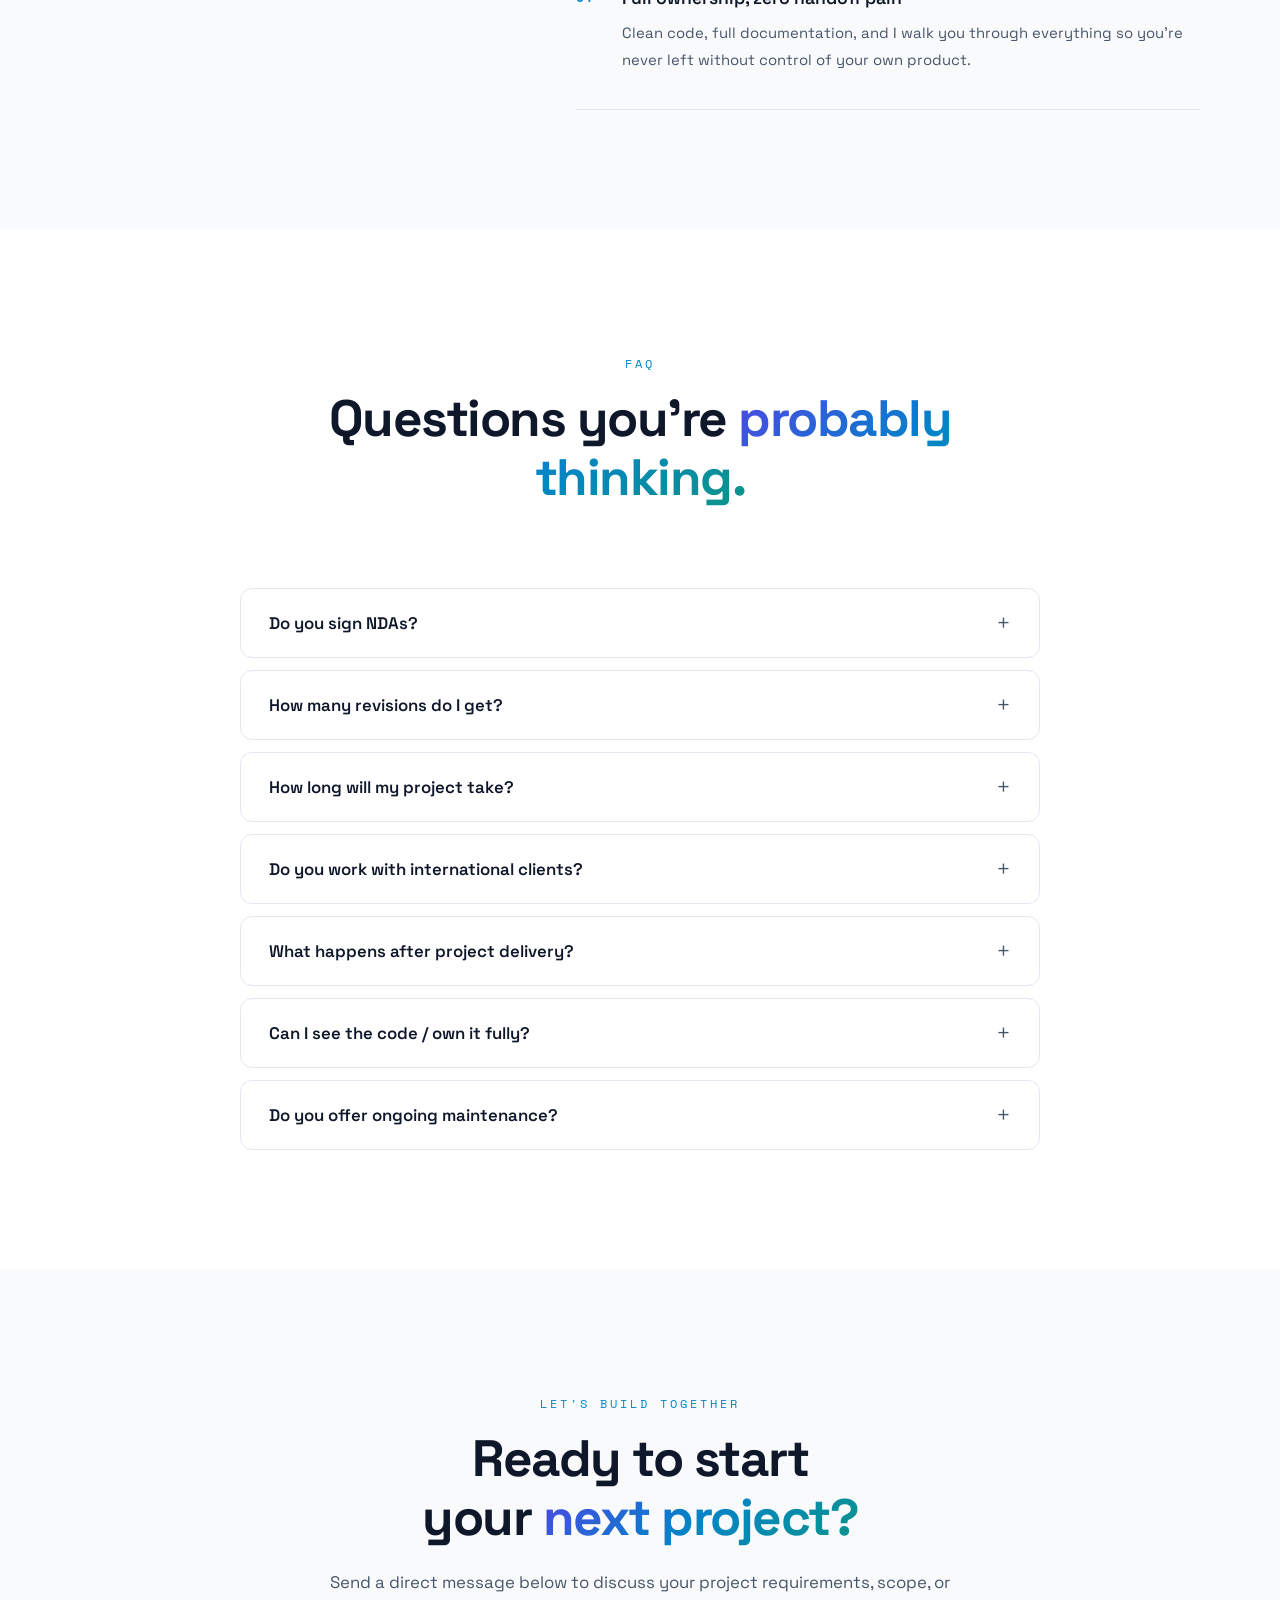
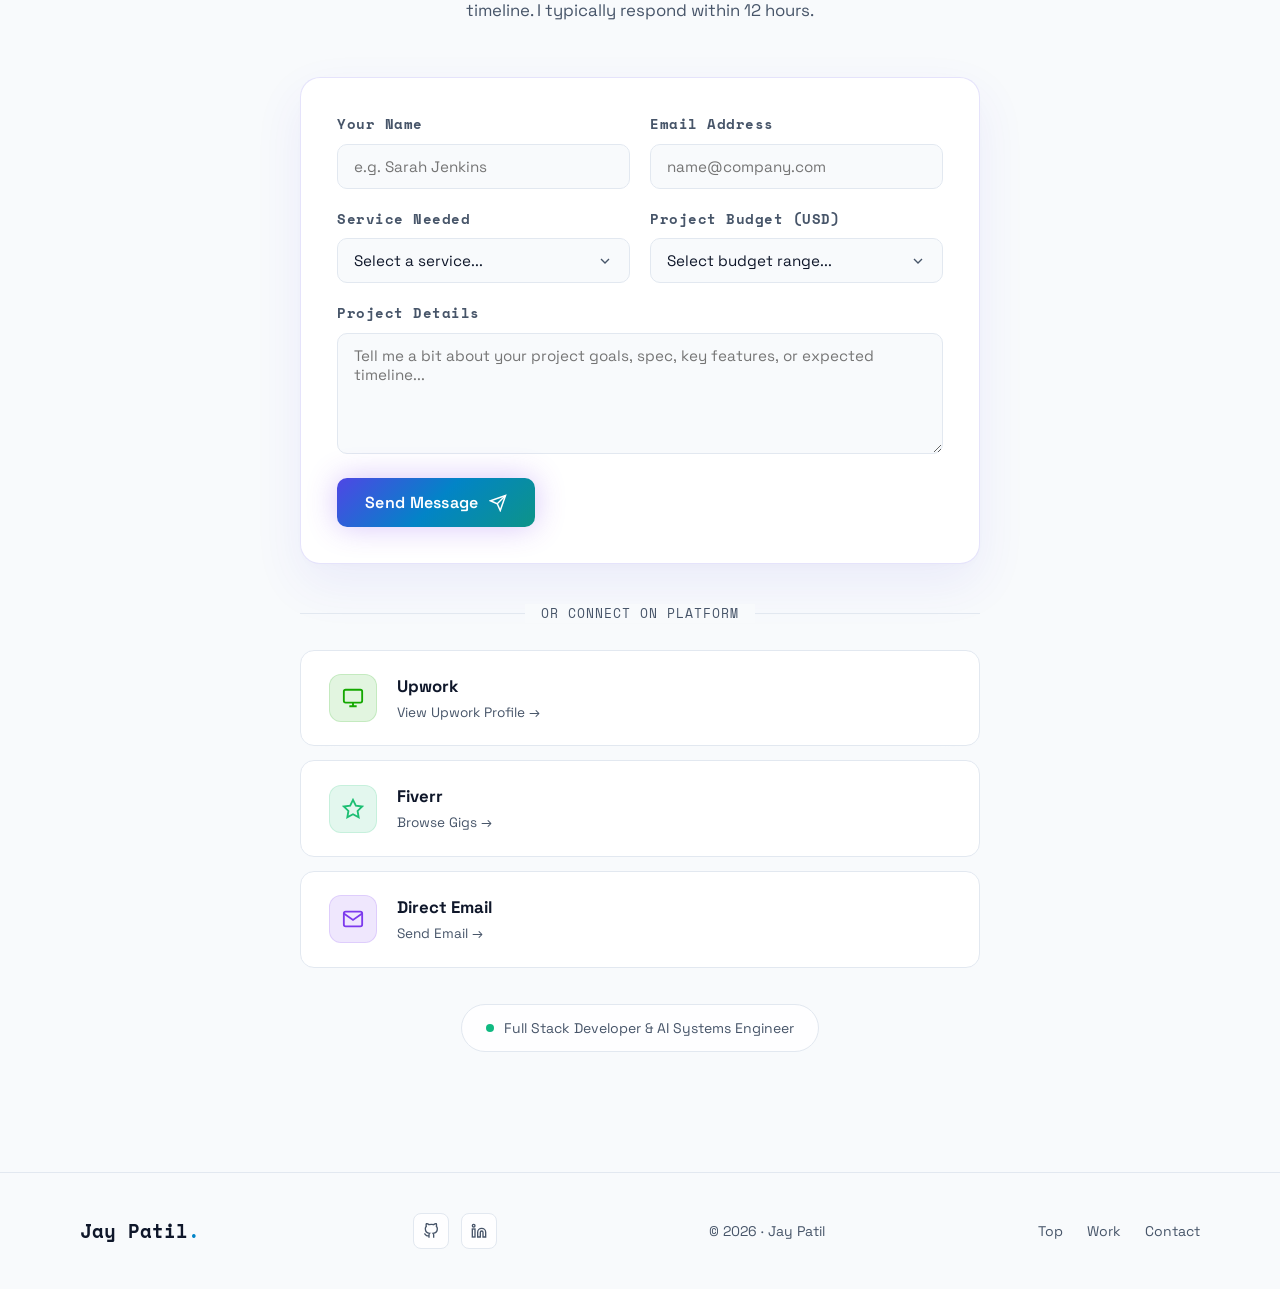
==== commit ccc1be94: "Frame Voice AI project as Enterprise Deployment Architecture with direct demo inquiry CTA" ====
--- a/index.html
+++ b/index.html
@@ -664,17 +664,27 @@
                         <span class="project-tag" style="--clr: #f43f5e;">Conversational Voice AI</span>
                     </div>
                     <div class="project-body">
-                        <h3>Realtime Voice AI Systems</h3>
-                        <p>Human-like voice AI agents that handle live phone calls and web conversations with under 200ms delay. Built to automatically answer medical receptionist calls and qualify real estate leads 24/7.</p>
+                        <h3>Realtime Voice AI Systems <span class="project-aka">/ LiveKit WebRTC</span></h3>
+                        <p>Human-like voice AI agents that handle live phone calls and web conversations with under 200ms delay. Built for custom client deployments (medical receptionists &amp; real estate lead qualification).</p>
                         <div class="project-highlights">
                             <div class="highlight">Sub-200ms Natural Human Voice Conversations</div>
                             <div class="highlight">24/7 Automated Medical Triage &amp; Booking</div>
-                            <div class="highlight">Real Estate Phone Lead Qualification</div>
+                            <div class="highlight">Custom Enterprise Server Deployment (LiveKit + Twilio SIP)</div>
                         </div>
                         <div class="project-tech-row">
                             <span class="tech-chip">LiveKit WebRTC</span>
                             <span class="tech-chip">OpenAI Realtime API</span>
                             <span class="tech-chip">Python</span>
+                            <span class="tech-chip">Twilio SIP</span>
+                        </div>
+                        <div class="project-actions">
+                            <a href="#contact" class="project-link">
+                                <svg width="14" height="14" viewBox="0 0 24 24" fill="none" stroke="currentColor"
+                                    stroke-width="2">
+                                    <path d="M22 16.92v3a2 2 0 0 1-2.18 2 19.79 19.79 0 0 1-8.63-3.07 19.5 19.5 0 0 1-6-6 19.79 19.79 0 0 1-3.07-8.67A2 2 0 0 1 4.11 2h3a2 2 0 0 1 2 1.72 12.84 12.84 0 0 0 .7 2.81 2 2 0 0 1-.45 2.11L8.09 9.91a16 16 0 0 0 6 6l1.27-1.27a2 2 0 0 1 2.11-.45 12.84 12.84 0 0 0 2.81.7A2 2 0 0 1 22 16.92z"/>
+                                </svg>
+                                Request Live Voice AI Demo
+                            </a>
                         </div>
                     </div>
                     <div class="project-browser-frame">
@@ -686,7 +696,7 @@
                             </div>
                             <div class="browser-url">
                                 <svg width="10" height="10" viewBox="0 0 24 24" fill="none" stroke="currentColor" stroke-width="2"><rect x="3" y="11" width="18" height="11" rx="2" ry="2"/><path d="M7 11V7a5 5 0 0 1 10 0v4"/></svg>
-                                voice-ai.internal/demo
+                                github.com/JPatil22/voice-ai-agent
                             </div>
                         </div>
                         <div class="browser-body voice-preview-bg">
@@ -698,10 +708,10 @@
                                     <span class="wave-bar b4"></span>
                                     <span class="wave-bar b5"></span>
                                 </div>
-                                <span class="voice-status-pill">Sub-200ms Active</span>
+                                <span class="voice-status-pill">Enterprise Deployment Ready</span>
                             </div>
                             <div class="browser-overlay">
-                                <a href="#voiceDemo" class="preview-btn">Test Audio Engine 🎙️</a>
+                                <a href="#contact" class="preview-btn">Request Live Voice Demo 🎙️</a>
                             </div>
                         </div>
                     </div>
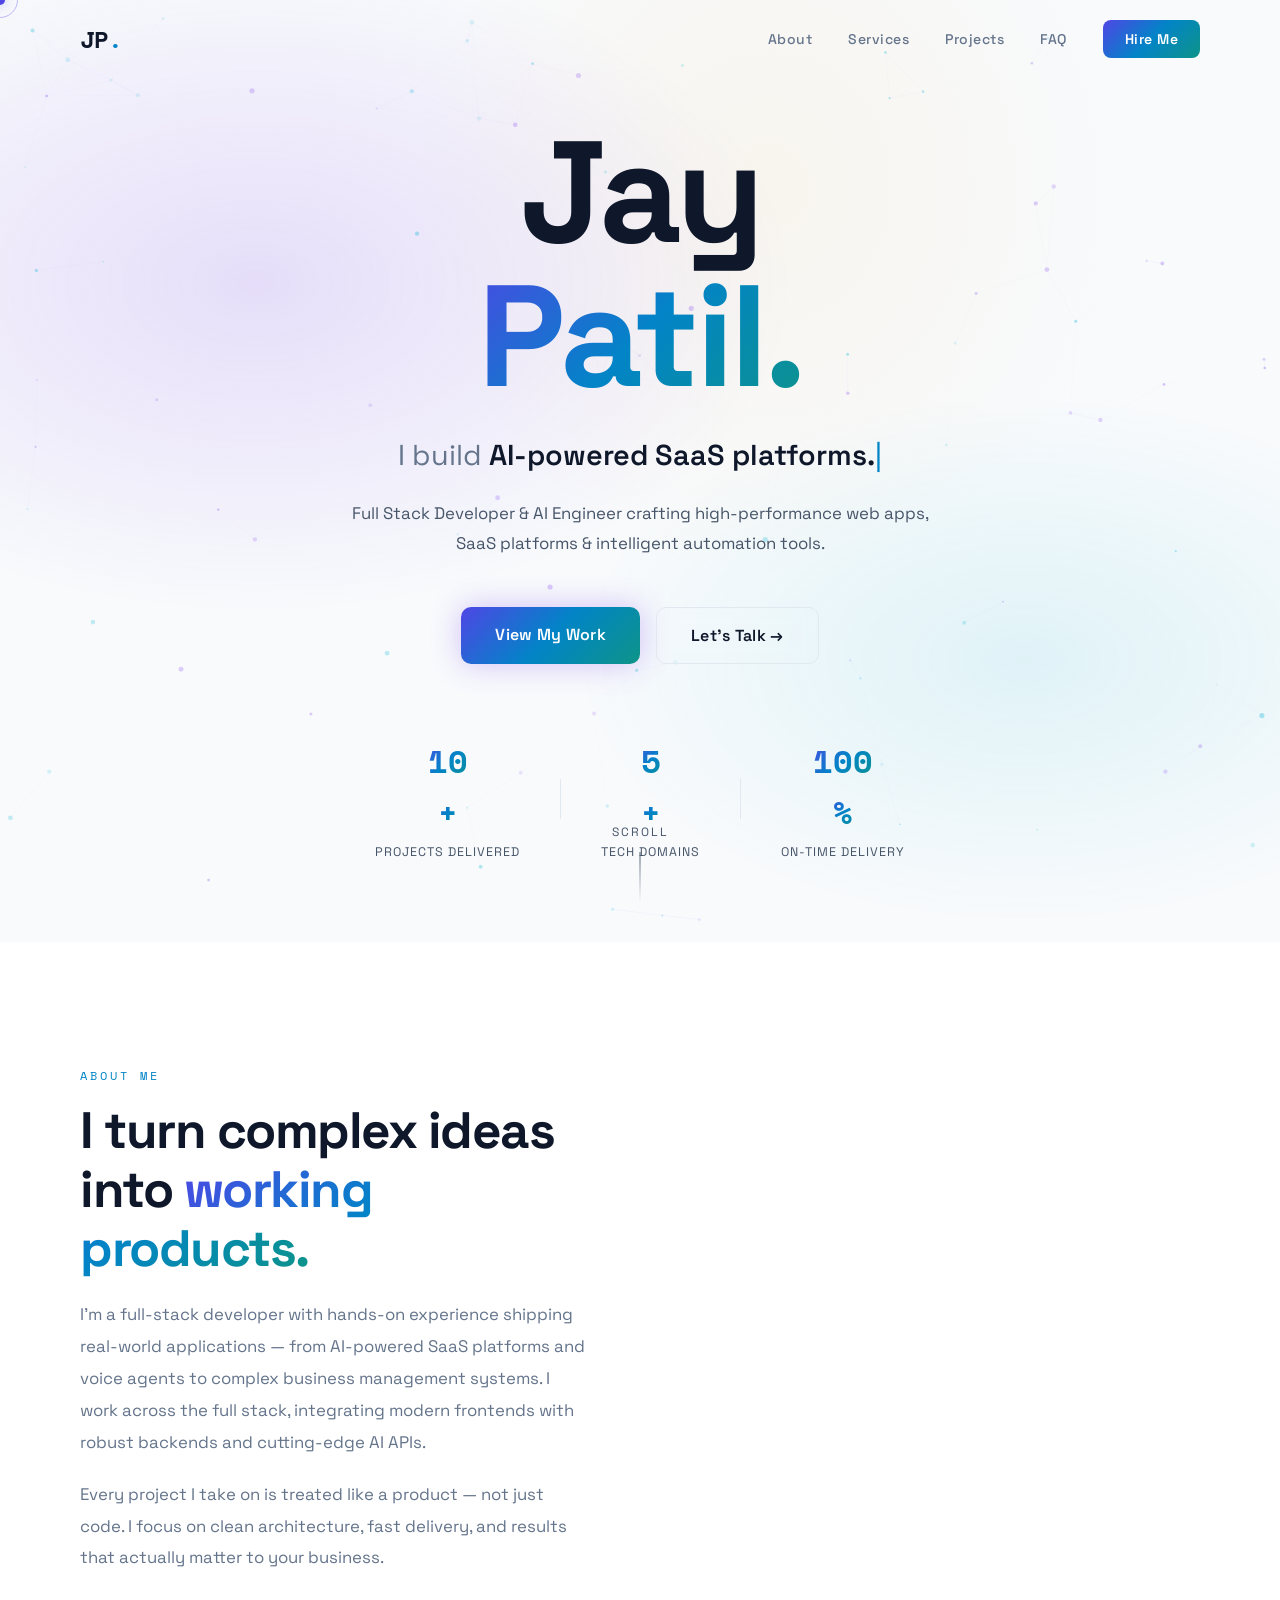
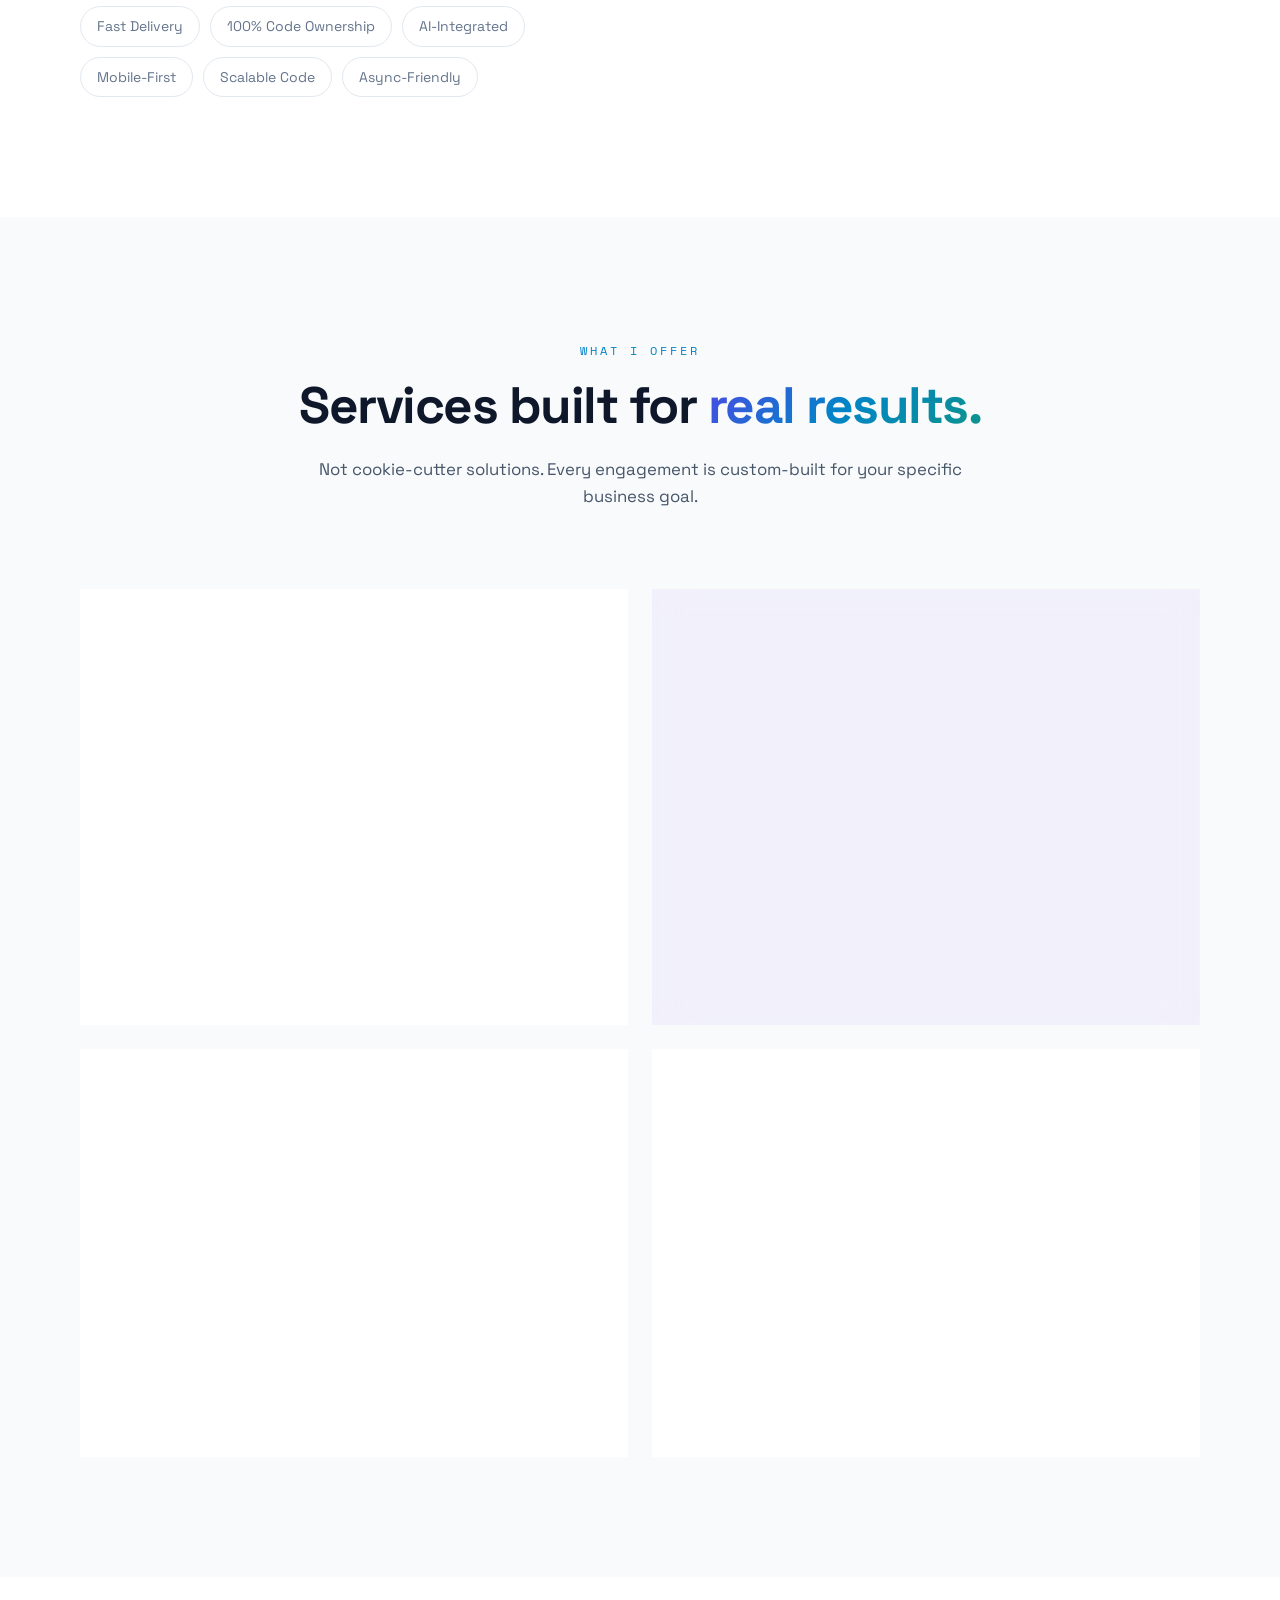
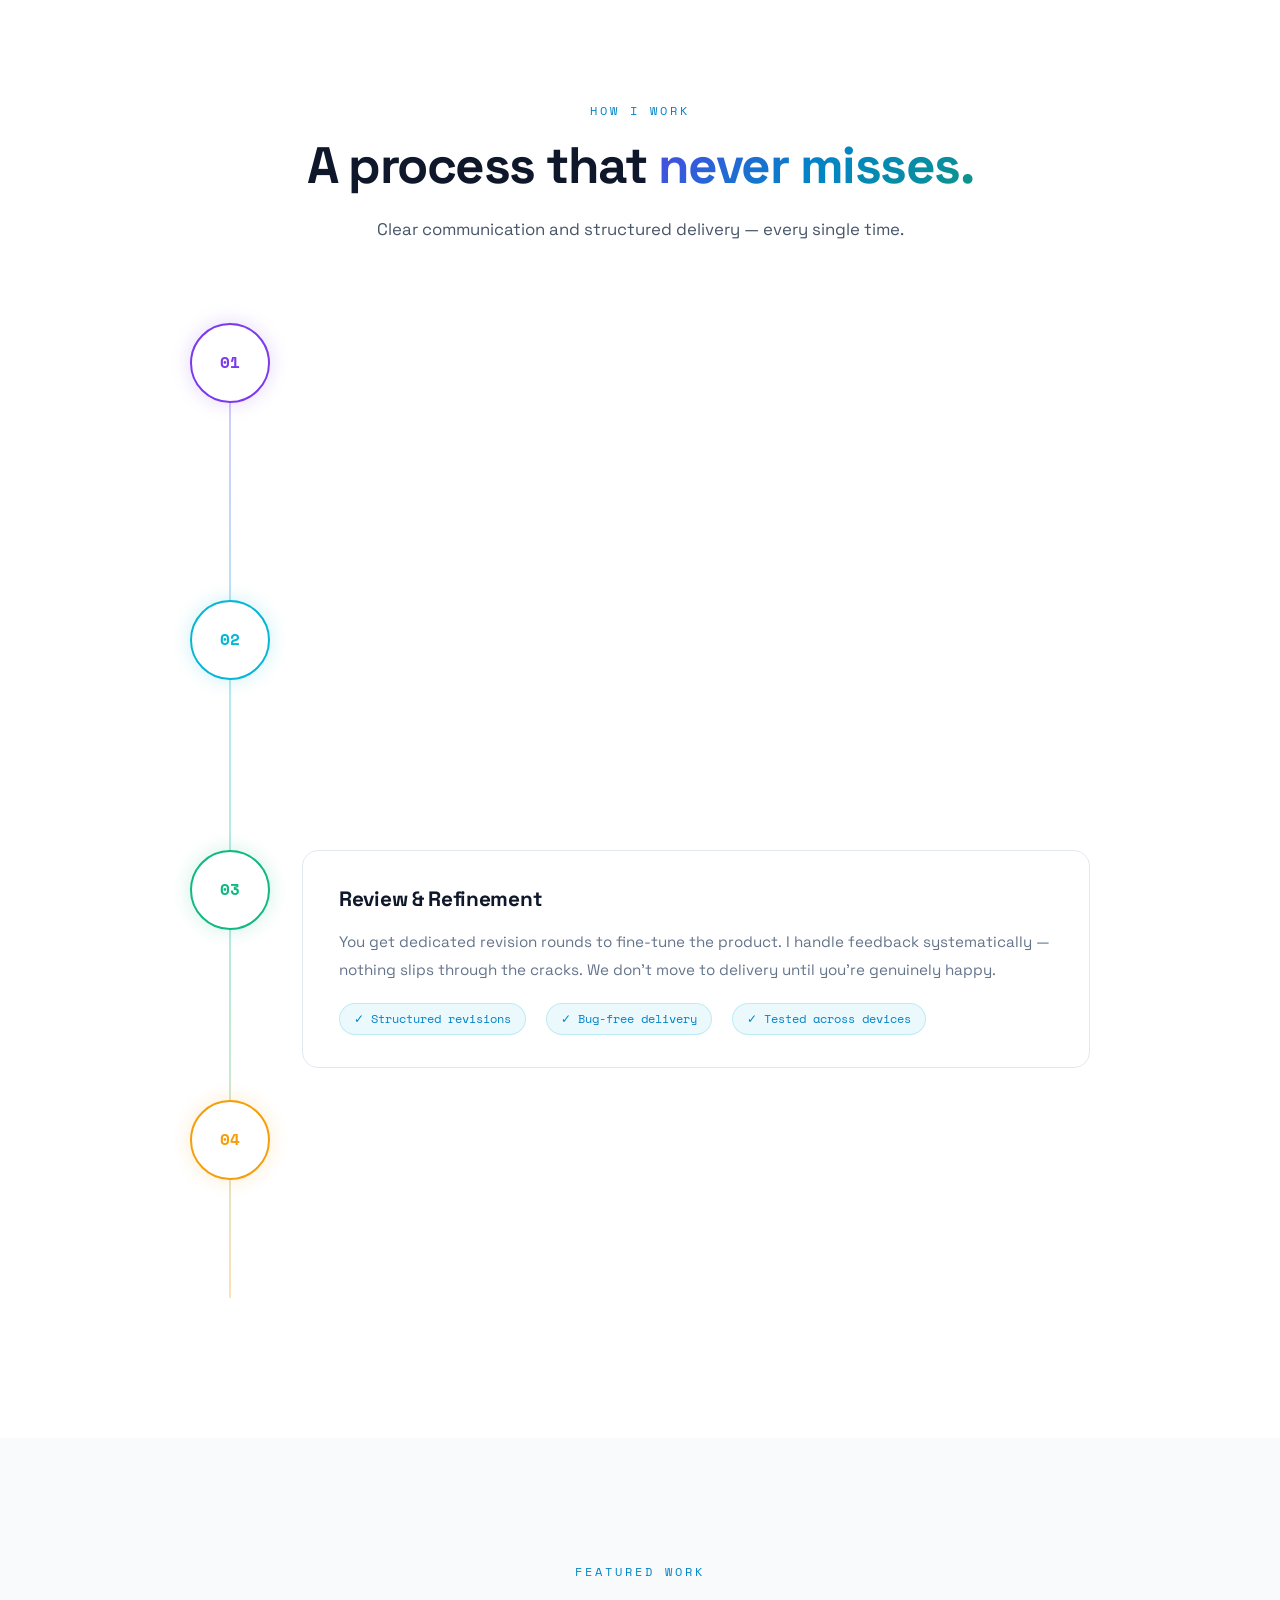
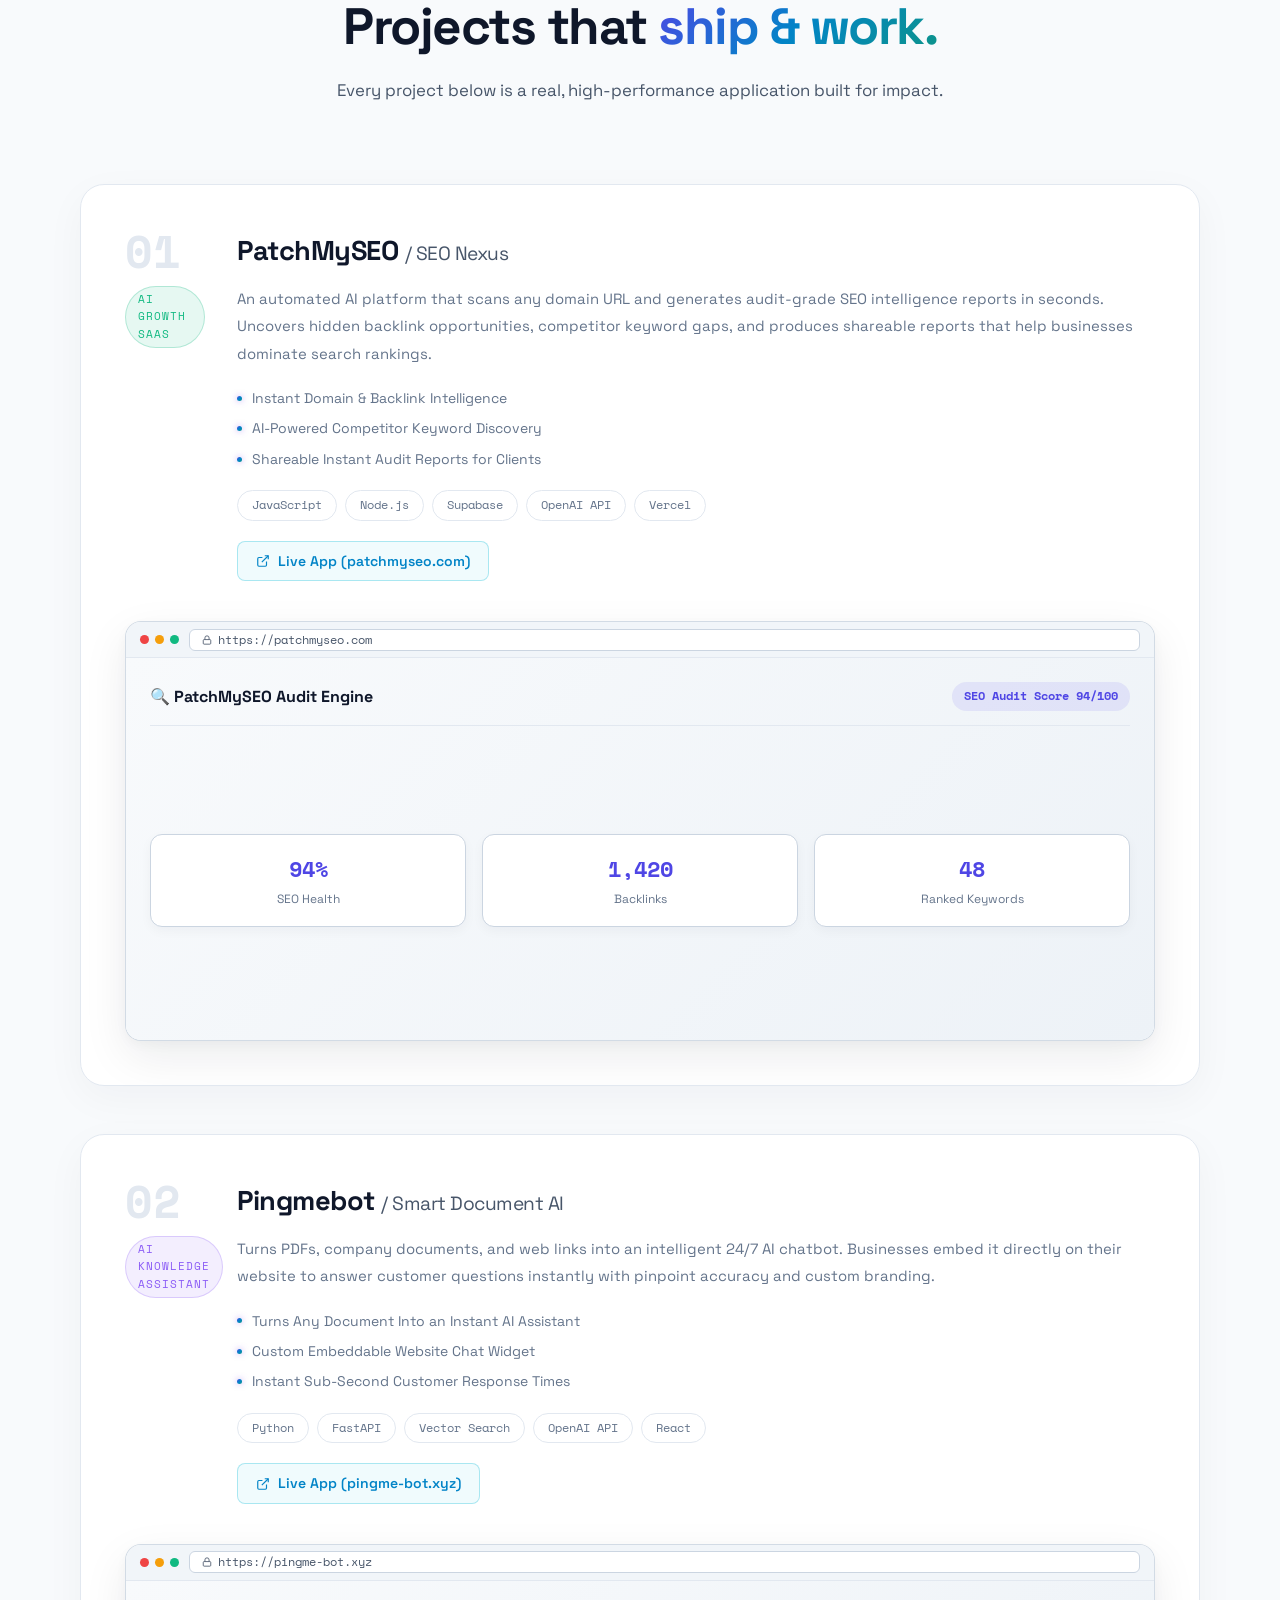
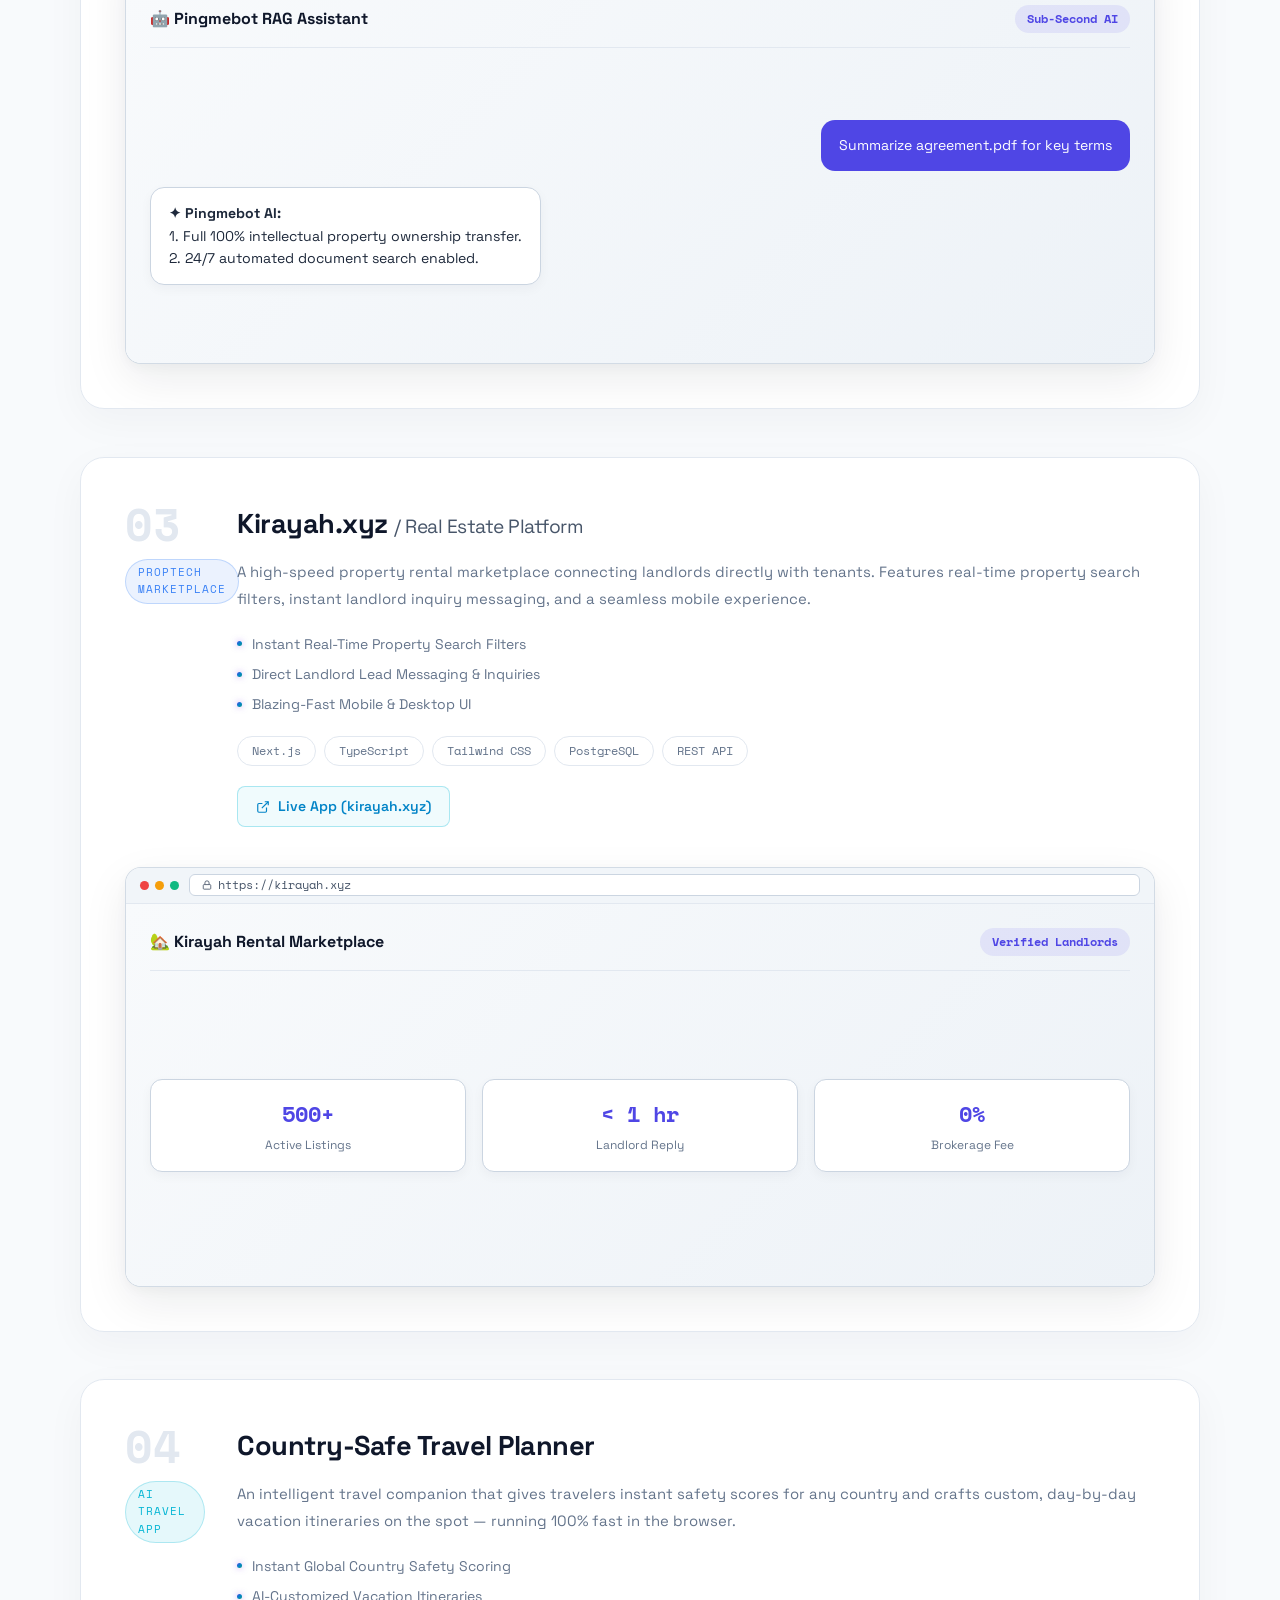
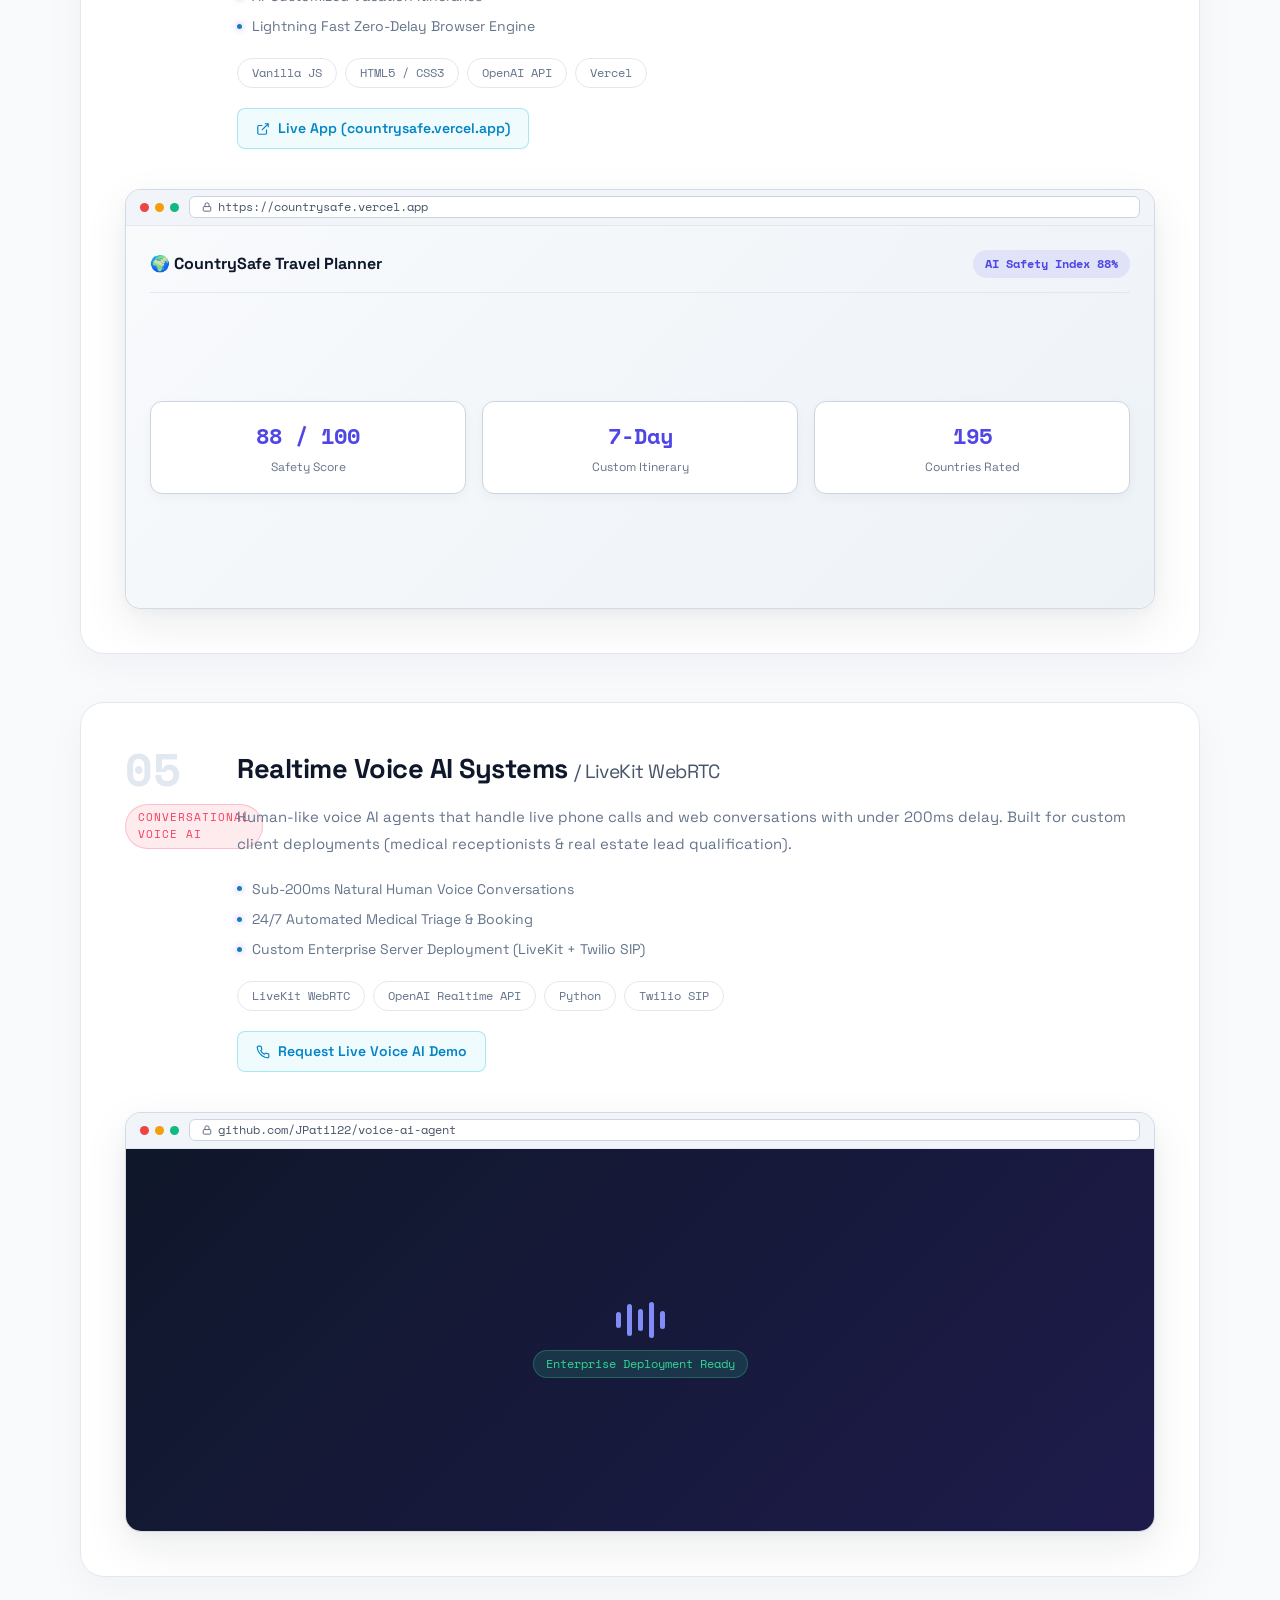
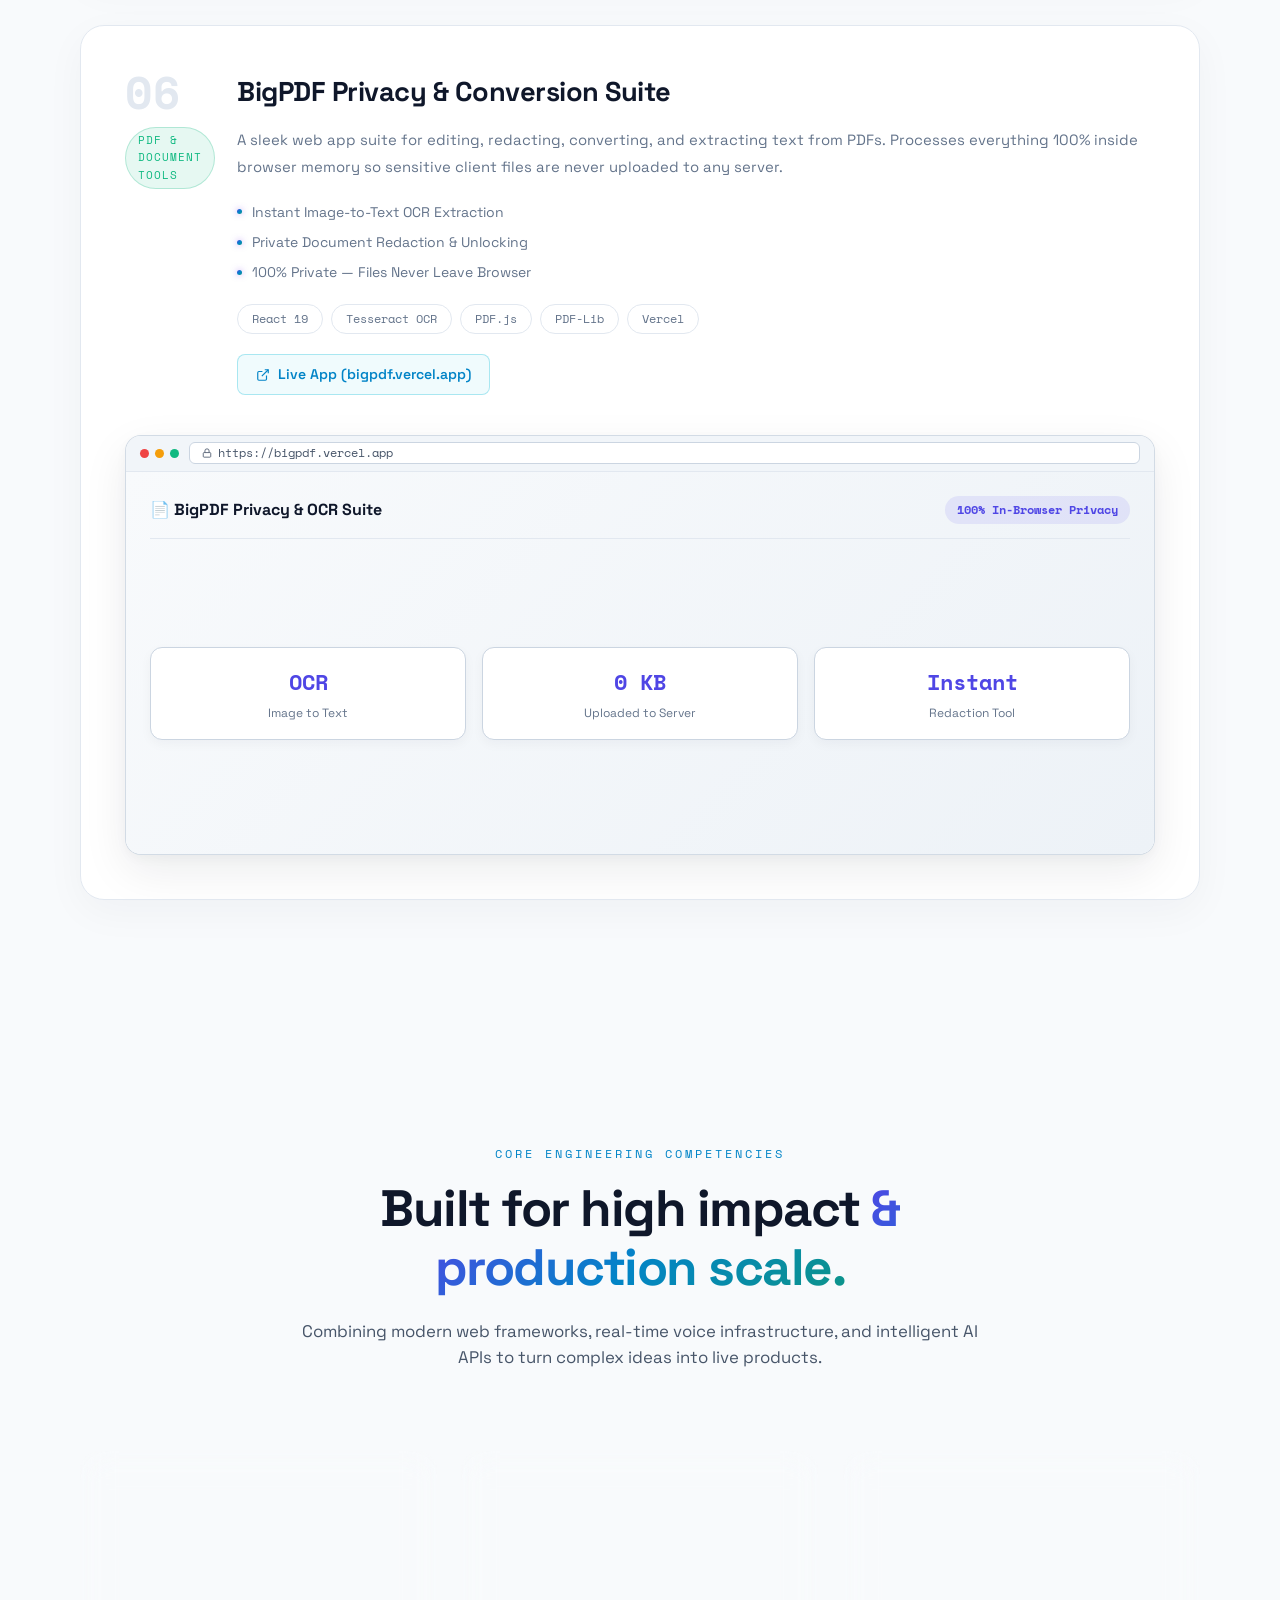
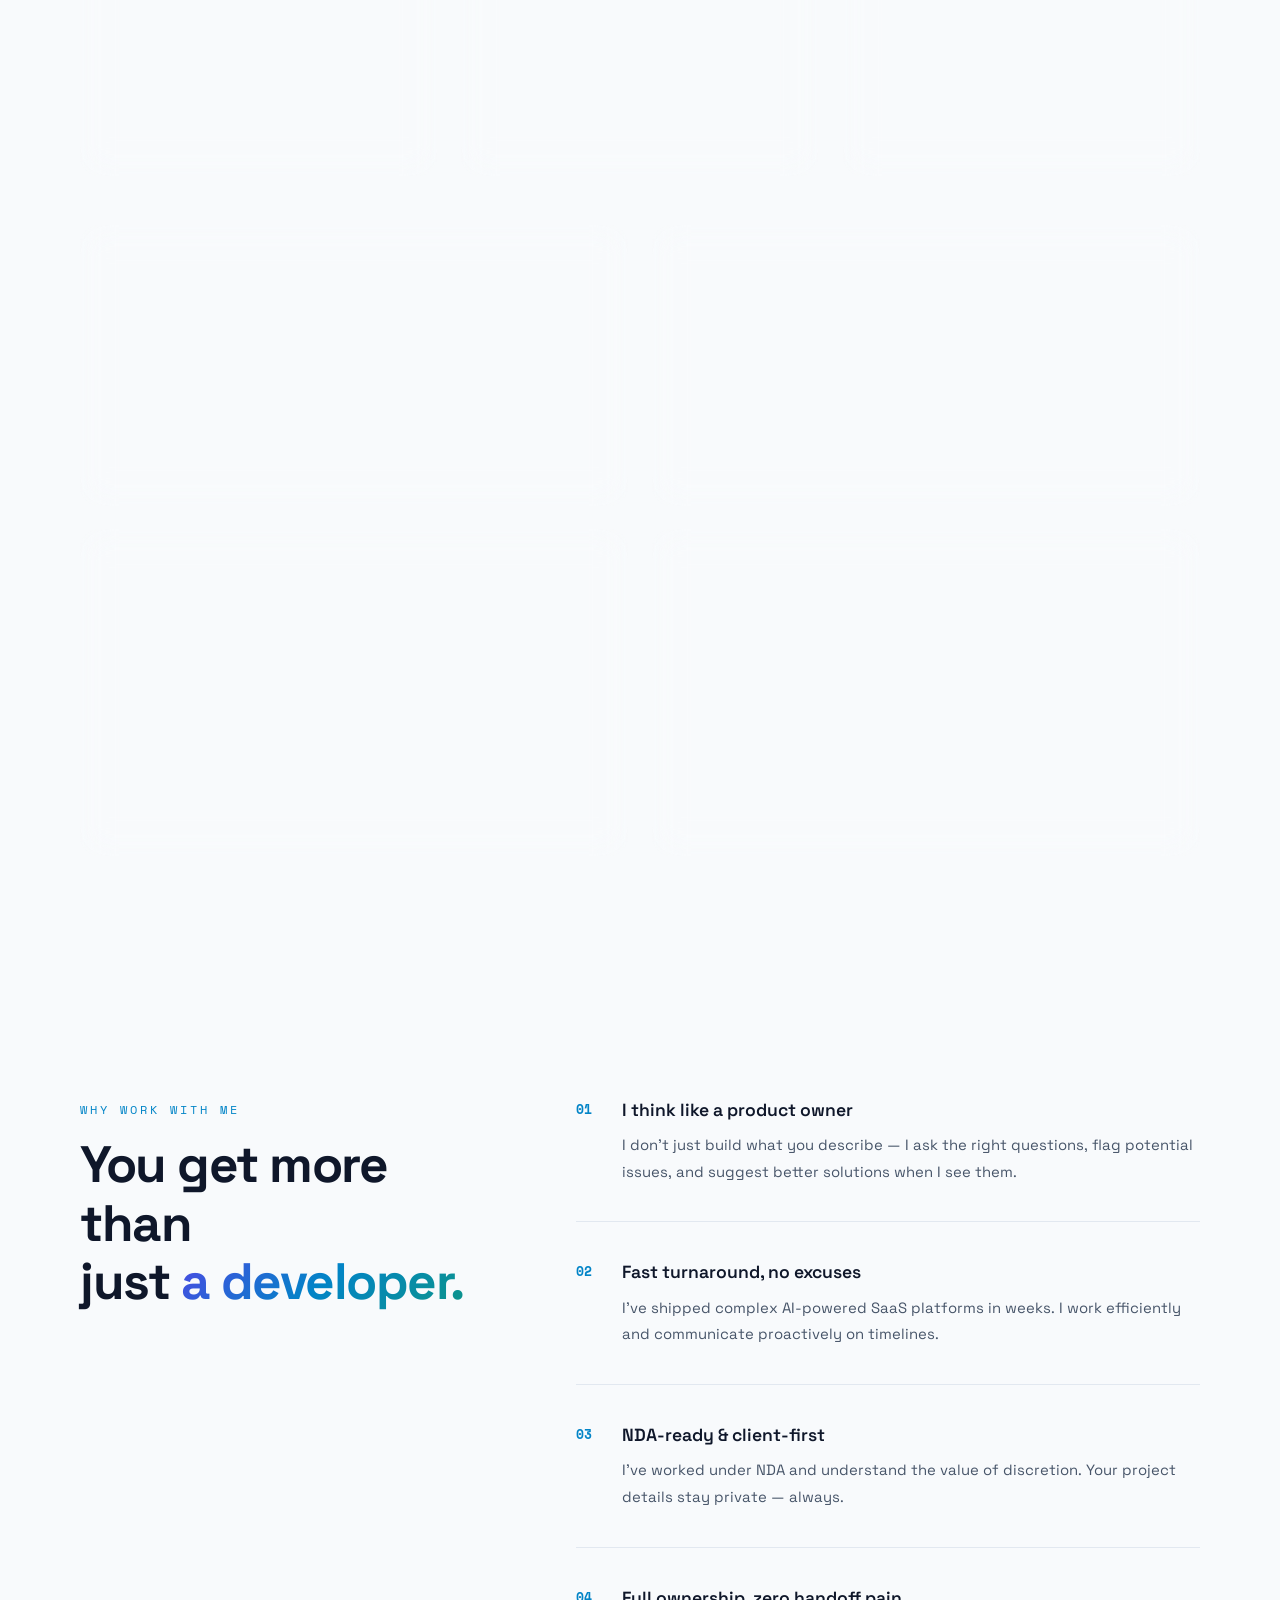
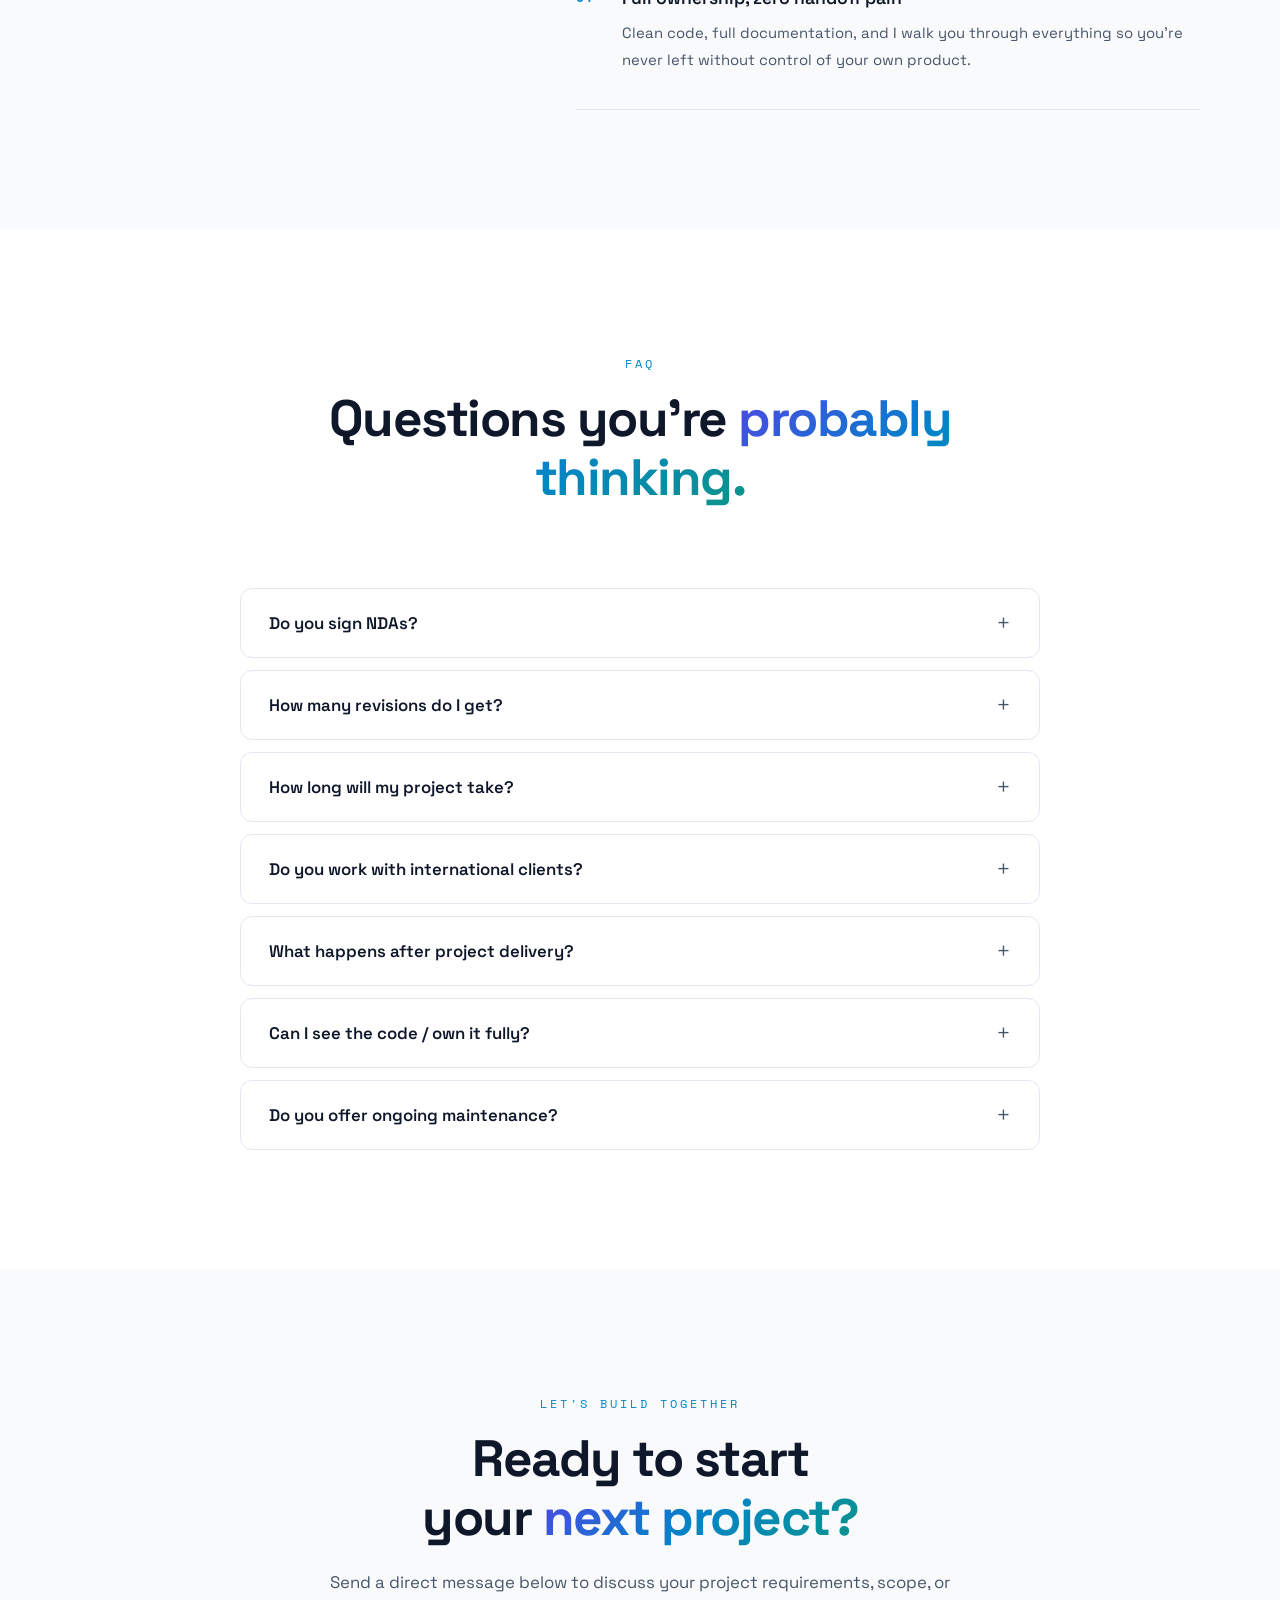
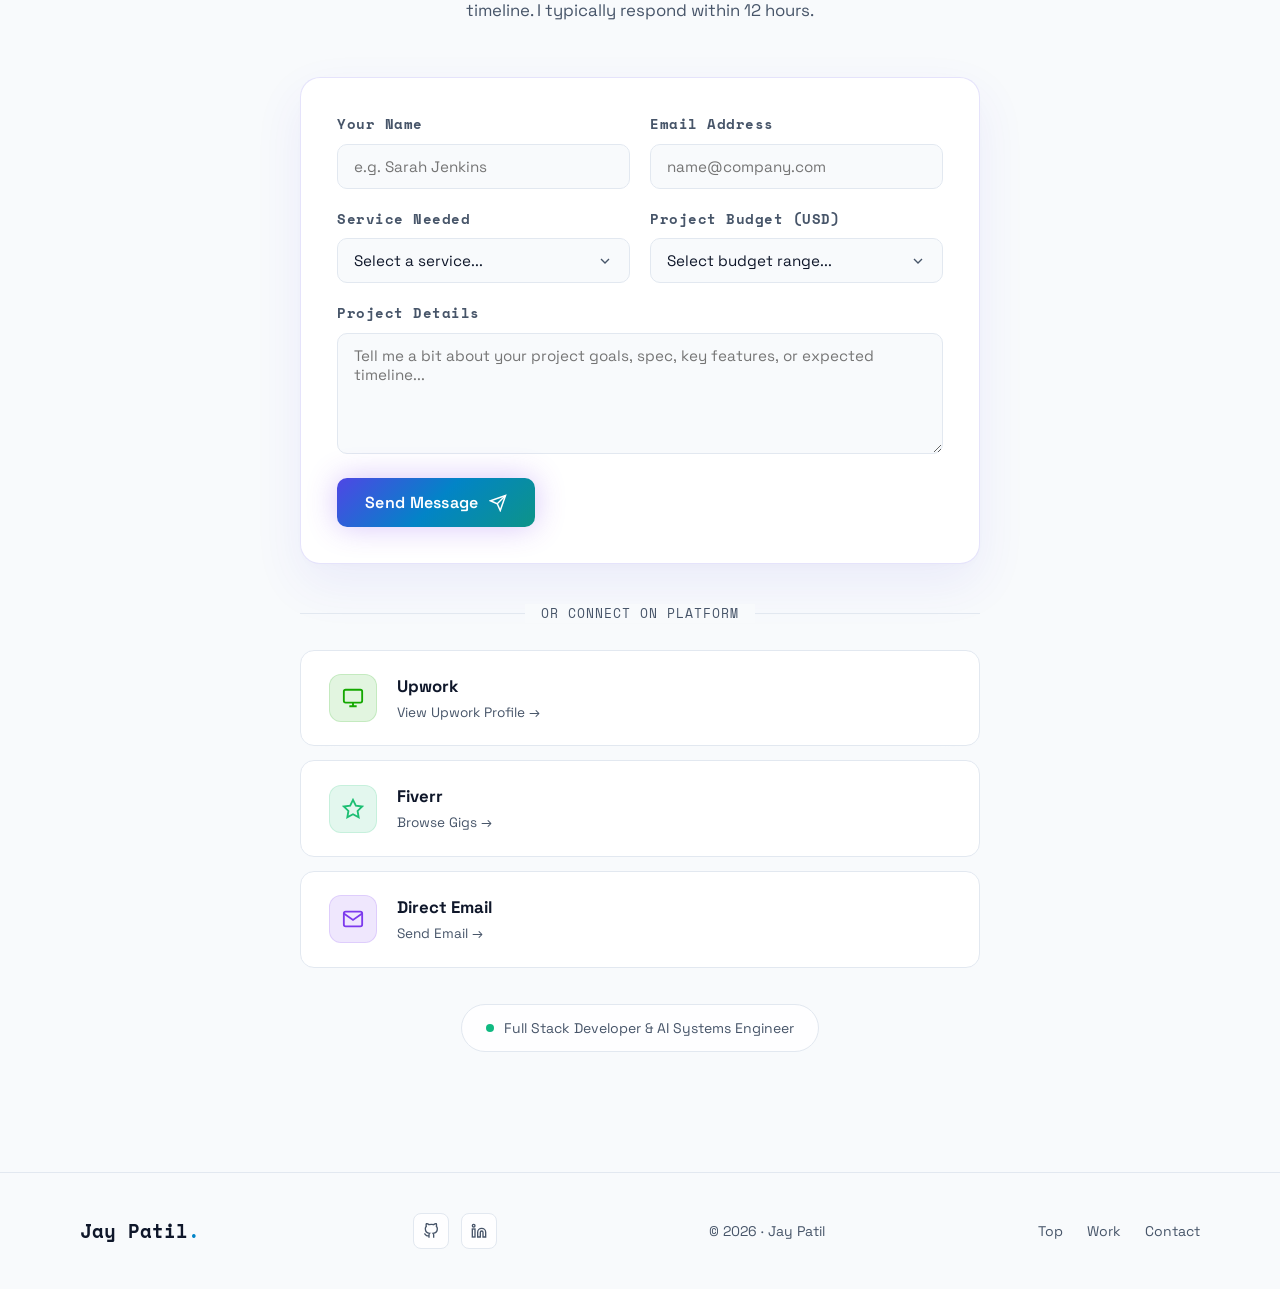
==== commit f596fed5: "Replace NDA badge with 100% Code Ownership badge" ====
--- a/index.html
+++ b/index.html
@@ -112,7 +112,7 @@
                         clean architecture, fast delivery, and results that actually matter to your business.</p>
                     <div class="about-badges">
                         <span class="badge">Fast Delivery</span>
-                        <span class="badge">NDA-Ready</span>
+                        <span class="badge">100% Code Ownership</span>
                         <span class="badge">AI-Integrated</span>
                         <span class="badge">Mobile-First</span>
                         <span class="badge">Scalable Code</span>
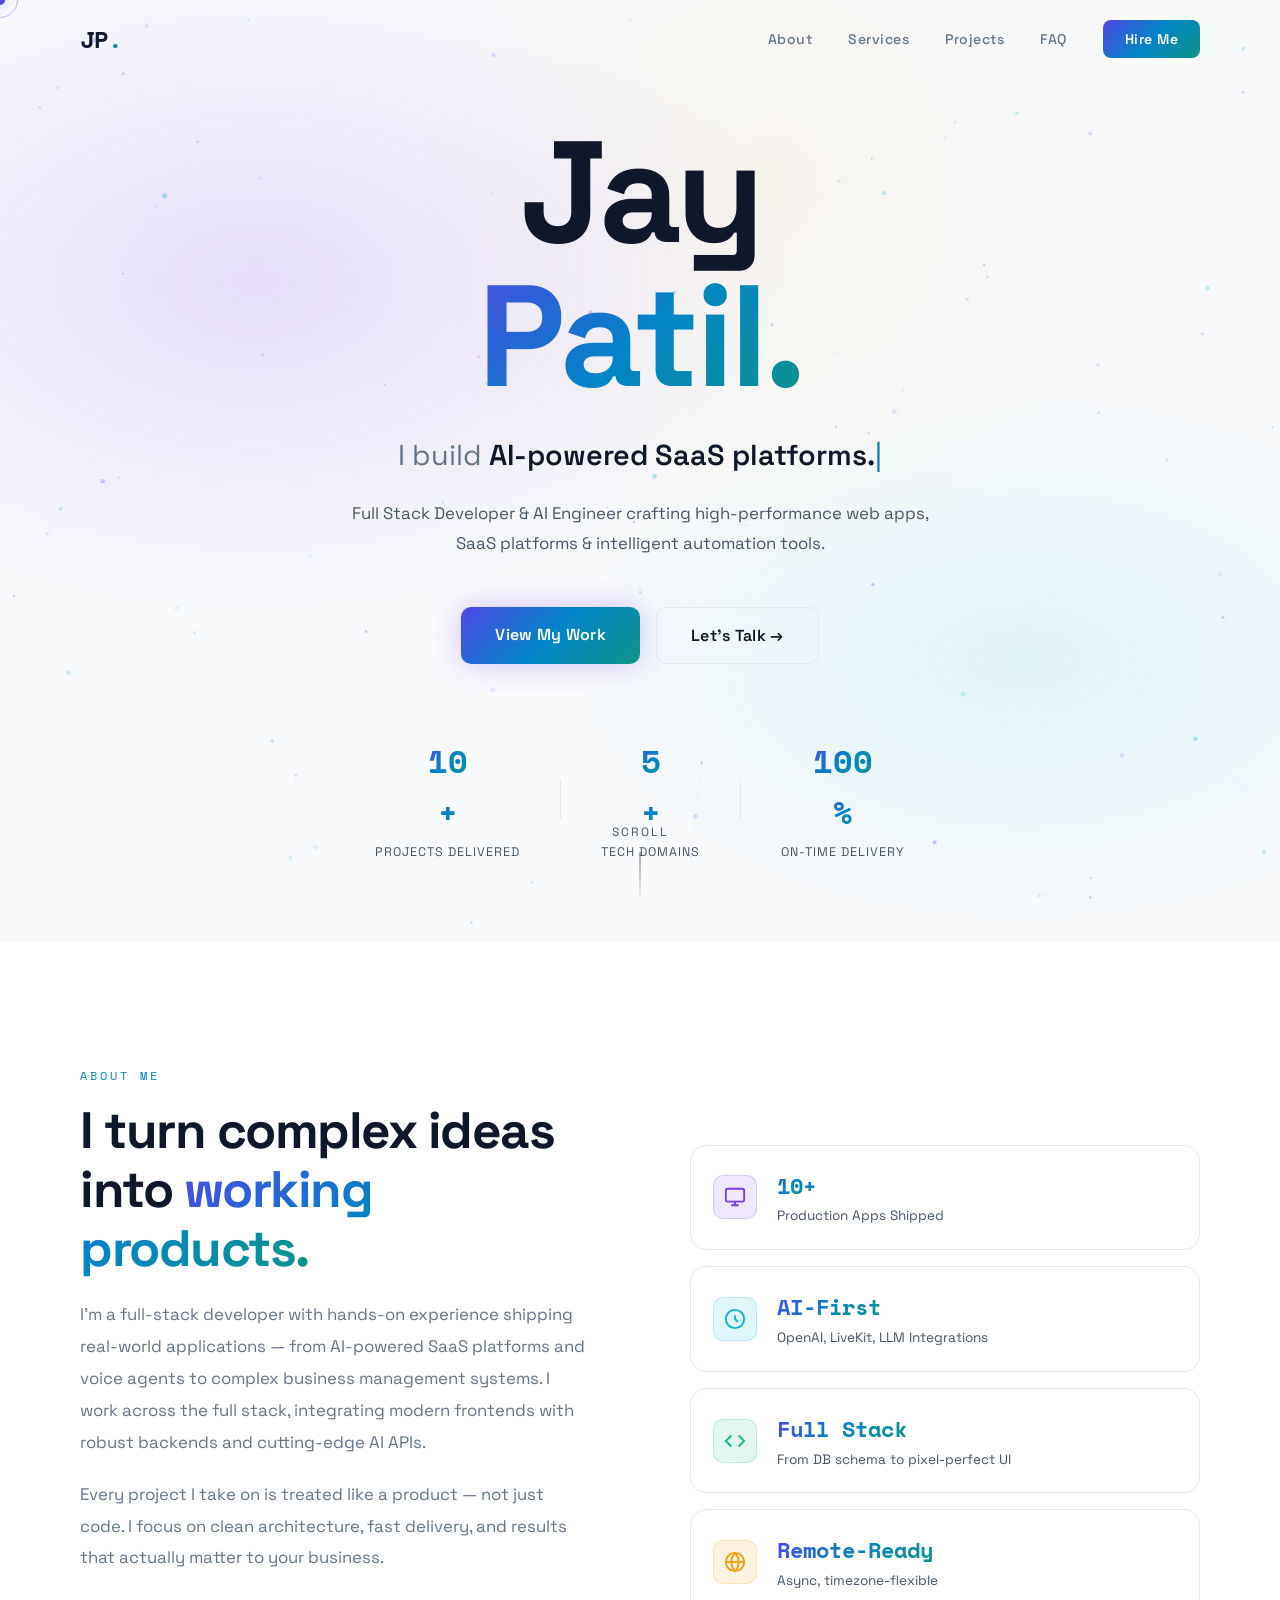
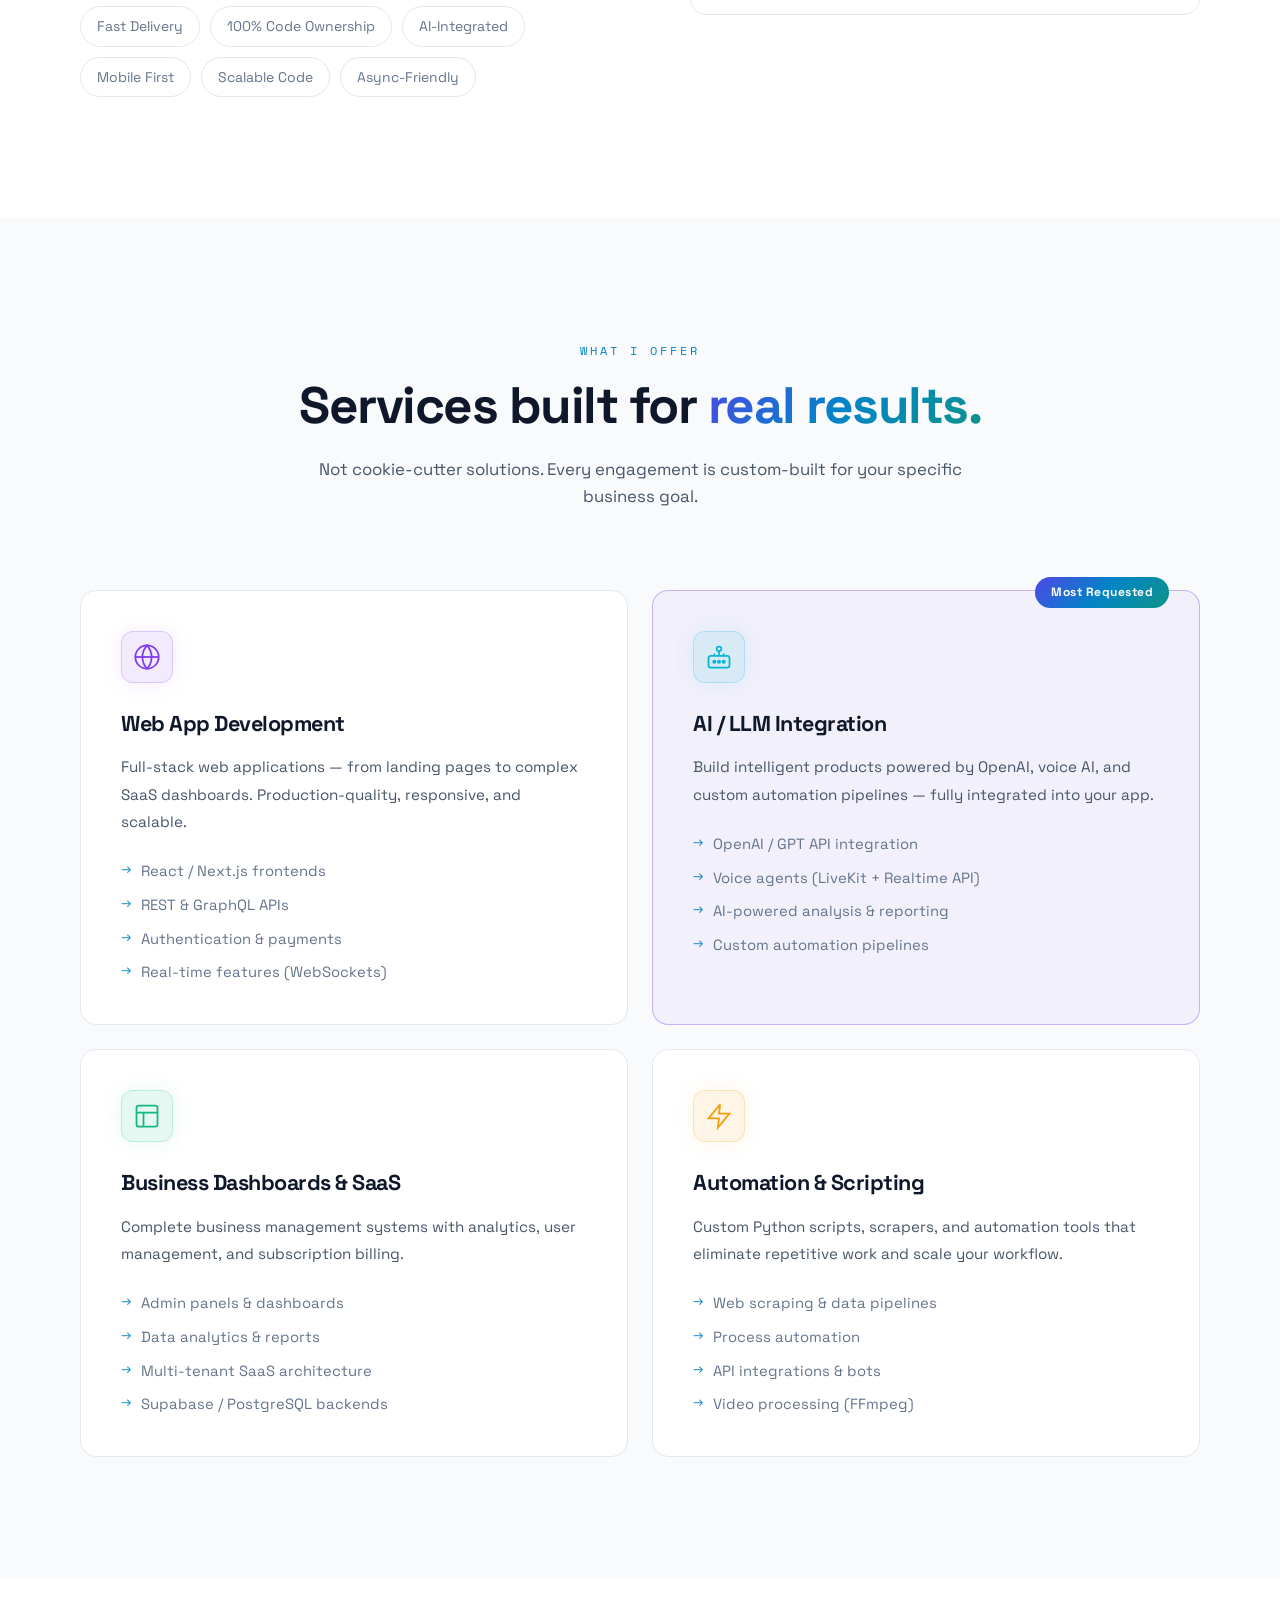
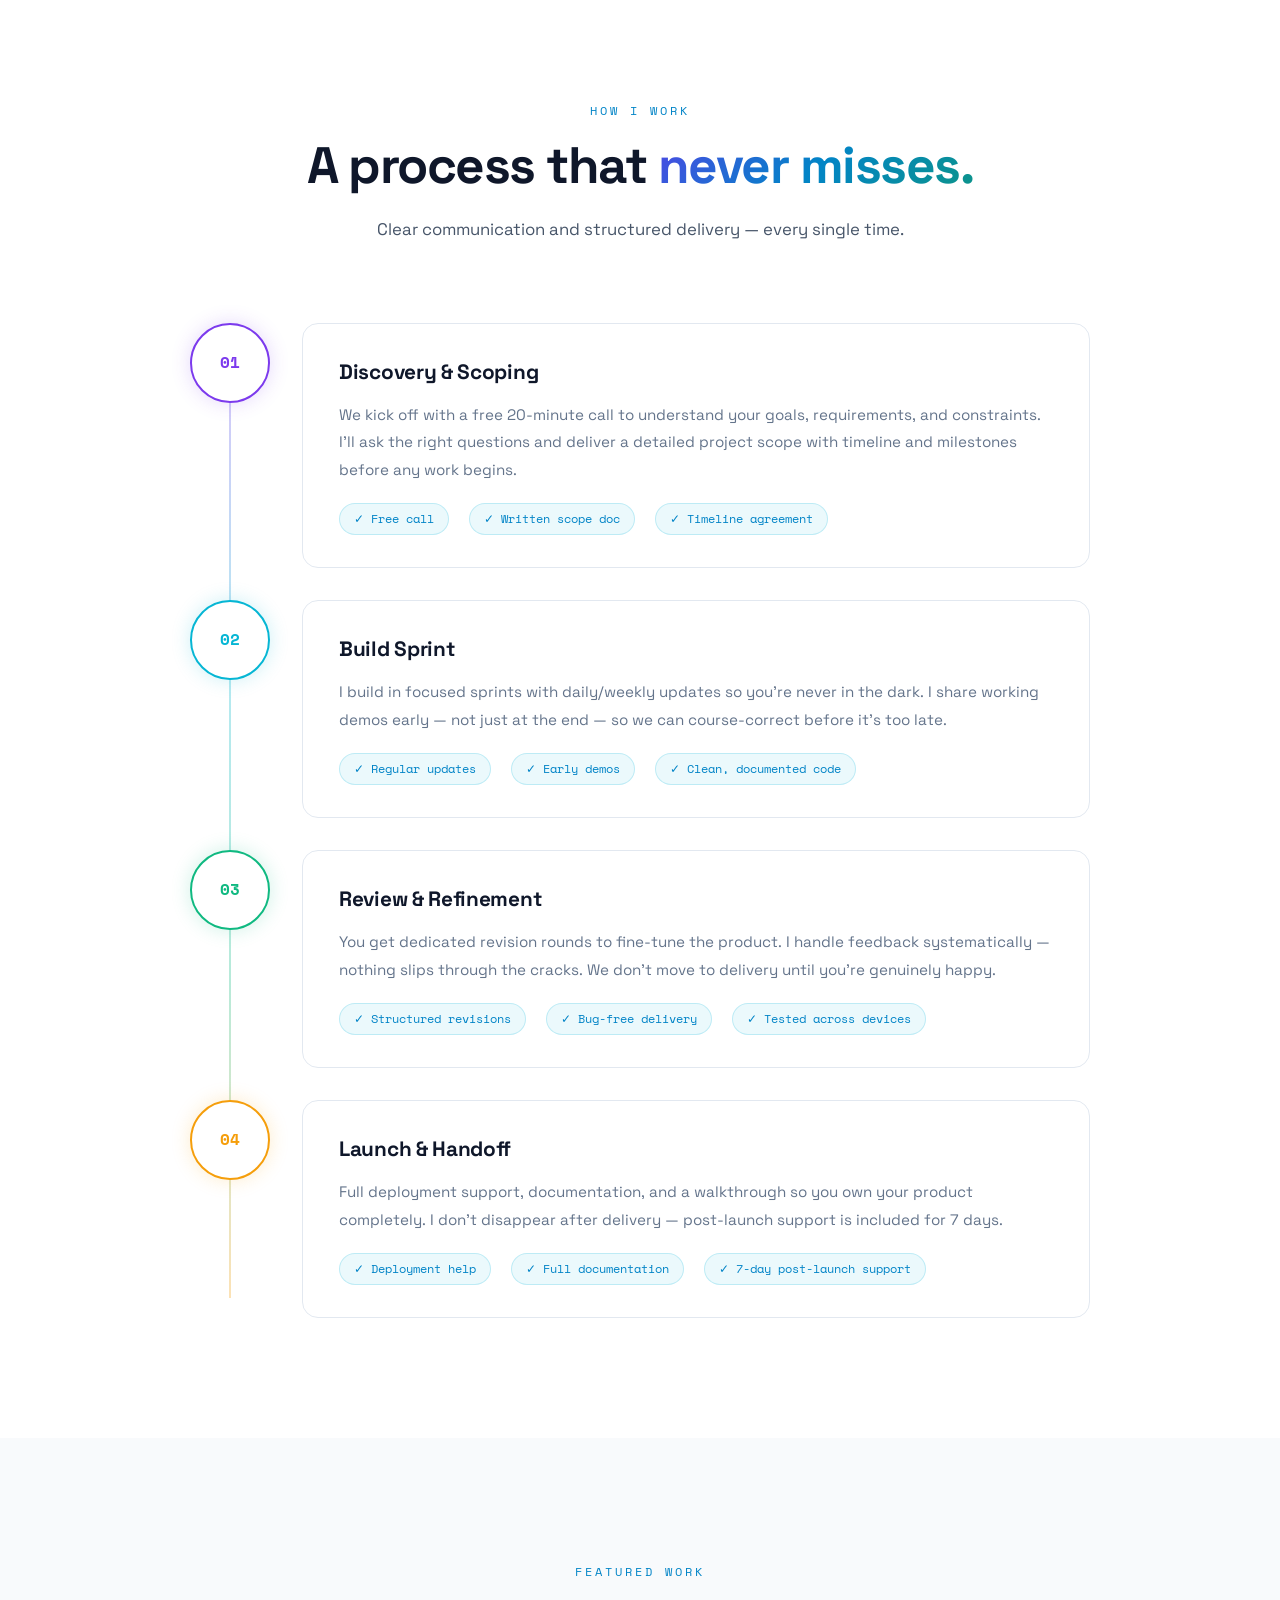
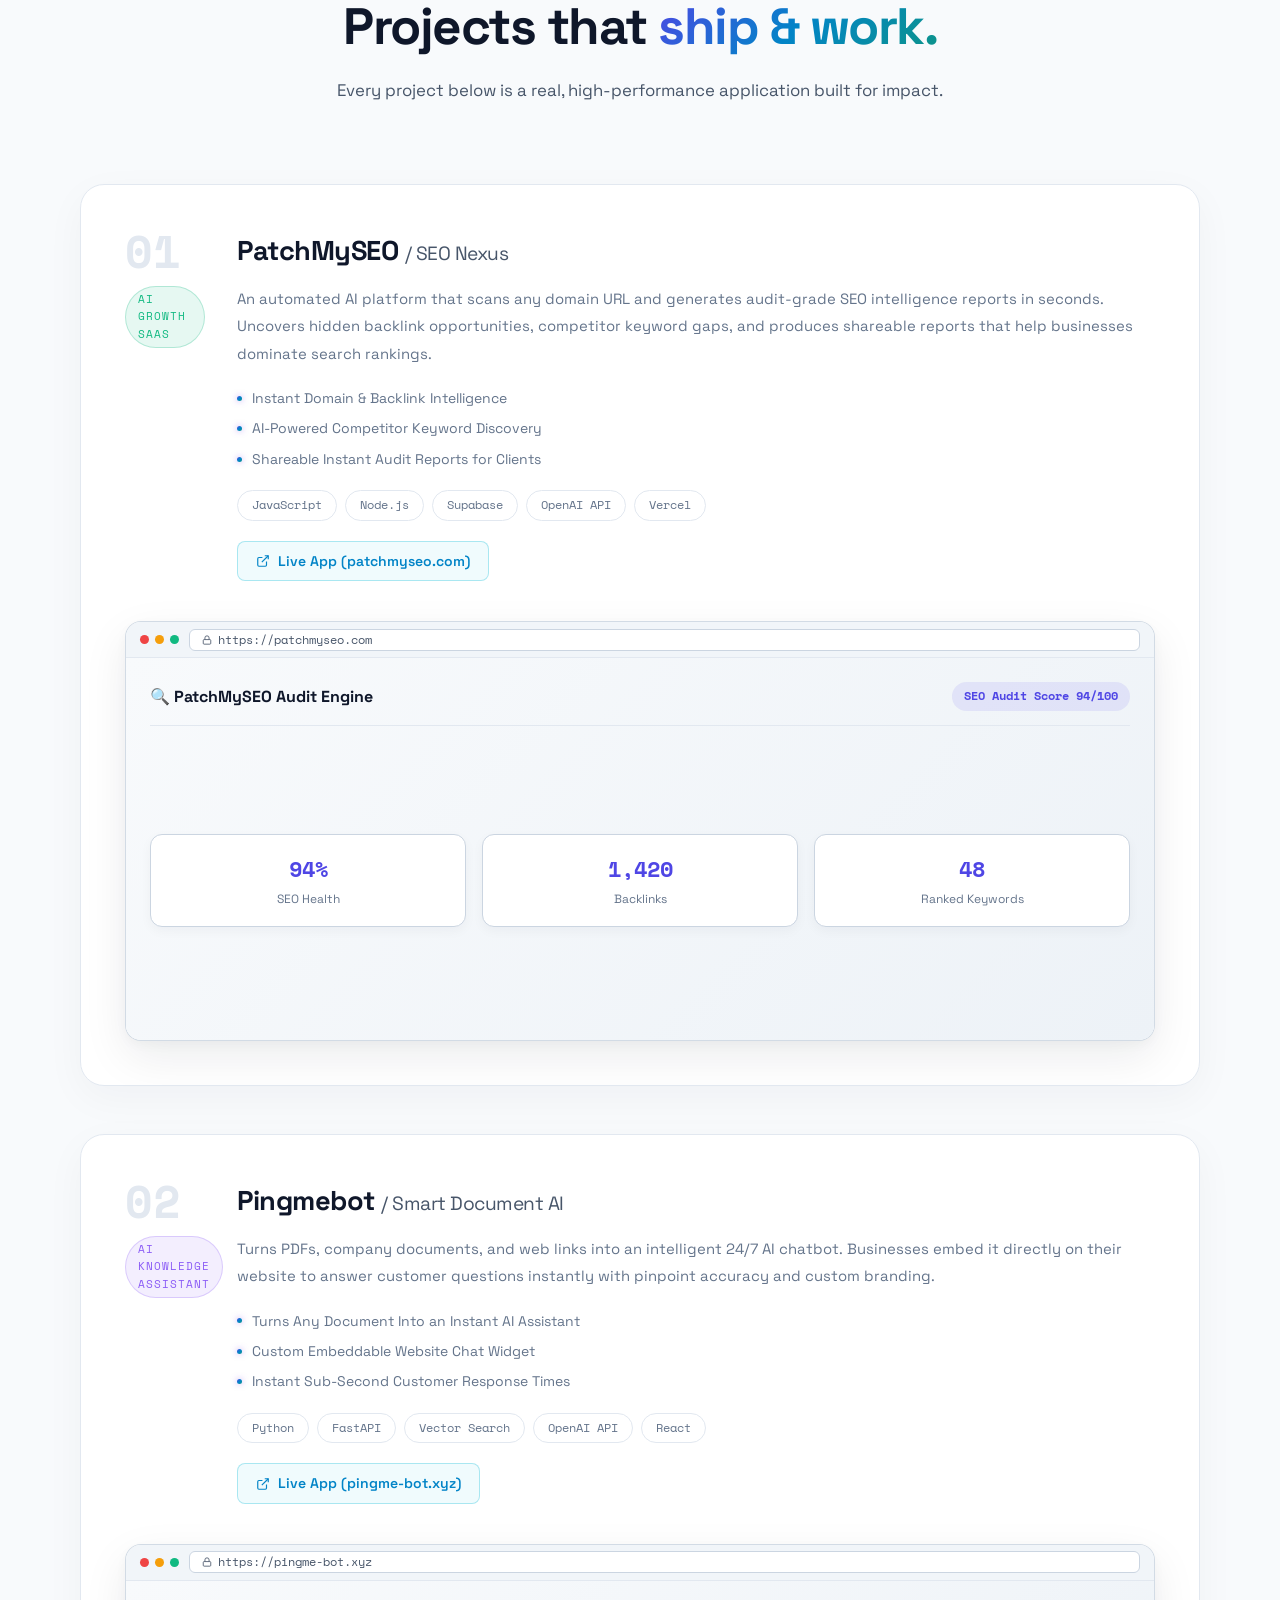
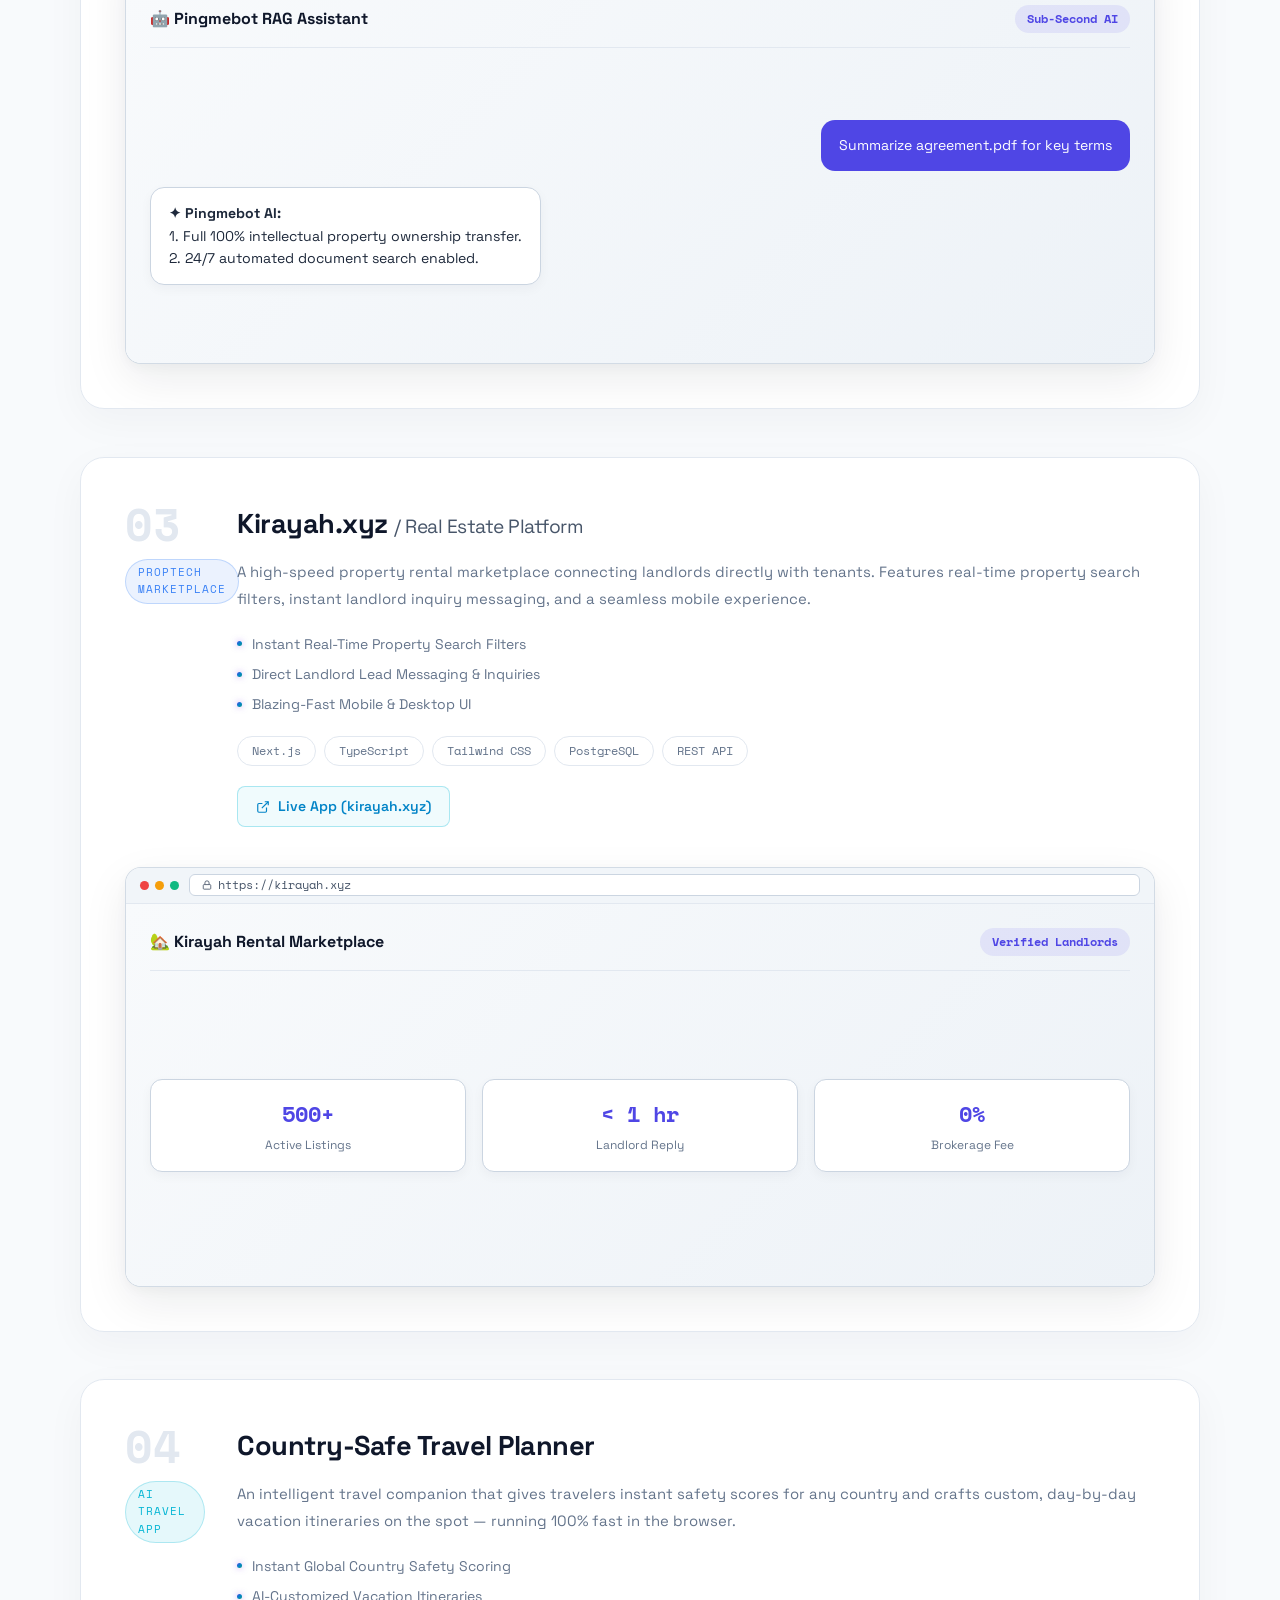
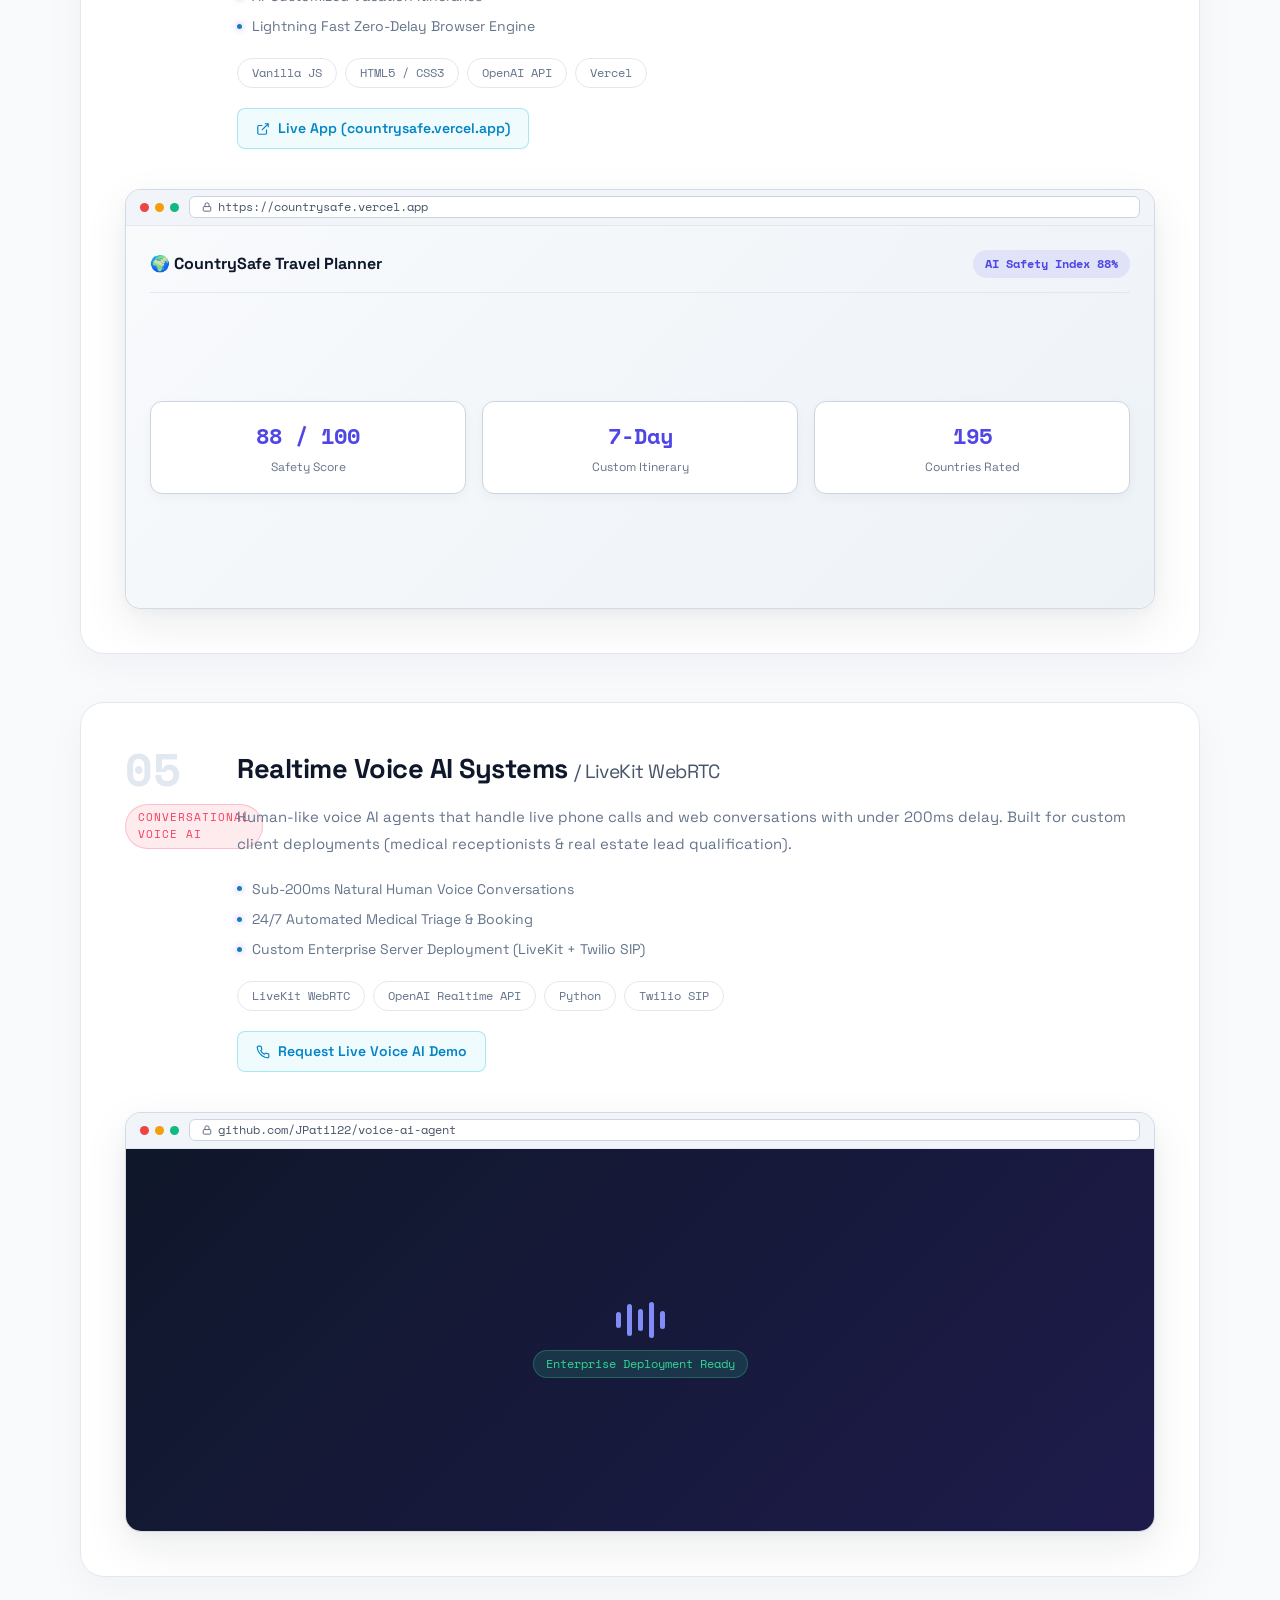
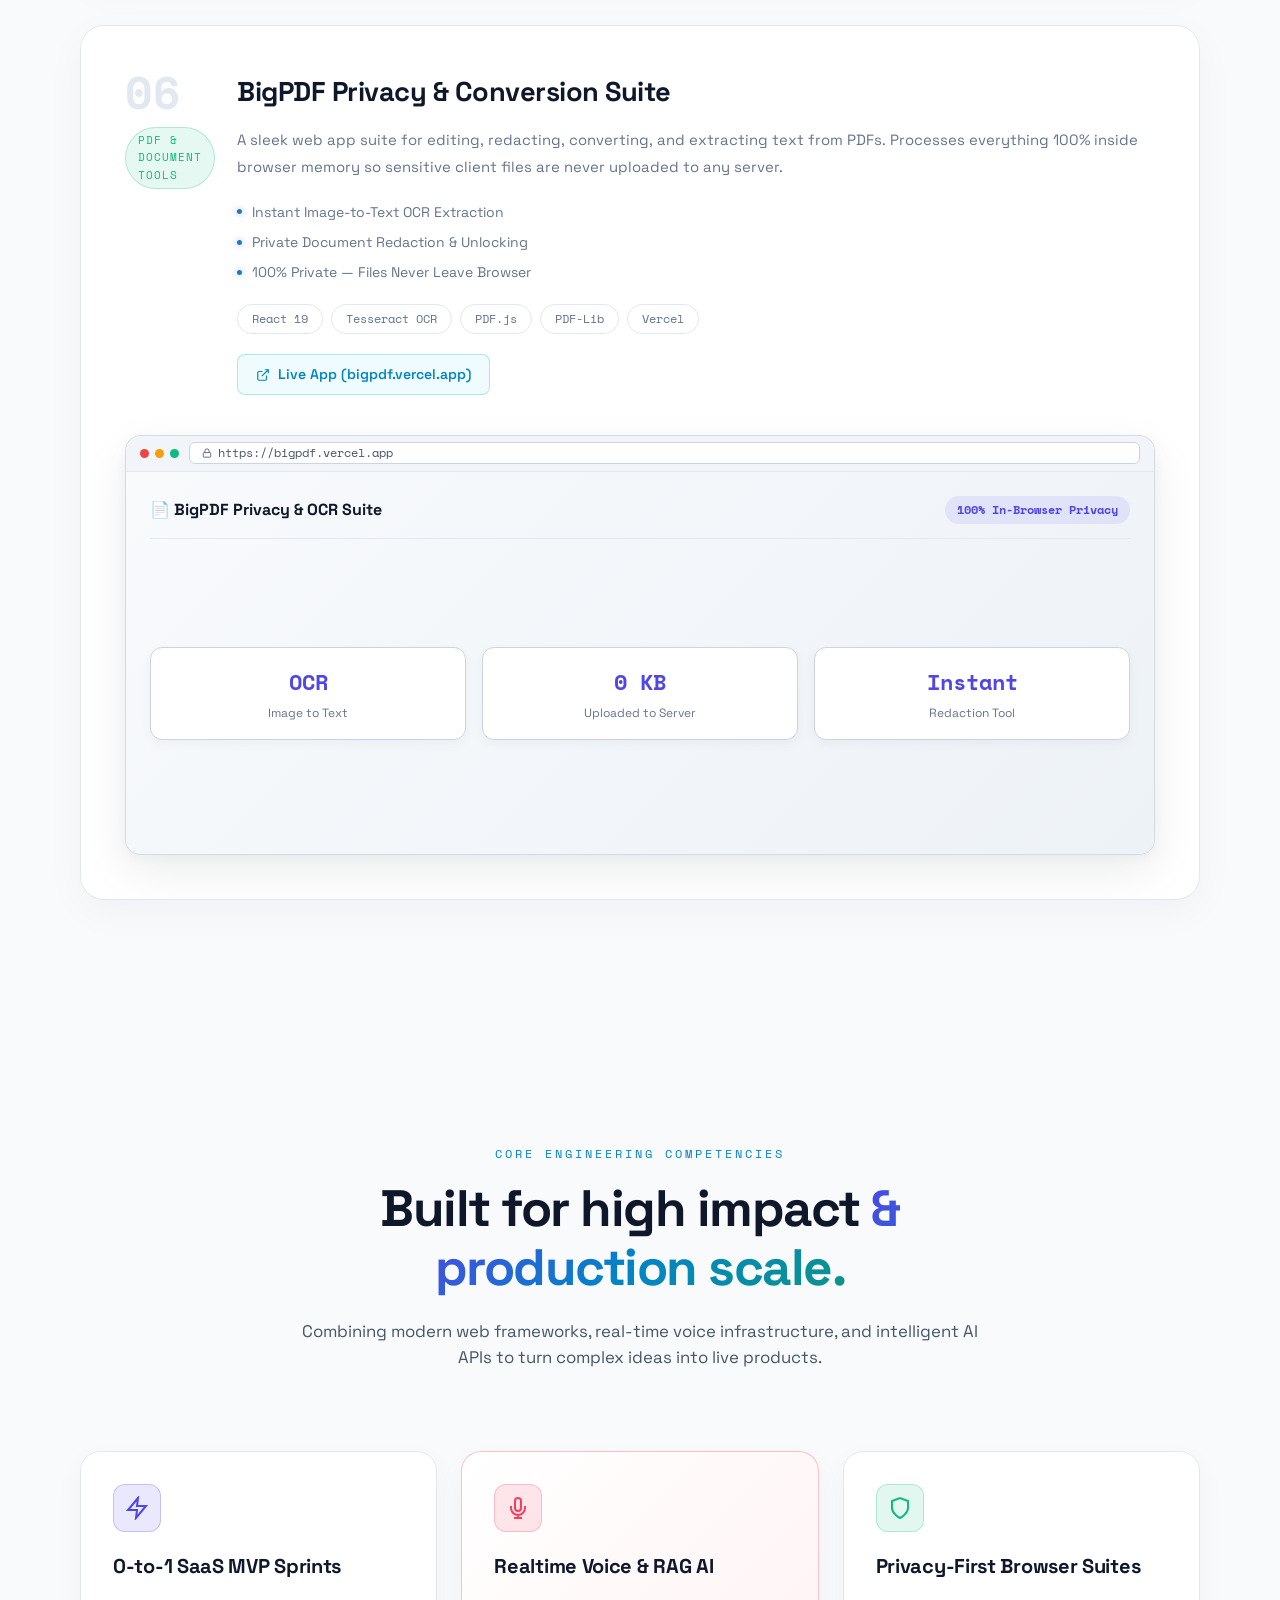
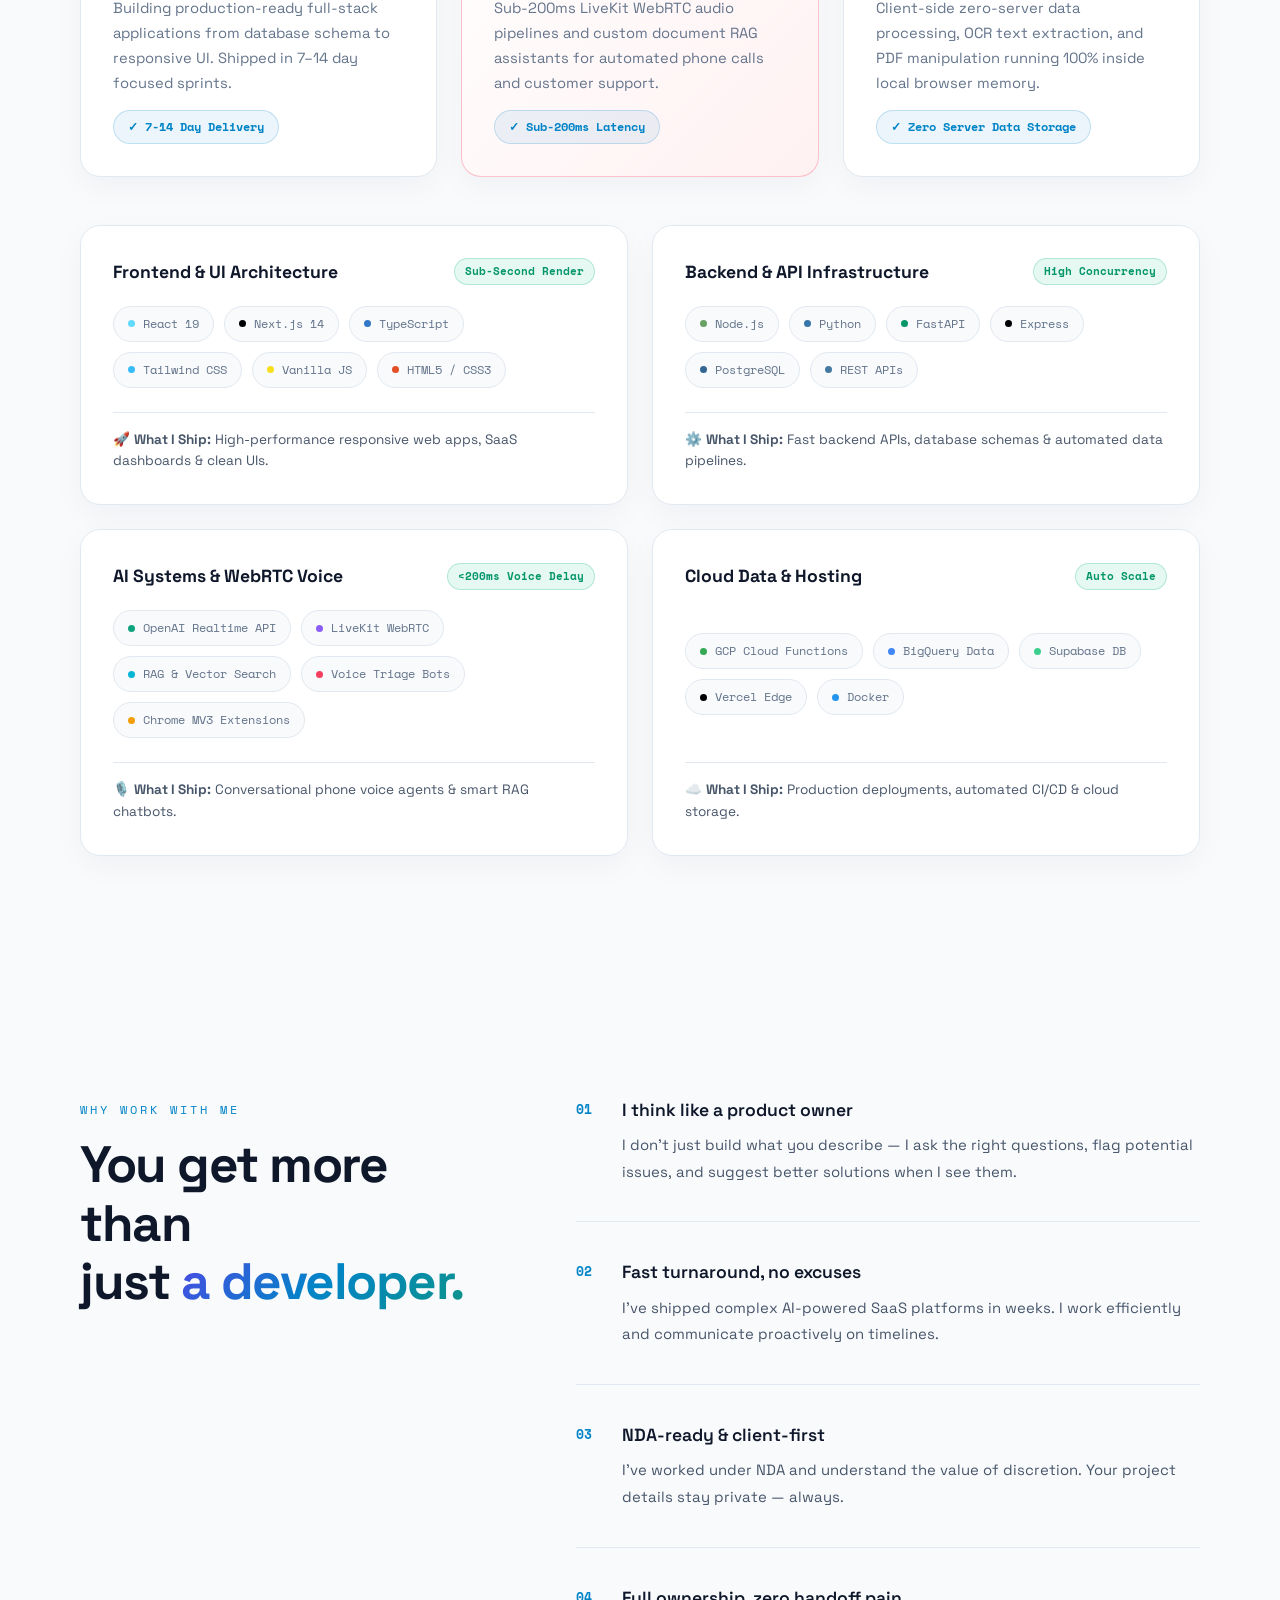
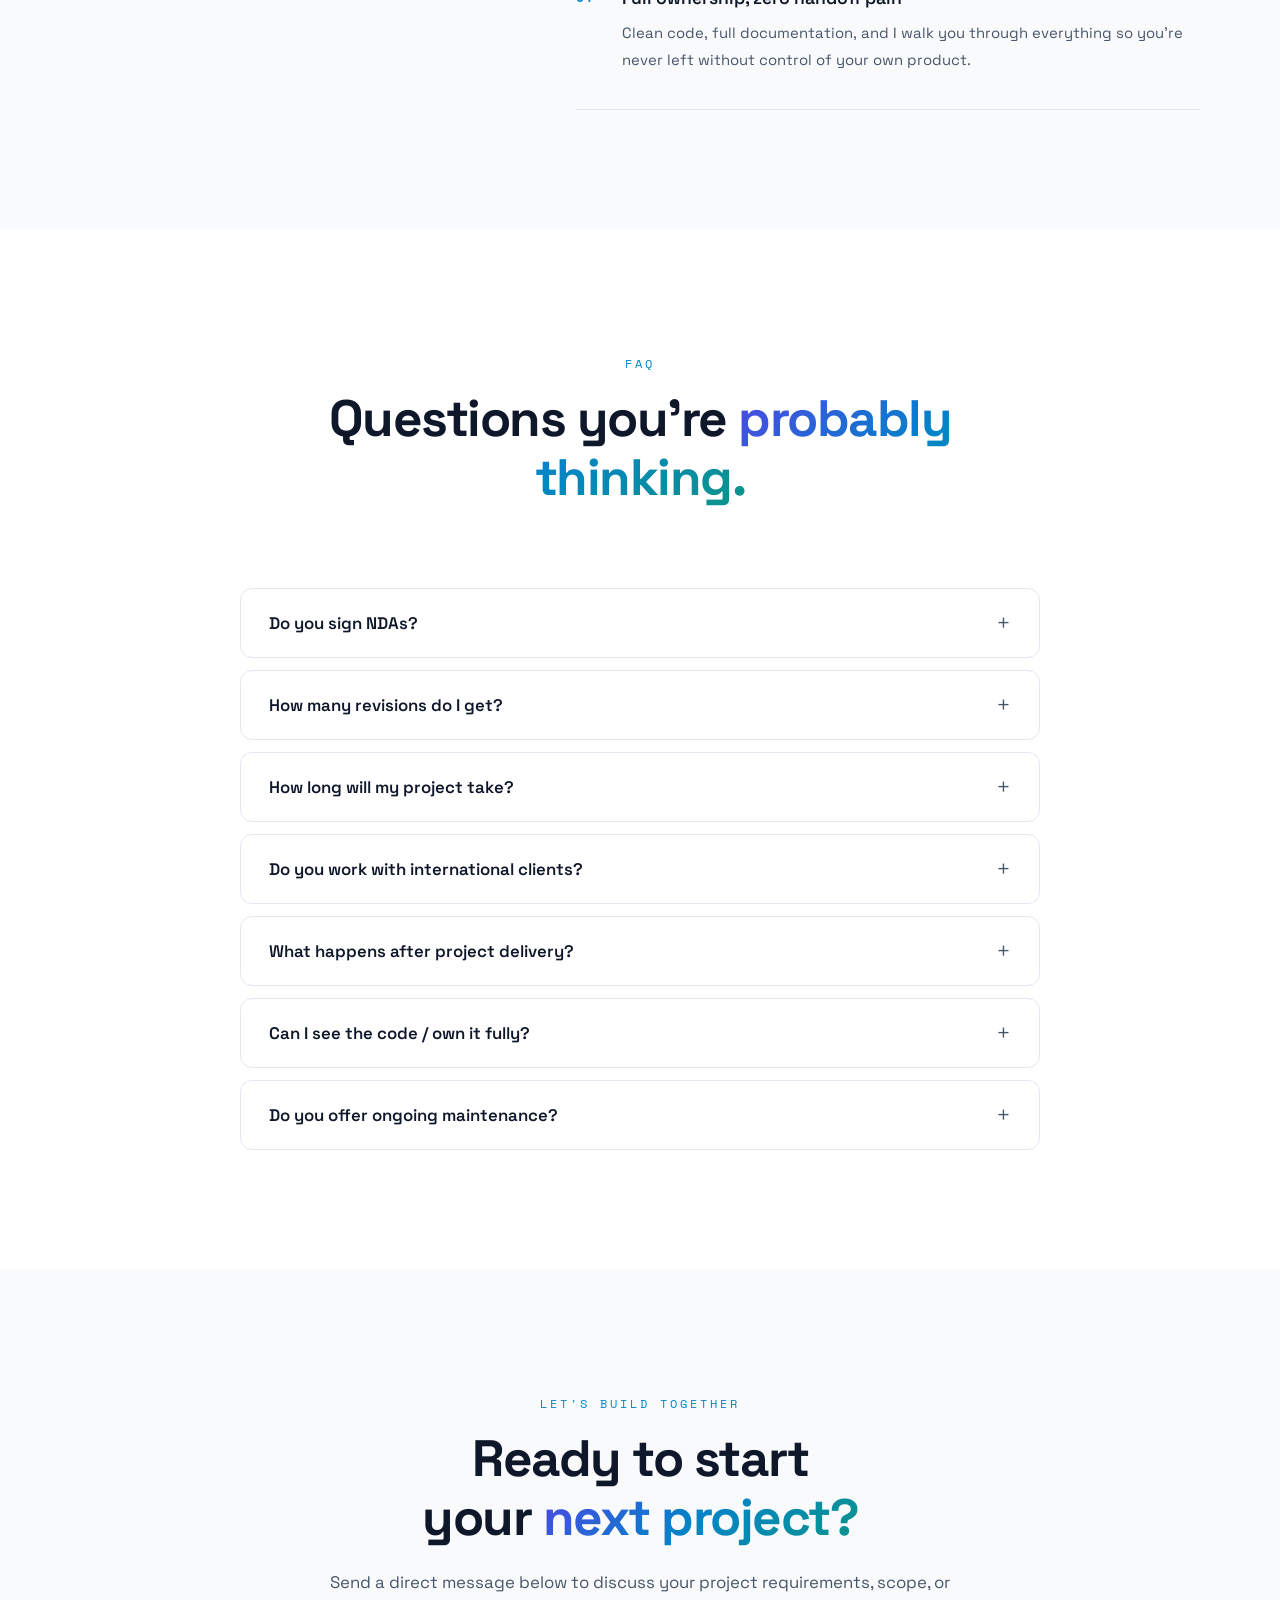
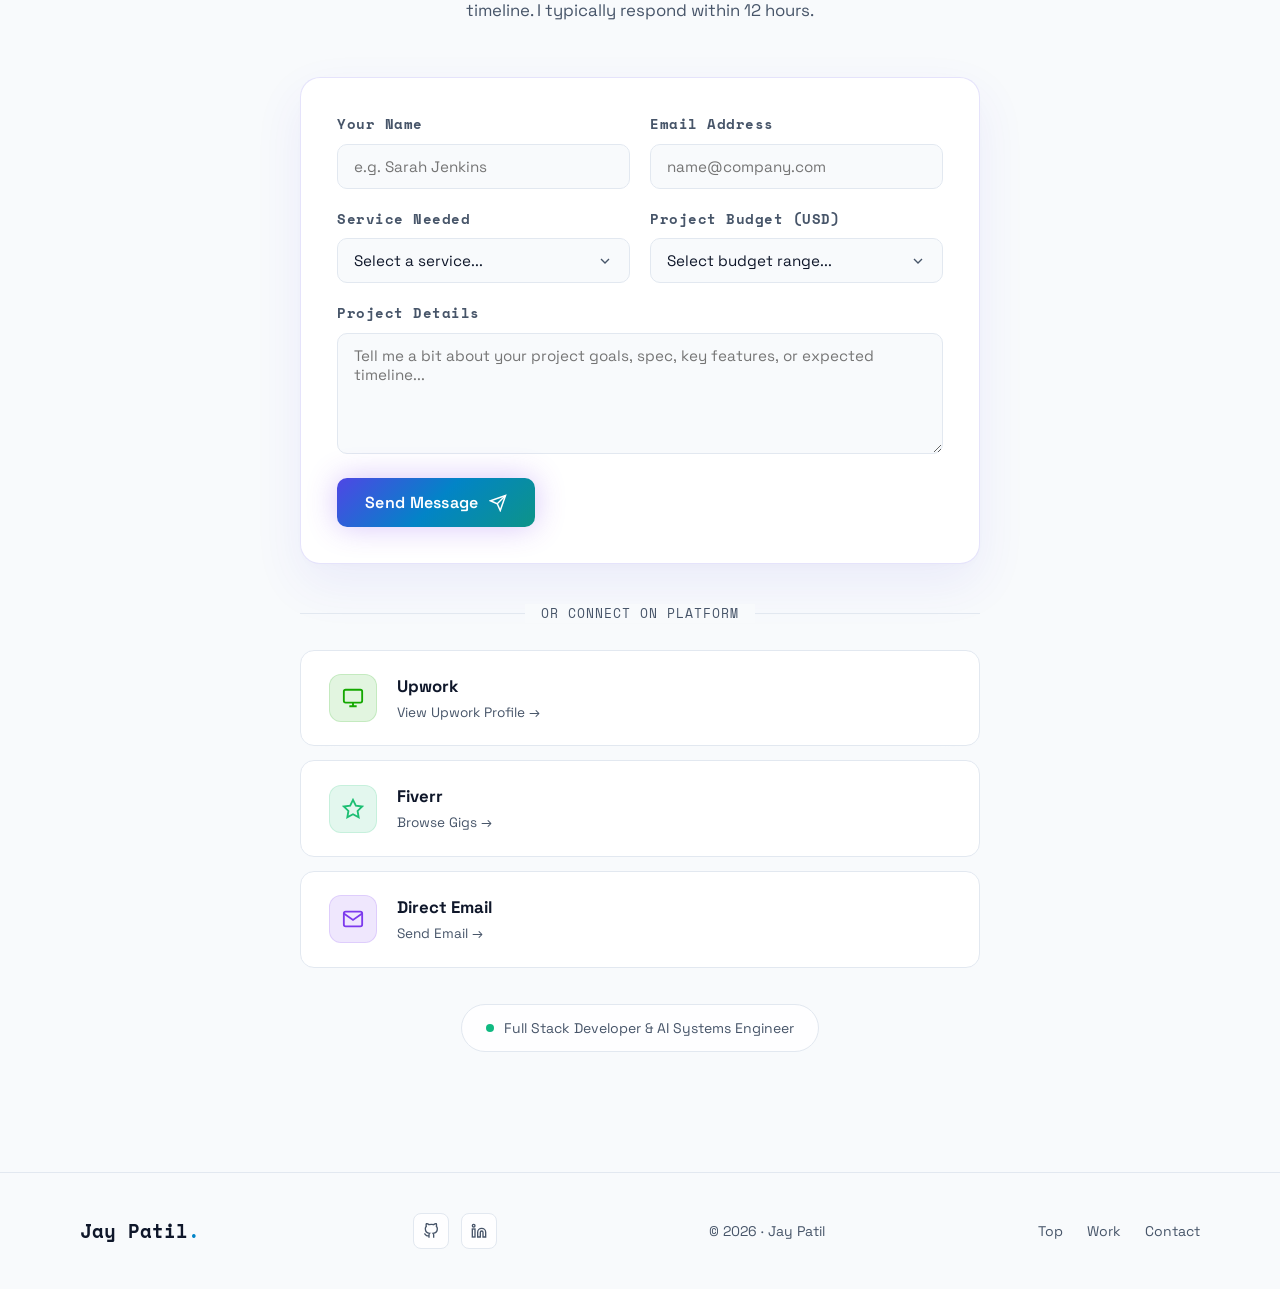
==== commit 6098ecd5: "Update index.html" ====
--- a/index.html
+++ b/index.html
@@ -114,7 +114,7 @@
                         <span class="badge">Fast Delivery</span>
                         <span class="badge">100% Code Ownership</span>
                         <span class="badge">AI-Integrated</span>
-                        <span class="badge">Mobile-First</span>
+                        <span class="badge">Mobile First</span>
                         <span class="badge">Scalable Code</span>
                         <span class="badge">Async-Friendly</span>
                     </div>
@@ -1204,4 +1204,4 @@
     <script src="script.js"></script>
 </body>
 
-</html>+</html>
